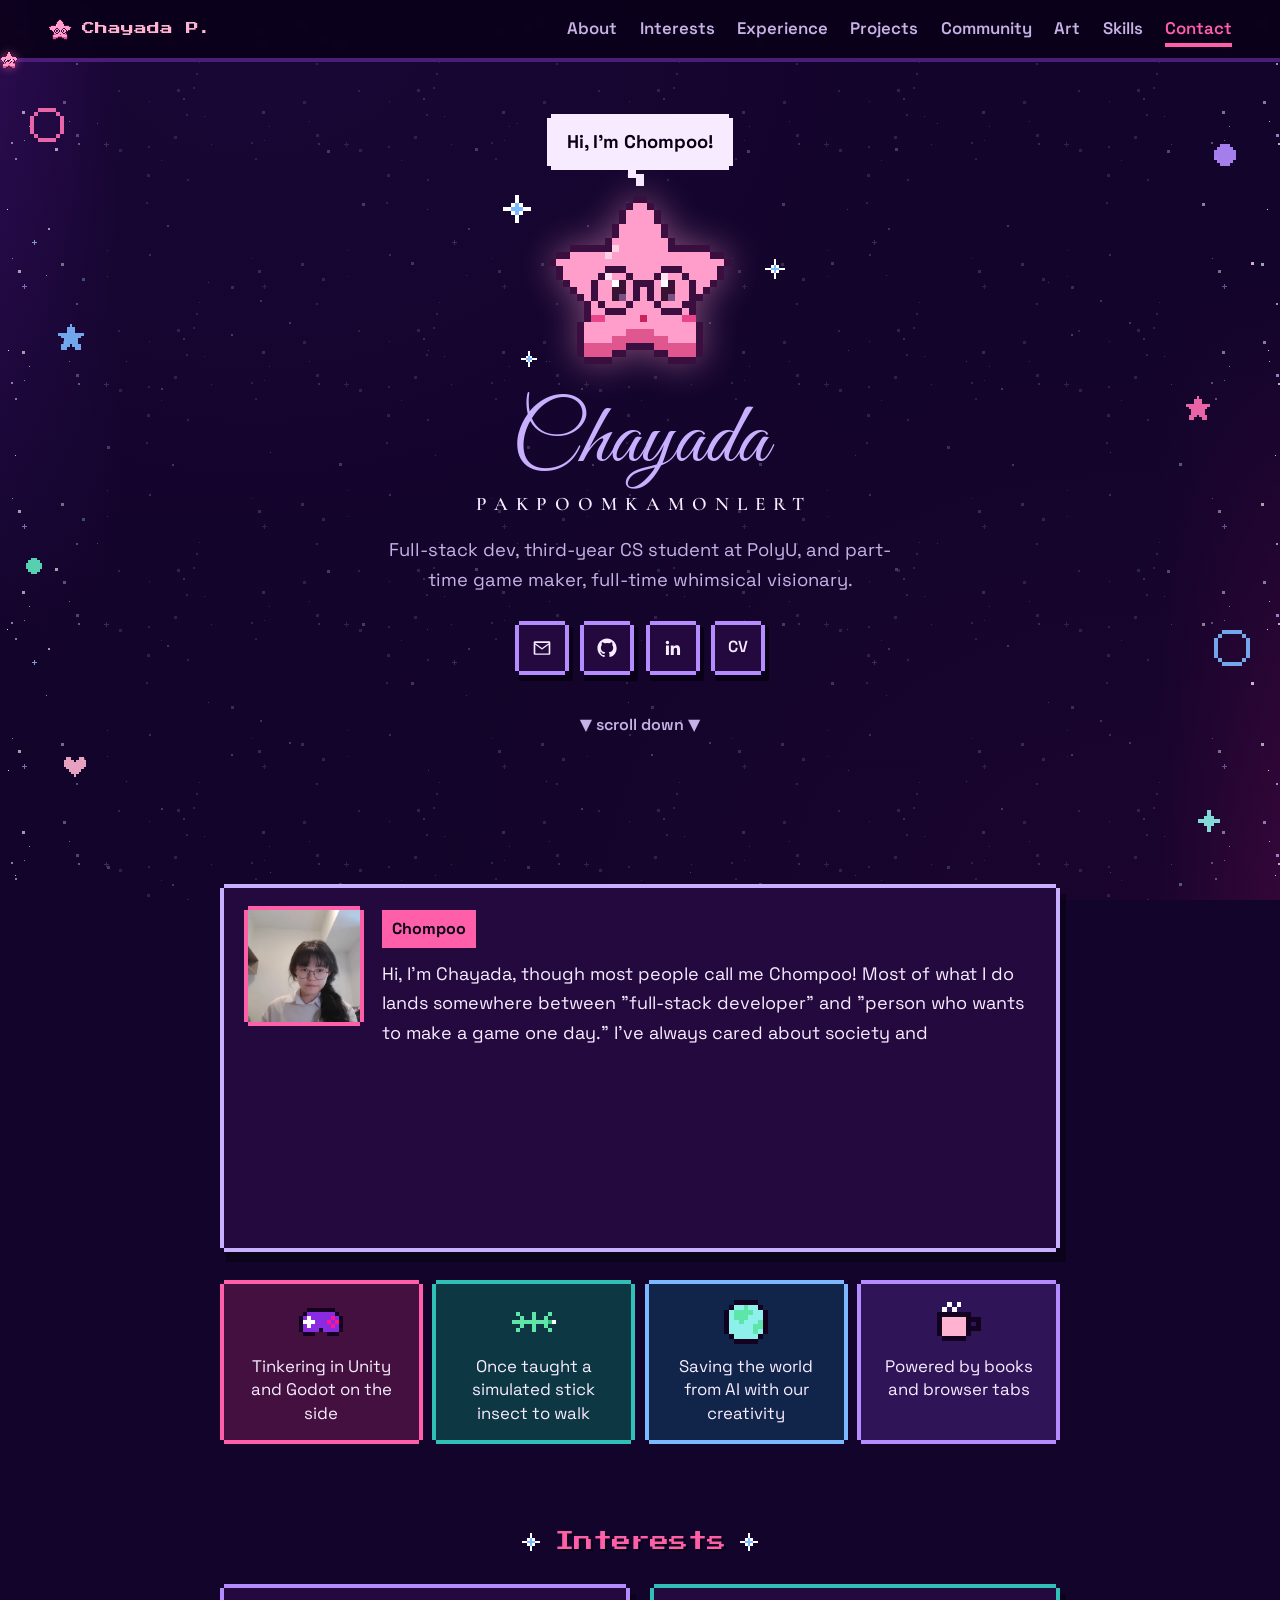
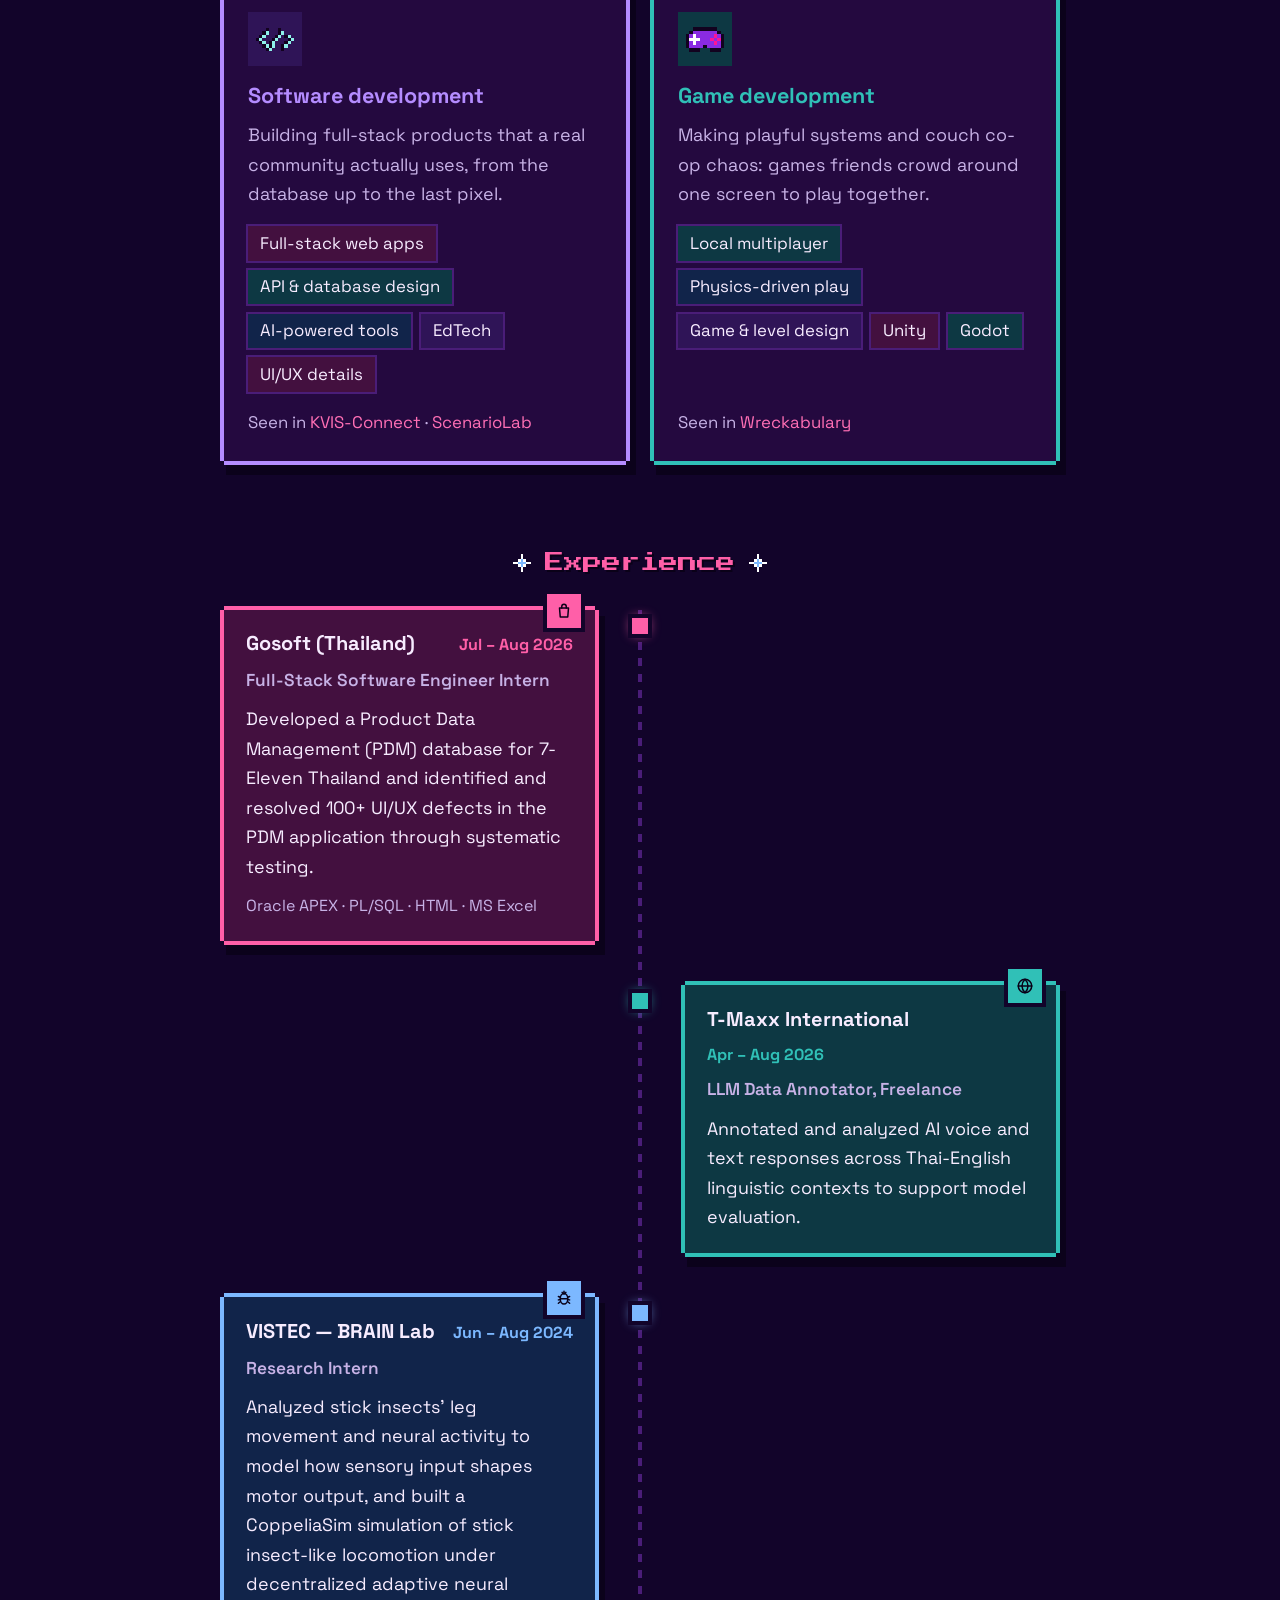
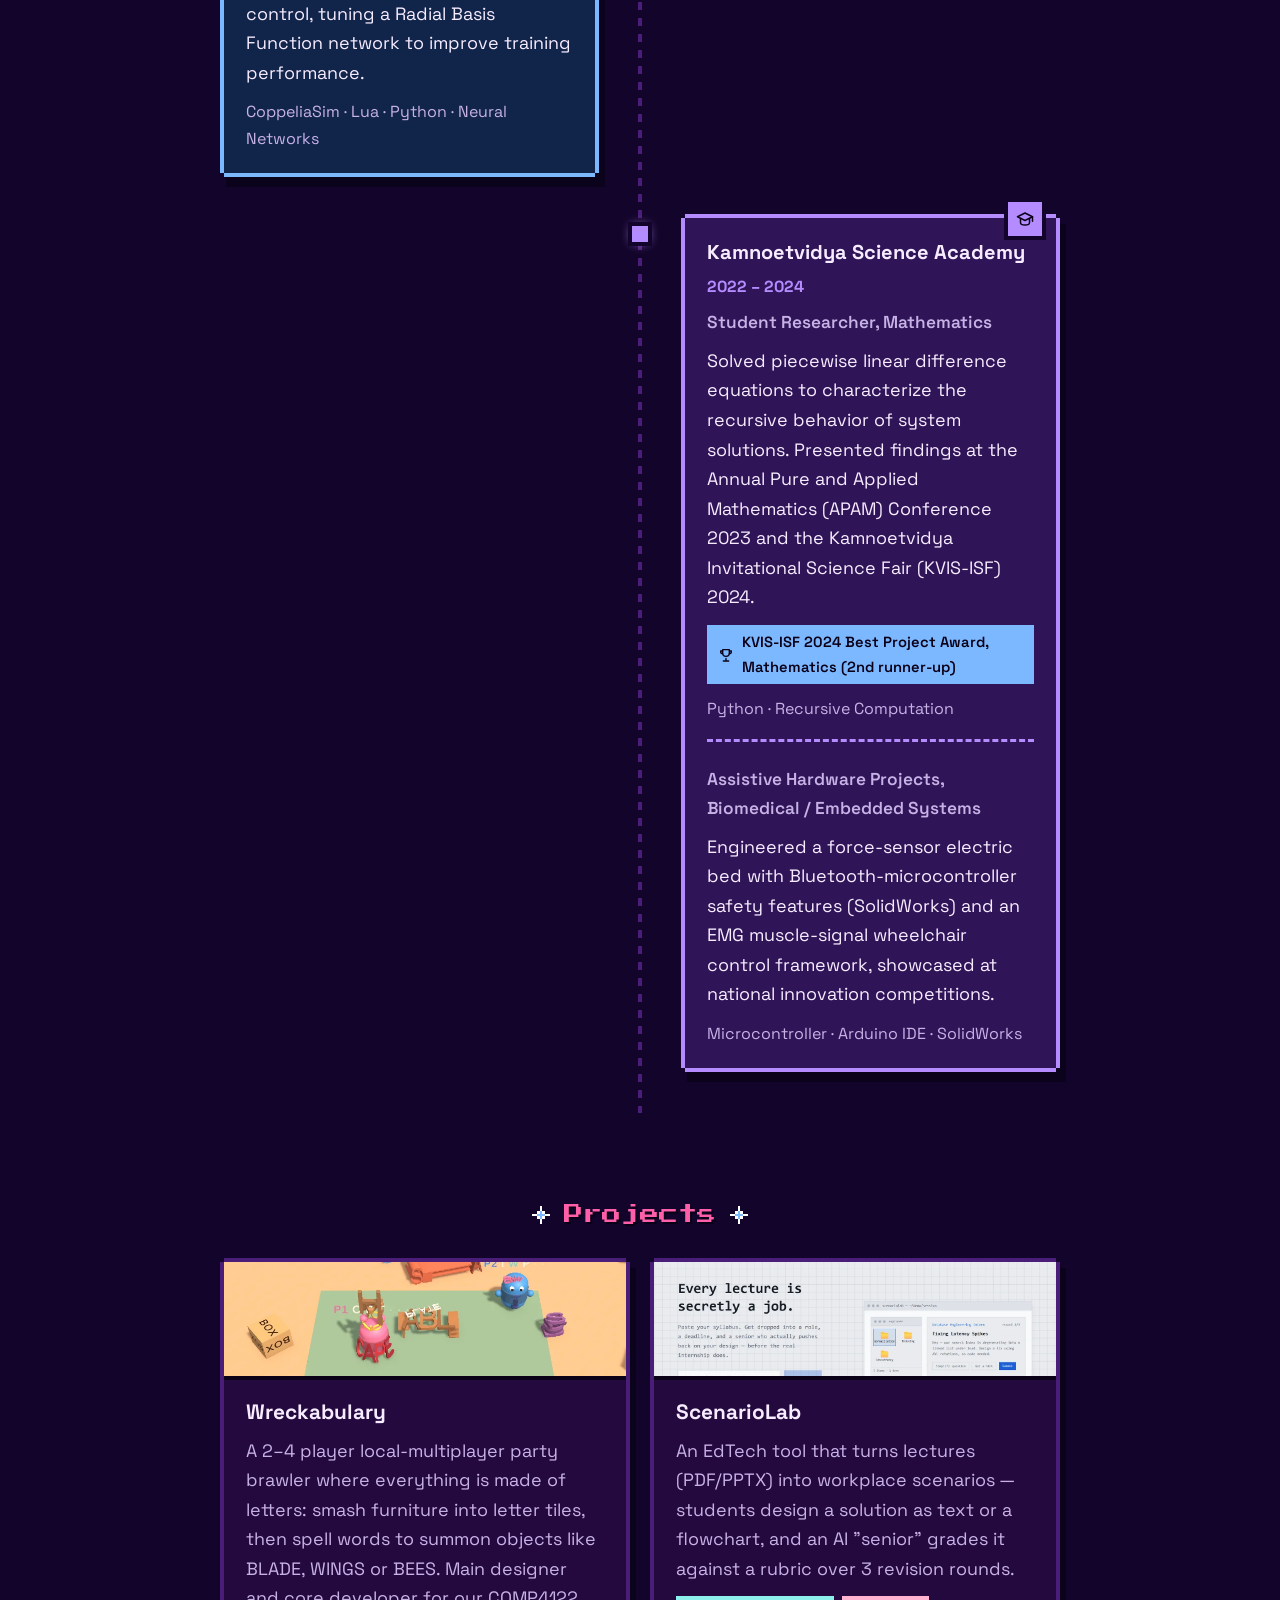
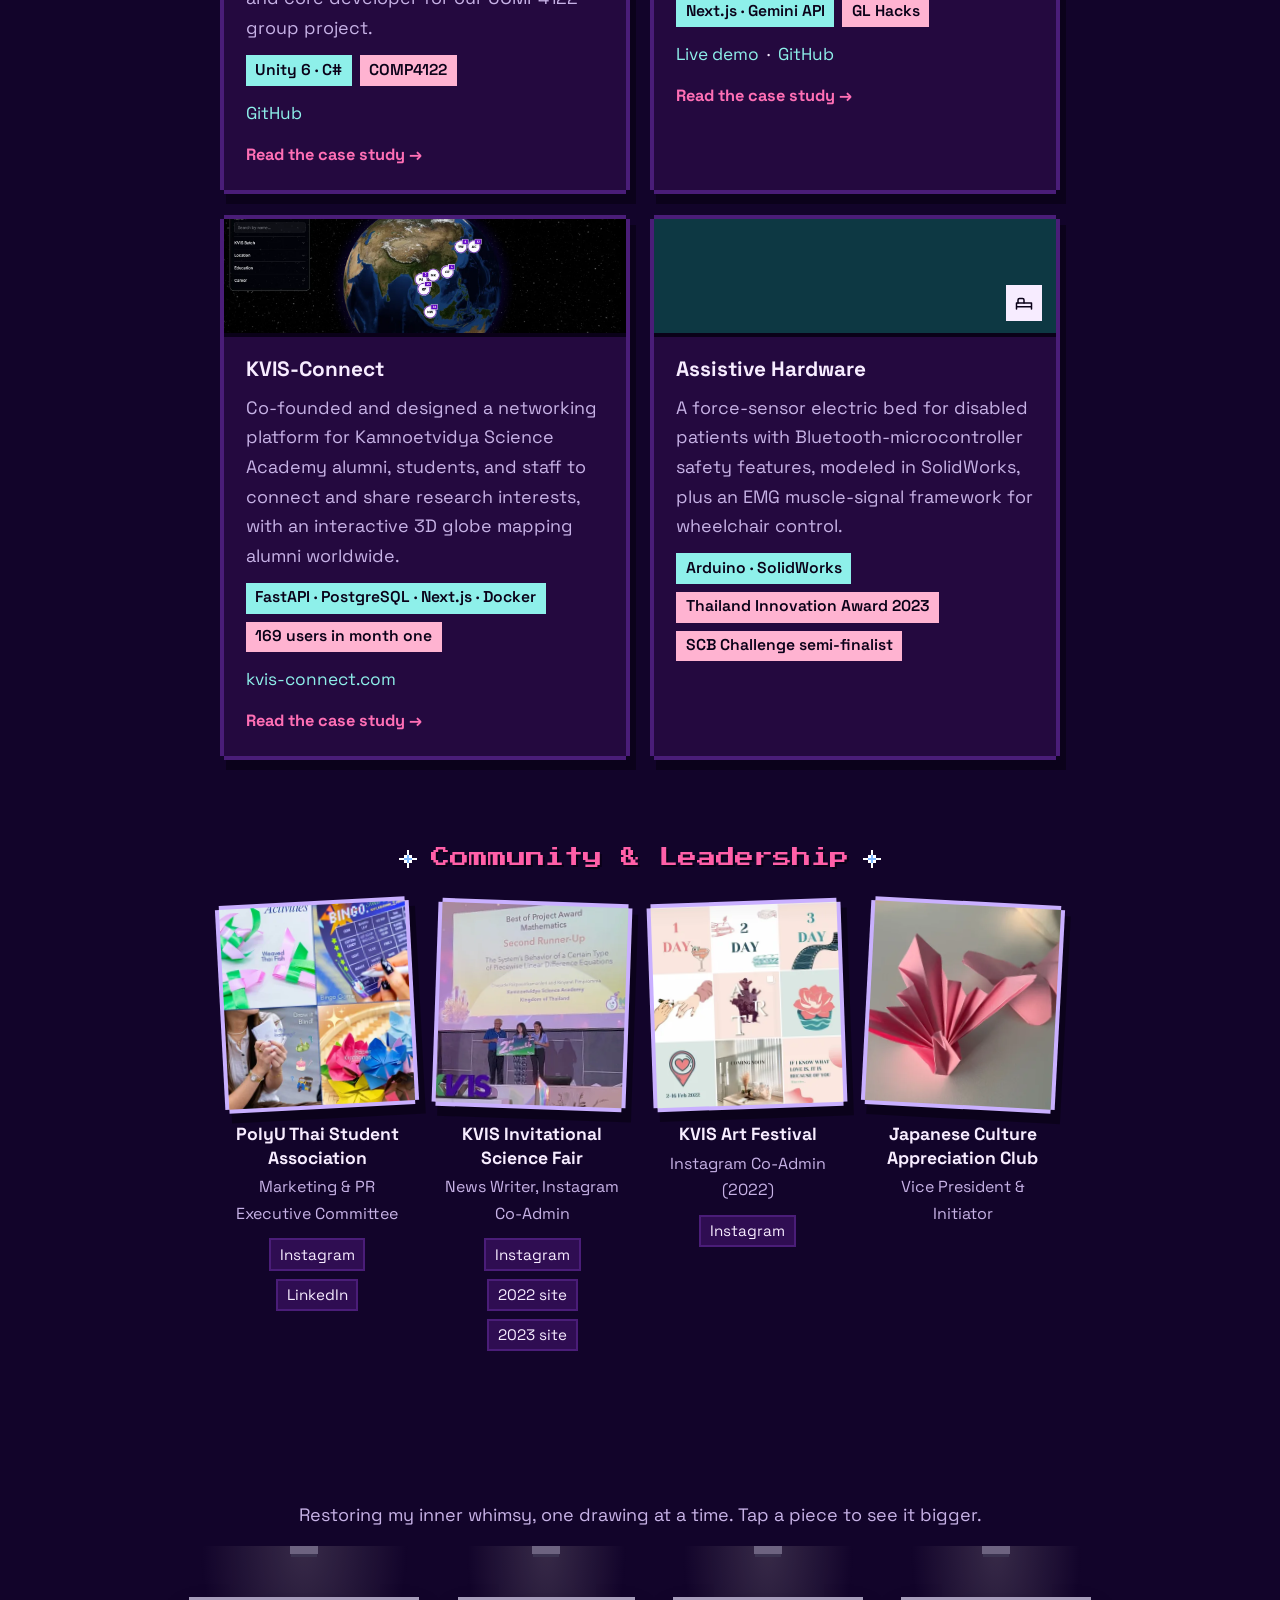
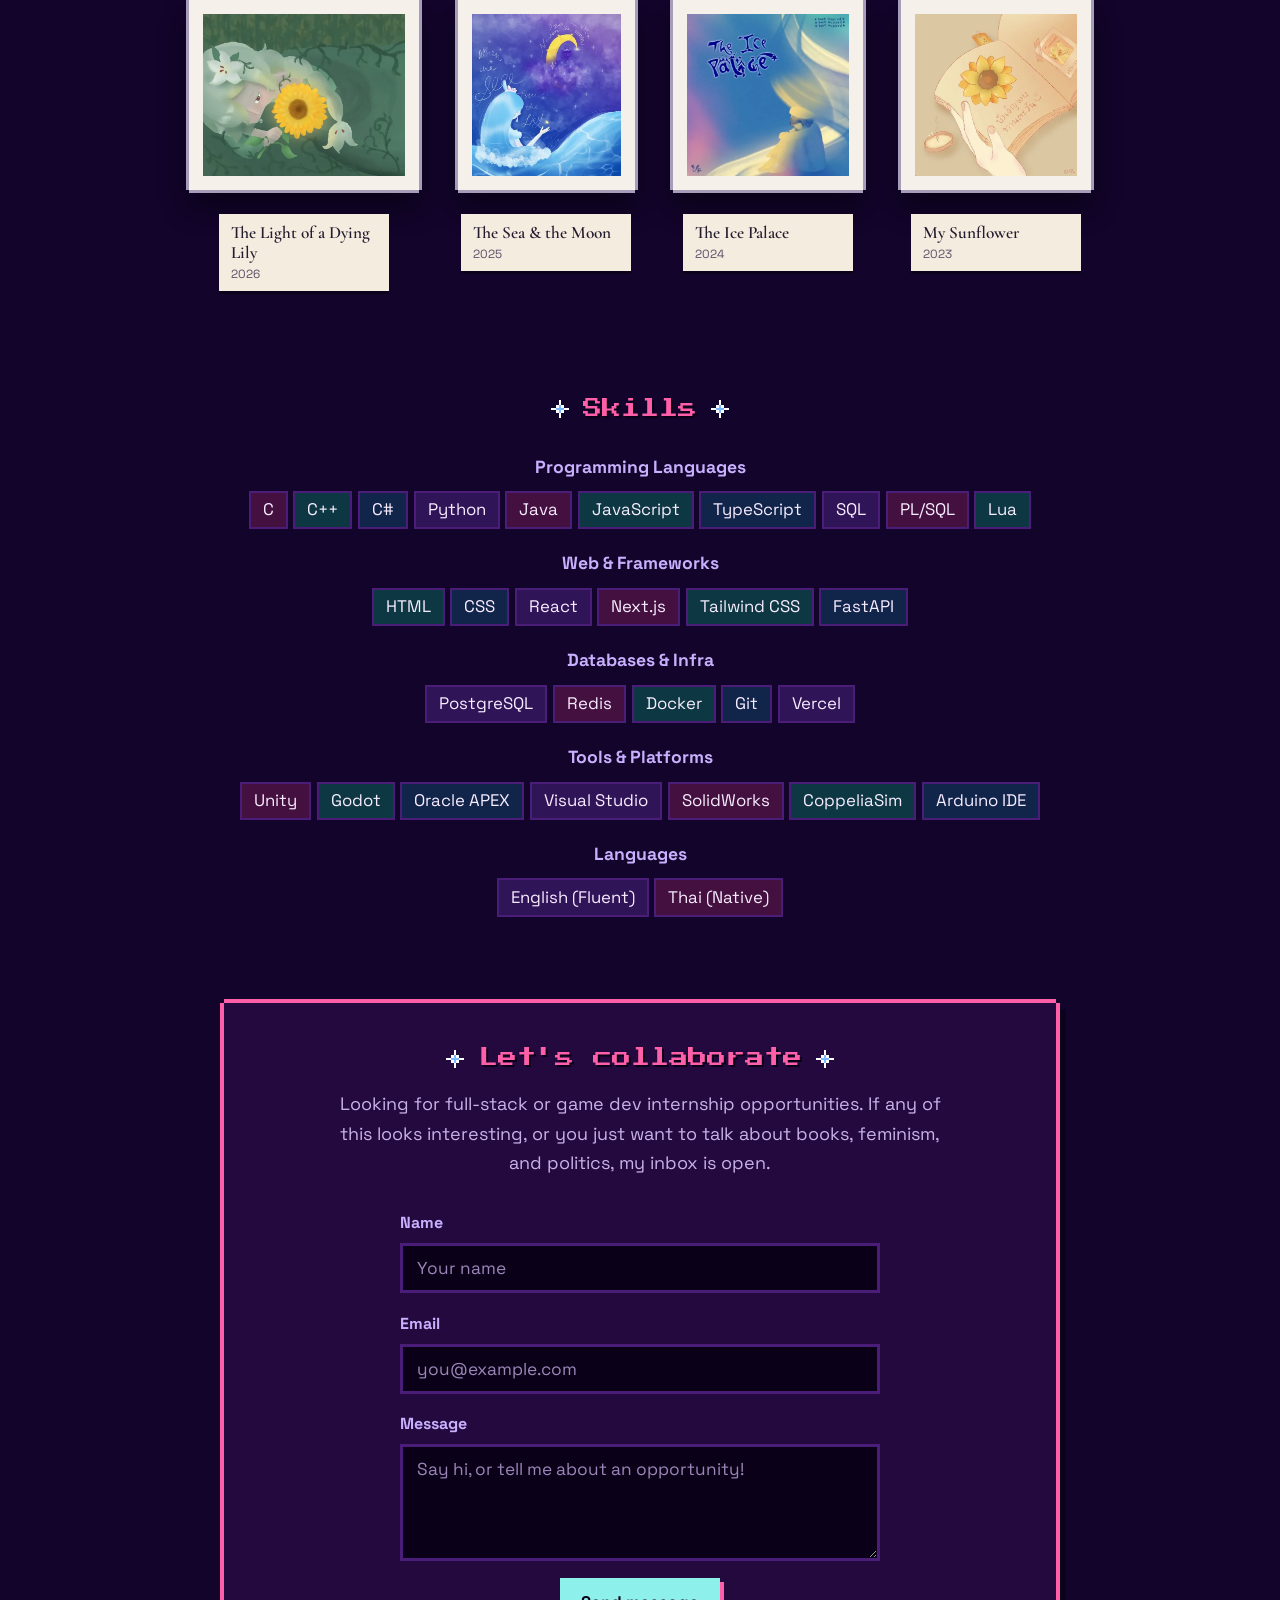
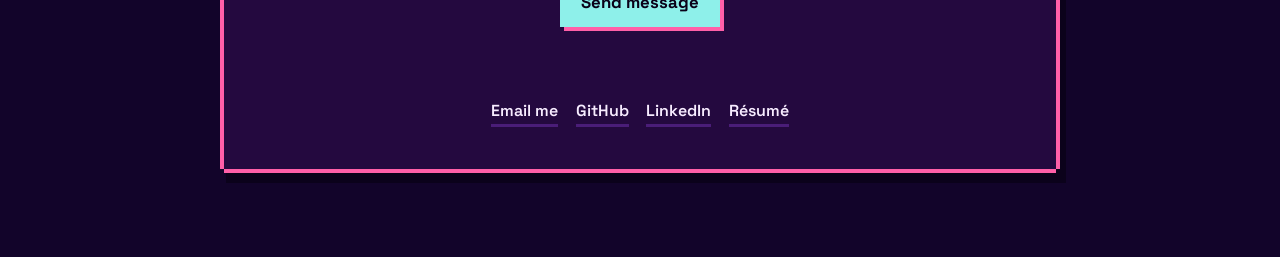
==== index.html @ d87c4a99 "Add an Art corner styled as a museum wall Four pieces hang in one row under spotlights, each with a " ====
<!DOCTYPE html>
<html lang="en">
<head>
<meta charset="UTF-8" />
<meta name="viewport" content="width=device-width, initial-scale=1.0" />
<title>Chayada Pakpoomkamonlert</title>
<meta name="description" content="Chayada Pakpoomkamonlert's portfolio. CS student, full-stack dev, occasional game maker." />
<meta property="og:type" content="website" />
<meta property="og:url" content="https://cchayadap.github.io/portfolio/" />
<meta property="og:title" content="Chayada Pakpoomkamonlert" />
<meta property="og:description" content="CS student at PolyU, full-stack dev, occasional game maker." />
<meta property="og:image" content="https://cchayadap.github.io/portfolio/assets/avatar.webp" />
<meta property="og:image:alt" content="Portrait of Chayada" />
<meta name="twitter:card" content="summary" />
<meta name="twitter:title" content="Chayada Pakpoomkamonlert" />
<meta name="twitter:description" content="CS student at PolyU, full-stack dev, occasional game maker." />
<meta name="twitter:image" content="https://cchayadap.github.io/portfolio/assets/avatar.webp" />
<meta name="theme-color" content="#12042a" />
<link rel="icon" href="assets/pixel/star.svg" type="image/svg+xml">
<link rel="preconnect" href="https://fonts.googleapis.com">
<link rel="preconnect" href="https://fonts.gstatic.com" crossorigin>
<link href="https://fonts.googleapis.com/css2?family=Press+Start+2P&family=Space+Grotesk:wght@400;500;600;700&family=Great+Vibes&family=Cormorant+Garamond:wght@600&display=swap" rel="stylesheet">
<link rel="stylesheet" href="style.css?v=20">
<script src="fx.js?v=2" defer></script>
</head>
<body>

<div class="space" aria-hidden="true">
  <div class="stars far"></div>
  <div class="stars near"></div>
  <span class="shooting"></span>
  <span class="shooting two"></span>
  <span class="deco ring"        style="--c: var(--pink-strong); --s: 34px; top: 12%; left: 30px;"></span>
  <span class="deco star b"      style="--c: var(--blue); --s: 26px; top: 36%; left: 58px;"></span>
  <span class="deco dot c"       style="--c: #5ee6c0; --s: 16px; top: 62%; left: 26px;"></span>
  <span class="deco heart"       style="--c: var(--rose); --s: 22px; top: 84%; left: 64px;"></span>
  <span class="deco dot b"       style="--c: #b48cff; --s: 22px; top: 16%; right: 44px;"></span>
  <span class="deco star"        style="--c: var(--pink-strong); --s: 24px; top: 44%; right: 70px;"></span>
  <span class="deco ring c"      style="--c: var(--blue); --s: 36px; top: 70%; right: 30px;"></span>
  <span class="deco spark b"     style="--c: var(--aqua); --s: 22px; top: 90%; right: 60px;"></span>
</div>

<div class="topnav">
  <div class="wrap">
    <a class="brand" href="#top"><img src="assets/pixel/star.svg" alt="" width="24" height="24">Chayada P.</a>
    <button class="nav-toggle" id="nav-toggle" aria-label="Toggle menu" aria-expanded="false" aria-controls="site-nav"></button>
    <nav id="site-nav">
      <a href="#about">About</a>
      <a href="#interests">Interests</a>
      <a href="#experience">Experience</a>
      <a href="#projects">Projects</a>
      <a href="#community">Community</a>
      <a href="#art">Art</a>
      <a href="#skills">Skills</a>
      <a href="#contact">Contact</a>
    </nav>
  </div>
  <div class="progress" aria-hidden="true"><span class="bar"></span><img class="rider" src="assets/pixel/star.svg" alt="" width="18" height="18"></div>
</div>

<header class="hero wrap" id="top">
  <div class="hero-stage">
    <p class="bubble">Hi, I'm Chompoo!</p>
    <button class="mascot-btn" type="button" aria-label="Poke the star">
    <div class="mascot-wrap">
      <img class="sparkle s1" src="assets/pixel/sparkle.svg" alt="" width="28" height="28">
      <img class="sparkle s2" src="assets/pixel/sparkle.svg" alt="" width="20" height="20">
      <img class="sparkle s3" src="assets/pixel/sparkle.svg" alt="" width="16" height="16">
      <img class="mascot" src="assets/pixel/star.svg" alt="Pixel-art star with big round glasses, Chompoo's mascot" width="182" height="182">
      <img class="mascot blink" src="assets/pixel/star-blink.svg" alt="" aria-hidden="true" width="182" height="182">
    </div>
    </button>
  </div>
  <h1><span class="first">Chayada</span> <span class="last">Pakpoomkamonlert</span></h1>
  <p class="tagline">Full-stack dev, third-year CS student at PolyU, and part-time game maker, full-time whimsical visionary.</p>
  <div class="social-row icon-row">
    <a href="mailto:cchayadapak@gmail.com" aria-label="Email">
      <svg viewBox="0 0 24 24"><path d="M2 5.5A1.5 1.5 0 0 1 3.5 4h17A1.5 1.5 0 0 1 22 5.5v13a1.5 1.5 0 0 1-1.5 1.5h-17A1.5 1.5 0 0 1 2 18.5v-13Zm2 .4v.3l8 5.7 8-5.7v-.3H4Zm16 2.3-7.4 5.3a1 1 0 0 1-1.2 0L4 8.2v10.3h16V8.2Z"/></svg>
    </a>
    <a href="https://github.com/cchayadap" target="_blank" rel="noopener" aria-label="GitHub">
      <svg viewBox="0 0 24 24"><path d="M12 .5C5.73.5.5 5.73.5 12c0 5.09 3.29 9.4 7.86 10.93.58.1.79-.25.79-.56 0-.28-.01-1.02-.02-2-3.2.7-3.88-1.54-3.88-1.54-.53-1.34-1.29-1.7-1.29-1.7-1.05-.72.08-.71.08-.71 1.16.08 1.77 1.19 1.77 1.19 1.03 1.77 2.71 1.26 3.37.96.1-.75.4-1.26.73-1.55-2.55-.29-5.23-1.28-5.23-5.68 0-1.25.45-2.28 1.19-3.08-.12-.29-.52-1.46.11-3.04 0 0 .97-.31 3.18 1.18a11.05 11.05 0 0 1 5.8 0c2.2-1.49 3.17-1.18 3.17-1.18.64 1.58.24 2.75.12 3.04.74.8 1.19 1.83 1.19 3.08 0 4.41-2.69 5.38-5.25 5.67.41.36.78 1.07.78 2.15 0 1.55-.01 2.8-.01 3.18 0 .31.2.67.8.56A10.52 10.52 0 0 0 23.5 12C23.5 5.73 18.27.5 12 .5Z"/></svg>
    </a>
    <a href="https://www.linkedin.com/in/chayada-pakpoomkamonlert-3079a4318/" target="_blank" rel="noopener" aria-label="LinkedIn">
      <svg viewBox="0 0 24 24"><path d="M20.45 20.45h-3.55v-5.57c0-1.33-.02-3.04-1.85-3.04-1.85 0-2.14 1.45-2.14 2.94v5.67H9.36V9h3.41v1.56h.05c.47-.9 1.63-1.85 3.36-1.85 3.6 0 4.27 2.37 4.27 5.45v6.29ZM5.34 7.43a2.06 2.06 0 1 1 0-4.12 2.06 2.06 0 0 1 0 4.12ZM7.12 20.45H3.56V9h3.56v11.45Z"/></svg>
    </a>
    <a class="resume-mini" href="Chayada_Pakpoomkamonlert_CV.pdf" target="_blank" rel="noopener" aria-label="Download résumé" title="Download résumé">CV</a>
  </div>
  <a class="scroll-hint" href="#about">▼ scroll down ▼</a>
</header>

<main>

  <section id="about" class="wrap about">
    <h2>About me</h2>
    <div class="dialogue">
      <img class="portrait" src="assets/avatar.webp" alt="Photo of Chayada" width="112" height="112" loading="lazy" decoding="async">
      <div>
        <span class="speaker">Chompoo</span>
        <p class="lede">
          Hi, I'm Chayada, though most people call me Chompoo! Most of what I do lands somewhere
          between "full-stack developer" and "person who wants to make a game one day." I've always
          cared about society and what people actually need, so during my studies I've contributed to
          projects in healthcare and student communities. In this era of AI beating mathematicians and
          artists at their own craft, I've come to believe what we need now is human hands and
          creativity! I want to work with people and keep improving my skills, so I can help bring the
          fun back to our tech industry, in the most effective way I can &lt;3
        </p>
      </div>
    </div>
    <ul class="fun-facts" aria-label="Fun facts">
      <li style="--tile: var(--pink-soft); --frame: var(--pink);"><img class="fact-icon" src="assets/pixel/icon-gamepad.svg" alt="" width="44" height="44">Tinkering in Unity and Godot on the side</li>
      <li style="--tile: var(--mint-soft); --frame: var(--mint);"><img class="fact-icon" src="assets/pixel/icon-bug.svg" alt="" width="44" height="44">Once taught a simulated stick insect to walk</li>
      <li style="--tile: var(--blue-soft); --frame: var(--blue);"><img class="fact-icon" src="assets/pixel/icon-globe.svg" alt="" width="44" height="44">Saving the world from AI with our creativity</li>
      <li style="--tile: var(--lavender-soft); --frame: var(--lavender);"><img class="fact-icon" src="assets/pixel/icon-mug.svg" alt="" width="44" height="44">Powered by books and browser tabs</li>
    </ul>
  </section>

  <section id="interests" class="wrap">
    <h2>Interests</h2>
    <div class="interest-grid">

      <article class="interest-card" style="--card-color: var(--lavender); --card-color-soft: var(--lavender-soft);">
        <div class="interest-badge"><img src="assets/pixel/icon-code.svg" alt="" width="38" height="22"></div>
        <h3>Software development</h3>
        <p>Building full-stack products that a real community actually uses, from the database up to the last pixel.</p>
        <div class="tags">
          <span class="tag" style="--tag-color: var(--pink-soft);">Full-stack web apps</span>
          <span class="tag" style="--tag-color: var(--mint-soft);">API &amp; database design</span>
          <span class="tag" style="--tag-color: var(--blue-soft);">AI-powered tools</span>
          <span class="tag" style="--tag-color: var(--lavender-soft);">EdTech</span>
          <span class="tag" style="--tag-color: var(--pink-soft);">UI/UX details</span>
        </div>
        <p class="seen-in">Seen in <a href="projects/kvis-connect/">KVIS-Connect</a> · <a href="projects/scenariolab/">ScenarioLab</a></p>
      </article>

      <article class="interest-card" style="--card-color: var(--mint); --card-color-soft: var(--mint-soft);">
        <div class="interest-badge"><img src="assets/pixel/icon-gamepad.svg" alt="" width="38" height="24"></div>
        <h3>Game development</h3>
        <p>Making playful systems and couch co-op chaos: games friends crowd around one screen to play together.</p>
        <div class="tags">
          <span class="tag" style="--tag-color: var(--mint-soft);">Local multiplayer</span>
          <span class="tag" style="--tag-color: var(--blue-soft);">Physics-driven play</span>
          <span class="tag" style="--tag-color: var(--lavender-soft);">Game &amp; level design</span>
          <span class="tag" style="--tag-color: var(--pink-soft);">Unity</span>
          <span class="tag" style="--tag-color: var(--mint-soft);">Godot</span>
        </div>
        <p class="seen-in">Seen in <a href="projects/wreckabulary/">Wreckabulary</a></p>
      </article>

    </div>
  </section>

  <section id="experience" class="wrap">
    <h2>Experience</h2>
    <div class="timeline">

      <div class="t-entry" style="--card-color: var(--pink); --card-color-soft: var(--pink-soft);">
        <div class="dot"></div>
        <div class="t-card">
          <div class="t-icon">
            <svg viewBox="0 0 24 24" fill="none" stroke="#fff" stroke-width="2" stroke-linecap="round" stroke-linejoin="round" aria-hidden="true">
              <path d="M6 8h12l-1 12H7L6 8Z"/>
              <path d="M9 8V6a3 3 0 0 1 6 0v2"/>
            </svg>
          </div>
          <div class="top">
            <h3>Gosoft (Thailand)</h3>
            <span class="dates">Jul – Aug 2026</span>
          </div>
          <div class="role">Full-Stack Software Engineer Intern</div>
          <p>Developed a Product Data Management (PDM) database for 7-Eleven Thailand and identified and resolved 100+ UI/UX defects in the PDM application through systematic testing.</p>
          <div class="tools">Oracle APEX · PL/SQL · HTML · MS Excel</div>
        </div>
      </div>

      <div class="t-entry" style="--card-color: var(--mint); --card-color-soft: var(--mint-soft);">
        <div class="dot"></div>
        <div class="t-card">
          <div class="t-icon">
            <svg viewBox="0 0 24 24" fill="none" stroke="#fff" stroke-width="2" stroke-linecap="round" stroke-linejoin="round" aria-hidden="true">
              <circle cx="12" cy="12" r="9"/>
              <path d="M3 12h18"/>
              <path d="M12 3c2.5 2.5 4 5.5 4 9s-1.5 6.5-4 9c-2.5-2.5-4-5.5-4-9s1.5-6.5 4-9Z"/>
            </svg>
          </div>
          <div class="top">
            <h3>T-Maxx International</h3>
            <span class="dates">Apr – Aug 2026</span>
          </div>
          <div class="role">LLM Data Annotator, Freelance</div>
          <p>Annotated and analyzed AI voice and text responses across Thai-English linguistic contexts to support model evaluation.</p>
        </div>
      </div>

      <div class="t-entry" style="--card-color: var(--blue); --card-color-soft: var(--blue-soft);">
        <div class="dot"></div>
        <div class="t-card">
          <div class="t-icon">
            <svg viewBox="0 0 24 24" fill="none" stroke="#fff" stroke-width="2" stroke-linecap="round" stroke-linejoin="round" aria-hidden="true">
              <ellipse cx="12" cy="13" rx="5" ry="7"/>
              <path d="M12 6V3M9.5 4.5 11 6.5M14.5 4.5 13 6.5"/>
              <path d="M4.5 10 7 11M4.5 14.5 7 14M4.5 19 7 17M19.5 10 17 11M19.5 14.5 17 14M19.5 19 17 17"/>
              <path d="M7.5 13h9"/>
            </svg>
          </div>
          <div class="top">
            <h3>VISTEC — BRAIN Lab</h3>
            <span class="dates">Jun – Aug 2024</span>
          </div>
          <div class="role">Research Intern</div>
          <p>Analyzed stick insects' leg movement and neural activity to model how sensory input shapes motor output, and built a CoppeliaSim simulation of stick insect-like locomotion under decentralized adaptive neural control, tuning a Radial Basis Function network to improve training performance.</p>
          <div class="tools">CoppeliaSim · Lua · Python · Neural Networks</div>
        </div>
      </div>

      <div class="t-entry" style="--card-color: var(--lavender); --card-color-soft: var(--lavender-soft);">
        <div class="dot"></div>
        <div class="t-card">
          <div class="t-icon">
            <svg viewBox="0 0 24 24" fill="none" stroke="#fff" stroke-width="2" stroke-linecap="round" stroke-linejoin="round" aria-hidden="true">
              <path d="M12 4 2 9l10 5 10-5-10-5Z"/>
              <path d="M6 11.5V17c0 1.5 2.5 3 6 3s6-1.5 6-3v-5.5"/>
              <path d="M22 9v6"/>
            </svg>
          </div>
          <div class="top">
            <h3>Kamnoetvidya Science Academy</h3>
            <span class="dates">2022 – 2024</span>
          </div>

          <div class="sub-role">
            <div class="role">Student Researcher, Mathematics</div>
            <p>Solved piecewise linear difference equations to characterize the recursive behavior of system solutions. Presented findings at the Annual Pure and Applied Mathematics (APAM) Conference 2023 and the Kamnoetvidya Invitational Science Fair (KVIS-ISF) 2024.</p>
            <div class="award">
              <svg viewBox="0 0 24 24" fill="none" stroke="currentColor" stroke-width="2" stroke-linecap="round" stroke-linejoin="round" aria-hidden="true">
                <path d="M8 21h8M12 17v4"/>
                <path d="M7 4h10v5a5 5 0 0 1-10 0V4Z"/>
                <path d="M7 6H4v1a3 3 0 0 0 3 3M17 6h3v1a3 3 0 0 1-3 3"/>
              </svg>
              KVIS-ISF 2024 Best Project Award, Mathematics (2nd runner-up)
            </div>
            <div class="tools">Python · Recursive Computation</div>
          </div>

          <div class="sub-role">
            <div class="role">Assistive Hardware Projects, Biomedical / Embedded Systems</div>
            <p>Engineered a force-sensor electric bed with Bluetooth-microcontroller safety features (SolidWorks) and an EMG muscle-signal wheelchair control framework, showcased at national innovation competitions.</p>
            <div class="tools">Microcontroller · Arduino IDE · SolidWorks</div>
          </div>
        </div>
      </div>

    </div>
  </section>

  <section id="projects" class="wrap">
    <h2>Projects</h2>
    <div class="project-grid">

      <div class="project-card is-clickable">
        <div class="project-top cover" style="--card-color-soft: var(--blue-soft);"><img src="assets/projects/wreckabulary-screenshot.webp" alt="Wreckabulary gameplay: two players on a rug surrounded by furniture built from letters, spelling words to summon objects" width="389" height="305" loading="lazy" decoding="async"></div>
        <div class="body">
          <h3><a class="card-link" href="projects/wreckabulary/">Wreckabulary<span class="sr-only"> case study</span></a></h3>
          <p>A 2–4 player local-multiplayer party brawler where everything is made of letters: smash furniture into letter tiles, then spell words to summon objects like BLADE, WINGS or BEES. Main designer and core developer for our COMP4122 group project.</p>
          <div class="pills">
            <span class="stat tech">Unity 6 · C#</span>
            <span class="stat">COMP4122</span>
          </div>
          <div class="link"><a href="https://github.com/cchayadap/wreckabulary" target="_blank" rel="noopener">GitHub</a></div>
          <span class="case-cue" aria-hidden="true">Read the case study <span class="arrow">→</span></span>
        </div>
      </div>

      <div class="project-card is-clickable">
        <div class="project-top cover"><img src="assets/projects/scenariolab-landing.webp" alt="ScenarioLab landing page: “Every lecture is secretly a job.” with a preview of the workspace" width="640" height="303" style="object-position: center 62%;" loading="lazy" decoding="async"></div>
        <div class="body">
          <h3><a class="card-link" href="projects/scenariolab/">ScenarioLab<span class="sr-only"> case study</span></a></h3>
          <p>An EdTech tool that turns lectures (PDF/PPTX) into workplace scenarios — students design a solution as text or a flowchart, and an AI "senior" grades it against a rubric over 3 revision rounds.</p>
          <div class="pills">
            <span class="stat tech">Next.js · Gemini API</span>
            <span class="stat">GL Hacks</span>
          </div>
          <div class="link">
            <a href="https://scenariolab-nu.vercel.app/" target="_blank" rel="noopener">Live demo</a>
            &nbsp;·&nbsp;
            <a href="https://github.com/cchayadap/ScenarioLab" target="_blank" rel="noopener">GitHub</a>
          </div>
          <span class="case-cue" aria-hidden="true">Read the case study <span class="arrow">→</span></span>
        </div>
      </div>

      <div class="project-card is-clickable">
        <div class="project-top cover"><img src="assets/projects/kvis-connect-globe.webp" alt="KVIS-Connect’s 3D globe with clustered alumni pins" width="640" height="335" style="object-position: center 48%;" loading="lazy" decoding="async"></div>
        <div class="body">
          <h3><a class="card-link" href="projects/kvis-connect/">KVIS-Connect<span class="sr-only"> case study</span></a></h3>
          <p>Co-founded and designed a networking platform for Kamnoetvidya Science Academy alumni, students, and staff to connect and share research interests, with an interactive 3D globe mapping alumni worldwide.</p>
          <div class="pills">
            <span class="stat tech">FastAPI · PostgreSQL · Next.js · Docker</span>
            <span class="stat">169 users in month one</span>
          </div>
          <div class="link"><a href="https://kvis-connect.com/" target="_blank" rel="noopener">kvis-connect.com</a></div>
          <span class="case-cue" aria-hidden="true">Read the case study <span class="arrow">→</span></span>
        </div>
      </div>

      <div class="project-card">
        <div class="project-top" style="--card-color-soft: var(--mint-soft);">
          <div class="p-icon">
            <svg viewBox="0 0 24 24" fill="none" stroke="var(--ink)" stroke-width="2" stroke-linecap="round" stroke-linejoin="round" aria-hidden="true">
              <path d="M2 17v3M22 17v3M2 12h20v5H2z"/>
              <path d="M4 12V8a2 2 0 0 1 2-2h4a2 2 0 0 1 2 2v4"/>
            </svg>
          </div>
        </div>
        <div class="body">
          <h3>Assistive Hardware</h3>
          <p>A force-sensor electric bed for disabled patients with Bluetooth-microcontroller safety features, modeled in SolidWorks, plus an EMG muscle-signal framework for wheelchair control.</p>
          <div class="pills">
            <span class="stat tech">Arduino · SolidWorks</span>
            <span class="stat">Thailand Innovation Award 2023</span>
            <span class="stat">SCB Challenge semi-finalist</span>
          </div>
        </div>
      </div>

    </div>
  </section>

  <section id="community" class="wrap">
    <h2>Community &amp; Leadership</h2>
    <div class="community-grid">
      
      <div class="ig-card">
        <img class="ig-photo" style="--tilt: -3deg;" src="assets/orgs/thsa.webp" alt="PolyU Thai Student Association booth activities" width="200" height="200" loading="lazy" decoding="async">
        <span class="org-name">PolyU Thai Student Association</span>
        <span class="org-role">Marketing &amp; PR Executive Committee</span>
        <div class="card-links">
          <a href="https://www.instagram.com/polyusao_thsa" target="_blank" rel="noopener">Instagram</a>
          <a href="https://www.linkedin.com/company/polyu-sao-thsa/" target="_blank" rel="noopener">LinkedIn</a>
        </div>
      </div>

      <div class="ig-card">
        <img class="ig-photo" style="--tilt: 2deg;" src="assets/orgs/isf.webp" alt="Chayada receiving the KVIS-ISF Best of Project Award, Mathematics, Second Runner-Up" width="200" height="200" loading="lazy" decoding="async">
        <span class="org-name">KVIS Invitational Science Fair</span>
        <span class="org-role">News Writer, Instagram Co-Admin</span>
        <div class="card-links">
          <a href="https://www.instagram.com/kvis.isf/" target="_blank" rel="noopener">Instagram</a>
          <a href="https://app.kvis.ac.th/isf2022/" target="_blank" rel="noopener">2022 site</a>
          <a href="https://app.kvis.ac.th/isf2023/" target="_blank" rel="noopener">2023 site</a>
        </div>
      </div>

      <div class="ig-card">
        <img class="ig-photo" style="--tilt: -2deg;" src="assets/orgs/art-festival.webp" alt="KVIS Art Festival Instagram grid" width="200" height="200" loading="lazy" decoding="async">
        <span class="org-name">KVIS Art Festival</span>
        <span class="org-role">Instagram Co-Admin (2022)</span>
        <div class="card-links">
          <a href="https://www.instagram.com/kvis.artgallery" target="_blank" rel="noopener">Instagram</a>
        </div>
      </div>

      <div class="ig-card">
        <img class="ig-photo" style="--tilt: 3deg;" src="assets/orgs/jcac.webp" alt="Origami made for a Japanese Culture Appreciation Club event" width="200" height="200" loading="lazy" decoding="async">
        <span class="org-name">Japanese Culture Appreciation Club</span>
        <span class="org-role">Vice President &amp; Initiator</span>
      </div>

    </div>
  </section>

  <section id="art" class="wrap">
    <h2>Art corner</h2>
    <p class="lede art-intro">Restoring my inner whimsy, one drawing at a time. Tap a piece to see it bigger.</p>
    <div class="art-wall">
      <figure class="art-piece">
        <button class="art-thumb" type="button" data-full="assets/art/lily-sunflower.webp" data-note="Cookie Run: Kingdom fan art" data-w="1350" data-h="1080" data-year="2026" data-quote="">
          <img src="assets/art/lily-sunflower-thumb.webp" alt="A girl with soft green-white hair and white lilies curls up among dark green vines, holding a glowing sunflower" width="720" height="576" loading="lazy" decoding="async">
        </button>
        <figcaption class="art-label">
          <span class="art-title">The Light of a Dying Lily</span>
          <span class="art-meta">2026</span>
        </figcaption>
      </figure>
      <figure class="art-piece">
        <button class="art-thumb" type="button" data-full="assets/art/sea-touches-sky.webp" data-note="Cookie Run: Kingdom fan art" data-w="1216" data-h="1323" data-year="2025" data-quote="" data-poem="The sea fairy raised the tide so high,&#10;reaching for what her heart desires.&#10;Flooded the city, cursed the mankind,&#10;drowned the hills, aimed for the sky&#10;Thousands of stars were out of her sight,&#10;since her moon has always been shining bright.&#10;Her tears reflected the moonlight, golden,&#10;right before the whole wild sea got frozen.&#10;&#10;Finally, at her heart’s last beating,&#10;she wished she could be forever dreaming.&#10;In dreams, the only place for her favorite tune,&#10;the only place to reach her moon">
          <img src="assets/art/sea-touches-sky-thumb.webp" alt="A girl with long, pale blue hair sits in glowing waves, reaching up toward a crescent moon in a violet, starry sky, with the handwritten words “When the sea touches the sky, but never the moon”" width="560" height="609" loading="lazy" decoding="async">
        </button>
        <figcaption class="art-label">
          <span class="art-title">The Sea &amp; the Moon</span>
          <span class="art-meta">2025</span>
        </figcaption>
      </figure>
      <figure class="art-piece">
        <button class="art-thumb" type="button" data-full="assets/art/ice-palace.webp" data-w="1280" data-h="1280" data-year="2024" data-note="Inspired by F. Scott Fitzgerald’s short story, from &lt;em&gt;Babylon Revisited and Other Stories&lt;/em&gt;" data-quote="The dream of the ice palace was a beautiful illusion, but an illusion nonetheless.">
          <img src="assets/art/ice-palace-thumb.webp" alt="Hand-lettered title “The Ice Palace” above a dreamy blue scene where a figure in a beret sits hugging her knees among flowing light" width="560" height="560" loading="lazy" decoding="async">
        </button>
        <figcaption class="art-label">
          <span class="art-title">The Ice Palace</span>
          <span class="art-meta">2024</span>
        </figcaption>
      </figure>
      <figure class="art-piece">
        <button class="art-thumb" type="button" data-full="assets/art/my-sunflower.webp" data-w="1278" data-h="1281" data-year="2023" data-quote="">
          <img src="assets/art/my-sunflower-thumb.webp" alt="A hand holding open a sketchbook with a glossy sunflower, handwritten Thai text and a taped photo labelled “My Sunflower”, next to a small candle" width="560" height="561" loading="lazy" decoding="async">
        </button>
        <figcaption class="art-label">
          <span class="art-title">My Sunflower</span>
          <span class="art-meta">2023</span>
        </figcaption>
      </figure>
    </div>
    <dialog class="art-viewer" id="art-viewer" aria-label="Artwork viewer">
      <button class="art-close" type="button" aria-label="Close">✕</button>
      <button class="art-prev" type="button" aria-label="Previous artwork">◀</button>
      <figure>
        <img class="art-full" src="" alt="">
        <figcaption><span class="art-title"></span><span class="art-year-line"></span><span class="art-note"></span><q class="art-quote"></q><p class="art-poem"></p></figcaption>
      </figure>
      <button class="art-next" type="button" aria-label="Next artwork">▶</button>
    </dialog>
  </section>

  <section id="skills" class="wrap">
    <h2>Skills</h2>

    <div class="skill-group">
      <h4>Programming Languages</h4>
      <div class="tags">
        <span class="tag" style="--tag-color: var(--pink-soft);">C</span>
        <span class="tag" style="--tag-color: var(--mint-soft);">C++</span>
        <span class="tag" style="--tag-color: var(--blue-soft);">C#</span>
        <span class="tag" style="--tag-color: var(--lavender-soft);">Python</span>
        <span class="tag" style="--tag-color: var(--pink-soft);">Java</span>
        <span class="tag" style="--tag-color: var(--mint-soft);">JavaScript</span>
        <span class="tag" style="--tag-color: var(--blue-soft);">TypeScript</span>
        <span class="tag" style="--tag-color: var(--lavender-soft);">SQL</span>
        <span class="tag" style="--tag-color: var(--pink-soft);">PL/SQL</span>
        <span class="tag" style="--tag-color: var(--mint-soft);">Lua</span>
      </div>
    </div>

    <div class="skill-group">
      <h4>Web &amp; Frameworks</h4>
      <div class="tags">
        <span class="tag" style="--tag-color: var(--mint-soft);">HTML</span>
        <span class="tag" style="--tag-color: var(--blue-soft);">CSS</span>
        <span class="tag" style="--tag-color: var(--lavender-soft);">React</span>
        <span class="tag" style="--tag-color: var(--pink-soft);">Next.js</span>
        <span class="tag" style="--tag-color: var(--mint-soft);">Tailwind CSS</span>
        <span class="tag" style="--tag-color: var(--blue-soft);">FastAPI</span>
      </div>
    </div>

    <div class="skill-group">
      <h4>Databases &amp; Infra</h4>
      <div class="tags">
        <span class="tag" style="--tag-color: var(--lavender-soft);">PostgreSQL</span>
        <span class="tag" style="--tag-color: var(--pink-soft);">Redis</span>
        <span class="tag" style="--tag-color: var(--mint-soft);">Docker</span>
        <span class="tag" style="--tag-color: var(--blue-soft);">Git</span>
        <span class="tag" style="--tag-color: var(--lavender-soft);">Vercel</span>
      </div>
    </div>

    <div class="skill-group">
      <h4>Tools &amp; Platforms</h4>
      <div class="tags">
        <span class="tag" style="--tag-color: var(--pink-soft);">Unity</span>
        <span class="tag" style="--tag-color: var(--mint-soft);">Godot</span>
        <span class="tag" style="--tag-color: var(--blue-soft);">Oracle APEX</span>
        <span class="tag" style="--tag-color: var(--lavender-soft);">Visual Studio</span>
        <span class="tag" style="--tag-color: var(--pink-soft);">SolidWorks</span>
        <span class="tag" style="--tag-color: var(--mint-soft);">CoppeliaSim</span>
        <span class="tag" style="--tag-color: var(--blue-soft);">Arduino IDE</span>
      </div>
    </div>

    <div class="skill-group">
      <h4>Languages</h4>
      <div class="tags">
        <span class="tag" style="--tag-color: var(--lavender-soft);">English (Fluent)</span>
        <span class="tag" style="--tag-color: var(--pink-soft);">Thai (Native)</span>
      </div>
    </div>
  </section>

  <section id="contact" class="wrap">
    <div class="collab">
      <h2>Let's collaborate</h2>
      <p>Looking for full-stack or game dev internship opportunities. If any of this looks interesting, or you just want to talk about books, feminism, and politics, my inbox is open.</p>

      <form class="contact-form" id="contact-form" action="https://formspree.io/f/mzebnokb" method="POST">
        <div class="form-row">
          <label for="cf-name">Name</label>
          <input type="text" id="cf-name" name="name" placeholder="Your name" required>
        </div>
        <div class="form-row">
          <label for="cf-email">Email</label>
          <input type="email" id="cf-email" name="_replyto" placeholder="you@example.com" required>
        </div>
        <div class="form-row">
          <label for="cf-message">Message</label>
          <textarea id="cf-message" name="message" rows="4" placeholder="Say hi, or tell me about an opportunity!" required></textarea>
        </div>
        <input type="text" name="_gotcha" style="display:none" tabindex="-1" autocomplete="off">
        <div class="form-footer">
          <button type="submit" class="resume-btn" id="cf-submit">Send message</button>
        </div>
        <p class="form-status" id="form-status" role="status" aria-live="polite"></p>
      </form>

      <div class="social-row">
        <a href="mailto:cchayadapak@gmail.com">Email me</a>
        <a href="https://github.com/cchayadap" target="_blank" rel="noopener">GitHub</a>
        <a href="https://www.linkedin.com/in/chayada-pakpoomkamonlert-3079a4318/" target="_blank" rel="noopener">LinkedIn</a>
        <a href="Chayada_Pakpoomkamonlert_CV.pdf" target="_blank" rel="noopener">Résumé</a>
      </div>
    </div>
  </section>

</main>

<script>
  // Highlight the nav link for whichever section crosses a band ~30% down the viewport.
  // If several sections cross the band at once, the first in page order wins,
  // unless its link was just clicked.
  const links = document.querySelectorAll('.topnav nav a');
  const linkFor = new Map(Array.from(links, a => [a.getAttribute('href').slice(1), a]));
  const sectionOrder = Array.from(linkFor.keys());
  const visible = new Set();
  let pinned = null, pinnedSeen = false;
  function setCurrent(id){
    links.forEach(a => a.removeAttribute('aria-current'));
    linkFor.get(id)?.setAttribute('aria-current', 'location');
  }
  const navObserver = new IntersectionObserver(entries => {
    entries.forEach(entry => {
      const id = entry.target.id;
      if (entry.isIntersecting) {
        visible.add(id);
        if (id === pinned) pinnedSeen = true;
      } else {
        visible.delete(id);
        if (id === pinned && pinnedSeen) pinned = null;
      }
    });
    const current = (pinned && visible.has(pinned)) ? pinned : sectionOrder.find(id => visible.has(id));
    if (current) setCurrent(current);
  }, { rootMargin: '-30% 0px -69% 0px' });
  linkFor.forEach((a, id) => {
    const section = document.getElementById(id);
    if (section) navObserver.observe(section);
    a.addEventListener('click', () => {
      pinned = id;
      pinnedSeen = false;
      setCurrent(id);
    });
  });

  // Mobile nav toggle
  const navToggle = document.getElementById('nav-toggle');
  const siteNav = document.getElementById('site-nav');
  navToggle.addEventListener('click', () => {
    const isOpen = siteNav.classList.toggle('open');
    navToggle.setAttribute('aria-expanded', isOpen ? 'true' : 'false');
  });
  function closeNav(){
    siteNav.classList.remove('open');
    navToggle.setAttribute('aria-expanded', 'false');
  }
  siteNav.querySelectorAll('a').forEach(a => a.addEventListener('click', closeNav));
  // Also close on Escape or a tap outside the bar, like a native menu.
  document.addEventListener('keydown', e => {
    if (e.key === 'Escape' && siteNav.classList.contains('open')) { closeNav(); navToggle.focus(); }
  });
  document.addEventListener('click', e => {
    if (siteNav.classList.contains('open') && !e.target.closest('.topnav')) closeNav();
  });

  // Art corner viewer: open a piece bigger, step through with the arrows or ← →, close with Esc or a click outside.
  const viewer = document.getElementById('art-viewer');
  if (viewer && viewer.showModal) {
    const thumbs = [...document.querySelectorAll('.art-thumb')];
    const full = viewer.querySelector('.art-full');
    const title = viewer.querySelector('.art-title');
    const note = viewer.querySelector('.art-note');
    const quote = viewer.querySelector('.art-quote');
    let current = 0;
    function show(i){
      current = (i + thumbs.length) % thumbs.length;
      const thumb = thumbs[current], card = thumb.closest('.art-piece');
      full.src = thumb.dataset.full;
      full.width = thumb.dataset.w;
      full.height = thumb.dataset.h;
      full.alt = thumb.querySelector('img').alt;
      title.textContent = card.querySelector('.art-title').textContent;
      viewer.querySelector('.art-year-line').textContent = thumb.dataset.year;
      note.innerHTML = thumb.dataset.note ?? card.querySelector('.art-note')?.innerHTML ?? '';   // the viewer can show a longer credit
      quote.textContent = thumb.dataset.quote;
      viewer.querySelector('.art-poem').textContent = thumb.dataset.poem ?? '';
      viewer.classList.toggle('has-poem', 'poem' in thumb.dataset);   // image and poem side by side
    }
    thumbs.forEach((thumb, i) => thumb.addEventListener('click', () => { show(i); viewer.showModal(); }));
    viewer.querySelector('.art-prev').addEventListener('click', () => show(current - 1));
    viewer.querySelector('.art-next').addEventListener('click', () => show(current + 1));
    viewer.querySelector('.art-close').addEventListener('click', () => viewer.close());
    viewer.addEventListener('click', e => { if (e.target === viewer) viewer.close(); });
    viewer.addEventListener('keydown', e => {
      if (e.key === 'ArrowLeft') show(current - 1);
      if (e.key === 'ArrowRight') show(current + 1);
    });
  }

  // Submit the contact form via fetch so the page doesn't navigate away.
  const form = document.getElementById('contact-form');
  const status = document.getElementById('form-status');
  const submitBtn = document.getElementById('cf-submit');

  form.addEventListener('submit', async (e) => {
    e.preventDefault();
    submitBtn.disabled = true;
    status.textContent = 'Sending...';

    try {
      const response = await fetch(form.action, {
        method: 'POST',
        body: new FormData(form),
        headers: { 'Accept': 'application/json' }
      });

      if (response.ok) {
        status.textContent = 'Thanks! Your message is on its way 💌';
        form.reset();
      } else {
        status.textContent = 'Hmm, something went wrong. Try emailing me directly instead.';
      }
    } catch (err) {
      status.textContent = 'Hmm, something went wrong. Try emailing me directly instead.';
    } finally {
      submitBtn.disabled = false;
    }
  });
</script>

</body>
</html>
---- style.css ----
/* =====================================================================
   Pixel space theme
   Colour tokens keep their old names (pink-soft, mint-soft, …) so the
   inline --tag-color / --card-color styles in the markup keep working:
   "*-soft" are now dark space tints, the plain names are neon accents.
   ===================================================================== */
:root{
  --bg: #12042a;
  --bg-2: #1a0636;
  --surface: #24093f;
  --surface-2: #2f0d52;
  --ink: #f7ecff;
  --muted: #c7b2e6;
  --line: #4a1d78;
  --night: #0a0118;

  --pink: #ff5fa8;            /* frames, badges, button shadows */
  --pink-strong: #ff6fb5;
  --pink-soft: #43103f;
  --blue: #7cb8ff;
  --blue-soft: #11244a;
  --mint: #30c0b7;
  --mint-soft: #0d3843;
  --lavender: #b48cff;
  --lavender-soft: #2f1457;
  --aqua: #8ef0ea;            /* the one cool accent: links, buttons, "clickable" */
  --rose: #ffb3d1;            /* headings, logo, highlight pills (matches the star) */
  --lilac: #c9b0ff;           /* name + small labels */

  --light-card: #ffd6e7;   /* photo mats + behind dark-ink logos */
  --px: 4px;               /* one "pixel" of frame */
  --maxw: 880px;

  --font-pixel: 'Press Start 2P', monospace;
  --font-body: 'Space Grotesk', system-ui, sans-serif;
}

*{ box-sizing: border-box; }
html{ scroll-behavior: smooth; }

@media (prefers-reduced-motion: reduce){
  html{ scroll-behavior: auto; }
  *, *::before, *::after{ animation: none !important; transition: none !important; }
}

body{
  margin: 0;
  background: var(--bg);
  color: var(--ink);
  font-family: var(--font-body);
  font-size: 18px;
  line-height: 1.65;
}

h1, h2, h3, h4{
  font-family: var(--font-pixel);
  font-weight: 400;
  color: var(--ink);
  margin: 0;
  line-height: 1.5;
}
/* Press Start 2P is only legible large: card titles and small labels use the body font. */
h3, h4{
  font-family: var(--font-body);
  font-weight: 700;
  line-height: 1.3;
}

a{ color: var(--aqua); text-decoration: none; }
a:hover{ text-decoration: underline; text-decoration-thickness: 2px; text-underline-offset: 3px; }
a:focus-visible, button:focus-visible, input:focus-visible, textarea:focus-visible{
  outline: 3px dashed var(--aqua);
  outline-offset: 4px;
}

.wrap{
  position: relative;
  z-index: 1;
  max-width: var(--maxw);
  margin-left: auto;
  margin-right: auto;
  padding: 0 1.5rem;
}

/* Stepped pixel frame, reused by every card-like box */
.pixel-frame, .t-card, .project-card, .interest-card, .dialogue, .collab, .ig-photo,
.case-shot, .diagram, .info-strip > div, .case-nav a, .todo, .facts li{
  --frame: var(--line);
  box-shadow:
    0 calc(var(--px) * -1) 0 0 var(--frame),
    0 var(--px) 0 0 var(--frame),
    calc(var(--px) * -1) 0 0 0 var(--frame),
    var(--px) 0 0 0 var(--frame),
    6px 10px 0 calc(var(--px) * 1) rgba(0, 0, 0, .35);
}

/* ---------- Space background ---------- */
.space{
  position: fixed;
  inset: 0;
  z-index: 0;
  pointer-events: none;
  overflow: hidden;
  background:
    radial-gradient(ellipse at 20% 0%, rgba(138, 43, 226, .28), transparent 55%),
    radial-gradient(ellipse at 90% 100%, rgba(255, 20, 147, .16), transparent 50%),
    var(--bg);
}
.space .stars{
  position: absolute;
  inset: 0;
  background-repeat: repeat;
}
.space::after{                 /* quiet band behind the text column */
  content: "";
  position: absolute;
  inset: 0;
  background: linear-gradient(90deg,
    transparent 0,
    rgba(18, 4, 42, .78) calc(50% - 520px),
    rgba(18, 4, 42, .78) calc(50% + 520px),
    transparent 100%);
}
.space .deco, .space .shooting{ z-index: 1; }
.space .far{ background-image: url("assets/pixel/stars-far.svg"); opacity: .7; }
.space .near{ background-image: url("assets/pixel/stars-near.svg"); animation: twinkle 9s steps(2) infinite; }
@keyframes twinkle{ 50%{ opacity: .7; } }

/* Cute pixel shapes floating down both sides (tinted single-colour masks) */
.deco{
  position: absolute;
  width: var(--s, 28px);
  height: var(--s, 28px);
  background: var(--c, var(--pink-strong));
  -webkit-mask: var(--shape) center / contain no-repeat;
          mask: var(--shape) center / contain no-repeat;
  opacity: .9;
  animation: bob-a 7s steps(4) infinite;
}
.deco.b{ animation-name: bob-b; animation-duration: 9s; }
.deco.c{ animation-duration: 8s; animation-delay: -3s; }
.deco.ring{ --shape: url("assets/pixel/deco-ring.svg"); }
.deco.star{ --shape: url("assets/pixel/deco-star.svg"); }
.deco.dot{ --shape: url("assets/pixel/deco-dot.svg"); }
.deco.heart{ --shape: url("assets/pixel/deco-heart.svg"); }
.deco.spark{ --shape: url("assets/pixel/deco-sparkle.svg"); }
@keyframes bob-a{ 50%{ transform: translateY(-10px); } }
@keyframes bob-b{ 50%{ transform: translateY(8px) rotate(8deg); } }

.space .shooting{
  position: absolute;
  top: 18%;
  left: -10%;
  width: 90px;
  height: 3px;
  background: linear-gradient(90deg, transparent, var(--ink));
  transform: rotate(-18deg);
  opacity: 0;
  animation: shoot 26s linear infinite 3s;
}
.space .shooting.two{ top: 46%; animation-delay: 16s; animation-duration: 34s; }
@keyframes shoot{            /* ~1s streak, then a long pause */
  0%   { transform: translate(0, 0) rotate(-18deg); opacity: 0; }
  0.6% { opacity: 1; }
  4%   { transform: translate(70vw, -22vh) rotate(-18deg); opacity: 0; }
  100% { transform: translate(70vw, -22vh) rotate(-18deg); opacity: 0; }
}

@media (max-width: 1240px){
  .deco{ display: none; }
}

/* ---------- Top nav ---------- */
.topnav{
  position: sticky;
  top: 0;
  z-index: 20;
  background: rgba(10, 1, 24, .88);
  backdrop-filter: blur(4px);
  border-bottom: var(--px) solid var(--line);
}
.topnav .wrap{
  max-width: 1400px;
  padding: 0.95rem 3rem;
  display: flex;
  align-items: center;
  justify-content: space-between;
}
.topnav .brand{
  display: inline-flex;
  align-items: center;
  gap: 0.6rem;
  font-family: var(--font-pixel);
  font-size: 0.8rem;
  color: var(--rose);
}
.topnav .brand img{ width: 24px; height: 23px; image-rendering: pixelated; }
.topnav nav{ display: flex; gap: 1.4rem; }
.topnav nav a{
  font-family: var(--font-body);
  font-weight: 600;
  font-size: 1.05rem;
  color: var(--muted);
  white-space: nowrap;
}
.topnav nav a:hover{ color: var(--ink); text-decoration: none; }
.topnav nav a[aria-current]{ color: var(--pink); box-shadow: 0 4px 0 var(--pink); }   /* matches the section headings */

.nav-toggle{
  display: none;
  width: 44px;
  height: 40px;
  padding: 0;
  border: 0;
  cursor: pointer;
  background: var(--surface);
  --frame: var(--lilac);
  box-shadow:
    0 calc(var(--px) * -1) 0 0 var(--frame),
    0 var(--px) 0 0 var(--frame),
    calc(var(--px) * -1) 0 0 0 var(--frame),
    var(--px) 0 0 0 var(--frame);
}
.nav-toggle::before{           /* pixel "three bars", swaps to a pixel X when open */
  content: "";
  display: block;
  width: 20px;
  height: 16px;
  margin: 0 auto;
  background: var(--ink);
  -webkit-mask: url("assets/pixel/icon-menu.svg") center / contain no-repeat;
          mask: url("assets/pixel/icon-menu.svg") center / contain no-repeat;
}
.nav-toggle[aria-expanded="true"]{ --frame: var(--pink); }
.nav-toggle[aria-expanded="true"]::before{
  -webkit-mask-image: url("assets/pixel/icon-close.svg");
          mask-image: url("assets/pixel/icon-close.svg");
  background: var(--pink);
}

@media (max-width: 1100px){
  .topnav .wrap{ padding-left: 1.5rem; padding-right: 1.5rem; }
  .topnav nav{ gap: 1.05rem; }
}
@media (max-width: 900px){
  .nav-toggle{ display: block; }
  .topnav nav{
    display: none;
    position: absolute;
    top: 100%;
    left: 0;
    right: 0;
    flex-direction: column;
    gap: 0;
    padding: 0.4rem 0;
    background: var(--night);
    border-bottom: var(--px) solid var(--lilac);
    box-shadow: 0 14px 28px rgba(0, 0, 0, .55);
  }
  .topnav nav.open{ display: flex; }
  .topnav nav a{
    padding: 0.7rem 1.5rem;
    border-bottom: 2px solid var(--surface);
  }
  .topnav nav a:last-child{ border-bottom: 0; }
  .topnav nav a[aria-current]{
    background: var(--pink-soft);
    box-shadow: inset var(--px) 0 0 var(--pink);
  }
}

/* ---------- Hero ---------- */
.hero{
  padding-top: 3.5rem;
  margin-bottom: 4.5rem;
  text-align: center;
}
.hero-stage{
  position: relative;
  display: inline-flex;
  flex-direction: column;
  align-items: center;
  margin-bottom: 1.6rem;
}
.bubble{
  position: relative;
  margin: 0 0 1.4rem;
  padding: 0.7rem 1rem;
  background: var(--ink);
  color: var(--night);
  font-family: var(--font-body);
  font-weight: 700;
  font-size: 1.15rem;
  line-height: 1.4;
  --frame: var(--ink);
  box-shadow:
    0 calc(var(--px) * -1) 0 0 var(--frame),
    0 var(--px) 0 0 var(--frame),
    calc(var(--px) * -1) 0 0 0 var(--frame),
    var(--px) 0 0 0 var(--frame);
}
.bubble::after{               /* stepped tail pointing at the mascot */
  content: "";
  position: absolute;
  left: 50%;
  bottom: -16px;
  width: 8px;
  height: 8px;
  background: var(--ink);
  box-shadow: -8px -4px 0 0 var(--ink), 0 4px 0 0 var(--ink);
  transform: translateX(-50%);
}
.mascot-wrap{
  position: relative;
  width: 182px;
  animation: float 2.4s steps(4) infinite;
}
@keyframes float{ 50%{ transform: translateY(-10px); } }
.mascot{
  display: block;
  width: 100%;
  height: auto;
  image-rendering: pixelated;
  filter: drop-shadow(0 0 18px rgba(255, 158, 203, .45));
}
.mascot.blink{                /* closed-eyes frame shown for a moment every few seconds */
  position: absolute;
  inset: 0;
  opacity: 0;
  animation: eye-blink 4.8s steps(1) infinite;
}
@keyframes eye-blink{
  0%, 92%   { opacity: 0; }
  93%, 96%  { opacity: 1; }
  97%, 100% { opacity: 0; }
}
.sparkle{
  position: absolute;
  width: 28px;
  height: 28px;
  image-rendering: pixelated;
  animation: sparkle 3.2s steps(2) infinite;
}
.sparkle.s1{ top: 6px; left: -46px; }
.sparkle.s2{ top: 70px; right: -54px; width: 20px; height: 20px; animation-delay: .5s; }
.sparkle.s3{ bottom: 4px; left: -28px; width: 16px; height: 16px; animation-delay: 1s; }
@keyframes sparkle{ 50%{ opacity: .2; transform: scale(.7); } }

/* Name lockup: script first name over a widely spaced serif surname */
.hero h1{
  font-size: clamp(1.5rem, 5vw, 2.6rem);
  line-height: 1;
  margin-bottom: 0.4rem;
}
.hero h1 .first{
  display: block;
  font-family: 'Great Vibes', cursive;
  font-size: 2.1em;
  line-height: 1.05;
  color: var(--lilac);
  padding: 0 0.15em;
}
.hero h1 .last{
  display: block;
  margin-top: 0.35rem;
  padding-left: 0.42em;        /* balances the trailing letter-spacing so it stays centred */
  font-family: 'Cormorant Garamond', serif;
  font-weight: 600;
  font-size: max(0.46em, 0.85rem);   /* stays readable on phones */
  letter-spacing: 0.42em;
  text-transform: uppercase;
  color: var(--ink);
}
.hero .tagline{
  color: var(--muted);
  font-size: 1.15rem;
  max-width: 44ch;
  margin: 1.4rem auto 1.8rem;
}

.social-row{
  display: flex;
  justify-content: center;
  gap: 1.1rem;
  flex-wrap: wrap;
  margin-bottom: 1.6rem;
}
.social-row a{
  color: var(--ink);
  font-weight: 600;
  font-size: 1rem;
  border-bottom: 3px solid var(--line);
}
.social-row a:hover{
  color: var(--pink-strong);
  border-color: var(--pink-strong);
  text-decoration: none;
}

.icon-row{ gap: 1.2rem; }
.icon-row a{
  width: 46px;
  height: 46px;
  display: flex;
  align-items: center;
  justify-content: center;
  background: var(--surface);
  color: var(--ink);
  border: 0;
  padding: 0;
  --frame: var(--lavender);
  box-shadow:
    0 calc(var(--px) * -1) 0 0 var(--frame),
    0 var(--px) 0 0 var(--frame),
    calc(var(--px) * -1) 0 0 0 var(--frame),
    var(--px) 0 0 0 var(--frame),
    4px 6px 0 var(--px) var(--night);
  transition: transform .1s steps(2);
}
.icon-row a svg{ width: 20px; height: 20px; fill: currentColor; display: block; }
.icon-row a:hover{
  --frame: var(--aqua);
  color: var(--aqua);
  transform: translateY(-3px);
  text-decoration: none;
}
.resume-mini{
  font-family: var(--font-body);
  font-weight: 700;
  font-size: 1.05rem;
}

.scroll-hint{
  display: inline-block;
  margin-top: 1rem;
  font-weight: 600;
  font-size: 1rem;
  color: var(--muted);
  animation: blink 2.4s steps(1) infinite;
}
@keyframes blink{ 50%{ opacity: 0; } }

/* Buttons */
.resume-btn{
  display: inline-flex;
  align-items: center;
  gap: 0.5rem;
  background: var(--aqua);
  color: var(--night) !important;
  padding: 0.85rem 1.3rem;
  border: 0;
  cursor: pointer;
  font-family: var(--font-body);
  font-weight: 700;
  font-size: 1.05rem;
  line-height: 1.3;
  box-shadow: 4px 4px 0 var(--pink);
  transition: transform .08s steps(2), box-shadow .08s steps(2);
}
.resume-btn:hover{ text-decoration: none; transform: translate(-2px, -2px); box-shadow: 6px 6px 0 var(--pink); }
.resume-btn:active{ transform: translate(4px, 4px); box-shadow: 0 0 0 var(--pink); }
.resume-btn:disabled{ opacity: .6; cursor: default; transform: none; }
.resume-btn .btn-icon{ width: 16px; height: 16px; fill: currentColor; }

/* ---------- Sections ---------- */
section{
  margin: 5.5rem 0;
  scroll-margin-top: 4.5rem;
}
section h2{
  display: flex;
  align-items: center;
  justify-content: center;
  gap: 0.9rem;
  font-size: clamp(0.95rem, 2.4vw, 1.2rem);
  color: var(--pink);
  text-shadow: 2px 2px 0 var(--night);
  margin-bottom: 2rem;
  text-align: center;
}
section h2::before, section h2::after{
  content: "";
  width: 18px;
  height: 18px;
  flex-shrink: 0;
  background: url("assets/pixel/sparkle.svg") center / contain no-repeat;
  image-rendering: pixelated;
}
.lede{
  max-width: 62ch;
  margin: 0 auto;
  color: var(--ink);
}

@media (max-width: 700px){
  section{ margin: 3.8rem 0; }
  .hero{ margin-bottom: 3.6rem; padding-top: 2.4rem; }
}

/* ---------- About: dialogue box + fun facts ---------- */
.dialogue{
  --frame: var(--lilac);
  display: grid;
  grid-template-columns: auto 1fr;
  gap: 1.4rem;
  align-items: start;
  background: var(--surface);
  padding: 1.4rem 1.5rem;
}
.portrait{
  width: 112px;
  height: 112px;
  object-fit: cover;
  display: block;
  --frame: var(--pink);
  box-shadow:
    0 calc(var(--px) * -1) 0 0 var(--frame),
    0 var(--px) 0 0 var(--frame),
    calc(var(--px) * -1) 0 0 0 var(--frame),
    var(--px) 0 0 0 var(--frame);
}
.speaker{
  display: inline-block;
  font-weight: 700;
  font-size: 1rem;
  background: var(--pink);
  color: var(--night);
  padding: 0.35rem 0.6rem;
  margin-bottom: 0.7rem;
}
.dialogue .lede{ max-width: none; margin: 0; }

.fun-facts{
  display: grid;
  grid-template-columns: repeat(4, 1fr);
  gap: 1.1rem;
  margin: 2.2rem 0 0;
  padding: 0;
  list-style: none;
}
.fun-facts li{
  --frame: var(--lavender);
  background: var(--tile, var(--surface));
  padding: 1rem 0.8rem 0.9rem;
  text-align: center;
  font-size: 1.05rem;
  line-height: 1.4;
  color: var(--ink);
  box-shadow:
    0 calc(var(--px) * -1) 0 0 var(--frame),
    0 var(--px) 0 0 var(--frame),
    calc(var(--px) * -1) 0 0 0 var(--frame),
    var(--px) 0 0 0 var(--frame);
  transition: transform .1s steps(2);
}
.fun-facts li:hover{ transform: translateY(-4px); }
.fact-icon{
  display: block;
  width: 44px;
  height: 44px;
  margin: 0 auto 0.7rem;
  object-fit: contain;
  image-rendering: pixelated;
}

@media (max-width: 780px){
  .fun-facts{ grid-template-columns: repeat(2, 1fr); }
}
@media (max-width: 560px){
  .dialogue{ grid-template-columns: 1fr; }
  .portrait{ width: 88px; height: 88px; }
}

/* ---------- Interests ---------- */
.interest-grid{
  display: grid;
  grid-template-columns: 1fr 1fr;
  gap: 1.8rem;
}
.interest-card{
  --frame: var(--card-color, var(--pink));
  background: var(--surface);
  padding: 1.5rem;
  display: flex;
  flex-direction: column;
}
.interest-badge{
  width: 54px;
  height: 54px;
  background: var(--card-color-soft, var(--pink-soft));
  display: flex;
  align-items: center;
  justify-content: center;
  margin-bottom: 1rem;
}
.interest-badge img{ width: 38px; height: auto; image-rendering: pixelated; }
.interest-card h3{
  font-size: 1.35rem;
  color: var(--card-color, var(--pink));
  margin-bottom: 0.6rem;
}
.interest-card > p{
  margin: 0 0 1.1rem;
  font-size: 1.12rem;
  color: var(--muted);
}
.interest-card .tags{ justify-content: flex-start; }
.interest-card .seen-in{
  margin: auto 0 0;
  padding-top: 1.1rem;
  font-size: 1.05rem;
  color: var(--muted);
}
.interest-card .seen-in a{ color: var(--pink-strong); }

@media (max-width: 720px){
  .interest-grid{ grid-template-columns: 1fr; }
}

/* ---------- Timeline ---------- */
.timeline{ position: relative; margin-top: 0.8rem; }
.timeline::before{
  content: "";
  position: absolute;
  left: 50%;
  top: 0;
  bottom: 0;
  width: 4px;
  background: repeating-linear-gradient(to bottom, var(--line) 0 8px, transparent 8px 16px);
  transform: translateX(-50%);
}
.t-entry{
  position: relative;
  width: 50%;
  padding: 0 2.8rem 2.8rem 0;
}
.t-entry:nth-child(even){
  margin-left: 50%;
  padding: 0 0 2.8rem 2.8rem;
}
.t-entry .dot{
  position: absolute;
  top: 0.5rem;
  right: -8px;
  width: 16px;
  height: 16px;
  background: var(--card-color, var(--pink));
  box-shadow: 0 0 0 4px var(--bg), 0 0 12px var(--card-color, var(--pink));
}
.t-entry:nth-child(even) .dot{ right: auto; left: -8px; }

.t-card{
  --frame: var(--card-color, var(--pink));
  position: relative;
  background: var(--card-color-soft, var(--surface));
  padding: 1.3rem 1.4rem;
  transition: transform .1s steps(2);
}
.t-card:hover{ transform: translateY(-4px); }
.t-icon{
  position: absolute;
  top: -16px;
  right: 14px;
  width: 34px;
  height: 34px;
  background: var(--card-color, var(--pink));
  display: flex;
  align-items: center;
  justify-content: center;
  box-shadow: 0 0 0 var(--px) var(--bg);
}
.t-icon svg{ width: 18px; height: 18px; stroke: var(--night); }
.sub-role + .sub-role{
  margin-top: 1rem;
  padding-top: 1rem;
  border-top: 3px dashed var(--card-color, var(--pink));
}
.t-card .top{
  display: flex;
  align-items: baseline;
  justify-content: space-between;
  gap: 0.6rem;
  flex-wrap: wrap;
}
.t-card h3{ font-size: 1.25rem; }
.t-card .dates{
  font-weight: 700;
  font-size: 1rem;
  color: var(--card-color, var(--pink));
  white-space: nowrap;
}
.t-card .role{
  font-size: 1.08rem;
  font-weight: 600;
  color: var(--muted);
  margin-top: 0.45rem;
}
.t-card p{ margin: 0.6rem 0 0; font-size: 1.12rem; line-height: 1.65; }
.t-card .tools{
  margin-top: 0.75rem;
  font-size: 1rem;
  color: var(--muted);
}
.award{
  display: inline-flex;
  align-items: center;
  gap: 0.5rem;
  margin-top: 0.8rem;
  font-size: 0.92rem;
  font-weight: 600;
  color: var(--night);
  background: var(--blue);
  padding: 0.35rem 0.7rem;
}
.award svg{ width: 16px; height: 16px; flex-shrink: 0; color: var(--night); }

@media (max-width: 720px){
  .timeline::before{ left: 10px; }
  .t-entry, .t-entry:nth-child(even){
    width: 100%;
    margin-left: 0;
    padding: 0 0 2.4rem 2.8rem;
  }
  .t-entry .dot, .t-entry:nth-child(even) .dot{ left: 2px; right: auto; }
}

/* ---------- Projects ---------- */
.project-grid{
  display: grid;
  grid-template-columns: 1fr 1fr;
  gap: 1.8rem;
  margin-top: 0.8rem;
}
.project-card{
  --frame: var(--line);
  background: var(--surface);
  overflow: hidden;
  transition: transform .1s steps(2);
}
.project-top{
  position: relative;
  height: 118px;
  display: flex;
  align-items: center;
  justify-content: center;
  background: var(--light-card);
  border-bottom: var(--px) solid var(--night);
}
.project-top img{
  height: 100%;
  width: 100%;
  object-fit: contain;
  padding: 12px;
}
.project-top.cover img{ object-fit: cover; object-position: center 45%; padding: 0; }
.project-top:not(:has(img)){ background: var(--card-color-soft, var(--surface-2)); }
.p-icon{
  position: absolute;
  bottom: 12px;
  right: 14px;
  width: 36px;
  height: 36px;
  background: var(--ink);
  display: flex;
  align-items: center;
  justify-content: center;
}
.p-icon svg{ width: 18px; height: 18px; stroke: var(--night); }
.project-card .body{ padding: 1.2rem 1.35rem 1.35rem; }
.project-card h3{ font-size: 1.3rem; margin-bottom: 0.6rem; }
.project-card p{ margin: 0; color: var(--muted); font-size: 1.12rem; line-height: 1.65; }
.project-card .pills{
  margin-top: 0.8rem;
  display: flex;
  flex-wrap: wrap;
  gap: 0.5rem;
}
.project-card .stat{
  font-size: 0.98rem;
  font-weight: 600;
  color: var(--night);
  background: var(--rose);
  padding: 0.15rem 0.6rem;
}
.project-card .stat.tech{ background: var(--aqua); }
.project-card .link{ margin-top: 0.8rem; font-size: 1.08rem; }

/* Whole card links to its case study (stretched link); inner links sit above it. */
.project-card.is-clickable{ position: relative; }
.project-card .card-link{ color: inherit; }
.project-card .card-link::after{ content: ""; position: absolute; inset: 0; }
.project-card .card-link:hover{ text-decoration: none; }
.project-card .card-link:focus-visible{ outline: none; }
.project-card .card-link:focus-visible::after{ outline: 3px dashed var(--aqua); outline-offset: -6px; }
.project-card.is-clickable .link a{ position: relative; z-index: 1; }
.project-card.is-clickable:hover,
.project-card.is-clickable:focus-within{
  --frame: var(--pink);
  transform: translateY(-4px);
}
.project-card.is-clickable:hover h3,
.project-card.is-clickable:focus-within h3{ color: var(--pink-strong); }
.case-cue{
  display: inline-block;
  margin-top: 0.9rem;
  font-weight: 700;
  font-size: 1.02rem;
  color: var(--pink-strong);
}
.case-cue .arrow{ display: inline-block; transition: transform .1s steps(2); }
.project-card.is-clickable:hover .case-cue .arrow,
.project-card.is-clickable:focus-within .case-cue .arrow{ transform: translateX(6px); }

.sr-only{
  position: absolute;
  width: 1px;
  height: 1px;
  padding: 0;
  margin: -1px;
  overflow: hidden;
  clip: rect(0 0 0 0);
  white-space: nowrap;
  border: 0;
}

@media (max-width: 720px){
  .project-grid{ grid-template-columns: 1fr; }
}

/* ---------- Community ---------- */
.community-grid{
  display: grid;
  grid-template-columns: repeat(4, 1fr);
  gap: 1.8rem;
  margin-top: 0.8rem;
}
.ig-card{ text-align: center; }
.ig-photo{
  --frame: var(--lilac);
  display: block;
  width: 100%;
  aspect-ratio: 1;
  object-fit: cover;
  background: var(--surface);
  transform: rotate(var(--tilt, -2deg));
  transition: transform .1s steps(2);
}
.ig-card:hover .ig-photo{ transform: rotate(0deg) translateY(-4px); }
.ig-card .org-name{
  display: block;
  margin-top: 1.1rem;
  font-weight: 700;
  font-size: 1.1rem;
  line-height: 1.35;
}
.ig-card .org-role{
  display: block;
  color: var(--muted);
  font-size: 1rem;
  margin: 0.25rem 0 0.7rem;
}
.ig-card .card-links{
  display: flex;
  justify-content: center;
  flex-wrap: wrap;
  gap: 0.5rem;
}
.ig-card .card-links a{
  font-size: 0.95rem;
  color: var(--ink);
  background: var(--surface-2);
  border: 2px solid var(--line);
  padding: 0.1rem 0.55rem;
  white-space: nowrap;
}
.ig-card .card-links a:hover{
  color: var(--aqua);
  border-color: var(--aqua);
  text-decoration: none;
}

@media (max-width: 720px){
  .community-grid{ grid-template-columns: repeat(2, 1fr); }
}

/* ---------- Skills ---------- */
.skill-group{ margin-bottom: 1.6rem; text-align: center; }
.skill-group h4{
  font-size: 1.1rem;
  color: var(--lilac);
  margin: 0 0 0.9rem;
}
.tags{
  display: flex;
  flex-wrap: wrap;
  justify-content: center;
  gap: 0.6rem;
}
.tag{
  background: var(--tag-color, var(--pink-soft));
  color: var(--ink);
  padding: 0.2rem 0.75rem;
  font-size: 1.05rem;
  box-shadow: 0 0 0 2px var(--line);
  transition: transform .1s steps(2);
}
.tag:hover{ transform: translateY(-2px); }

/* ---------- Contact ---------- */
.collab{
  --frame: var(--pink);
  background: var(--surface);
  padding: 2.6rem 2rem;
  text-align: center;
}
.collab h2{ margin-bottom: 1rem; }
.collab > p{ max-width: 52ch; margin: 0 auto 2rem; color: var(--muted); }

.contact-form{
  max-width: 480px;
  margin: 0 auto 2rem;
  text-align: left;
  display: flex;
  flex-direction: column;
  gap: 1.1rem;
}
.contact-form .form-row{ display: flex; flex-direction: column; gap: 0.4rem; }
.contact-form label{
  font-weight: 700;
  font-size: 1rem;
  color: var(--lilac);
}
.contact-form input,
.contact-form textarea{
  font-family: var(--font-body);
  font-size: 1.08rem;
  padding: 0.7rem 0.85rem;
  border: 3px solid var(--line);
  border-radius: 0;
  background: var(--night);
  color: var(--ink);
  resize: vertical;
}
.contact-form input:focus,
.contact-form textarea:focus{ border-color: var(--aqua); }
.contact-form input::placeholder,
.contact-form textarea::placeholder{ color: #9a86b8; }
.contact-form .form-footer{
  display: flex;
  align-items: center;
  gap: 1rem;
  justify-content: center;
}
.form-status{
  margin: 0;
  font-size: 1rem;
  color: var(--ink);
  min-height: 1.3em;
  text-align: center;
}
.collab .social-row{ margin-bottom: 0; }


/* ---------- Case study pages ---------- */
.topnav a.brand:hover{ text-decoration: none; color: var(--pink-strong); }

.case-hero{
  padding-top: 3rem;
  text-align: center;
}
.case-kicker{
  display: inline-block;
  font-weight: 700;
  font-size: 1rem;
  color: var(--night);
  background: var(--lilac);
  padding: 0.35rem 0.7rem;
  margin-bottom: 1.6rem;
}
.case-shot{
  --frame: var(--lilac);
  max-width: 640px;
  margin: 0 auto 2.2rem;
  overflow: hidden;
  background: var(--card-color-soft, var(--surface));
}
.case-shot img{ display: block; width: 100%; height: auto; }
.case-shot.logo{
  background: var(--light-card);
  aspect-ratio: 16 / 7;
  display: flex;
  align-items: center;
  justify-content: center;
  padding: 1.5rem;
}
.case-shot.logo img{ width: auto; max-width: 70%; max-height: 100%; }
.case-hero h1{
  font-size: clamp(1.3rem, 4.4vw, 2rem);
  color: var(--pink);
  text-shadow: 2px 2px 0 var(--night);
  margin-bottom: 1rem;
}
.case-hero .tagline{
  color: var(--muted);
  font-size: 1.12rem;
  max-width: 50ch;
  margin: 0 auto 1.7rem;
}
.case-links{
  display: flex;
  justify-content: center;
  flex-wrap: wrap;
  gap: 1rem;
}
.ghost-btn{
  display: inline-flex;
  align-items: center;
  padding: 0.85rem 1.3rem;
  background: var(--surface);
  color: var(--ink);
  font-weight: 700;
  font-size: 1.05rem;
  line-height: 1.3;
  box-shadow: inset 0 0 0 3px var(--pink), 4px 4px 0 var(--night);
}
.ghost-btn:hover{ text-decoration: none; color: var(--pink-strong); }
.case-note{ margin: 0.8rem 0 0; font-size: 0.95rem; color: var(--muted); }

/* Info strip */
.info-strip{
  margin: 3.2rem auto 0;
  display: grid;
  grid-template-columns: repeat(3, 1fr);
  gap: 1.3rem;
}
.info-strip > div{
  --frame: var(--line);
  background: var(--tile, var(--surface));
  padding: 0.9rem 1rem;
}
.info-strip .stack{ grid-column: 1 / -1; }
.info-strip dt{
  font-weight: 700;
  font-size: 0.9rem;
  letter-spacing: 0.04em;
  text-transform: uppercase;
  color: var(--lilac);
}
.info-strip dd{ margin: 0.35rem 0 0; font-weight: 600; font-size: 1.02rem; }
.info-strip .tags{ justify-content: flex-start; margin-top: 0.4rem; }
.info-strip .tag{ background: var(--night); }

/* Sections */
.case-section{ margin: 4.2rem auto; }
.prose{ max-width: 66ch; margin: 0 auto; }
.prose p{ margin: 0 0 1.1rem; }
.prose ul, .prose ol{ margin: 0 0 1rem; padding-left: 1.3rem; }
.prose li + li{ margin-top: 0.55rem; }
.prose code{ font-size: 0.9em; color: var(--blue); }
.prose .hard-title{
  font-size: 1.25rem;
  color: var(--lilac);
  margin: 0 0 0.7rem;
}
.loop{
  display: flex;
  flex-wrap: wrap;
  justify-content: center;
  gap: 0.7rem;
  margin: 0 0 1.5rem;
  padding: 0;
  list-style: none;
}
.loop li{
  background: var(--tile, var(--pink-soft));
  padding: 0.35rem 0.9rem;
  font-weight: 700;
  font-size: 1rem;
  box-shadow: 0 0 0 3px var(--line);
}
.loop li + li{ margin-top: 0; }

.facts{
  display: grid;
  grid-template-columns: repeat(auto-fit, minmax(140px, 1fr));
  gap: 1.2rem;
  margin: 0 0 1.4rem;
  padding: 0;
  list-style: none;
}
.facts li{
  --frame: var(--lavender);
  background: var(--surface);
  padding: 1rem;
  text-align: center;
}
.facts li + li{ margin-top: 0; }
.facts strong{
  display: block;
  font-family: var(--font-pixel);
  font-weight: 400;
  font-size: 1.3rem;
  color: var(--pink-strong);
  line-height: 1.5;
}
.facts span{ font-size: 1rem; color: var(--muted); }

/* Placeholders the owner still has to fill in */
.todo{
  --frame: var(--blue);
  background: var(--blue-soft);
  padding: 0.9rem 1.1rem;
  margin: 0 0 1.2rem;
  font-size: 1.08rem;
}
.todo-tag{
  display: inline-block;
  background: var(--blue);
  color: var(--night);
  font-weight: 700;
  font-size: 0.82rem;
  letter-spacing: 0.06em;
  padding: 0.05rem 0.45rem;
  margin-right: 0.45rem;
}
.todo ul{ margin: 0.5rem 0 0; }

/* Architecture diagrams */
.diagram{
  --frame: var(--line);
  max-width: 560px;
  margin: 0 auto;
  background: var(--night);
  padding: 1.2rem;
}
.diagram svg{ display: block; width: 100%; height: auto; }
.diagram figcaption{
  margin-top: 0.8rem;
  font-size: 1rem;
  color: var(--muted);
  text-align: center;
}
.d-node{ fill: var(--pink-soft); stroke: var(--pink); stroke-width: 1.5; }
.d-node.mint{ fill: var(--mint-soft); stroke: var(--mint); }
.d-node.blue{ fill: var(--blue-soft); stroke: var(--blue); }
.d-node.lav{ fill: var(--lavender-soft); stroke: var(--lavender); }
.d-group{ fill: none; stroke: var(--pink-strong); stroke-width: 1.5; stroke-dasharray: 6 5; }
.d-title{ font-family: var(--font-body); font-weight: 700; font-size: 14px; fill: var(--ink); }
.d-sub{ font-family: var(--font-body); font-weight: 500; font-size: 11.5px; fill: var(--muted); }
.d-group-label{ font-family: var(--font-body); font-weight: 700; font-size: 12px; fill: var(--pink-strong); }
.d-edge{ fill: none; stroke: var(--aqua); stroke-width: 1.6; }
.d-arrowhead{ fill: var(--aqua); }
.d-edge-label{ font-family: var(--font-body); font-weight: 600; font-size: 11px; fill: var(--muted); }

/* Footer nav */
.case-nav{
  display: flex;
  justify-content: space-between;
  gap: 1.4rem;
  flex-wrap: wrap;
  padding: 2rem 1.5rem 3.5rem;
}
.case-nav a{
  --frame: var(--lilac);
  display: inline-flex;
  flex-direction: column;
  gap: 0.3rem;
  padding: 0.9rem 1.2rem;
  background: var(--surface);
  color: var(--ink);
  font-weight: 700;
  font-size: 1.1rem;
  transition: transform .1s steps(2);
}
.case-nav a:hover{ --frame: var(--pink); text-decoration: none; transform: translateY(-3px); }
.case-nav small{ font-weight: 500; font-size: 0.95rem; color: var(--muted); }
.case-nav .next{ margin-left: auto; text-align: right; }

.case-hero .todo{ max-width: 640px; margin: 1.6rem auto 0; text-align: left; }

@media (max-width: 720px){
  .case-hero{ padding-top: 2rem; }
  .info-strip{ grid-template-columns: 1fr; }
  .case-section{ margin: 3.2rem auto; }
  .diagram{ margin: 0 -0.9rem; padding: 0.6rem; }
  .case-nav a{ flex: 1 1 100%; }
  .case-nav .next{ text-align: left; }
}

/* ---------- Animations (steppy, pixel-style; all switched off for reduced motion) ---------- */
@keyframes rise{
  from{ opacity: 0; transform: translateY(18px); }
  to  { opacity: 1; transform: none; }
}
@keyframes land{                 /* the star drops in and bounces */
  0%  { opacity: 0; transform: translateY(-70px); }
  55% { opacity: 1; transform: translateY(8px); }
  75% { transform: translateY(-5px); }
  100%{ transform: none; }
}
@keyframes bubble-pop{
  from{ opacity: 0; transform: scale(.4); }
  to  { opacity: 1; transform: scale(1); }
}
@keyframes wiggle{
  25%{ transform: rotate(-9deg); }
  50%{ transform: rotate(7deg); }
  75%{ transform: rotate(-3deg); }
}

/* Hero entrance: star lands, bubble pops, then the name and links rise in */
.hero .mascot-wrap{ animation: land .8s steps(6) both, float 2.4s steps(4) .8s infinite; }
.hero .bubble{ animation: bubble-pop .4s steps(4) .75s both; transform-origin: 50% 100%; }
.hero h1{ animation: rise .6s steps(5) .95s both; }
.hero .tagline{ animation: rise .6s steps(5) 1.1s both; }
.hero .social-row{ animation: rise .6s steps(5) 1.25s both; }
.mascot-wrap:hover .mascot{ animation: wiggle .5s steps(4); }

/* Case-study hero */
.case-kicker{ animation: bubble-pop .35s steps(3) both; }
.case-shot{ animation: rise .6s steps(5) .1s both; }
.case-hero h1{ animation: rise .6s steps(5) .25s both; }
.case-hero .tagline{ animation: rise .6s steps(5) .35s both; }
.case-links{ animation: rise .6s steps(5) .45s both; }

/* Scroll reveals: script marks targets .reveal, adds .in when they scroll into view,
   then removes both so hover effects work normally afterwards. */
.js-reveal .reveal{ opacity: 0; transform: translateY(18px); }
.js-reveal .reveal.in{ animation: rise .55s steps(5) var(--d, 0s) both; }
@media (prefers-reduced-motion: reduce){
  .js-reveal .reveal{ opacity: 1; transform: none; }
}

/* ---------- Game-feel effects (driven by fx.js) ---------- */
/* Scroll progress: fills the nav's bottom edge, with a tiny star riding the tip */
.progress{
  position: absolute;
  left: 0;
  right: 0;
  bottom: calc(var(--px) * -1);
  height: var(--px);
  pointer-events: none;
}
.progress .bar{
  display: block;
  height: 100%;
  width: calc(var(--p, 0) * 100%);
  background: linear-gradient(90deg, var(--pink), var(--lilac));
}
.progress .rider{
  position: absolute;
  top: 50%;
  left: clamp(9px, calc(var(--p, 0) * 100%), calc(100% - 9px));
  width: 18px;
  height: 18px;
  transform: translate(-50%, -50%);
  image-rendering: pixelated;
  filter: drop-shadow(0 0 4px rgba(255, 95, 168, .6));
}

/* Click sparkles */
.fx-spark{
  position: fixed;
  z-index: 60;
  pointer-events: none;
}

/* Poke the star: it hops, closes its eyes happily, and the bubble says something new */
.mascot-btn{
  display: block;
  margin: 0 auto;
  padding: 0;
  border: 0;
  background: none;
  cursor: pointer;
}
.mascot-btn.poked{ animation: hop .6s steps(6); }
.mascot-btn.poked .mascot.blink{ opacity: 1; animation: none; }
@keyframes hop{
  30%{ transform: translateY(-26px) rotate(-10deg); }
  60%{ transform: translateY(-10px) rotate(8deg); }
}
.bubble{ max-width: min(340px, 86vw); }
.hero .bubble.pop{ animation: bubble-again .3s steps(3); }
@keyframes bubble-again{
  from{ transform: scale(.6); }
  to  { transform: scale(1); }
}

/* RPG-style typing in the About dialogue */
.dialogue.typing{ cursor: pointer; }
.dialogue .untyped{ visibility: hidden; }
.dialogue .more{ display: none; color: var(--aqua); }
.dialogue.typed-done .more{ display: inline; animation: blink 1s steps(1) infinite; }

/* ---------- Art corner ---------- */
.art-intro{ text-align: center; color: var(--muted); margin-bottom: 1rem; }
/* Museum wall: one row hung at the same height, each piece under its own spotlight with a placard */
.art-wall{
  display: flex;
  flex-wrap: wrap;
  justify-content: center;
  align-items: flex-start;
  gap: 3rem 2.4rem;
  width: min(1120px, calc(100vw - 32px));   /* wider than the text column so all four hang in one row */
  margin-left: 50%;
  transform: translateX(-50%);
  padding: 3.4rem 0 1rem;
}
.art-piece{
  position: relative;
  margin: 0;
  display: flex;
  flex-direction: column;
  align-items: center;
}
.art-piece::before{             /* the spotlight's pool of light on the wall */
  content: "";
  position: absolute;
  z-index: -1;
  top: -3.4rem;
  left: 50%;
  width: 150%;
  height: 330px;
  transform: translateX(-50%);
  background: radial-gradient(ellipse 42% 78% at 50% 0, rgba(255, 244, 230, .16), rgba(255, 244, 230, .05) 50%, transparent 72%);
  pointer-events: none;
  transition: opacity .2s;
}
.art-piece::after{              /* the little track light it comes from */
  content: "";
  position: absolute;
  top: -3.4rem;
  left: 50%;
  width: 28px;
  height: 8px;
  transform: translateX(-50%);
  background: #6d6380;
  box-shadow: 0 4px 0 -1px #3b3350;
}
.art-thumb{
  display: block;
  padding: 0;
  border: 0;
  background: none;
  cursor: zoom-in;
  transition: transform .1s steps(2);
}
.art-thumb img{
  --frame: #a79dbb;              /* thin lilac-grey frame, stepped corners */
  display: block;
  height: 190px;
  width: auto;
  padding: 14px;                 /* off-white mat */
  background: #f5f1ea;
  box-shadow:
    0 -3px 0 0 var(--frame),
    0 3px 0 0 var(--frame),
    -3px 0 0 0 var(--frame),
    3px 0 0 0 var(--frame),
    0 16px 26px rgba(0, 0, 0, .45);
}
.art-piece:hover .art-thumb,
.art-thumb:focus-visible{ transform: translateY(-4px); }
.art-thumb:focus-visible{ outline: 3px solid var(--pink); outline-offset: 8px; }
.art-label{                     /* cream museum placard */
  width: 170px;
  margin-top: 1.5rem;
  padding: 0.55rem 0.75rem 0.6rem;
  background: #f3ecdf;
  color: #3a3147;
  text-align: left;
  line-height: 1.3;
  box-shadow: 0 3px 0 rgba(0, 0, 0, .35);
}
.art-label .art-title{
  display: block;
  font-family: 'Cormorant Garamond', Georgia, serif;
  font-weight: 600;
  font-size: 1.08rem;
  line-height: 1.15;
  color: #231b2e;
}
.art-meta{ display: block; margin-top: 0.2rem; font-size: 0.74rem; color: #5b5068; }
.art-label .art-note{ display: block; margin-top: 0.2rem; font-size: 0.68rem; color: #7a6f86; }
.art-viewer .art-note{ display: block; margin-top: 0.15rem; font-size: 0.92rem; color: var(--muted); }

@media (max-width: 1100px) and (min-width: 721px){   /* keep one row on small laptops and tablets */
  .art-wall{ gap: 3rem 1.6rem; }
  .art-thumb img{ height: 150px; padding: 11px; }
  .art-label{ width: 150px; }
}
@media (max-width: 720px){
  .art-wall{ flex-direction: column; align-items: center; gap: 4.4rem; }
  .art-thumb img{ height: auto; width: auto; max-height: 230px; max-width: calc(100vw - 80px); }
}

/* Viewer (native <dialog>) */
.art-viewer{
  padding: 0;
  border: 0;
  background: transparent;
  color: var(--ink);
  max-width: min(92vw, 900px);
  overflow: visible;
  animation: bubble-pop .25s steps(3);
}
.art-viewer::backdrop{ background: rgba(10, 1, 24, .86); backdrop-filter: blur(3px); }
.art-viewer figure{
  --frame: var(--lilac);
  margin: 0;
  padding: 1rem 1rem 1.2rem;
  background: var(--surface);
  box-shadow:
    0 calc(var(--px) * -1) 0 0 var(--frame),
    0 var(--px) 0 0 var(--frame),
    calc(var(--px) * -1) 0 0 0 var(--frame),
    var(--px) 0 0 0 var(--frame);
}
.art-full{
  display: block;
  width: auto;
  height: auto;
  max-width: 100%;
  max-height: 72vh;
  margin: 0 auto;
}
.art-viewer figcaption{ margin-top: 0.9rem; text-align: center; }
.art-viewer .art-title{ font-family: var(--font-body); font-size: 1.15rem; font-weight: 700; color: var(--ink); }
.art-year-line{ display: block; margin-top: 0.1rem; font-family: var(--font-pixel); font-size: 0.6rem; color: var(--lilac); }
.art-quote{ display: block; margin-top: 0.5rem; font-style: italic; color: var(--lilac); }
.art-quote:empty{ display: none; }
.art-poem{ display: none; }
/* A piece with a poem: image on the left, poem on the right (stacked on narrow screens) */
.art-viewer.has-poem{ max-width: min(94vw, 1080px); }
.art-viewer.has-poem figure{
  display: grid;
  grid-template-columns: auto minmax(16rem, 22rem);
  align-items: center;
  gap: 1.6rem;
  padding: 1rem 1.6rem 1rem 1rem;
}
.art-viewer.has-poem .art-full{ max-height: 80vh; }
.art-viewer.has-poem figcaption{ margin: 0; text-align: left; }
.art-viewer.has-poem .art-poem{
  display: block;
  margin: 0.9rem 0 0;
  white-space: pre-line;
  font-family: 'Cormorant Garamond', Georgia, serif;
  font-weight: 600;
  font-size: 1.12rem;
  line-height: 1.5;
  color: var(--ink);
}
@media (max-width: 860px){
  .art-viewer.has-poem{ max-height: 92vh; overflow-y: auto; padding: var(--px); }   /* room for the frame inside the scroll box */
  .art-viewer.has-poem figure{ grid-template-columns: 1fr; padding: 1rem 1rem 1.4rem; }
  .art-viewer.has-poem .art-full{ max-height: 60vh; }
  .art-viewer.has-poem figcaption{ text-align: center; }
}
.art-viewer .art-close,
.art-viewer .art-prev,
.art-viewer .art-next{
  --frame: var(--lilac);
  position: absolute;
  width: 44px;
  height: 44px;
  border: 0;
  cursor: pointer;
  background: var(--surface);
  color: var(--ink);
  font-size: 1rem;
  box-shadow:
    0 calc(var(--px) * -1) 0 0 var(--frame),
    0 var(--px) 0 0 var(--frame),
    calc(var(--px) * -1) 0 0 0 var(--frame),
    var(--px) 0 0 0 var(--frame);
}
.art-viewer .art-close{ top: 10px; right: 10px; z-index: 1; }   /* inside the frame, so it is never off-screen */
.art-viewer .art-prev{ top: 50%; left: -64px; transform: translateY(-50%); }
.art-viewer .art-next{ top: 50%; right: -64px; transform: translateY(-50%); }
.art-viewer button:hover{ --frame: var(--pink); color: var(--pink); }
@media (max-width: 1060px){
  .art-viewer .art-prev{ left: 12px; }
  .art-viewer .art-next{ right: 12px; }
}
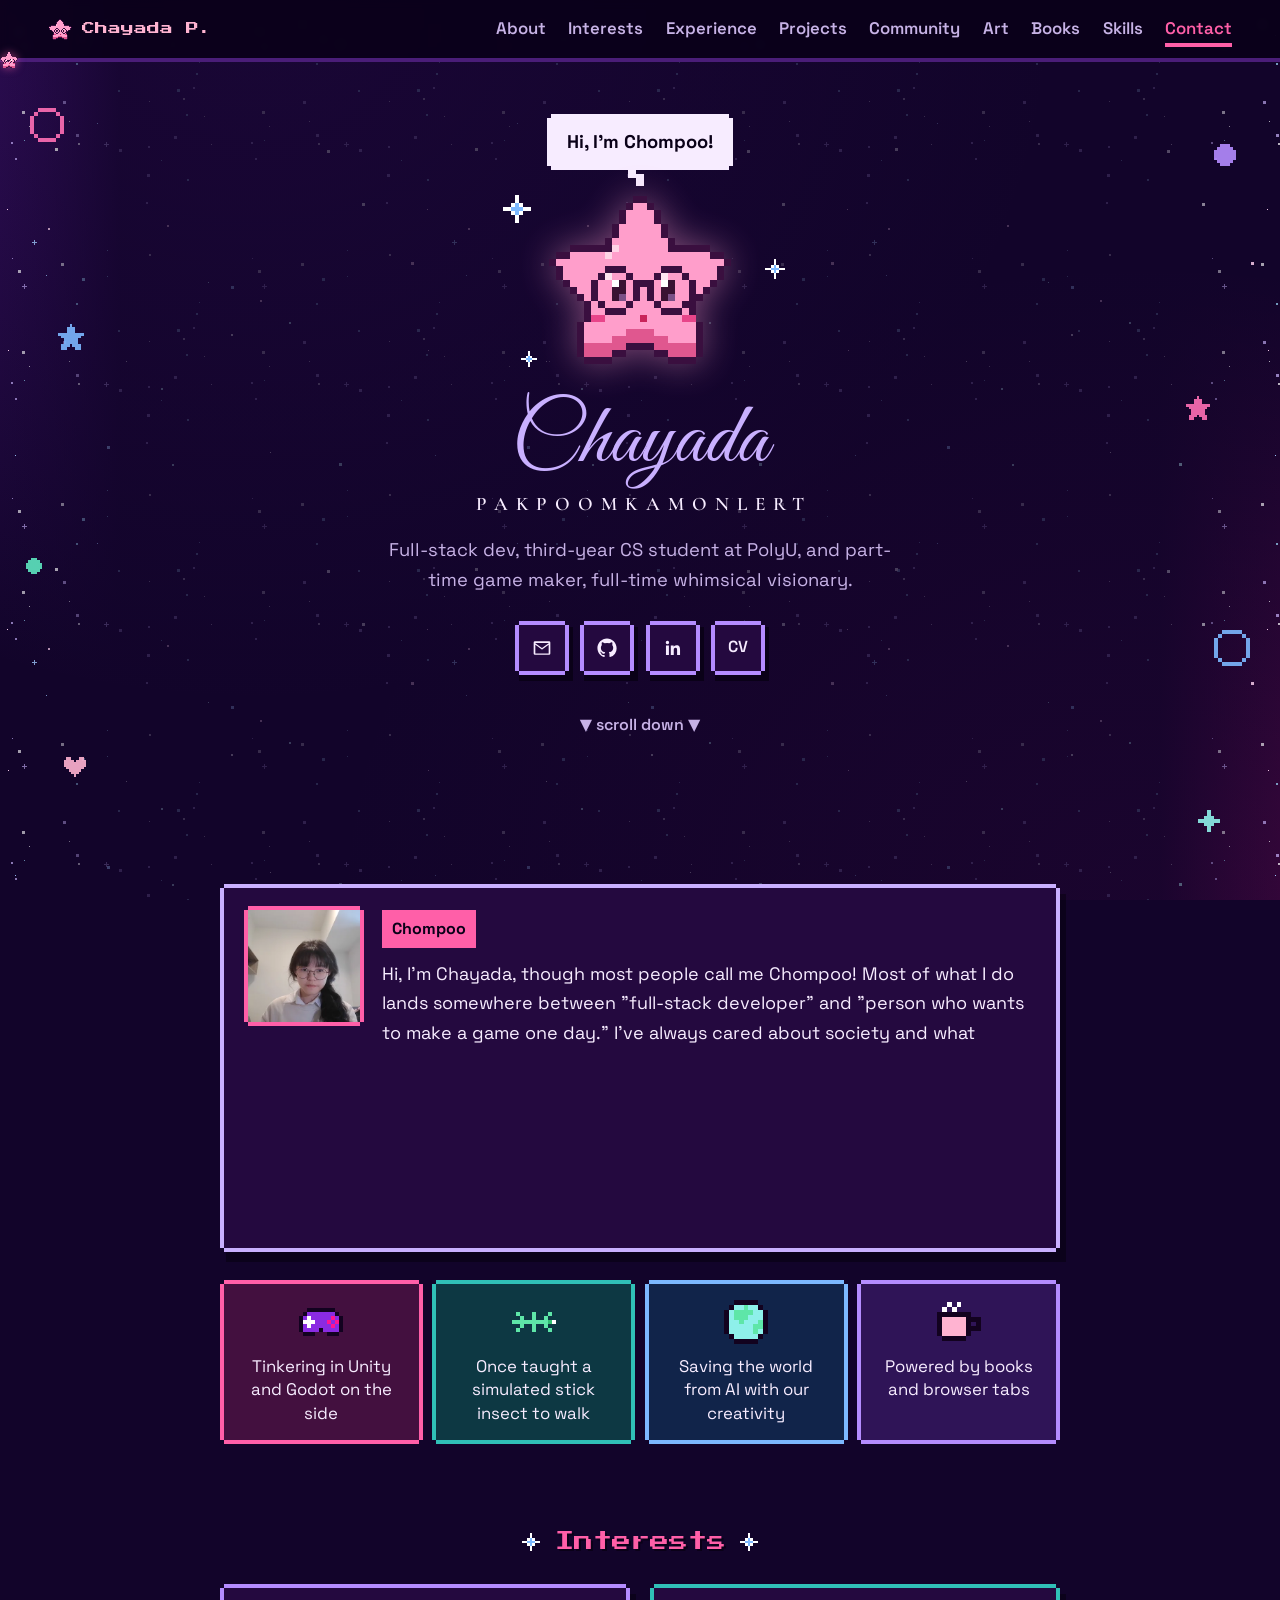
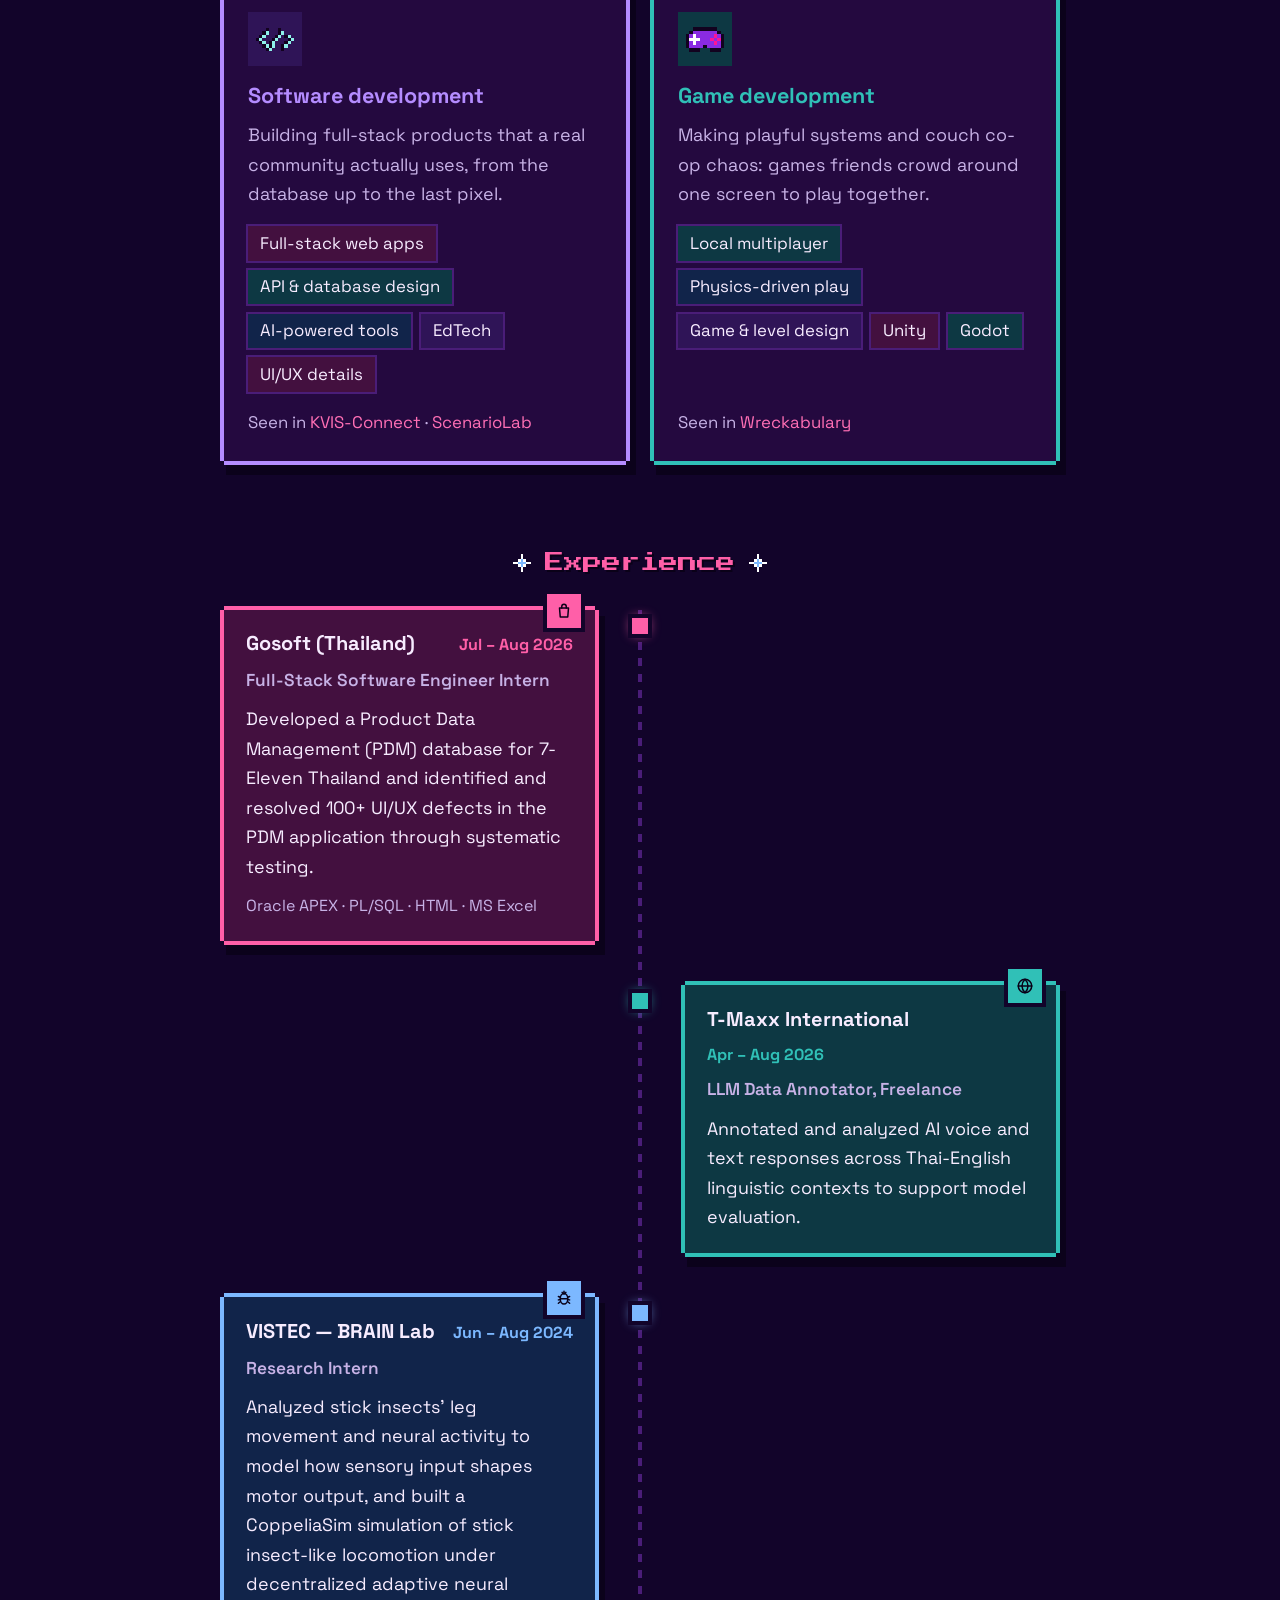
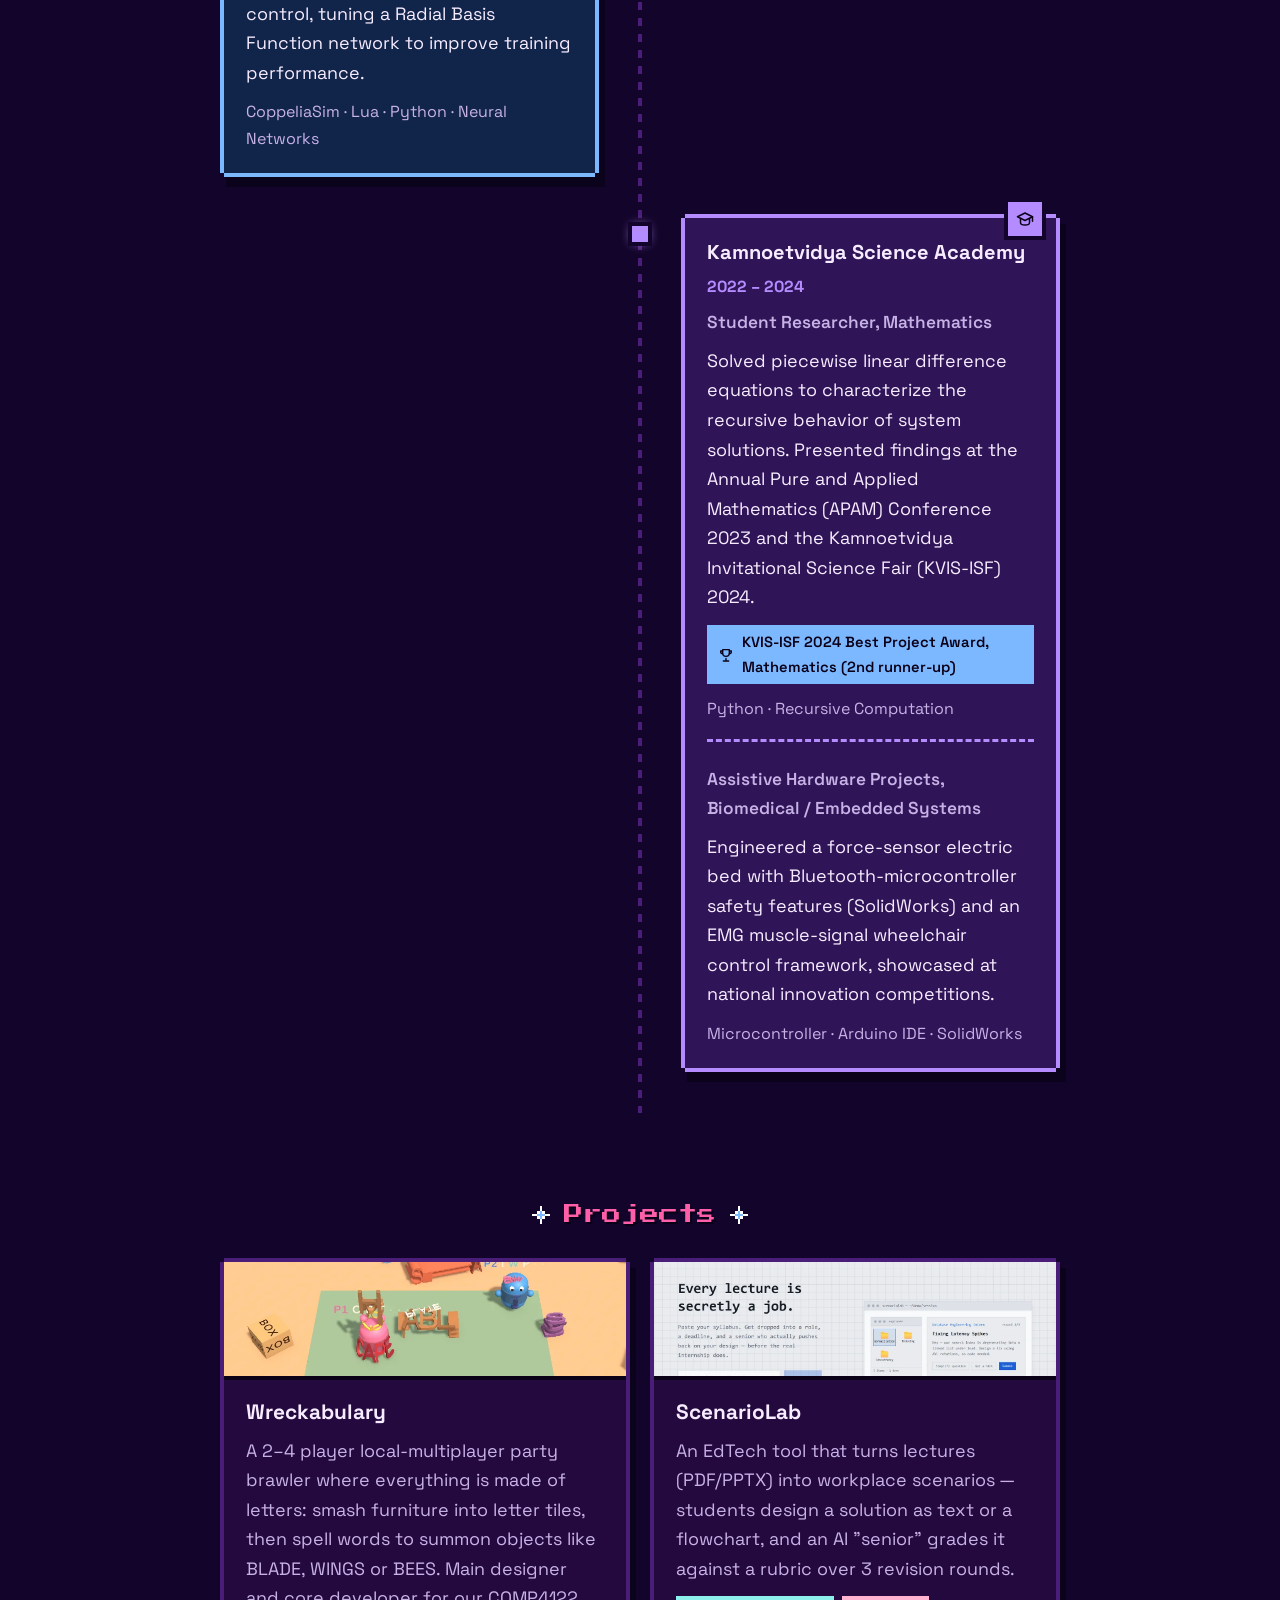
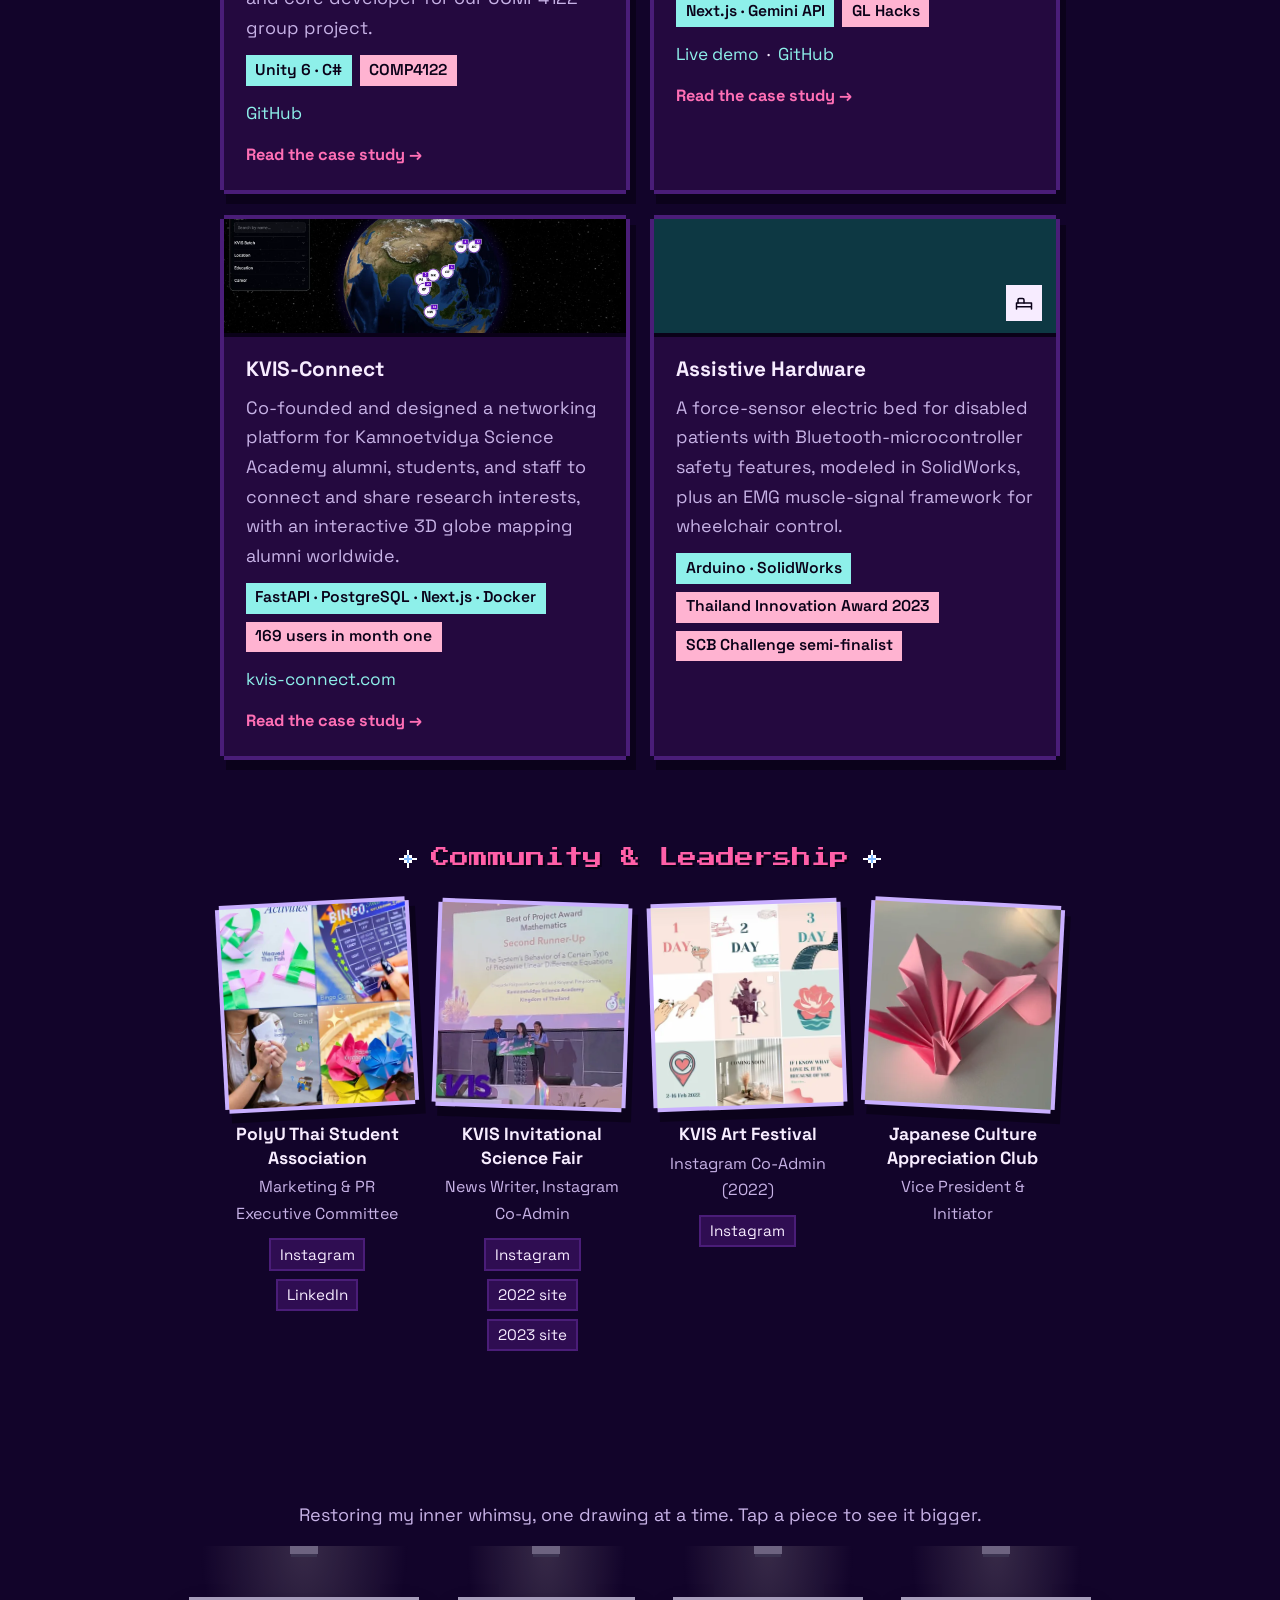
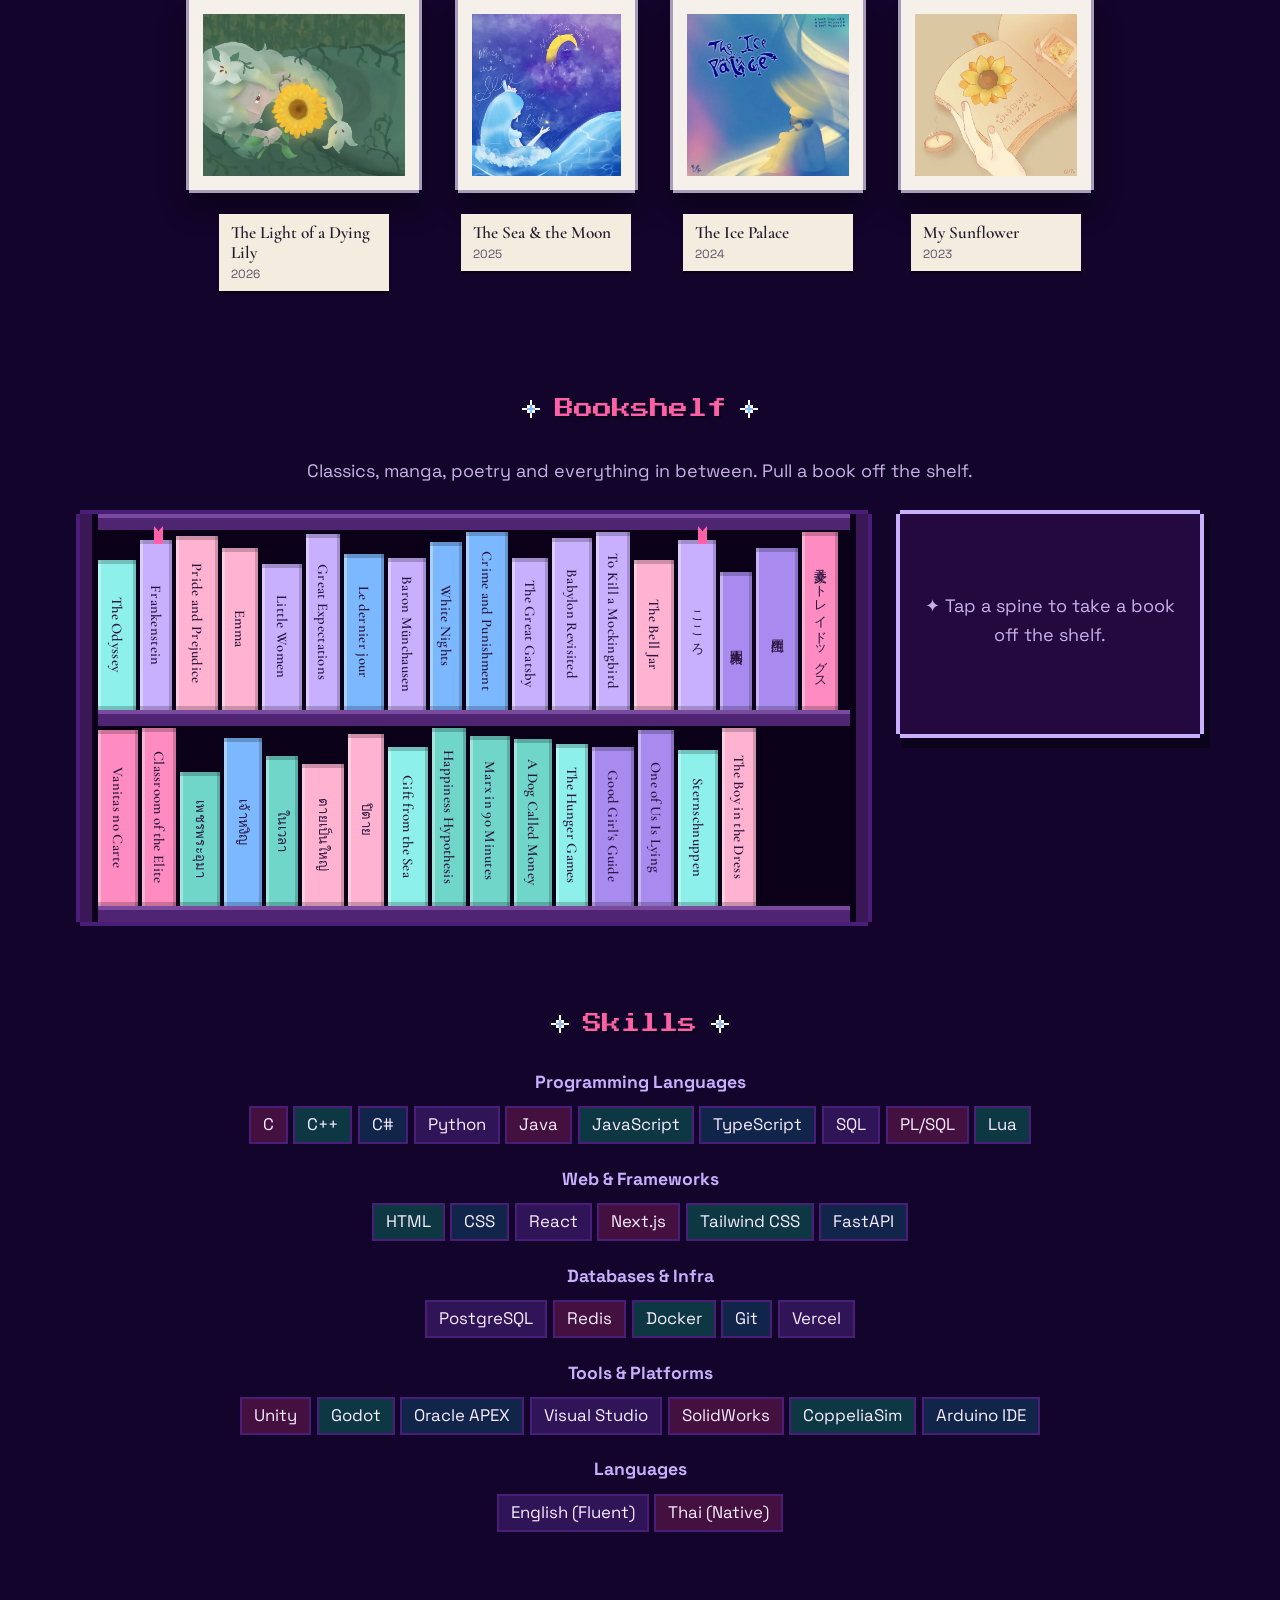
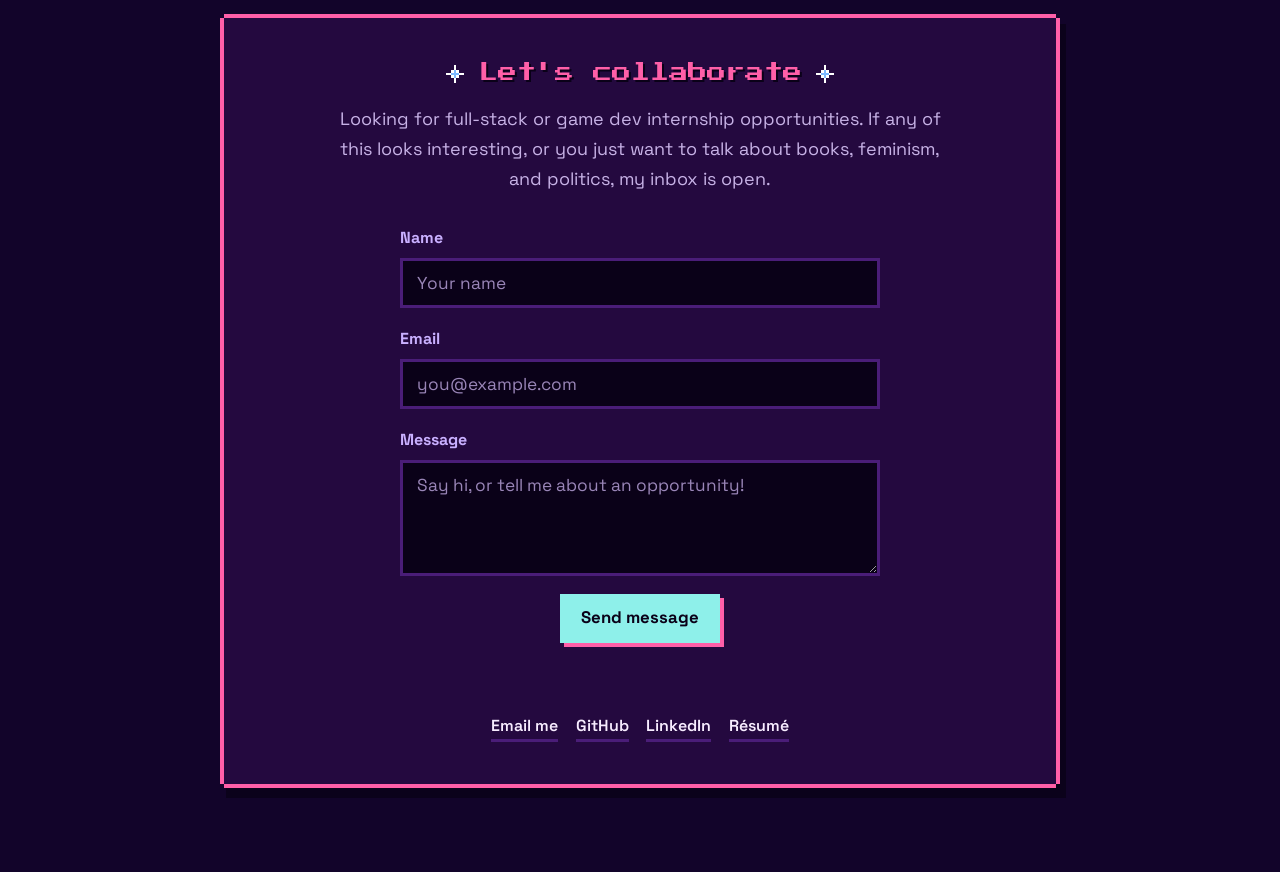
==== commit 75c67a8e: "Add a Bookshelf section A pixel bookcase of 34 books, with spines coloured by category and ribbons o" ====
--- a/index.html
+++ b/index.html
@@ -20,7 +20,7 @@
 <link rel="preconnect" href="https://fonts.googleapis.com">
 <link rel="preconnect" href="https://fonts.gstatic.com" crossorigin>
 <link href="https://fonts.googleapis.com/css2?family=Press+Start+2P&family=Space+Grotesk:wght@400;500;600;700&family=Great+Vibes&family=Cormorant+Garamond:wght@600&display=swap" rel="stylesheet">
-<link rel="stylesheet" href="style.css?v=20">
+<link rel="stylesheet" href="style.css?v=25">
 <script src="fx.js?v=2" defer></script>
 </head>
 <body>
@@ -51,6 +51,7 @@
       <a href="#projects">Projects</a>
       <a href="#community">Community</a>
       <a href="#art">Art</a>
+      <a href="#books">Books</a>
       <a href="#skills">Skills</a>
       <a href="#contact">Contact</a>
     </nav>
@@ -421,6 +422,60 @@
     </dialog>
   </section>
 
+  <section id="books" class="wrap">
+    <h2>Bookshelf</h2>
+    <p class="lede books-intro">Classics, manga, poetry and everything in between. Pull a book off the shelf.</p>
+    <div class="bookcase">
+      <div class="shelf">
+        <button class="book c-aqua" type="button" aria-pressed="false" style="--h:150px;--w:38px" data-title="The Odyssey" data-author="Homer" data-cat="Epic poetry" data-about="After the Trojan War, Odysseus spends ten years fighting his way home to Ithaca." data-quote="If some god strikes me on the wine-dark sea, I will endure it. By now I am well trained in suffering." data-note="Emily Wilson&#x27;s translation"><span>The Odyssey</span></button>
+        <button class="book c-lilac" type="button" aria-pressed="false" style="--h:170px;--w:32px" data-title="Frankenstein; or, The Modern Prometheus" data-author="Mary Shelley" data-cat="Science fiction" data-about="A young scientist brings a creature to life, abandons it, and both of them pay for it." data-quote="I was benevolent and good; misery made me a fiend." data-fav><span>Frankenstein</span></button>
+        <button class="book c-rose" type="button" aria-pressed="false" style="--h:174px;--w:42px" data-title="Pride and Prejudice" data-author="Jane Austen" data-cat="Classic literature" data-about="Elizabeth Bennet and the proud Mr Darcy misjudge each other, then slowly learn better." data-quote="There is a stubbornness about me that never can bear to be frightened at the will of others."><span>Pride and Prejudice</span></button>
+        <button class="book c-rose" type="button" aria-pressed="false" style="--h:162px;--w:36px" data-title="Emma" data-author="Jane Austen" data-cat="Classic literature" data-about="A clever, well-meaning young woman plays matchmaker for everyone except herself." data-quote="If I loved you less, I might be able to talk about it more."><span>Emma</span></button>
+        <button class="book c-lilac" type="button" aria-pressed="false" style="--h:146px;--w:40px" data-title="Little Women" data-author="Louisa May Alcott" data-cat="Classic literature" data-about="The four March sisters grow up during the American Civil War, each chasing her own dream." data-quote="I want to do something splendid… something heroic or wonderful that won&#x27;t be forgotten after I&#x27;m dead. I don&#x27;t know what, but I&#x27;m on the watch for it and mean to astonish you all someday."><span>Little Women</span></button>
+        <button class="book c-lilac" type="button" aria-pressed="false" style="--h:176px;--w:34px" data-title="Great Expectations" data-author="Charles Dickens" data-cat="Classic literature" data-about="Orphan Pip is lifted into wealth by a secret benefactor, and learns what really matters." data-quote="Heaven knows we need never be ashamed of our tears."><span>Great Expectations</span></button>
+        <button class="book c-blue" type="button" aria-pressed="false" style="--h:156px;--w:40px" data-title="Le dernier jour d&#x27;un condamné" data-author="Victor Hugo" data-cat="Historical" data-about="A condemned man&#x27;s diary of his last weeks before the guillotine: Hugo&#x27;s case against the death penalty." data-quote="Yet, O sad laws! O miserable humanity! Listen! I am not a wicked man." data-lang="fr"><span lang="fr">Le dernier jour</span></button>
+        <button class="book c-lilac" type="button" aria-pressed="false" style="--h:152px;--w:38px" data-title="Baron Münchausen&#x27;s Narrative of His Marvellous Travels and Campaigns in Russia" data-author="Rudolf Erich Raspe" data-cat="Classic literature" data-about="Tall tales from a baron who rides a cannonball and pulls himself out of a swamp by his own hair." data-quote=""><span>Baron Münchausen</span></button>
+        <button class="book c-blue" type="button" aria-pressed="false" style="--h:168px;--w:32px" data-title="White Nights" data-author="Fyodor Dostoevsky" data-cat="Classic literature" data-about="A lonely dreamer meets a girl over four white nights in St Petersburg." data-quote="But how could you live and have no story to tell?"><span>White Nights</span></button>
+        <button class="book c-blue" type="button" aria-pressed="false" style="--h:178px;--w:42px" data-title="Crime and Punishment" data-author="Fyodor Dostoevsky" data-cat="Classic literature" data-about="A poor student in St Petersburg commits a murder, then is hunted by his own conscience." data-quote="Pain and suffering are always inevitable for a large intelligence and a deep heart."><span>Crime and Punishment</span></button>
+        <button class="book c-lilac" type="button" aria-pressed="false" style="--h:152px;--w:36px" data-title="The Great Gatsby" data-author="F. Scott Fitzgerald" data-cat="Classic literature" data-about="Nick watches his mysterious neighbour Gatsby throw lavish parties, all to win back Daisy." data-quote="Gatsby believed in the green light."><span>The Great Gatsby</span></button>
+        <button class="book c-lilac" type="button" aria-pressed="false" style="--h:172px;--w:40px" data-title="Babylon Revisited and Other Stories" data-author="F. Scott Fitzgerald" data-cat="Classic literature" data-about="Fitzgerald&#x27;s short stories of the Jazz Age and the years after, including The Ice Palace." data-quote="Long ago, there was something in me, but now that thing is gone."><span>Babylon Revisited</span></button>
+        <button class="book c-lilac" type="button" aria-pressed="false" style="--h:178px;--w:34px" data-title="To Kill a Mockingbird" data-author="Harper Lee" data-cat="Classic literature" data-about="Scout grows up in 1930s Alabama while her father defends a Black man wrongly accused." data-quote="You never really understand a person until you consider things from his point of view… until you climb inside of his skin and walk around in it."><span>To Kill a Mockingbird</span></button>
+        <button class="book c-rose" type="button" aria-pressed="false" style="--h:150px;--w:40px" data-title="The Bell Jar" data-author="Sylvia Plath" data-cat="Classic literature" data-about="Esther Greenwood wins a dream summer internship in New York, then slides into depression." data-quote="I took a deep breath and listened to the old brag of my heart. I am, I am, I am."><span>The Bell Jar</span></button>
+        <button class="book c-lilac" type="button" aria-pressed="false" style="--h:170px;--w:38px" data-title="こころ (Kokoro)" data-author="Natsume Sōseki" data-cat="Classic literature" data-about="A student befriends a man he calls Sensei, whose final letter reveals a past of guilt and loneliness." data-quote="I believe that words uttered in passion contain a greater living truth than do those words which express thoughts rationally conceived. It is blood that moves the body." data-fav data-lang="ja"><span lang="ja">こころ</span></button>
+        <button class="book c-lavender" type="button" aria-pressed="false" style="--h:138px;--w:32px" data-title="No Longer Human (人間失格)" data-author="Osamu Dazai" data-cat="Classic literature" data-about="Yōzō hides behind a clown&#x27;s mask to get through a world of people he can&#x27;t understand, and slowly falls apart." data-quote="Mine has been a life of much shame." data-lang="ja"><span lang="ja">人間失格</span></button>
+        <button class="book c-lavender" type="button" aria-pressed="false" style="--h:162px;--w:42px" data-title="Rashōmon" data-author="Akutagawa Ryūnosuke" data-cat="Psychological fiction" data-about="Under a crumbling gate in the rain, a starving servant must choose between starving and stealing." data-quote="Where the servant went, no one knows." data-lang="ja"><span lang="ja">羅生門</span></button>
+        <button class="book c-pink" type="button" aria-pressed="false" style="--h:178px;--w:36px" data-title="Bungo Stray Dogs" data-author="Kafka Asagiri &amp; Sango Harukawa" data-cat="Manga" data-about="Famous writers reborn as detectives with supernatural abilities." data-quote="" data-note="Vol. 14" data-lang="ja"><span lang="ja">文豪ストレイドッグス</span></button>
+        <button class="book c-pink" type="button" aria-pressed="false" style="--h:176px;--w:40px" data-title="The Case Study of Vanitas" data-author="Jun Mochizuki" data-cat="Manga" data-about="A vampire doctor with a cursed grimoire in steampunk Paris." data-quote="" data-note="Vol. 8"><span>Vanitas no Carte</span></button>
+        <button class="book c-pink" type="button" aria-pressed="false" style="--h:178px;--w:34px" data-title="Classroom of the Elite" data-author="Shōgo Kinugasa" data-cat="Light novel" data-about="A school where every student is ranked, and every class is at war." data-quote=""><span>Classroom of the Elite</span></button>
+        <button class="book c-mint" type="button" aria-pressed="false" style="--h:134px;--w:40px" data-title="เพชรพระอุมา" data-author="พนมเทียน" data-cat="Adventure" data-about="Rapin Phraiwan guides an expedition deep into the uncharted jungle." data-quote="" data-lang="th"><span lang="th">เพชรพระอุมา</span></button>
+        <button class="book c-blue" type="button" aria-pressed="false" style="--h:168px;--w:38px" data-title="เจ้าหงิญ" data-author="บินหลา สันกาลาคีรี" data-cat="Short stories" data-about="Parent birds take turns telling their children stories, weaving eight short tales into one novel-like collection." data-quote="" data-lang="th"><span lang="th">เจ้าหงิญ</span></button>
+        <button class="book c-mint" type="button" aria-pressed="false" style="--h:150px;--w:32px" data-title="ในเวลา" data-author="แรคำ ประโดยคำ" data-cat="Poetry" data-about="A S.E.A. Write Award-winning poetry collection that uses the cycle of a single day, from dawn to dusk, as a metaphor for a human life." data-quote="" data-lang="th"><span lang="th">ในเวลา</span></button>
+        <button class="book c-rose" type="button" aria-pressed="false" style="--h:142px;--w:42px" data-title="ตายเป็นใหญ่" data-author="ชิรณะ" data-cat="Feminism" data-about="Dark feminist short stories." data-quote="" data-lang="th"><span lang="th">ตายเป็นใหญ่</span></button>
+        <button class="book c-rose" type="button" aria-pressed="false" style="--h:172px;--w:36px" data-title="ปิตาย May We All Die in Peace" data-author="ชิรณะ" data-cat="Feminism" data-about="Dark feminist short stories." data-quote="" data-lang="th"><span lang="th">ปิตาย</span></button>
+        <button class="book c-aqua" type="button" aria-pressed="false" style="--h:159px;--w:40px" data-title="Gift from the Sea" data-author="Anne Morrow Lindbergh" data-cat="Essays" data-about="Short reflections on solitude, love and a woman&#x27;s crowded life, each one drawn from a seashell." data-quote="Woman&#x27;s life today is tending more and more toward the state William James describes so well in the German word, Zerrissenheit—torn-to-pieces-hood. She cannot live perpetually in Zerrissenheit. She will be shattered into a thousand pieces."><span>Gift from the Sea</span></button>
+        <button class="book c-mint" type="button" aria-pressed="false" style="--h:178px;--w:34px" data-title="The Happiness Hypothesis" data-author="Jonathan Haidt" data-cat="Psychology" data-about="Ancient wisdom tested against modern psychology, with the mind as a rider on an elephant." data-quote="Happiness comes from between."><span>Happiness Hypothesis</span></button>
+        <button class="book c-mint" type="button" aria-pressed="false" style="--h:170px;--w:40px" data-title="Marx in 90 Minutes" data-author="Paul Strathern" data-cat="Philosophy" data-about="A quick tour of Marx&#x27;s life and big ideas." data-quote="The philosophers have only interpreted the world, in various ways; the point is to change it." data-note="Marx, Theses on Feuerbach"><span>Marx in 90 Minutes</span></button>
+        <button class="book c-mint" type="button" aria-pressed="false" style="--h:167px;--w:38px" data-title="A Dog Called Money" data-author="Bodo Schäfer" data-cat="Self-help" data-about="A girl learns how money works from a talking dog named Money." data-quote=""><span>A Dog Called Money</span></button>
+        <button class="book c-aqua" type="button" aria-pressed="false" style="--h:162px;--w:32px" data-title="The Hunger Games series" data-author="Suzanne Collins" data-cat="Fiction" data-about="Children are chosen to fight to the death on live TV, until Katniss volunteers to save her sister." data-quote="Remember who the real enemy is."><span>The Hunger Games</span></button>
+        <button class="book c-lavender" type="button" aria-pressed="false" style="--h:159px;--w:42px" data-title="A Good Girl&#x27;s Guide to Murder" data-author="Holly Jackson" data-cat="Mystery" data-about="Pip reopens a closed murder case for her school project." data-quote=""><span>Good Girl&#x27;s Guide</span></button>
+        <button class="book c-lavender" type="button" aria-pressed="false" style="--h:176px;--w:36px" data-title="One of Us Is Lying" data-author="Karen M. McManus" data-cat="Mystery" data-about="Five students go into detention and only four come out. Everyone has a secret." data-quote=""><span>One of Us Is Lying</span></button>
+        <button class="book c-aqua" type="button" aria-pressed="false" style="--h:156px;--w:40px" data-title="Jede Menge Sternschnuppen (ความลับดาวตก)" data-author="Martina Wildner" data-cat="Fiction" data-about="A 13-year-old boy spends his summer holidays trying to conquer his fear of the 10-metre high dive, fall in love, and decode a series of anonymous letters." data-quote=""><span>Sternschnuppen</span></button>
+        <button class="book c-rose" type="button" aria-pressed="false" style="--h:178px;--w:34px" data-title="The Boy in the Dress" data-author="David Walliams" data-cat="Children&#x27;s" data-about="Dennis loves football, and it turns out he loves dresses too." data-quote=""><span>The Boy in the Dress</span></button>
+      </div>
+      <aside class="book-card" aria-live="polite">
+        <p class="book-empty">✦ Tap a spine to take a book off the shelf.</p>
+        <div class="book-info" hidden>
+          <span class="book-cat"></span><span class="book-fav" hidden>Favourite</span>
+          <h3 class="book-title"></h3>
+          <p class="book-author"></p>
+          <p class="book-about"></p>
+          <blockquote class="book-line"></blockquote>
+          <p class="book-note"></p>
+        </div>
+      </aside>
+    </div>
+  </section>
+
   <section id="skills" class="wrap">
     <h2>Skills</h2>
 
@@ -579,6 +634,35 @@
   });
 
   // Art corner viewer: open a piece bigger, step through with the arrows or ← →, close with Esc or a click outside.
+  // Bookshelf: tapping a spine pulls the book out and shows it on the card
+  const books = document.querySelectorAll('.book');
+  const bookCard = document.querySelector('.book-card');
+  if (books.length && bookCard) {
+    const info = bookCard.querySelector('.book-info');
+    books.forEach(book => book.addEventListener('click', () => {
+      books.forEach(b => b.setAttribute('aria-pressed', b === book));
+      const d = book.dataset;
+      const cat = bookCard.querySelector('.book-cat');
+      cat.textContent = d.cat;
+      cat.style.setProperty('--c', getComputedStyle(book).getPropertyValue('--c'));
+      const title = bookCard.querySelector('.book-title');
+      title.textContent = d.title;
+      if (d.lang) title.lang = d.lang; else title.removeAttribute('lang');
+      bookCard.querySelector('.book-author').innerHTML = d.author;
+      const line = bookCard.querySelector('.book-line');
+      bookCard.querySelector('.book-about').textContent = d.about;
+      line.textContent = d.quote;
+      line.classList.toggle('is-long', d.quote.length > 140);
+      bookCard.querySelector('.book-note').textContent = d.note ?? '';
+      bookCard.querySelector('.book-fav').hidden = !('fav' in d);
+      bookCard.querySelector('.book-empty').hidden = true;
+      info.hidden = false;
+      // on phones the card sits under the shelf, so bring it into view
+      const r = bookCard.getBoundingClientRect();
+      if (r.bottom > innerHeight || r.top < 60) bookCard.scrollIntoView({ block: 'nearest', behavior: 'smooth' });
+    }));
+  }
+
   const viewer = document.getElementById('art-viewer');
   if (viewer && viewer.showModal) {
     const thumbs = [...document.querySelectorAll('.art-thumb')];
--- a/style.css
+++ b/style.css
@@ -242,7 +242,7 @@
   .topnav .wrap{ padding-left: 1.5rem; padding-right: 1.5rem; }
   .topnav nav{ gap: 1.05rem; }
 }
-@media (max-width: 900px){
+@media (max-width: 980px){
   .nav-toggle{ display: block; }
   .topnav nav{
     display: none;
@@ -1484,3 +1484,166 @@
   .art-viewer .art-prev{ left: 12px; }
   .art-viewer .art-next{ right: 12px; }
 }
+
+/* ---------- Bookshelf ---------- */
+.books-intro{ text-align: center; color: var(--muted); margin-bottom: 1.8rem; }
+.bookcase{
+  display: grid;
+  grid-template-columns: 1fr 300px;
+  gap: 2rem;
+  align-items: start;
+  width: min(1120px, calc(100vw - 32px));   /* a bit wider than the text column, like the art wall */
+  margin-left: 50%;
+  transform: translateX(-50%);
+}
+/* Every spine sits in a 180px slot; the 16px gap between rows is painted as a wooden board */
+.shelf{
+  --slot: 180px;
+  --gap: 16px;
+  --frame: var(--line);
+  display: flex;
+  flex-wrap: wrap;
+  align-items: flex-end;
+  gap: var(--gap) 4px;
+  padding: var(--gap) 18px;
+  background:
+    repeating-linear-gradient(to bottom,
+      transparent 0 var(--slot),
+      #7a4a9e var(--slot) calc(var(--slot) + 4px),        /* lit top edge of the board */
+      #4f2472 calc(var(--slot) + 4px) calc(var(--slot) + var(--gap))),
+    var(--night);
+  background-origin: content-box;
+  background-repeat: repeat-y;
+  background-size: 100% calc(var(--slot) + var(--gap));   /* one tile per row, so the last row gets its board too */
+  box-shadow:
+    0 calc(var(--px) * -1) 0 0 var(--frame),
+    0 var(--px) 0 0 var(--frame),
+    calc(var(--px) * -1) 0 0 0 var(--frame),
+    var(--px) 0 0 0 var(--frame),
+    inset 12px 0 0 #3a1757, inset -12px 0 0 #3a1757;    /* the case's side walls */
+}
+.book{
+  position: relative;
+  width: var(--w);
+  height: var(--slot);
+  padding: 0;
+  border: 0;
+  background: none;
+  cursor: pointer;
+}
+.book > span{
+  position: absolute;
+  left: 0;
+  right: 0;
+  bottom: 0;
+  height: var(--h);
+  padding: 12px 0;
+  writing-mode: vertical-rl;
+  line-height: var(--w);
+  text-align: center;
+  white-space: nowrap;
+  overflow: hidden;
+  text-overflow: ellipsis;
+  font-family: 'Cormorant Garamond', Georgia, serif;   /* same quiet serif as the art labels */
+  font-size: 0.92rem;
+  font-weight: 600;
+  letter-spacing: 0.02em;
+  color: #2a1540;
+  background: var(--c);
+  box-shadow:
+    inset 0 7px 0 -3px rgba(0, 0, 0, .2),             /* bands at the top and bottom of the spine */
+    inset 0 -7px 0 -3px rgba(0, 0, 0, .2),
+    inset 3px 0 0 rgba(255, 255, 255, .35),
+    inset -3px 0 0 rgba(0, 0, 0, .18);
+  transition: transform .1s steps(2);
+}
+.book > span:lang(th), .book > span:lang(ja){ font-weight: 400; font-size: 0.82rem; }   /* the fallback fonts run heavier */
+.book:hover > span{ transform: translateY(-8px); }
+.book[data-fav]::after{        /* bookmark ribbon peeking out of the top */
+  content: "";
+  position: absolute;
+  bottom: calc(var(--h) - 4px);
+  right: 9px;
+  width: 9px;
+  height: 18px;
+  background: var(--pink);
+  clip-path: polygon(0 0, 100% 0, 100% 100%, 50% 72%, 0 100%);
+  transform: scaleY(-1);           /* notch at the top */
+  transition: transform .1s steps(2);
+}
+.book[data-fav]:hover::after{ transform: scaleY(-1) translateY(8px); }
+.book[data-fav][aria-pressed="true"]::after{ transform: scaleY(-1) translateY(16px); }
+.book[aria-pressed="true"] > span{ transform: translateY(-16px); outline: 3px solid var(--pink); }
+.book:focus-visible{ outline: none; }
+.book:focus-visible > span{ outline: 3px solid var(--ink); }
+.c-lilac{ --c: #c9b0ff; }
+.c-pink{ --c: #ff8cc0; }
+.c-rose{ --c: #ffb3d1; }
+.c-aqua{ --c: #8ef0ea; }
+.c-blue{ --c: #7cb8ff; }
+.c-lavender{ --c: #a98bf0; }
+.c-mint{ --c: #6fd6c9; }
+.book-card{
+  --frame: var(--lilac);
+  position: sticky;
+  top: 90px;
+  min-height: 220px;
+  padding: 1.4rem 1.4rem 1.5rem;
+  background: var(--surface);
+  box-shadow:
+    0 calc(var(--px) * -1) 0 0 var(--frame),
+    0 var(--px) 0 0 var(--frame),
+    calc(var(--px) * -1) 0 0 0 var(--frame),
+    var(--px) 0 0 0 var(--frame),
+    6px 10px 0 calc(var(--px) * 1) rgba(0, 0, 0, .35);
+}
+.book-empty{ margin: 3.4rem 0 0; text-align: center; color: var(--muted); }
+.book-cat{
+  display: inline-block;
+  margin: 0.4rem 0.4rem 0 0;
+  padding: 0.25rem 0.55rem;
+  font-family: var(--font-pixel);
+  font-size: 0.55rem;
+  color: #1d0a33;
+  background: var(--c, var(--lilac));
+}
+.book-title{ margin: 0.8rem 0 0.2rem; font-size: 1.3rem; line-height: 1.3; }
+.book-author{ margin: 0; color: var(--muted); }
+.book-about{ margin: 0.9rem 0 0; color: var(--ink); line-height: 1.55; }
+.book-about:empty{ display: none; }
+.book-line{
+  margin: 1rem 0 0;
+  padding-top: 0.9rem;
+  border-top: 2px dashed var(--line);
+  line-height: 1.55;
+  font-family: 'Cormorant Garamond', Georgia, serif;
+  font-weight: 600;
+  font-size: 1.2rem;
+  font-style: italic;
+  color: var(--lilac);
+}
+.book-line.is-long{ font-size: 1.05rem; line-height: 1.5; }
+.book-line::before{ content: "“"; }
+.book-line::after{ content: "”"; }
+.book-line:empty{ display: none; }
+.book-note{ margin: 0.8rem 0 0; font-size: 0.9rem; color: var(--muted); }
+.book-note:empty{ display: none; }
+.book-fav{
+  display: inline-block;
+  margin-top: 0.4rem;
+  padding: 0.25rem 0.55rem;
+  font-family: var(--font-pixel);
+  font-size: 0.55rem;
+  color: #1d0a33;
+  background: var(--pink);
+}
+.book-fav[hidden]{ display: none; }
+
+@media (max-width: 860px){
+  .bookcase{ grid-template-columns: 1fr; width: auto; margin-left: 0; transform: none; }
+  .book-card{ position: static; min-height: 0; }
+  .book-empty{ margin: 0; }
+}
+@media (max-width: 480px){
+  .shelf{ padding-inline: 16px; }
+}
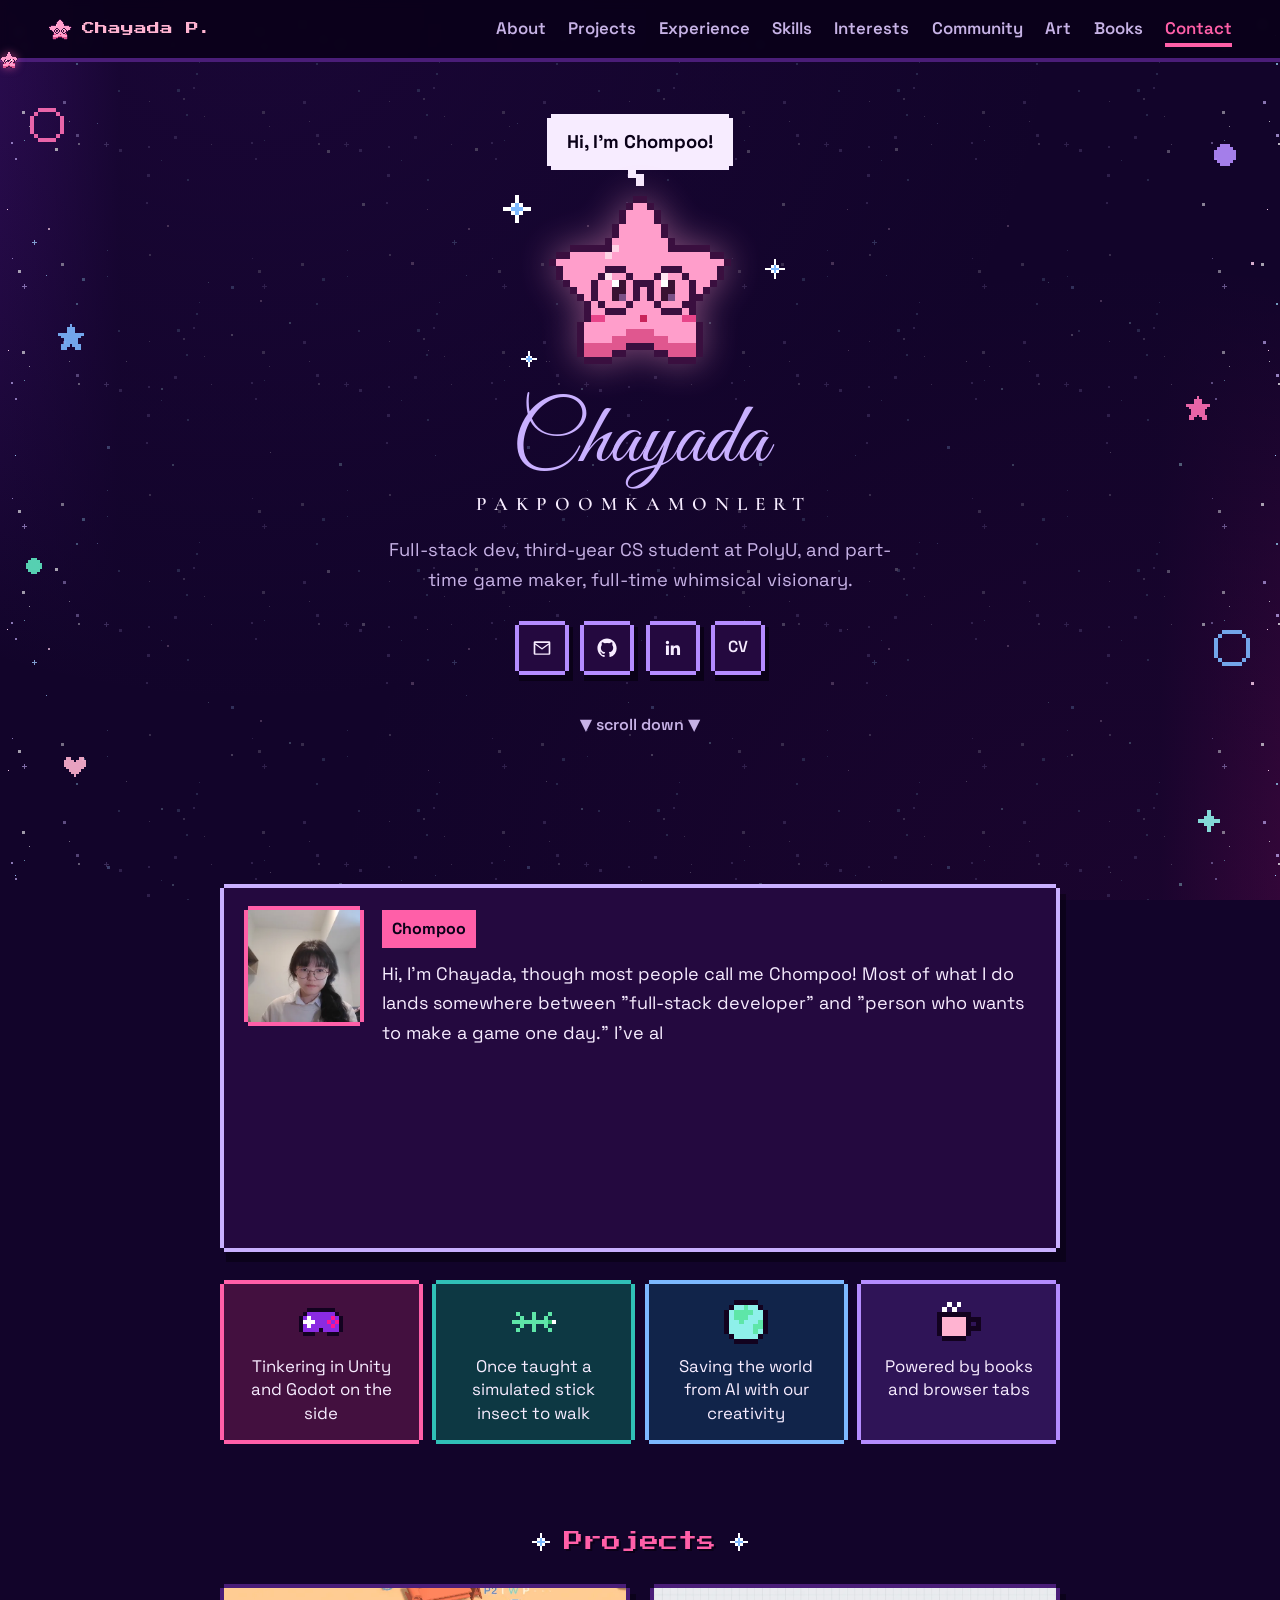
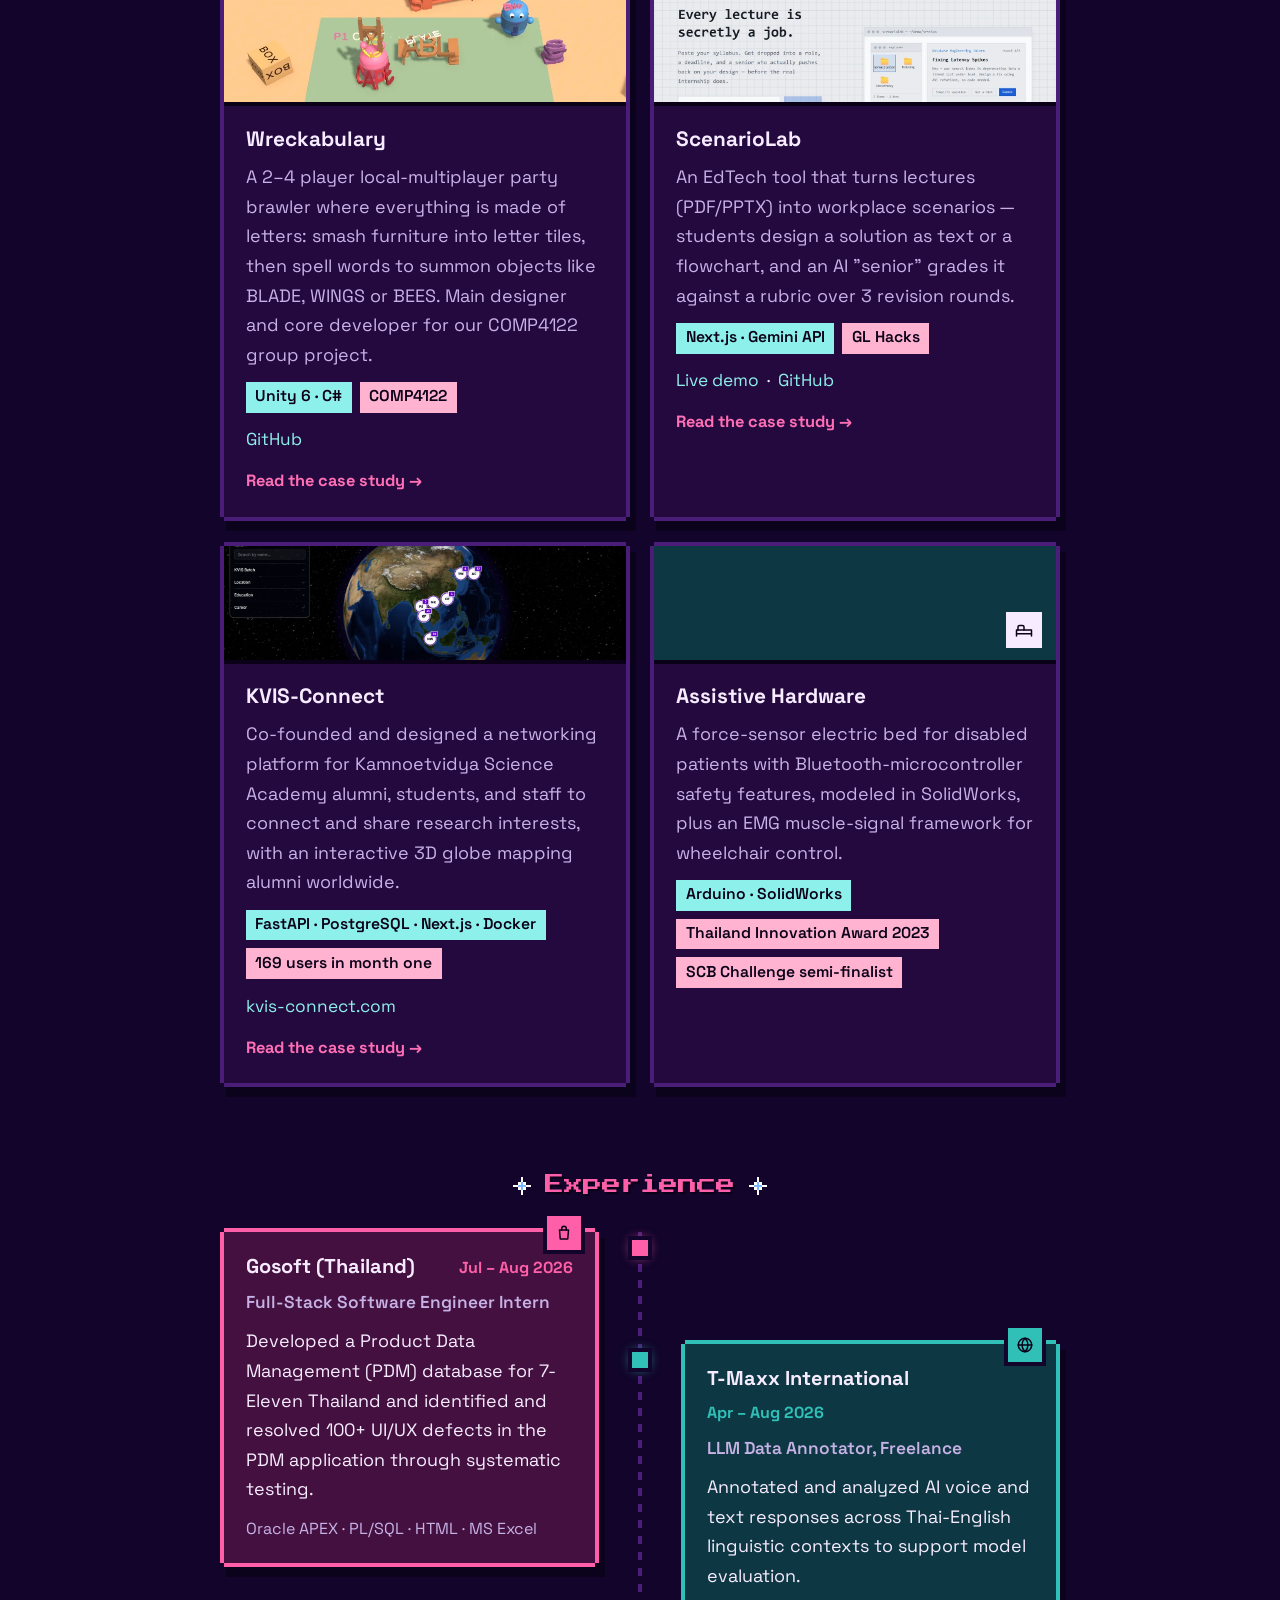
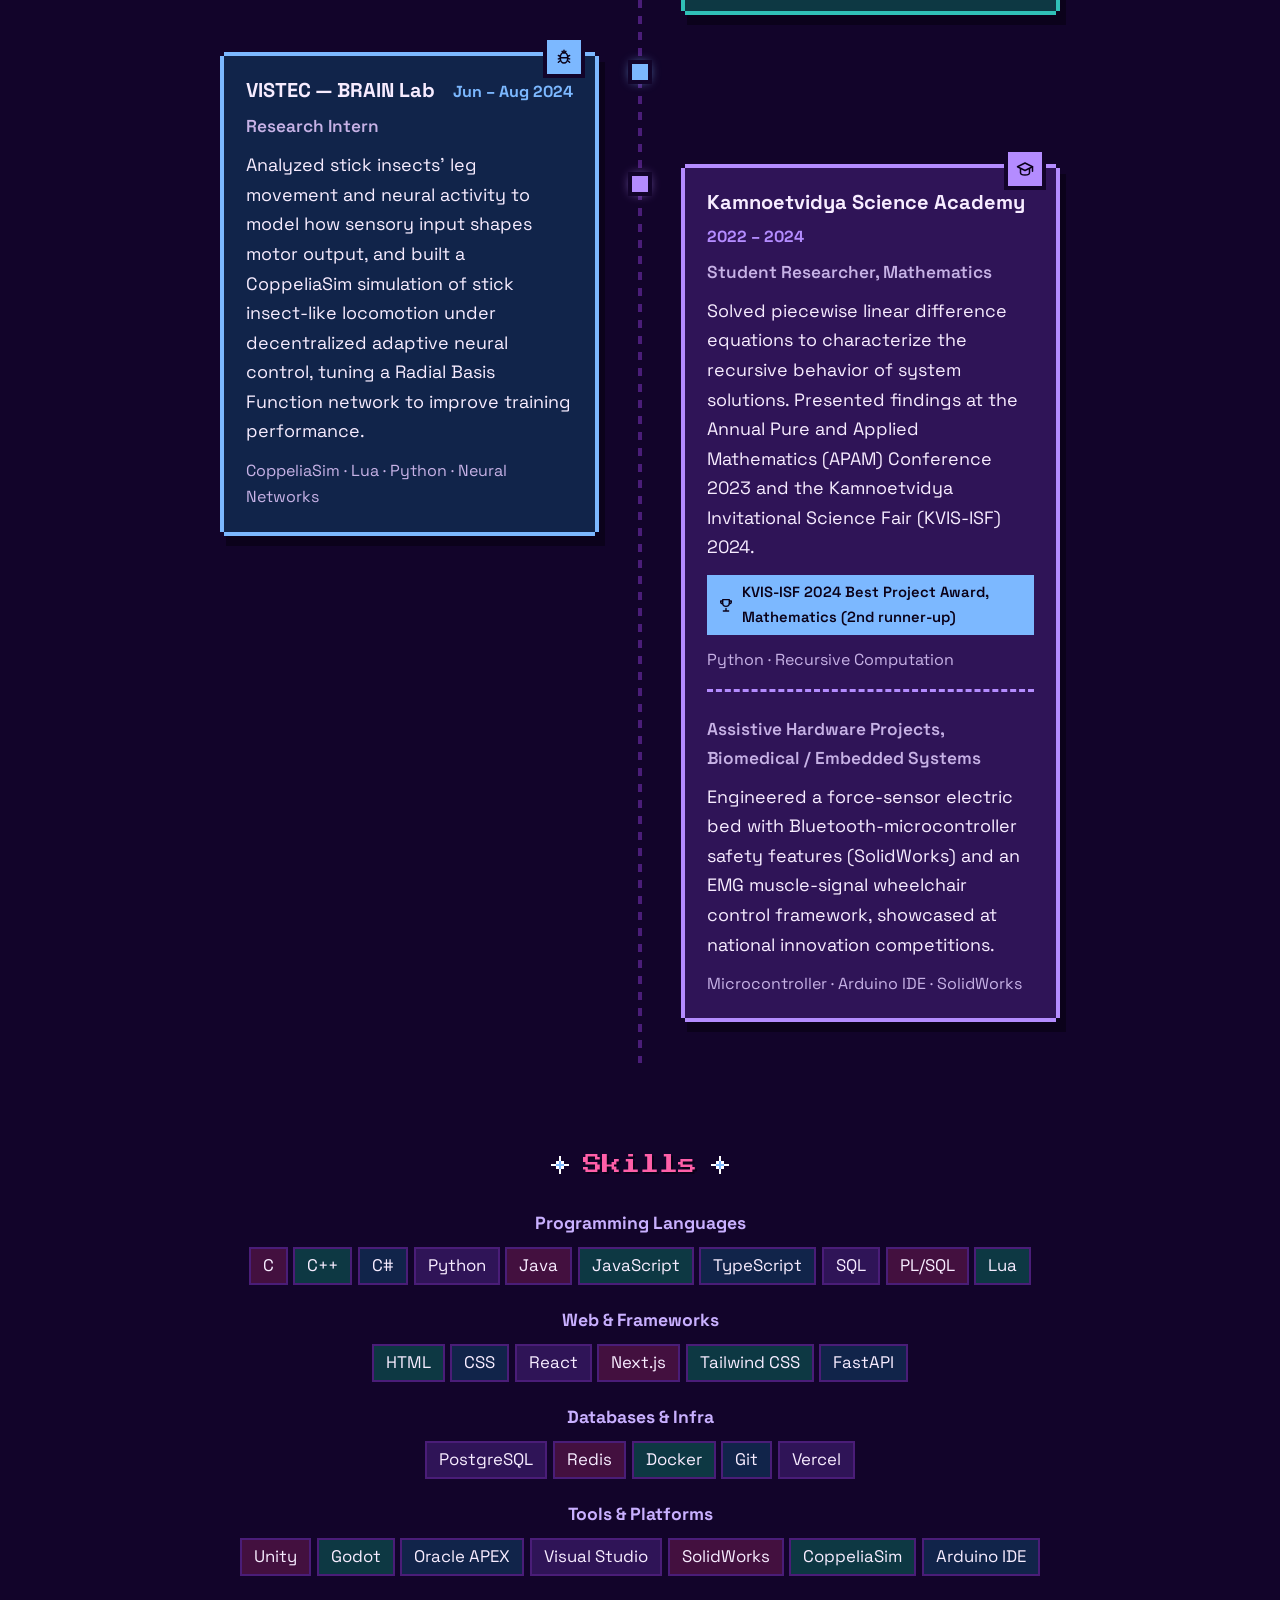
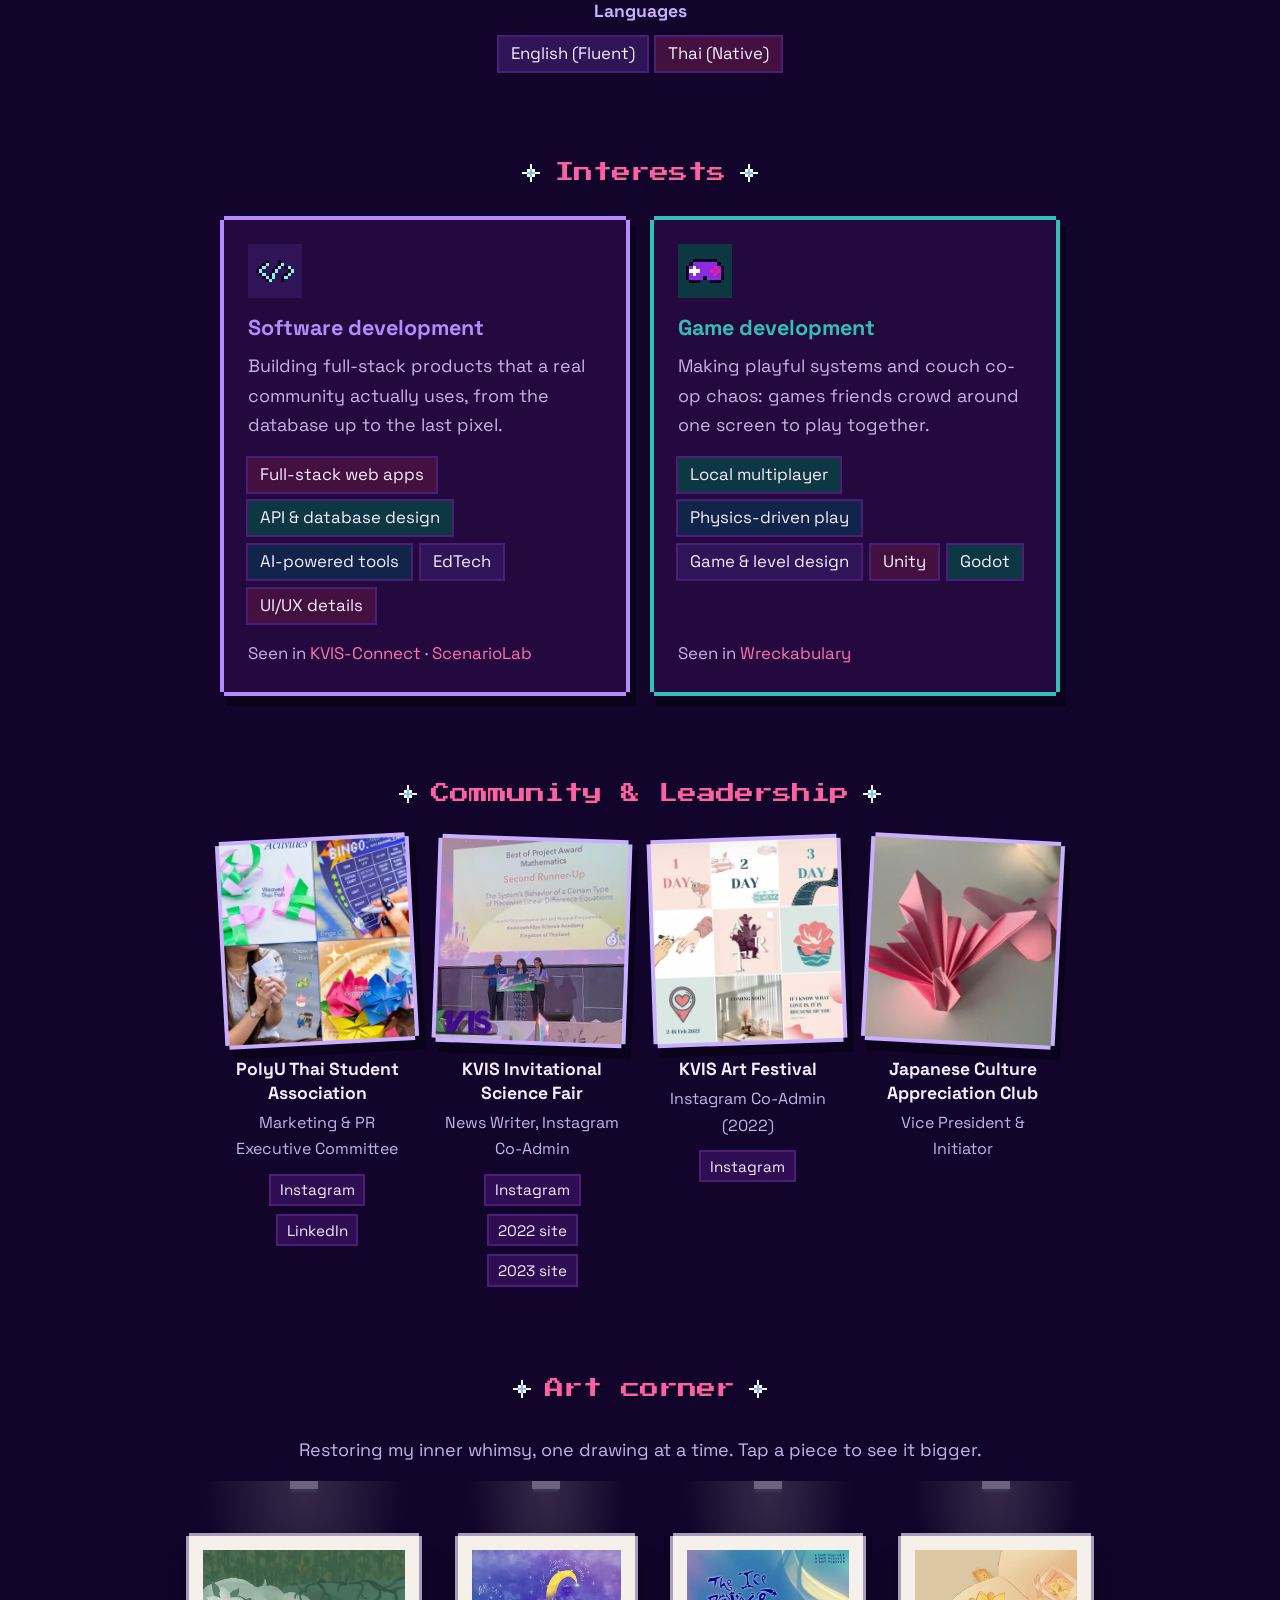
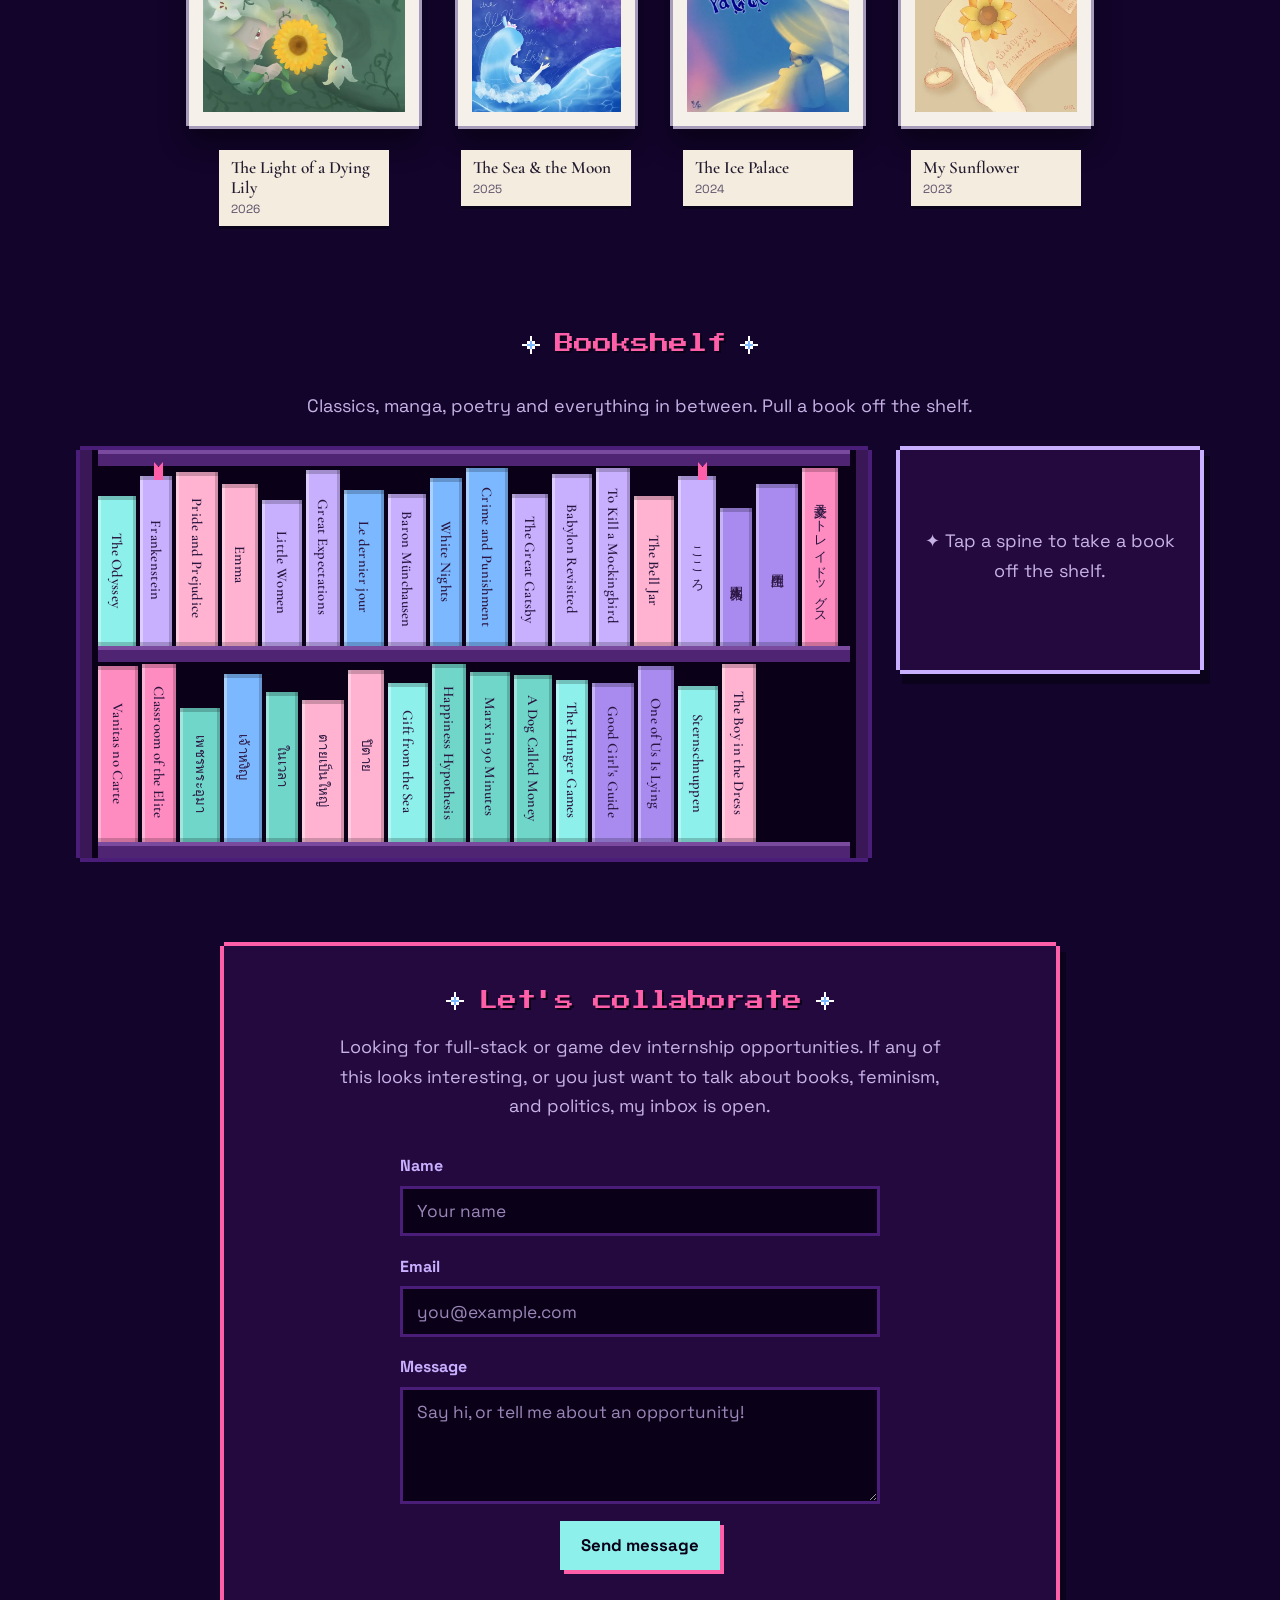
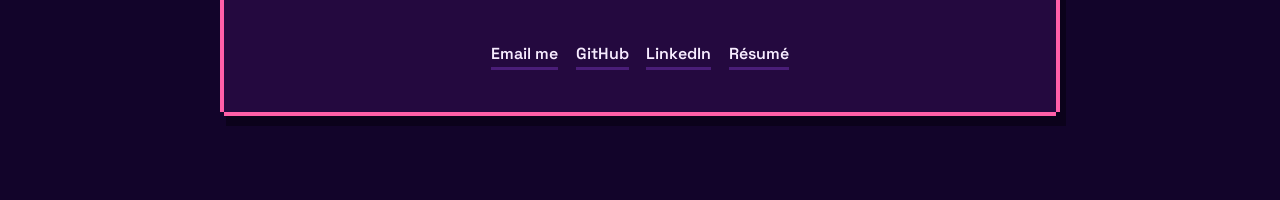
==== commit cecf461a: "Put work first in the page layout Sections now run About, Projects, Experience, Skills, then the per" ====
--- a/index.html
+++ b/index.html
@@ -20,7 +20,7 @@
 <link rel="preconnect" href="https://fonts.googleapis.com">
 <link rel="preconnect" href="https://fonts.gstatic.com" crossorigin>
 <link href="https://fonts.googleapis.com/css2?family=Press+Start+2P&family=Space+Grotesk:wght@400;500;600;700&family=Great+Vibes&family=Cormorant+Garamond:wght@600&display=swap" rel="stylesheet">
-<link rel="stylesheet" href="style.css?v=25">
+<link rel="stylesheet" href="style.css?v=26">
 <script src="fx.js?v=2" defer></script>
 </head>
 <body>
@@ -46,13 +46,13 @@
     <button class="nav-toggle" id="nav-toggle" aria-label="Toggle menu" aria-expanded="false" aria-controls="site-nav"></button>
     <nav id="site-nav">
       <a href="#about">About</a>
+      <a href="#projects">Projects</a>
+      <a href="#experience">Experience</a>
+      <a href="#skills">Skills</a>
       <a href="#interests">Interests</a>
-      <a href="#experience">Experience</a>
-      <a href="#projects">Projects</a>
       <a href="#community">Community</a>
       <a href="#art">Art</a>
       <a href="#books">Books</a>
-      <a href="#skills">Skills</a>
       <a href="#contact">Contact</a>
     </nav>
   </div>
@@ -116,44 +116,82 @@
     </ul>
   </section>
 
-  <section id="interests" class="wrap">
-    <h2>Interests</h2>
-    <div class="interest-grid">
-
-      <article class="interest-card" style="--card-color: var(--lavender); --card-color-soft: var(--lavender-soft);">
-        <div class="interest-badge"><img src="assets/pixel/icon-code.svg" alt="" width="38" height="22"></div>
-        <h3>Software development</h3>
-        <p>Building full-stack products that a real community actually uses, from the database up to the last pixel.</p>
-        <div class="tags">
-          <span class="tag" style="--tag-color: var(--pink-soft);">Full-stack web apps</span>
-          <span class="tag" style="--tag-color: var(--mint-soft);">API &amp; database design</span>
-          <span class="tag" style="--tag-color: var(--blue-soft);">AI-powered tools</span>
-          <span class="tag" style="--tag-color: var(--lavender-soft);">EdTech</span>
-          <span class="tag" style="--tag-color: var(--pink-soft);">UI/UX details</span>
-        </div>
-        <p class="seen-in">Seen in <a href="projects/kvis-connect/">KVIS-Connect</a> · <a href="projects/scenariolab/">ScenarioLab</a></p>
-      </article>
-
-      <article class="interest-card" style="--card-color: var(--mint); --card-color-soft: var(--mint-soft);">
-        <div class="interest-badge"><img src="assets/pixel/icon-gamepad.svg" alt="" width="38" height="24"></div>
-        <h3>Game development</h3>
-        <p>Making playful systems and couch co-op chaos: games friends crowd around one screen to play together.</p>
-        <div class="tags">
-          <span class="tag" style="--tag-color: var(--mint-soft);">Local multiplayer</span>
-          <span class="tag" style="--tag-color: var(--blue-soft);">Physics-driven play</span>
-          <span class="tag" style="--tag-color: var(--lavender-soft);">Game &amp; level design</span>
-          <span class="tag" style="--tag-color: var(--pink-soft);">Unity</span>
-          <span class="tag" style="--tag-color: var(--mint-soft);">Godot</span>
-        </div>
-        <p class="seen-in">Seen in <a href="projects/wreckabulary/">Wreckabulary</a></p>
-      </article>
+  <section id="projects" class="wrap">
+    <h2>Projects</h2>
+    <div class="project-grid">
+
+      <div class="project-card is-clickable">
+        <div class="project-top cover" style="--card-color-soft: var(--blue-soft);"><img src="assets/projects/wreckabulary-screenshot.webp" alt="Wreckabulary gameplay: two players on a rug surrounded by furniture built from letters, spelling words to summon objects" width="389" height="305" loading="lazy" decoding="async"></div>
+        <div class="body">
+          <h3><a class="card-link" href="projects/wreckabulary/">Wreckabulary<span class="sr-only"> case study</span></a></h3>
+          <p>A 2–4 player local-multiplayer party brawler where everything is made of letters: smash furniture into letter tiles, then spell words to summon objects like BLADE, WINGS or BEES. Main designer and core developer for our COMP4122 group project.</p>
+          <div class="pills">
+            <span class="stat tech">Unity 6 · C#</span>
+            <span class="stat">COMP4122</span>
+          </div>
+          <div class="link"><a href="https://github.com/cchayadap/wreckabulary" target="_blank" rel="noopener">GitHub</a></div>
+          <span class="case-cue" aria-hidden="true">Read the case study <span class="arrow">→</span></span>
+        </div>
+      </div>
+
+      <div class="project-card is-clickable">
+        <div class="project-top cover"><img src="assets/projects/scenariolab-landing.webp" alt="ScenarioLab landing page: “Every lecture is secretly a job.” with a preview of the workspace" width="640" height="303" style="object-position: center 62%;" loading="lazy" decoding="async"></div>
+        <div class="body">
+          <h3><a class="card-link" href="projects/scenariolab/">ScenarioLab<span class="sr-only"> case study</span></a></h3>
+          <p>An EdTech tool that turns lectures (PDF/PPTX) into workplace scenarios — students design a solution as text or a flowchart, and an AI "senior" grades it against a rubric over 3 revision rounds.</p>
+          <div class="pills">
+            <span class="stat tech">Next.js · Gemini API</span>
+            <span class="stat">GL Hacks</span>
+          </div>
+          <div class="link">
+            <a href="https://scenariolab-nu.vercel.app/" target="_blank" rel="noopener">Live demo</a>
+            &nbsp;·&nbsp;
+            <a href="https://github.com/cchayadap/ScenarioLab" target="_blank" rel="noopener">GitHub</a>
+          </div>
+          <span class="case-cue" aria-hidden="true">Read the case study <span class="arrow">→</span></span>
+        </div>
+      </div>
+
+      <div class="project-card is-clickable">
+        <div class="project-top cover"><img src="assets/projects/kvis-connect-globe.webp" alt="KVIS-Connect’s 3D globe with clustered alumni pins" width="640" height="335" style="object-position: center 48%;" loading="lazy" decoding="async"></div>
+        <div class="body">
+          <h3><a class="card-link" href="projects/kvis-connect/">KVIS-Connect<span class="sr-only"> case study</span></a></h3>
+          <p>Co-founded and designed a networking platform for Kamnoetvidya Science Academy alumni, students, and staff to connect and share research interests, with an interactive 3D globe mapping alumni worldwide.</p>
+          <div class="pills">
+            <span class="stat tech">FastAPI · PostgreSQL · Next.js · Docker</span>
+            <span class="stat">169 users in month one</span>
+          </div>
+          <div class="link"><a href="https://kvis-connect.com/" target="_blank" rel="noopener">kvis-connect.com</a></div>
+          <span class="case-cue" aria-hidden="true">Read the case study <span class="arrow">→</span></span>
+        </div>
+      </div>
+
+      <div class="project-card">
+        <div class="project-top" style="--card-color-soft: var(--mint-soft);">
+          <div class="p-icon">
+            <svg viewBox="0 0 24 24" fill="none" stroke="var(--ink)" stroke-width="2" stroke-linecap="round" stroke-linejoin="round" aria-hidden="true">
+              <path d="M2 17v3M22 17v3M2 12h20v5H2z"/>
+              <path d="M4 12V8a2 2 0 0 1 2-2h4a2 2 0 0 1 2 2v4"/>
+            </svg>
+          </div>
+        </div>
+        <div class="body">
+          <h3>Assistive Hardware</h3>
+          <p>A force-sensor electric bed for disabled patients with Bluetooth-microcontroller safety features, modeled in SolidWorks, plus an EMG muscle-signal framework for wheelchair control.</p>
+          <div class="pills">
+            <span class="stat tech">Arduino · SolidWorks</span>
+            <span class="stat">Thailand Innovation Award 2023</span>
+            <span class="stat">SCB Challenge semi-finalist</span>
+          </div>
+        </div>
+      </div>
 
     </div>
   </section>
 
   <section id="experience" class="wrap">
     <h2>Experience</h2>
-    <div class="timeline">
+    <div class="timeline" id="timeline">
 
       <div class="t-entry" style="--card-color: var(--pink); --card-color-soft: var(--pink-soft);">
         <div class="dot"></div>
@@ -214,7 +252,7 @@
         </div>
       </div>
 
-      <div class="t-entry" style="--card-color: var(--lavender); --card-color-soft: var(--lavender-soft);">
+      <div class="t-entry t-more" style="--card-color: var(--lavender); --card-color-soft: var(--lavender-soft);">
         <div class="dot"></div>
         <div class="t-card">
           <div class="t-icon">
@@ -252,77 +290,104 @@
       </div>
 
     </div>
-  </section>
-
-  <section id="projects" class="wrap">
-    <h2>Projects</h2>
-    <div class="project-grid">
-
-      <div class="project-card is-clickable">
-        <div class="project-top cover" style="--card-color-soft: var(--blue-soft);"><img src="assets/projects/wreckabulary-screenshot.webp" alt="Wreckabulary gameplay: two players on a rug surrounded by furniture built from letters, spelling words to summon objects" width="389" height="305" loading="lazy" decoding="async"></div>
-        <div class="body">
-          <h3><a class="card-link" href="projects/wreckabulary/">Wreckabulary<span class="sr-only"> case study</span></a></h3>
-          <p>A 2–4 player local-multiplayer party brawler where everything is made of letters: smash furniture into letter tiles, then spell words to summon objects like BLADE, WINGS or BEES. Main designer and core developer for our COMP4122 group project.</p>
-          <div class="pills">
-            <span class="stat tech">Unity 6 · C#</span>
-            <span class="stat">COMP4122</span>
-          </div>
-          <div class="link"><a href="https://github.com/cchayadap/wreckabulary" target="_blank" rel="noopener">GitHub</a></div>
-          <span class="case-cue" aria-hidden="true">Read the case study <span class="arrow">→</span></span>
-        </div>
-      </div>
-
-      <div class="project-card is-clickable">
-        <div class="project-top cover"><img src="assets/projects/scenariolab-landing.webp" alt="ScenarioLab landing page: “Every lecture is secretly a job.” with a preview of the workspace" width="640" height="303" style="object-position: center 62%;" loading="lazy" decoding="async"></div>
-        <div class="body">
-          <h3><a class="card-link" href="projects/scenariolab/">ScenarioLab<span class="sr-only"> case study</span></a></h3>
-          <p>An EdTech tool that turns lectures (PDF/PPTX) into workplace scenarios — students design a solution as text or a flowchart, and an AI "senior" grades it against a rubric over 3 revision rounds.</p>
-          <div class="pills">
-            <span class="stat tech">Next.js · Gemini API</span>
-            <span class="stat">GL Hacks</span>
-          </div>
-          <div class="link">
-            <a href="https://scenariolab-nu.vercel.app/" target="_blank" rel="noopener">Live demo</a>
-            &nbsp;·&nbsp;
-            <a href="https://github.com/cchayadap/ScenarioLab" target="_blank" rel="noopener">GitHub</a>
-          </div>
-          <span class="case-cue" aria-hidden="true">Read the case study <span class="arrow">→</span></span>
-        </div>
-      </div>
-
-      <div class="project-card is-clickable">
-        <div class="project-top cover"><img src="assets/projects/kvis-connect-globe.webp" alt="KVIS-Connect’s 3D globe with clustered alumni pins" width="640" height="335" style="object-position: center 48%;" loading="lazy" decoding="async"></div>
-        <div class="body">
-          <h3><a class="card-link" href="projects/kvis-connect/">KVIS-Connect<span class="sr-only"> case study</span></a></h3>
-          <p>Co-founded and designed a networking platform for Kamnoetvidya Science Academy alumni, students, and staff to connect and share research interests, with an interactive 3D globe mapping alumni worldwide.</p>
-          <div class="pills">
-            <span class="stat tech">FastAPI · PostgreSQL · Next.js · Docker</span>
-            <span class="stat">169 users in month one</span>
-          </div>
-          <div class="link"><a href="https://kvis-connect.com/" target="_blank" rel="noopener">kvis-connect.com</a></div>
-          <span class="case-cue" aria-hidden="true">Read the case study <span class="arrow">→</span></span>
-        </div>
-      </div>
-
-      <div class="project-card">
-        <div class="project-top" style="--card-color-soft: var(--mint-soft);">
-          <div class="p-icon">
-            <svg viewBox="0 0 24 24" fill="none" stroke="var(--ink)" stroke-width="2" stroke-linecap="round" stroke-linejoin="round" aria-hidden="true">
-              <path d="M2 17v3M22 17v3M2 12h20v5H2z"/>
-              <path d="M4 12V8a2 2 0 0 1 2-2h4a2 2 0 0 1 2 2v4"/>
-            </svg>
-          </div>
-        </div>
-        <div class="body">
-          <h3>Assistive Hardware</h3>
-          <p>A force-sensor electric bed for disabled patients with Bluetooth-microcontroller safety features, modeled in SolidWorks, plus an EMG muscle-signal framework for wheelchair control.</p>
-          <div class="pills">
-            <span class="stat tech">Arduino · SolidWorks</span>
-            <span class="stat">Thailand Innovation Award 2023</span>
-            <span class="stat">SCB Challenge semi-finalist</span>
-          </div>
-        </div>
-      </div>
+    <button class="t-toggle" type="button" aria-expanded="false" aria-controls="timeline">Show school research &amp; projects</button>
+  </section>
+
+  <section id="skills" class="wrap">
+    <h2>Skills</h2>
+
+    <div class="skill-group">
+      <h4>Programming Languages</h4>
+      <div class="tags">
+        <span class="tag" style="--tag-color: var(--pink-soft);">C</span>
+        <span class="tag" style="--tag-color: var(--mint-soft);">C++</span>
+        <span class="tag" style="--tag-color: var(--blue-soft);">C#</span>
+        <span class="tag" style="--tag-color: var(--lavender-soft);">Python</span>
+        <span class="tag" style="--tag-color: var(--pink-soft);">Java</span>
+        <span class="tag" style="--tag-color: var(--mint-soft);">JavaScript</span>
+        <span class="tag" style="--tag-color: var(--blue-soft);">TypeScript</span>
+        <span class="tag" style="--tag-color: var(--lavender-soft);">SQL</span>
+        <span class="tag" style="--tag-color: var(--pink-soft);">PL/SQL</span>
+        <span class="tag" style="--tag-color: var(--mint-soft);">Lua</span>
+      </div>
+    </div>
+
+    <div class="skill-group">
+      <h4>Web &amp; Frameworks</h4>
+      <div class="tags">
+        <span class="tag" style="--tag-color: var(--mint-soft);">HTML</span>
+        <span class="tag" style="--tag-color: var(--blue-soft);">CSS</span>
+        <span class="tag" style="--tag-color: var(--lavender-soft);">React</span>
+        <span class="tag" style="--tag-color: var(--pink-soft);">Next.js</span>
+        <span class="tag" style="--tag-color: var(--mint-soft);">Tailwind CSS</span>
+        <span class="tag" style="--tag-color: var(--blue-soft);">FastAPI</span>
+      </div>
+    </div>
+
+    <div class="skill-group">
+      <h4>Databases &amp; Infra</h4>
+      <div class="tags">
+        <span class="tag" style="--tag-color: var(--lavender-soft);">PostgreSQL</span>
+        <span class="tag" style="--tag-color: var(--pink-soft);">Redis</span>
+        <span class="tag" style="--tag-color: var(--mint-soft);">Docker</span>
+        <span class="tag" style="--tag-color: var(--blue-soft);">Git</span>
+        <span class="tag" style="--tag-color: var(--lavender-soft);">Vercel</span>
+      </div>
+    </div>
+
+    <div class="skill-group">
+      <h4>Tools &amp; Platforms</h4>
+      <div class="tags">
+        <span class="tag" style="--tag-color: var(--pink-soft);">Unity</span>
+        <span class="tag" style="--tag-color: var(--mint-soft);">Godot</span>
+        <span class="tag" style="--tag-color: var(--blue-soft);">Oracle APEX</span>
+        <span class="tag" style="--tag-color: var(--lavender-soft);">Visual Studio</span>
+        <span class="tag" style="--tag-color: var(--pink-soft);">SolidWorks</span>
+        <span class="tag" style="--tag-color: var(--mint-soft);">CoppeliaSim</span>
+        <span class="tag" style="--tag-color: var(--blue-soft);">Arduino IDE</span>
+      </div>
+    </div>
+
+    <div class="skill-group">
+      <h4>Languages</h4>
+      <div class="tags">
+        <span class="tag" style="--tag-color: var(--lavender-soft);">English (Fluent)</span>
+        <span class="tag" style="--tag-color: var(--pink-soft);">Thai (Native)</span>
+      </div>
+    </div>
+  </section>
+
+  <section id="interests" class="wrap">
+    <h2>Interests</h2>
+    <div class="interest-grid">
+
+      <article class="interest-card" style="--card-color: var(--lavender); --card-color-soft: var(--lavender-soft);">
+        <div class="interest-badge"><img src="assets/pixel/icon-code.svg" alt="" width="38" height="22"></div>
+        <h3>Software development</h3>
+        <p>Building full-stack products that a real community actually uses, from the database up to the last pixel.</p>
+        <div class="tags">
+          <span class="tag" style="--tag-color: var(--pink-soft);">Full-stack web apps</span>
+          <span class="tag" style="--tag-color: var(--mint-soft);">API &amp; database design</span>
+          <span class="tag" style="--tag-color: var(--blue-soft);">AI-powered tools</span>
+          <span class="tag" style="--tag-color: var(--lavender-soft);">EdTech</span>
+          <span class="tag" style="--tag-color: var(--pink-soft);">UI/UX details</span>
+        </div>
+        <p class="seen-in">Seen in <a href="projects/kvis-connect/">KVIS-Connect</a> · <a href="projects/scenariolab/">ScenarioLab</a></p>
+      </article>
+
+      <article class="interest-card" style="--card-color: var(--mint); --card-color-soft: var(--mint-soft);">
+        <div class="interest-badge"><img src="assets/pixel/icon-gamepad.svg" alt="" width="38" height="24"></div>
+        <h3>Game development</h3>
+        <p>Making playful systems and couch co-op chaos: games friends crowd around one screen to play together.</p>
+        <div class="tags">
+          <span class="tag" style="--tag-color: var(--mint-soft);">Local multiplayer</span>
+          <span class="tag" style="--tag-color: var(--blue-soft);">Physics-driven play</span>
+          <span class="tag" style="--tag-color: var(--lavender-soft);">Game &amp; level design</span>
+          <span class="tag" style="--tag-color: var(--pink-soft);">Unity</span>
+          <span class="tag" style="--tag-color: var(--mint-soft);">Godot</span>
+        </div>
+        <p class="seen-in">Seen in <a href="projects/wreckabulary/">Wreckabulary</a></p>
+      </article>
 
     </div>
   </section>
@@ -476,70 +541,6 @@
     </div>
   </section>
 
-  <section id="skills" class="wrap">
-    <h2>Skills</h2>
-
-    <div class="skill-group">
-      <h4>Programming Languages</h4>
-      <div class="tags">
-        <span class="tag" style="--tag-color: var(--pink-soft);">C</span>
-        <span class="tag" style="--tag-color: var(--mint-soft);">C++</span>
-        <span class="tag" style="--tag-color: var(--blue-soft);">C#</span>
-        <span class="tag" style="--tag-color: var(--lavender-soft);">Python</span>
-        <span class="tag" style="--tag-color: var(--pink-soft);">Java</span>
-        <span class="tag" style="--tag-color: var(--mint-soft);">JavaScript</span>
-        <span class="tag" style="--tag-color: var(--blue-soft);">TypeScript</span>
-        <span class="tag" style="--tag-color: var(--lavender-soft);">SQL</span>
-        <span class="tag" style="--tag-color: var(--pink-soft);">PL/SQL</span>
-        <span class="tag" style="--tag-color: var(--mint-soft);">Lua</span>
-      </div>
-    </div>
-
-    <div class="skill-group">
-      <h4>Web &amp; Frameworks</h4>
-      <div class="tags">
-        <span class="tag" style="--tag-color: var(--mint-soft);">HTML</span>
-        <span class="tag" style="--tag-color: var(--blue-soft);">CSS</span>
-        <span class="tag" style="--tag-color: var(--lavender-soft);">React</span>
-        <span class="tag" style="--tag-color: var(--pink-soft);">Next.js</span>
-        <span class="tag" style="--tag-color: var(--mint-soft);">Tailwind CSS</span>
-        <span class="tag" style="--tag-color: var(--blue-soft);">FastAPI</span>
-      </div>
-    </div>
-
-    <div class="skill-group">
-      <h4>Databases &amp; Infra</h4>
-      <div class="tags">
-        <span class="tag" style="--tag-color: var(--lavender-soft);">PostgreSQL</span>
-        <span class="tag" style="--tag-color: var(--pink-soft);">Redis</span>
-        <span class="tag" style="--tag-color: var(--mint-soft);">Docker</span>
-        <span class="tag" style="--tag-color: var(--blue-soft);">Git</span>
-        <span class="tag" style="--tag-color: var(--lavender-soft);">Vercel</span>
-      </div>
-    </div>
-
-    <div class="skill-group">
-      <h4>Tools &amp; Platforms</h4>
-      <div class="tags">
-        <span class="tag" style="--tag-color: var(--pink-soft);">Unity</span>
-        <span class="tag" style="--tag-color: var(--mint-soft);">Godot</span>
-        <span class="tag" style="--tag-color: var(--blue-soft);">Oracle APEX</span>
-        <span class="tag" style="--tag-color: var(--lavender-soft);">Visual Studio</span>
-        <span class="tag" style="--tag-color: var(--pink-soft);">SolidWorks</span>
-        <span class="tag" style="--tag-color: var(--mint-soft);">CoppeliaSim</span>
-        <span class="tag" style="--tag-color: var(--blue-soft);">Arduino IDE</span>
-      </div>
-    </div>
-
-    <div class="skill-group">
-      <h4>Languages</h4>
-      <div class="tags">
-        <span class="tag" style="--tag-color: var(--lavender-soft);">English (Fluent)</span>
-        <span class="tag" style="--tag-color: var(--pink-soft);">Thai (Native)</span>
-      </div>
-    </div>
-  </section>
-
   <section id="contact" class="wrap">
     <div class="collab">
       <h2>Let's collaborate</h2>
@@ -573,7 +574,6 @@
       </div>
     </div>
   </section>
-
 </main>
 
 <script>
@@ -634,6 +634,14 @@
   });
 
   // Art corner viewer: open a piece bigger, step through with the arrows or ← →, close with Esc or a click outside.
+  // Experience: on phones the older school entry is folded away behind a button
+  const tToggle = document.querySelector('.t-toggle');
+  if (tToggle) tToggle.addEventListener('click', () => {
+    const open = document.getElementById('timeline').classList.toggle('show-all');
+    tToggle.setAttribute('aria-expanded', open);
+    tToggle.textContent = open ? 'Show less' : 'Show school research & projects';
+  });
+
   // Bookshelf: tapping a spine pulls the book out and shows it on the card
   const books = document.querySelectorAll('.book');
   const bookCard = document.querySelector('.book-card');
--- a/style.css
+++ b/style.css
@@ -618,7 +618,14 @@
 }
 
 /* ---------- Timeline ---------- */
-.timeline{ position: relative; margin-top: 0.8rem; }
+.timeline{                      /* two staggered columns either side of the dotted line */
+  position: relative;
+  display: grid;
+  grid-template-columns: 1fr 1fr;
+  column-gap: 5.6rem;
+  align-items: start;
+  margin-top: 0.8rem;
+}
 .timeline::before{
   content: "";
   position: absolute;
@@ -631,23 +638,19 @@
 }
 .t-entry{
   position: relative;
-  width: 50%;
-  padding: 0 2.8rem 2.8rem 0;
-}
-.t-entry:nth-child(even){
-  margin-left: 50%;
-  padding: 0 0 2.8rem 2.8rem;
-}
+  padding-bottom: 2.8rem;
+}
+.t-entry:nth-child(even){ margin-top: 7rem; }
 .t-entry .dot{
   position: absolute;
   top: 0.5rem;
-  right: -8px;
+  right: calc(-2.8rem - 8px);
   width: 16px;
   height: 16px;
   background: var(--card-color, var(--pink));
   box-shadow: 0 0 0 4px var(--bg), 0 0 12px var(--card-color, var(--pink));
 }
-.t-entry:nth-child(even) .dot{ right: auto; left: -8px; }
+.t-entry:nth-child(even) .dot{ right: auto; left: calc(-2.8rem - 8px); }
 
 .t-card{
   --frame: var(--card-color, var(--pink));
@@ -715,13 +718,36 @@
 .award svg{ width: 16px; height: 16px; flex-shrink: 0; color: var(--night); }
 
 @media (max-width: 720px){
+  .timeline{ display: block; }
   .timeline::before{ left: 10px; }
   .t-entry, .t-entry:nth-child(even){
-    width: 100%;
-    margin-left: 0;
+    margin-top: 0;
     padding: 0 0 2.4rem 2.8rem;
   }
+  .timeline:not(.show-all) .t-more{ display: none; }   /* older school entries fold away on phones */
   .t-entry .dot, .t-entry:nth-child(even) .dot{ left: 2px; right: auto; }
+}
+
+.t-toggle{ display: none; }
+@media (max-width: 720px){
+  .t-toggle{
+    --frame: var(--lavender);
+    display: block;
+    margin: -0.6rem auto 0;
+    padding: 0.7rem 1.2rem;
+    border: 0;
+    cursor: pointer;
+    font: inherit;
+    font-weight: 600;
+    color: var(--ink);
+    background: var(--surface);
+    box-shadow:
+      0 calc(var(--px) * -1) 0 0 var(--frame),
+      0 var(--px) 0 0 var(--frame),
+      calc(var(--px) * -1) 0 0 0 var(--frame),
+      var(--px) 0 0 0 var(--frame);
+  }
+  .t-toggle:hover{ --frame: var(--pink); color: var(--pink); }
 }
 
 /* ---------- Projects ---------- */
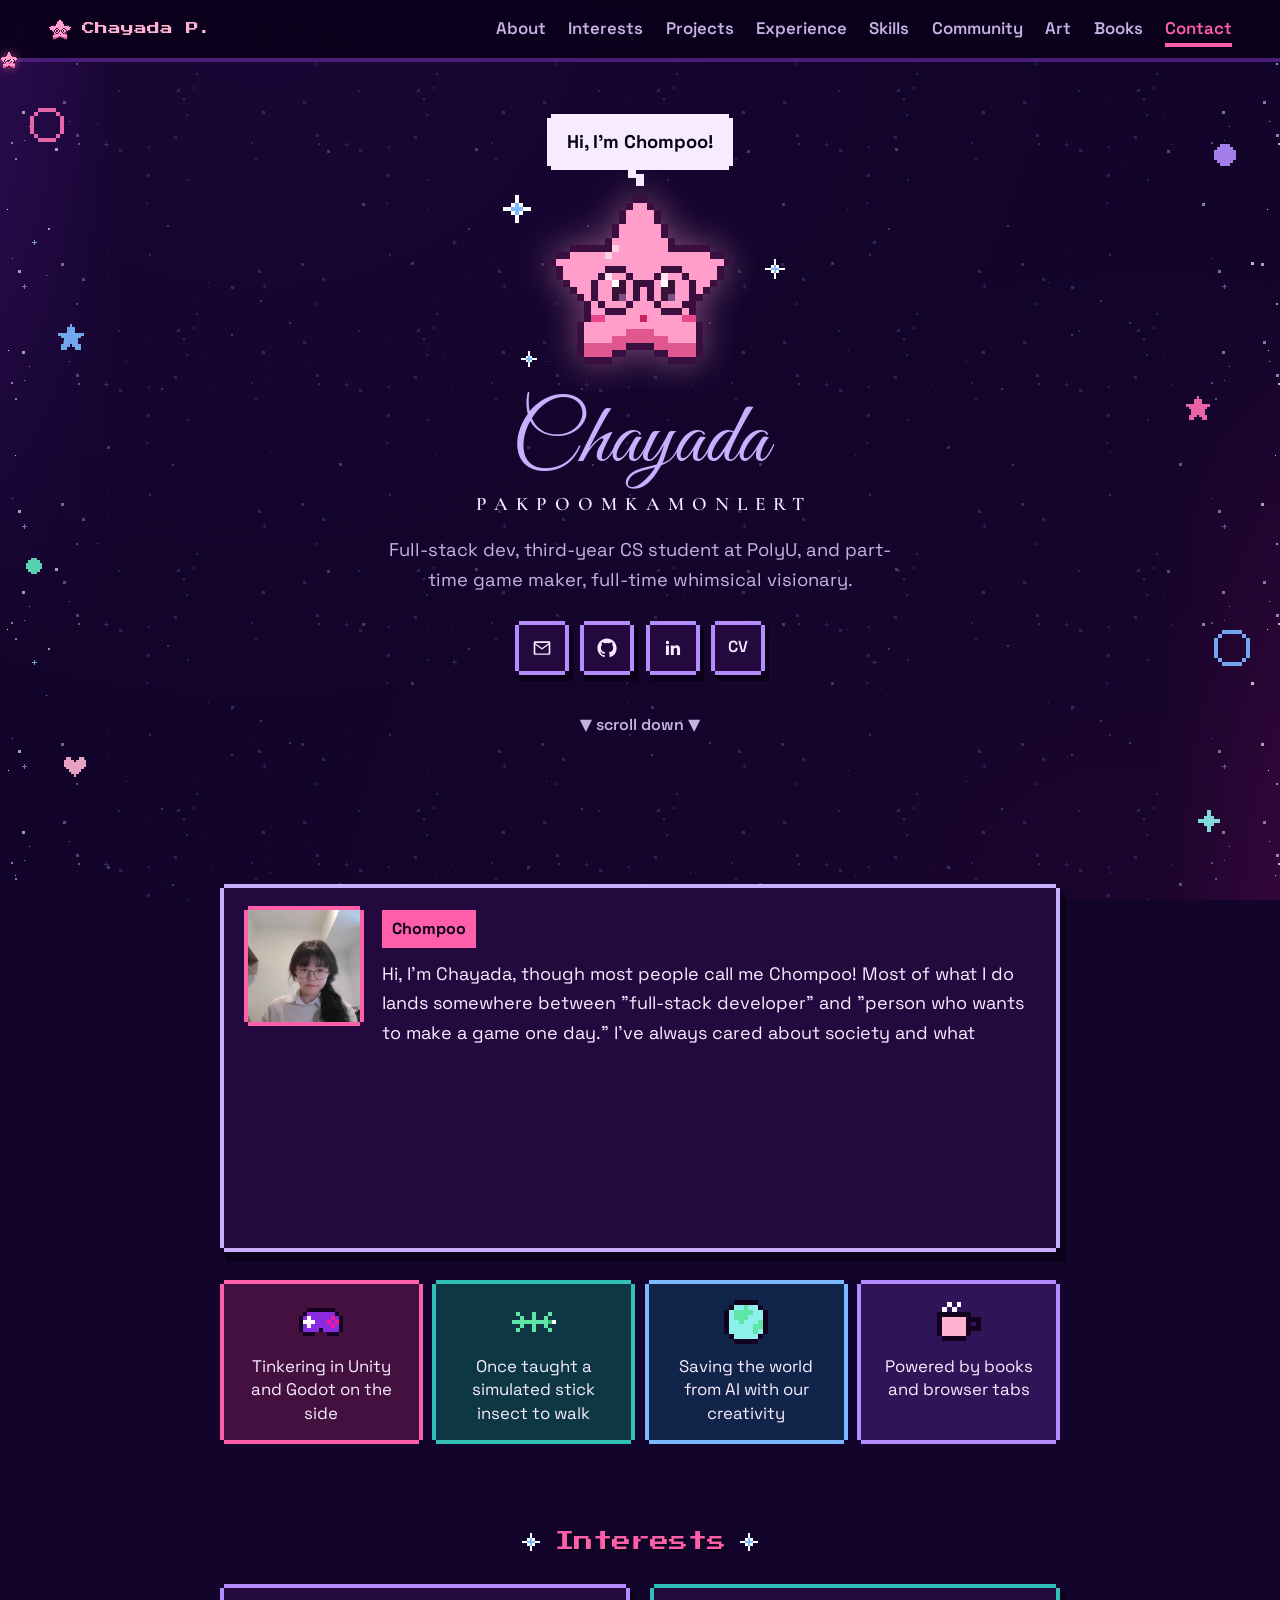
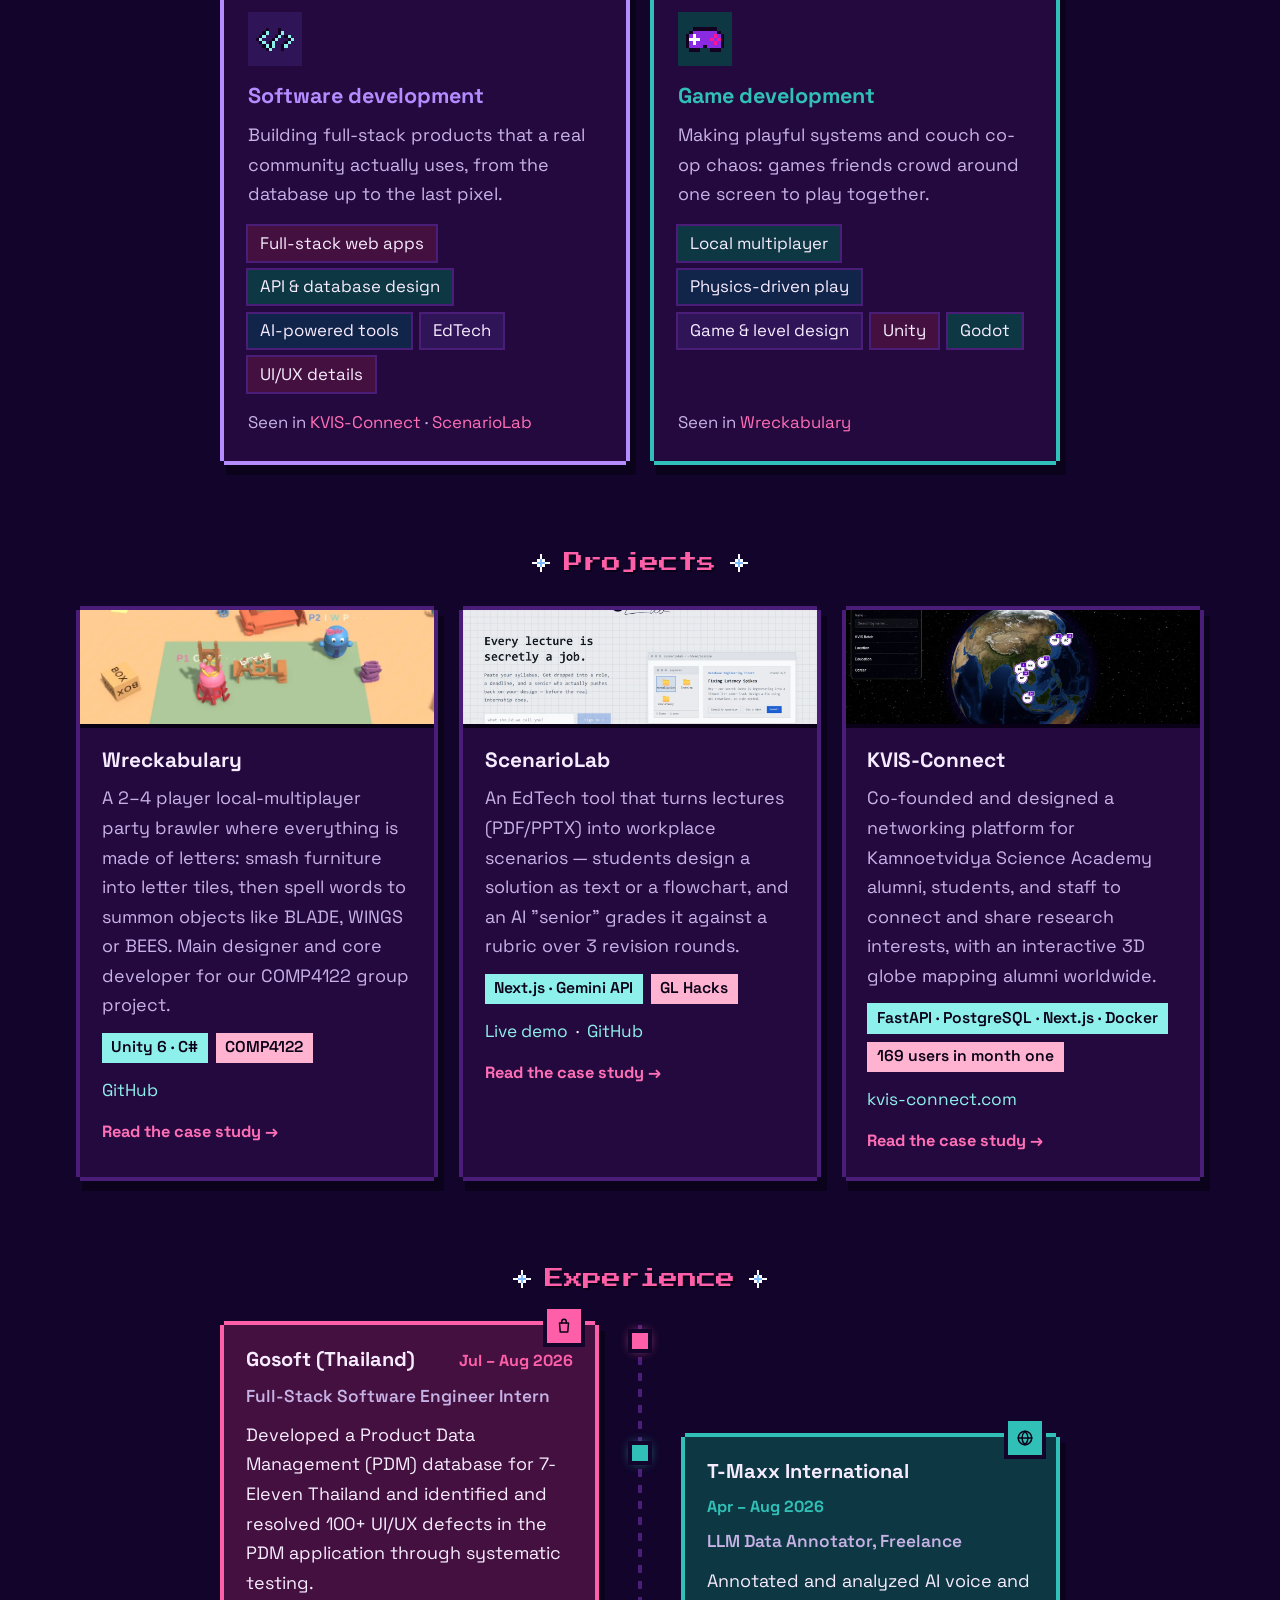
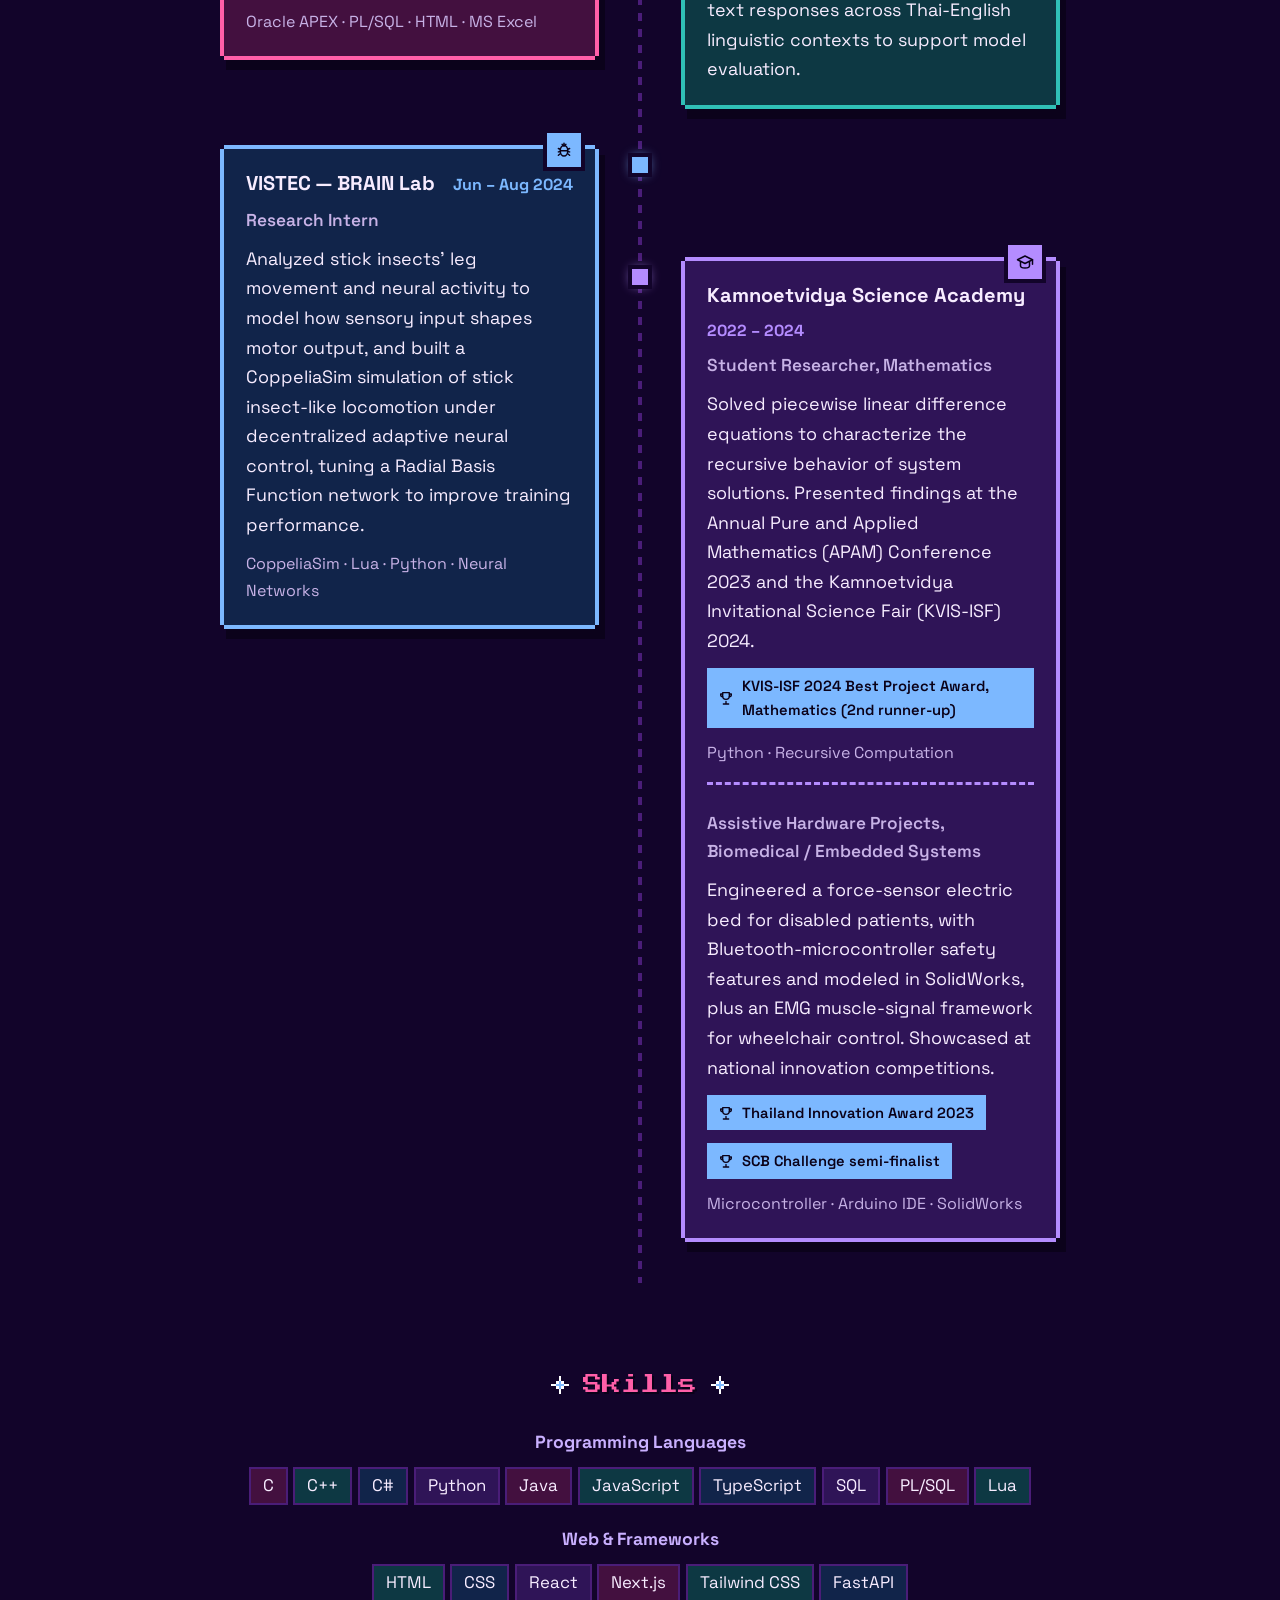
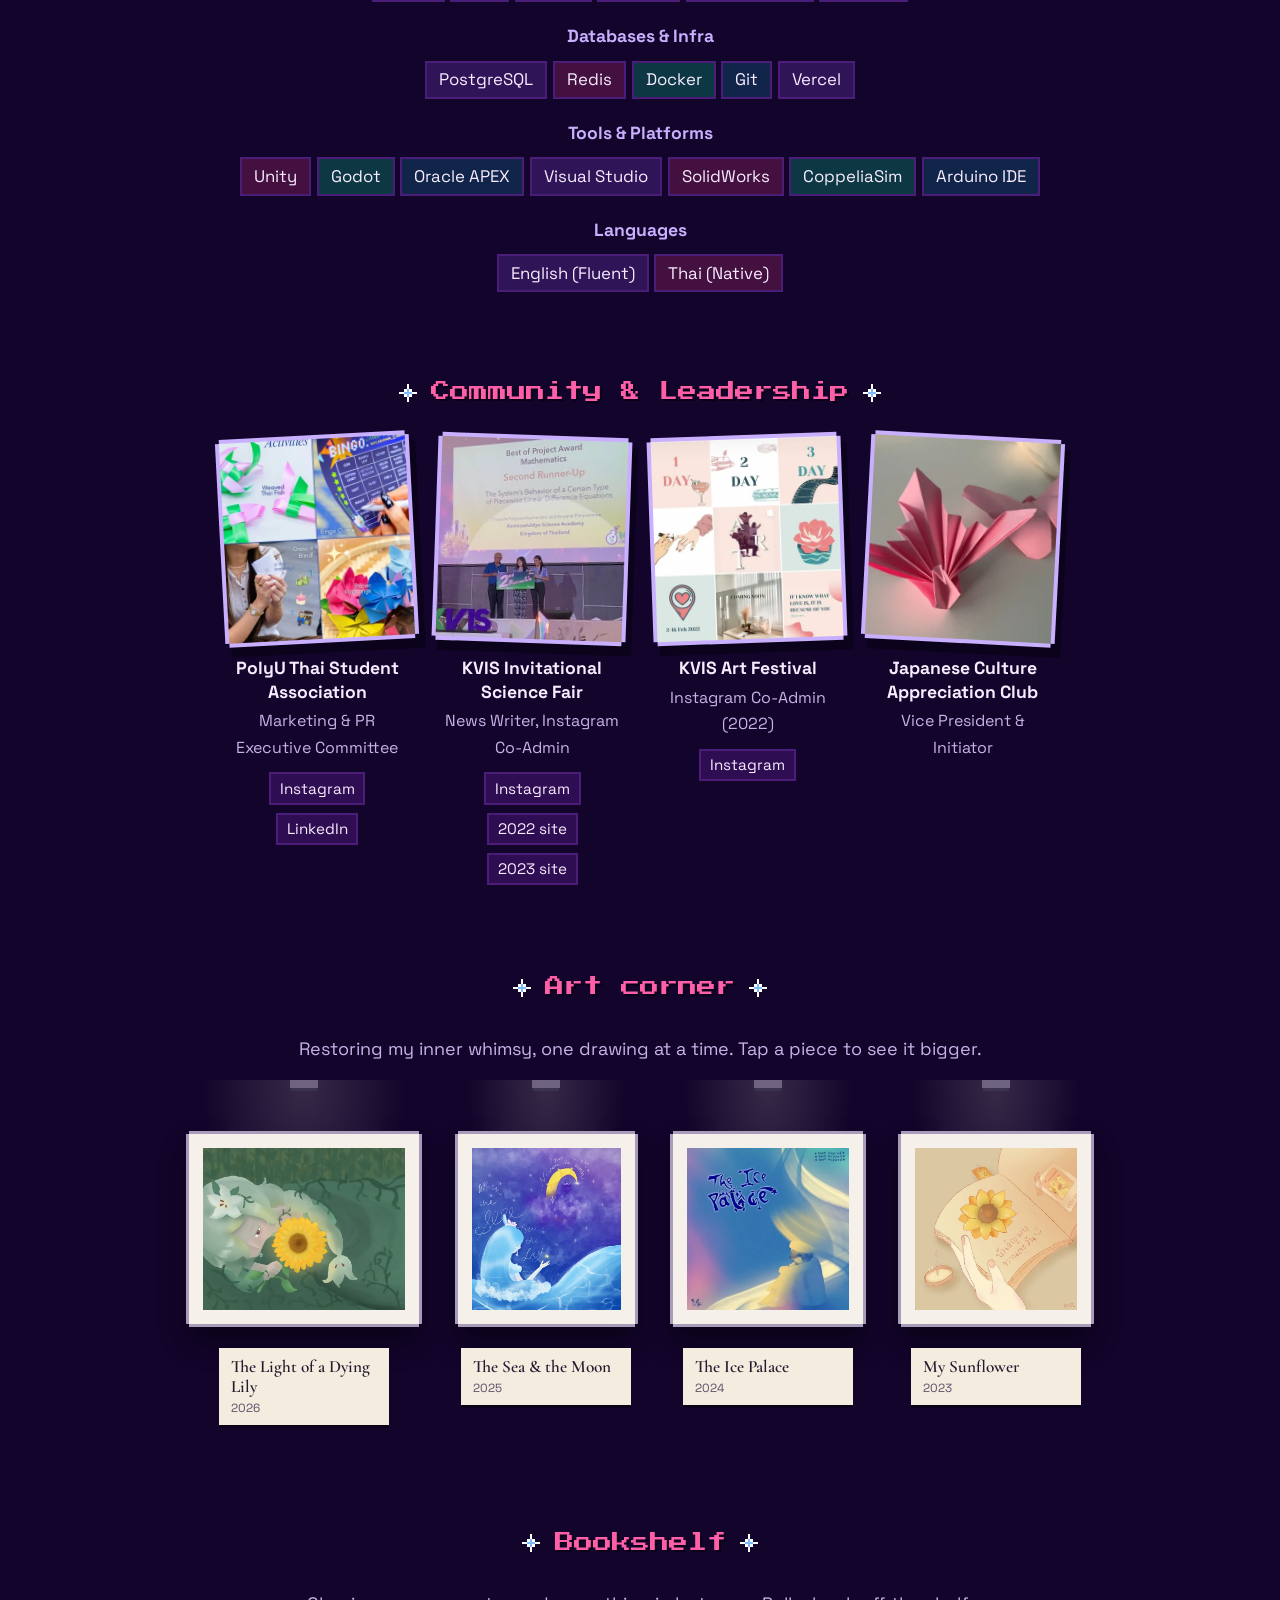
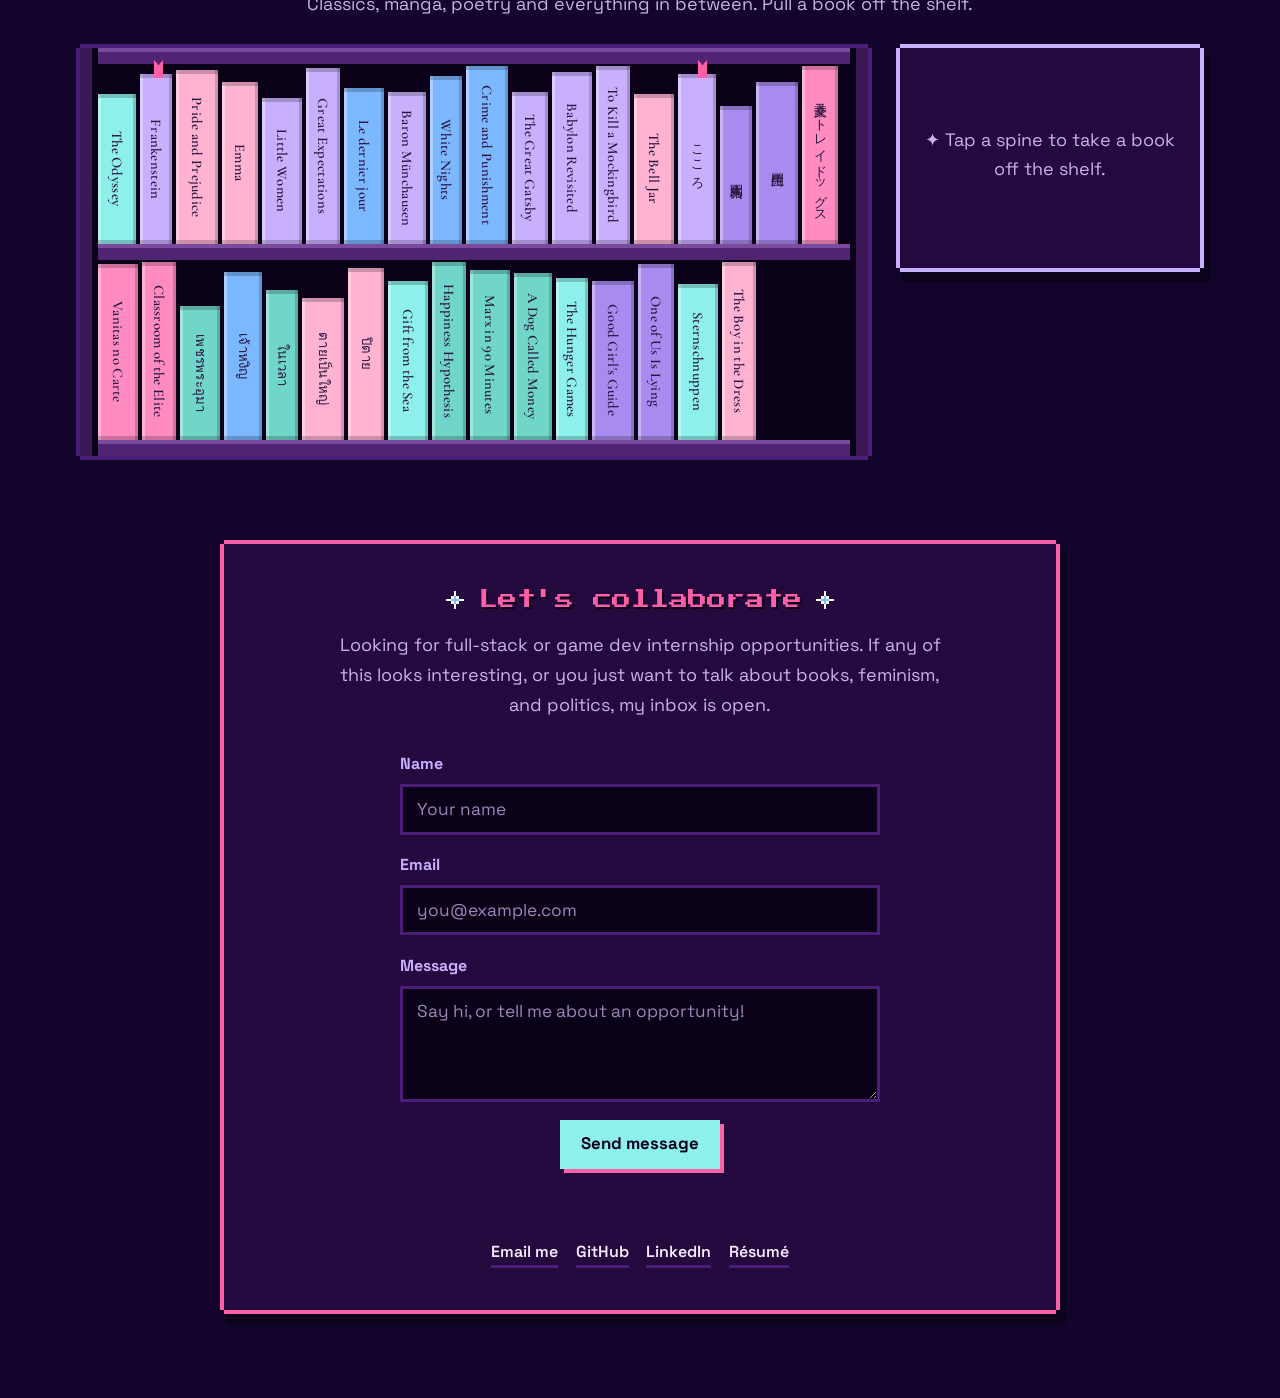
==== commit ea3e2a04: "Fold Assistive Hardware into Experience and move Interests up The Assistive Hardware project card is" ====
--- a/index.html
+++ b/index.html
@@ -20,7 +20,7 @@
 <link rel="preconnect" href="https://fonts.googleapis.com">
 <link rel="preconnect" href="https://fonts.gstatic.com" crossorigin>
 <link href="https://fonts.googleapis.com/css2?family=Press+Start+2P&family=Space+Grotesk:wght@400;500;600;700&family=Great+Vibes&family=Cormorant+Garamond:wght@600&display=swap" rel="stylesheet">
-<link rel="stylesheet" href="style.css?v=26">
+<link rel="stylesheet" href="style.css?v=27">
 <script src="fx.js?v=2" defer></script>
 </head>
 <body>
@@ -46,10 +46,10 @@
     <button class="nav-toggle" id="nav-toggle" aria-label="Toggle menu" aria-expanded="false" aria-controls="site-nav"></button>
     <nav id="site-nav">
       <a href="#about">About</a>
+      <a href="#interests">Interests</a>
       <a href="#projects">Projects</a>
       <a href="#experience">Experience</a>
       <a href="#skills">Skills</a>
-      <a href="#interests">Interests</a>
       <a href="#community">Community</a>
       <a href="#art">Art</a>
       <a href="#books">Books</a>
@@ -116,6 +116,41 @@
     </ul>
   </section>
 
+  <section id="interests" class="wrap">
+    <h2>Interests</h2>
+    <div class="interest-grid">
+
+      <article class="interest-card" style="--card-color: var(--lavender); --card-color-soft: var(--lavender-soft);">
+        <div class="interest-badge"><img src="assets/pixel/icon-code.svg" alt="" width="38" height="22"></div>
+        <h3>Software development</h3>
+        <p>Building full-stack products that a real community actually uses, from the database up to the last pixel.</p>
+        <div class="tags">
+          <span class="tag" style="--tag-color: var(--pink-soft);">Full-stack web apps</span>
+          <span class="tag" style="--tag-color: var(--mint-soft);">API &amp; database design</span>
+          <span class="tag" style="--tag-color: var(--blue-soft);">AI-powered tools</span>
+          <span class="tag" style="--tag-color: var(--lavender-soft);">EdTech</span>
+          <span class="tag" style="--tag-color: var(--pink-soft);">UI/UX details</span>
+        </div>
+        <p class="seen-in">Seen in <a href="projects/kvis-connect/">KVIS-Connect</a> · <a href="projects/scenariolab/">ScenarioLab</a></p>
+      </article>
+
+      <article class="interest-card" style="--card-color: var(--mint); --card-color-soft: var(--mint-soft);">
+        <div class="interest-badge"><img src="assets/pixel/icon-gamepad.svg" alt="" width="38" height="24"></div>
+        <h3>Game development</h3>
+        <p>Making playful systems and couch co-op chaos: games friends crowd around one screen to play together.</p>
+        <div class="tags">
+          <span class="tag" style="--tag-color: var(--mint-soft);">Local multiplayer</span>
+          <span class="tag" style="--tag-color: var(--blue-soft);">Physics-driven play</span>
+          <span class="tag" style="--tag-color: var(--lavender-soft);">Game &amp; level design</span>
+          <span class="tag" style="--tag-color: var(--pink-soft);">Unity</span>
+          <span class="tag" style="--tag-color: var(--mint-soft);">Godot</span>
+        </div>
+        <p class="seen-in">Seen in <a href="projects/wreckabulary/">Wreckabulary</a></p>
+      </article>
+
+    </div>
+  </section>
+
   <section id="projects" class="wrap">
     <h2>Projects</h2>
     <div class="project-grid">
@@ -163,26 +198,6 @@
           </div>
           <div class="link"><a href="https://kvis-connect.com/" target="_blank" rel="noopener">kvis-connect.com</a></div>
           <span class="case-cue" aria-hidden="true">Read the case study <span class="arrow">→</span></span>
-        </div>
-      </div>
-
-      <div class="project-card">
-        <div class="project-top" style="--card-color-soft: var(--mint-soft);">
-          <div class="p-icon">
-            <svg viewBox="0 0 24 24" fill="none" stroke="var(--ink)" stroke-width="2" stroke-linecap="round" stroke-linejoin="round" aria-hidden="true">
-              <path d="M2 17v3M22 17v3M2 12h20v5H2z"/>
-              <path d="M4 12V8a2 2 0 0 1 2-2h4a2 2 0 0 1 2 2v4"/>
-            </svg>
-          </div>
-        </div>
-        <div class="body">
-          <h3>Assistive Hardware</h3>
-          <p>A force-sensor electric bed for disabled patients with Bluetooth-microcontroller safety features, modeled in SolidWorks, plus an EMG muscle-signal framework for wheelchair control.</p>
-          <div class="pills">
-            <span class="stat tech">Arduino · SolidWorks</span>
-            <span class="stat">Thailand Innovation Award 2023</span>
-            <span class="stat">SCB Challenge semi-finalist</span>
-          </div>
         </div>
       </div>
 
@@ -283,7 +298,23 @@
 
           <div class="sub-role">
             <div class="role">Assistive Hardware Projects, Biomedical / Embedded Systems</div>
-            <p>Engineered a force-sensor electric bed with Bluetooth-microcontroller safety features (SolidWorks) and an EMG muscle-signal wheelchair control framework, showcased at national innovation competitions.</p>
+            <p>Engineered a force-sensor electric bed for disabled patients, with Bluetooth-microcontroller safety features and modeled in SolidWorks, plus an EMG muscle-signal framework for wheelchair control. Showcased at national innovation competitions.</p>
+            <div class="award">
+              <svg viewBox="0 0 24 24" fill="none" stroke="currentColor" stroke-width="2" stroke-linecap="round" stroke-linejoin="round" aria-hidden="true">
+                <path d="M8 21h8M12 17v4"/>
+                <path d="M7 4h10v5a5 5 0 0 1-10 0V4Z"/>
+                <path d="M7 6H4v1a3 3 0 0 0 3 3M17 6h3v1a3 3 0 0 1-3 3"/>
+              </svg>
+              Thailand Innovation Award 2023
+            </div>
+            <div class="award">
+              <svg viewBox="0 0 24 24" fill="none" stroke="currentColor" stroke-width="2" stroke-linecap="round" stroke-linejoin="round" aria-hidden="true">
+                <path d="M8 21h8M12 17v4"/>
+                <path d="M7 4h10v5a5 5 0 0 1-10 0V4Z"/>
+                <path d="M7 6H4v1a3 3 0 0 0 3 3M17 6h3v1a3 3 0 0 1-3 3"/>
+              </svg>
+              SCB Challenge semi-finalist
+            </div>
             <div class="tools">Microcontroller · Arduino IDE · SolidWorks</div>
           </div>
         </div>
@@ -354,41 +385,6 @@
         <span class="tag" style="--tag-color: var(--lavender-soft);">English (Fluent)</span>
         <span class="tag" style="--tag-color: var(--pink-soft);">Thai (Native)</span>
       </div>
-    </div>
-  </section>
-
-  <section id="interests" class="wrap">
-    <h2>Interests</h2>
-    <div class="interest-grid">
-
-      <article class="interest-card" style="--card-color: var(--lavender); --card-color-soft: var(--lavender-soft);">
-        <div class="interest-badge"><img src="assets/pixel/icon-code.svg" alt="" width="38" height="22"></div>
-        <h3>Software development</h3>
-        <p>Building full-stack products that a real community actually uses, from the database up to the last pixel.</p>
-        <div class="tags">
-          <span class="tag" style="--tag-color: var(--pink-soft);">Full-stack web apps</span>
-          <span class="tag" style="--tag-color: var(--mint-soft);">API &amp; database design</span>
-          <span class="tag" style="--tag-color: var(--blue-soft);">AI-powered tools</span>
-          <span class="tag" style="--tag-color: var(--lavender-soft);">EdTech</span>
-          <span class="tag" style="--tag-color: var(--pink-soft);">UI/UX details</span>
-        </div>
-        <p class="seen-in">Seen in <a href="projects/kvis-connect/">KVIS-Connect</a> · <a href="projects/scenariolab/">ScenarioLab</a></p>
-      </article>
-
-      <article class="interest-card" style="--card-color: var(--mint); --card-color-soft: var(--mint-soft);">
-        <div class="interest-badge"><img src="assets/pixel/icon-gamepad.svg" alt="" width="38" height="24"></div>
-        <h3>Game development</h3>
-        <p>Making playful systems and couch co-op chaos: games friends crowd around one screen to play together.</p>
-        <div class="tags">
-          <span class="tag" style="--tag-color: var(--mint-soft);">Local multiplayer</span>
-          <span class="tag" style="--tag-color: var(--blue-soft);">Physics-driven play</span>
-          <span class="tag" style="--tag-color: var(--lavender-soft);">Game &amp; level design</span>
-          <span class="tag" style="--tag-color: var(--pink-soft);">Unity</span>
-          <span class="tag" style="--tag-color: var(--mint-soft);">Godot</span>
-        </div>
-        <p class="seen-in">Seen in <a href="projects/wreckabulary/">Wreckabulary</a></p>
-      </article>
-
     </div>
   </section>
 
--- a/style.css
+++ b/style.css
@@ -751,11 +751,17 @@
 }
 
 /* ---------- Projects ---------- */
-.project-grid{
+.project-grid{                  /* three cards side by side, a little wider than the text column */
   display: grid;
-  grid-template-columns: 1fr 1fr;
+  grid-template-columns: repeat(3, 1fr);
   gap: 1.8rem;
-  margin-top: 0.8rem;
+  width: min(1120px, calc(100vw - 32px));
+  margin: 0.8rem 0 0 50%;
+  transform: translateX(-50%);
+}
+@media (max-width: 1000px){
+  .project-grid{ grid-template-columns: 1fr 1fr; width: auto; margin-left: 0; transform: none; }
+  .project-grid > :last-child:nth-child(odd){ grid-column: 1 / -1; }   /* no lonely card on the last row */
 }
 .project-card{
   --frame: var(--line);
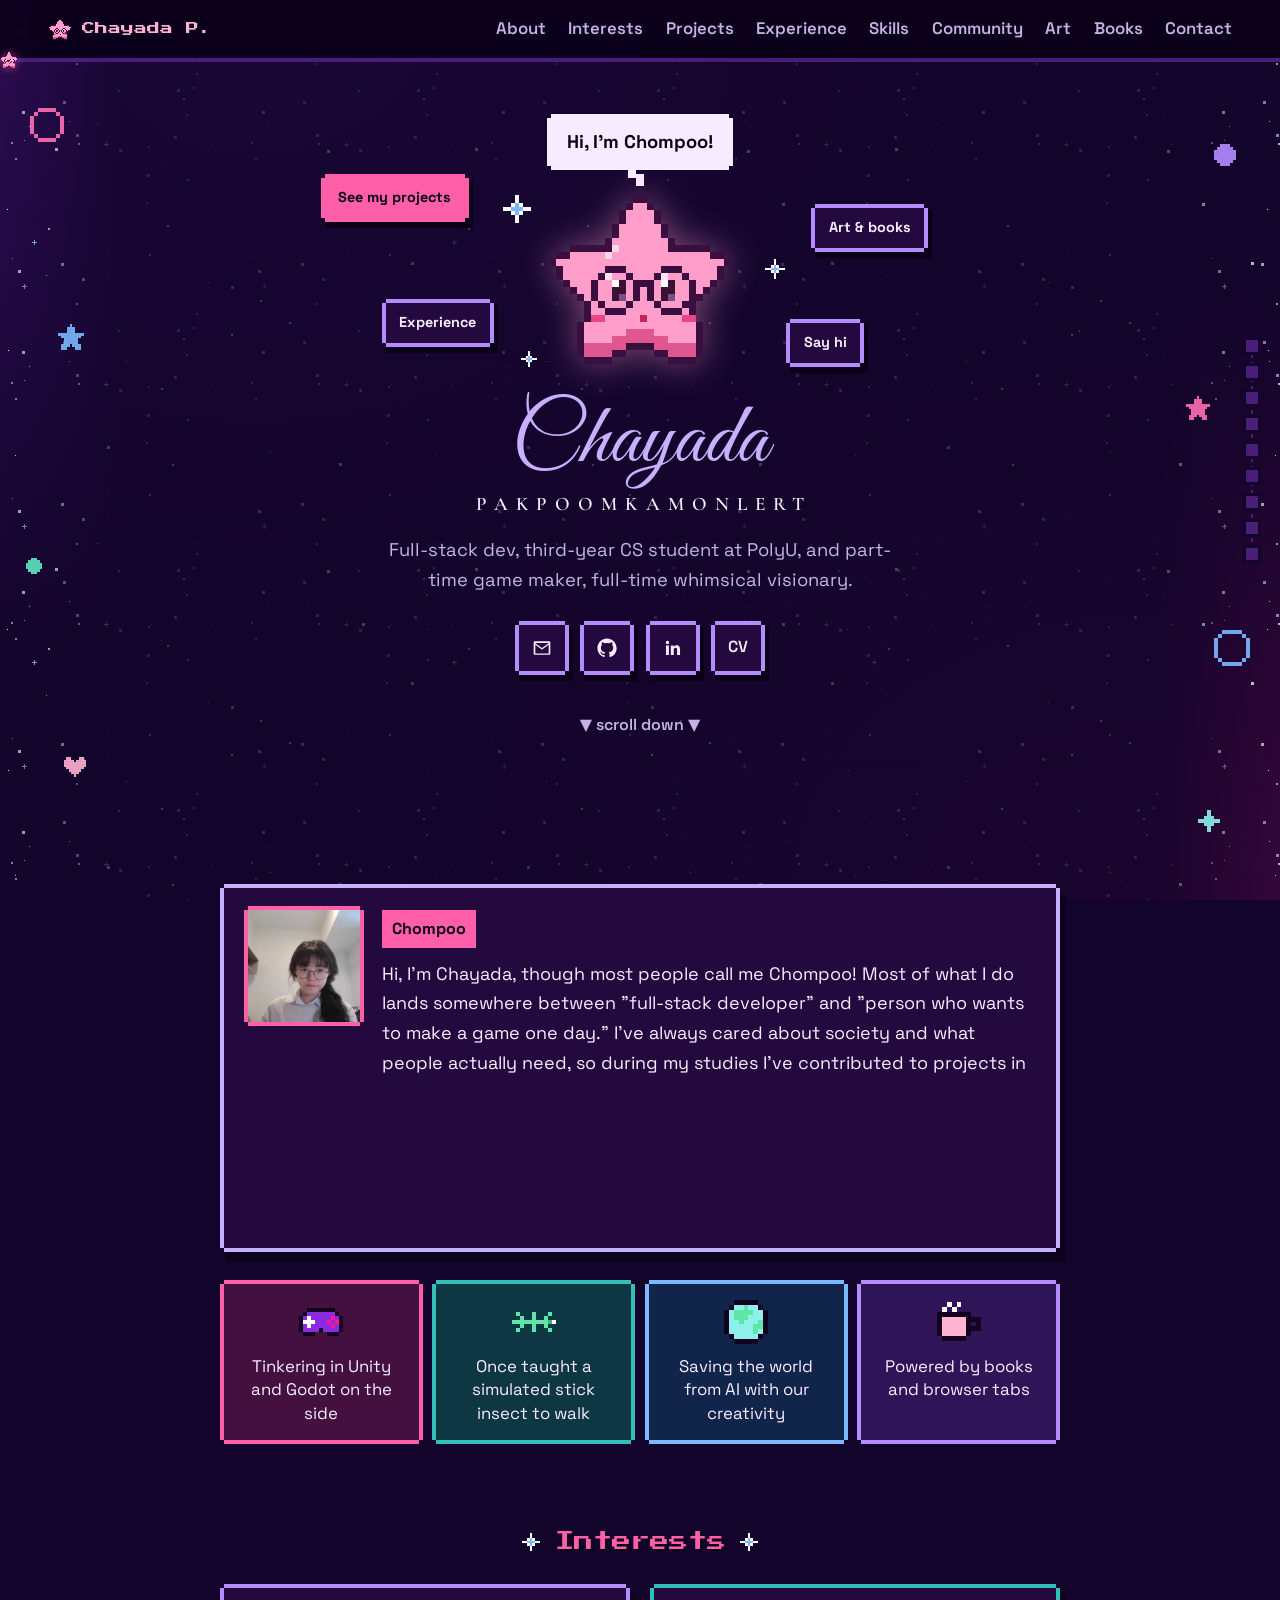
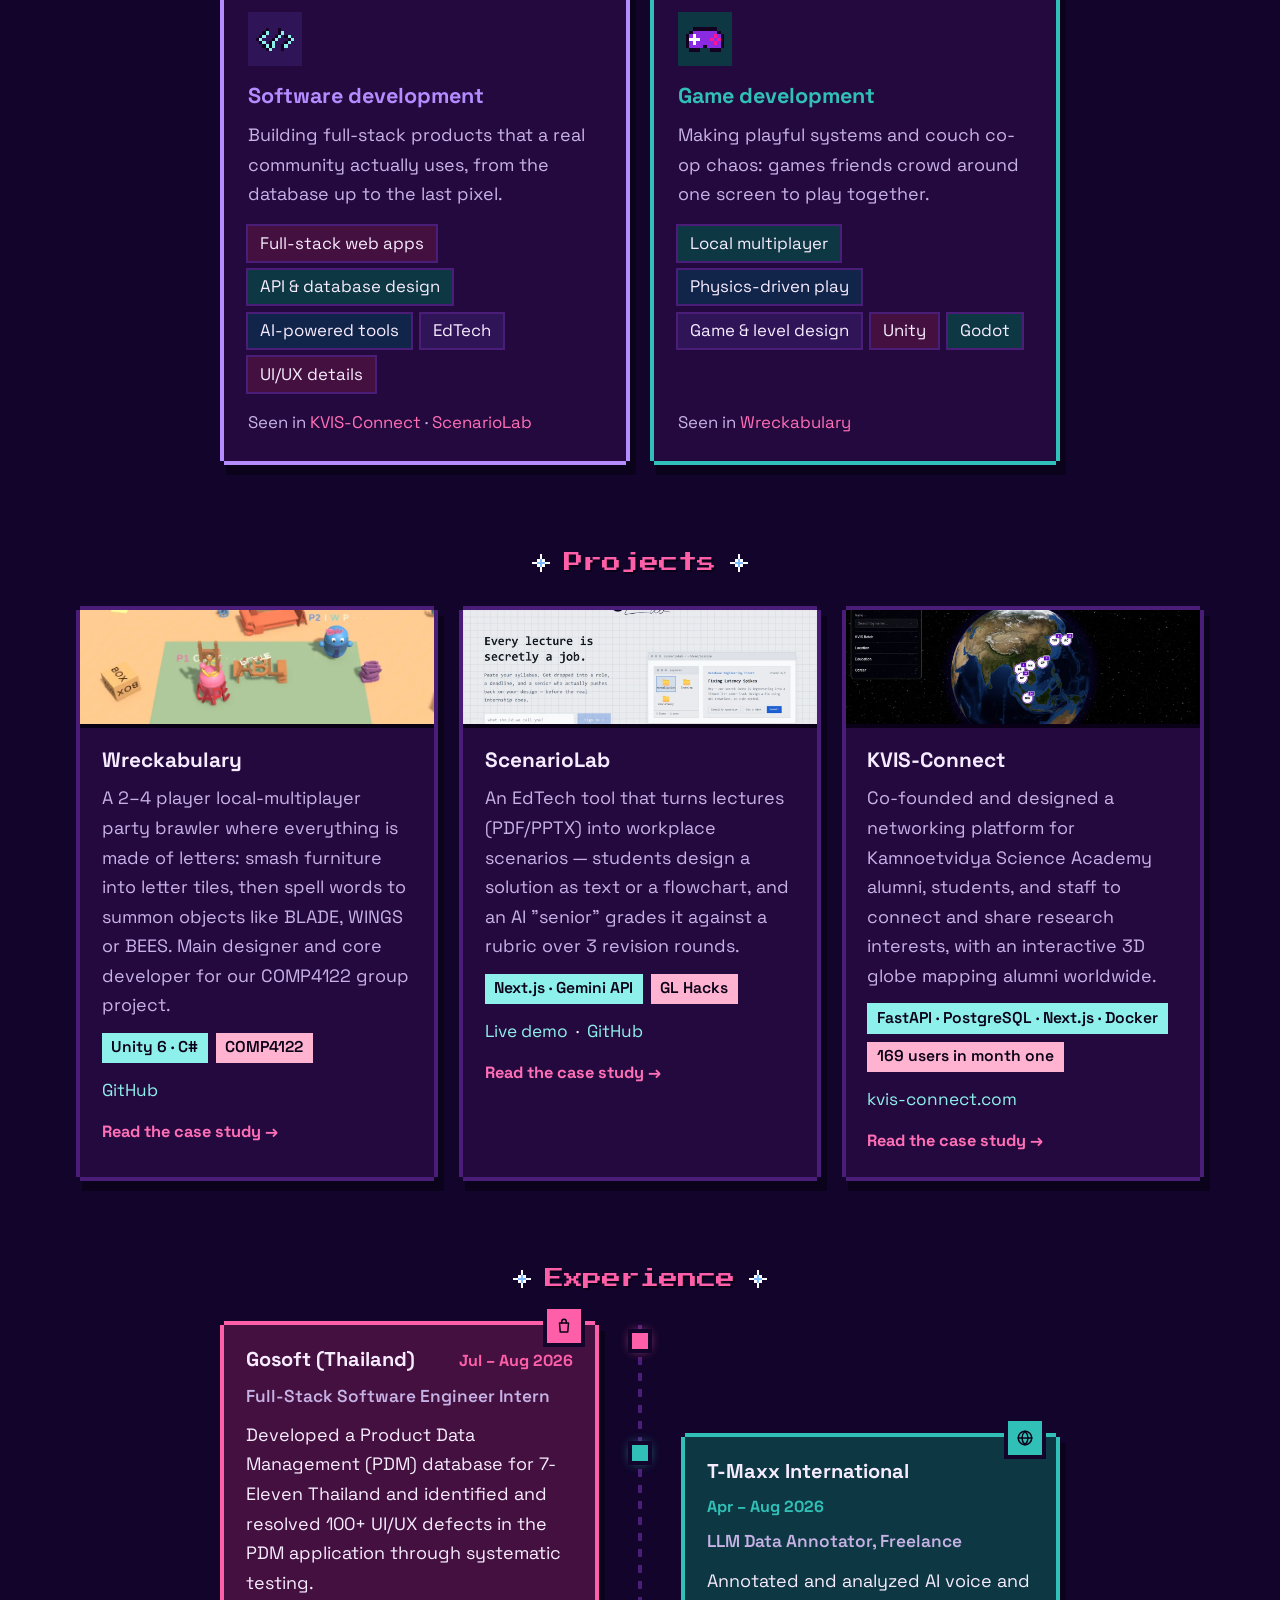
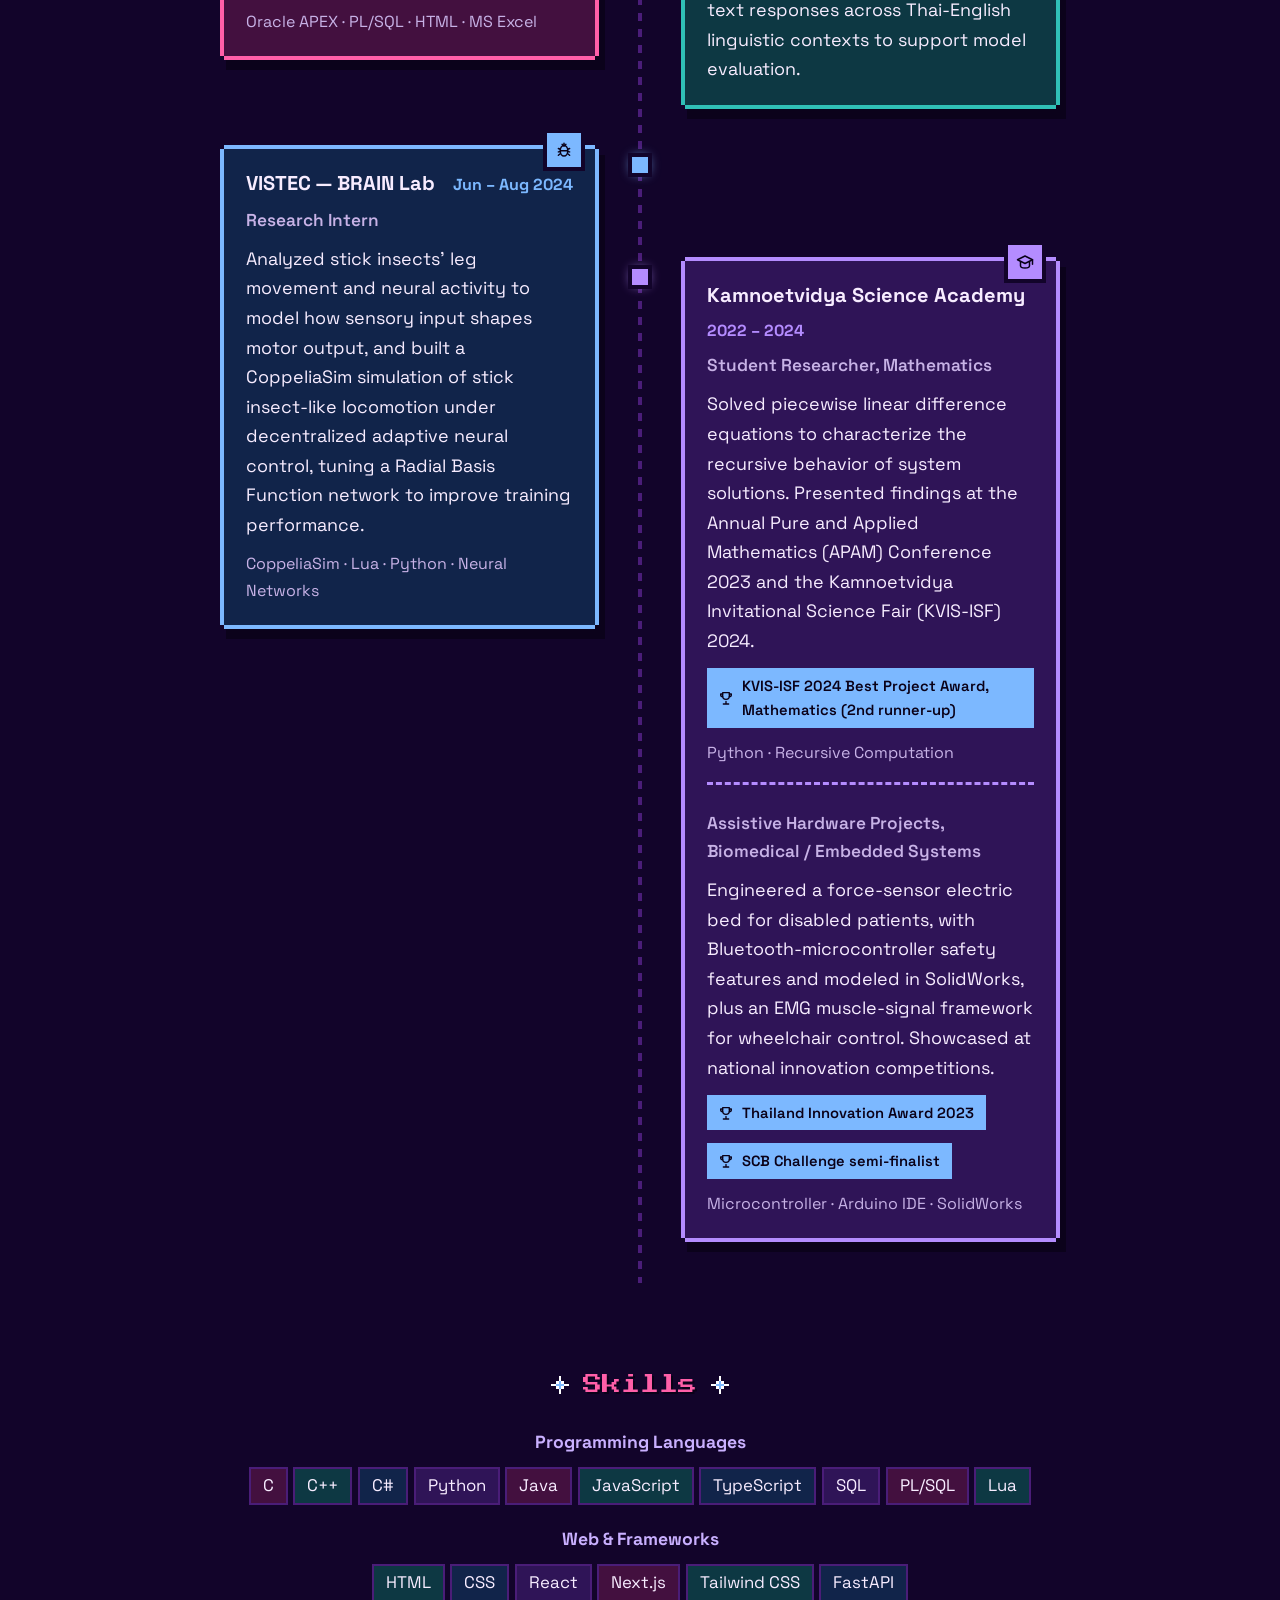
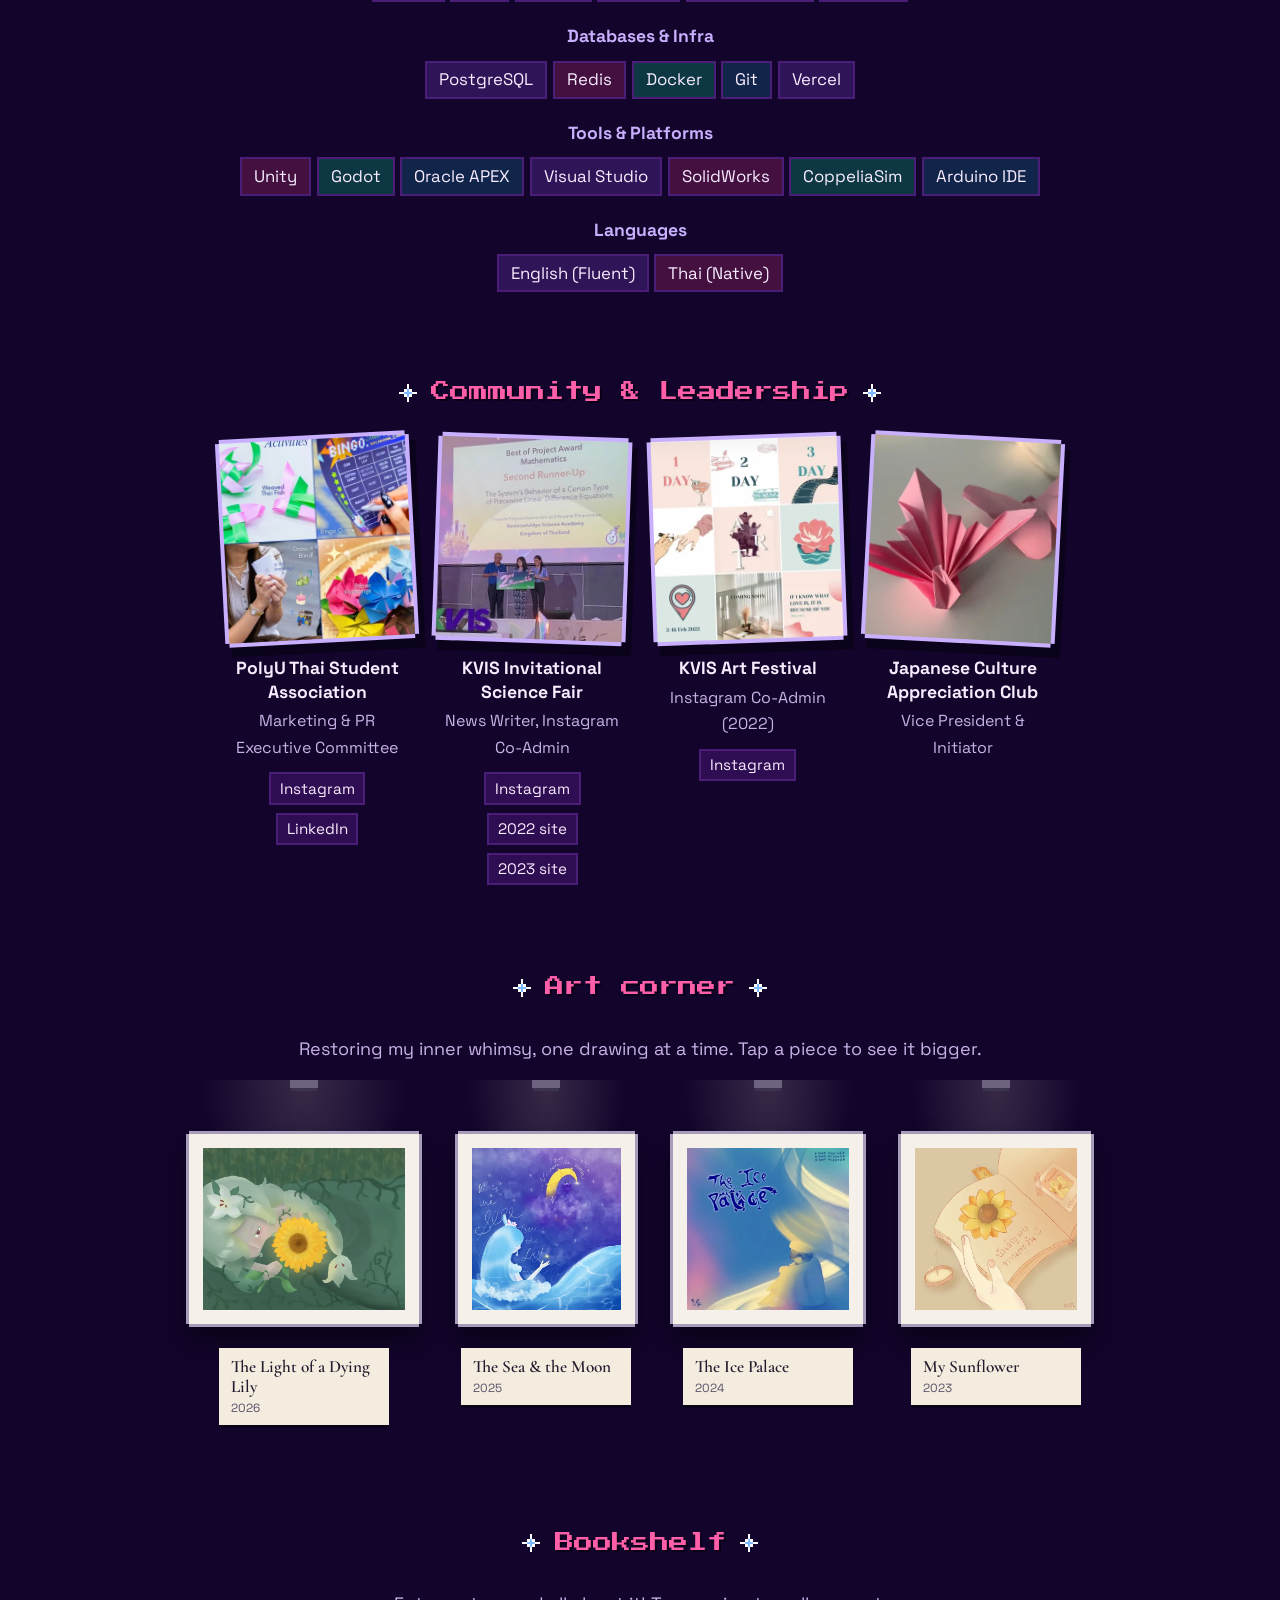
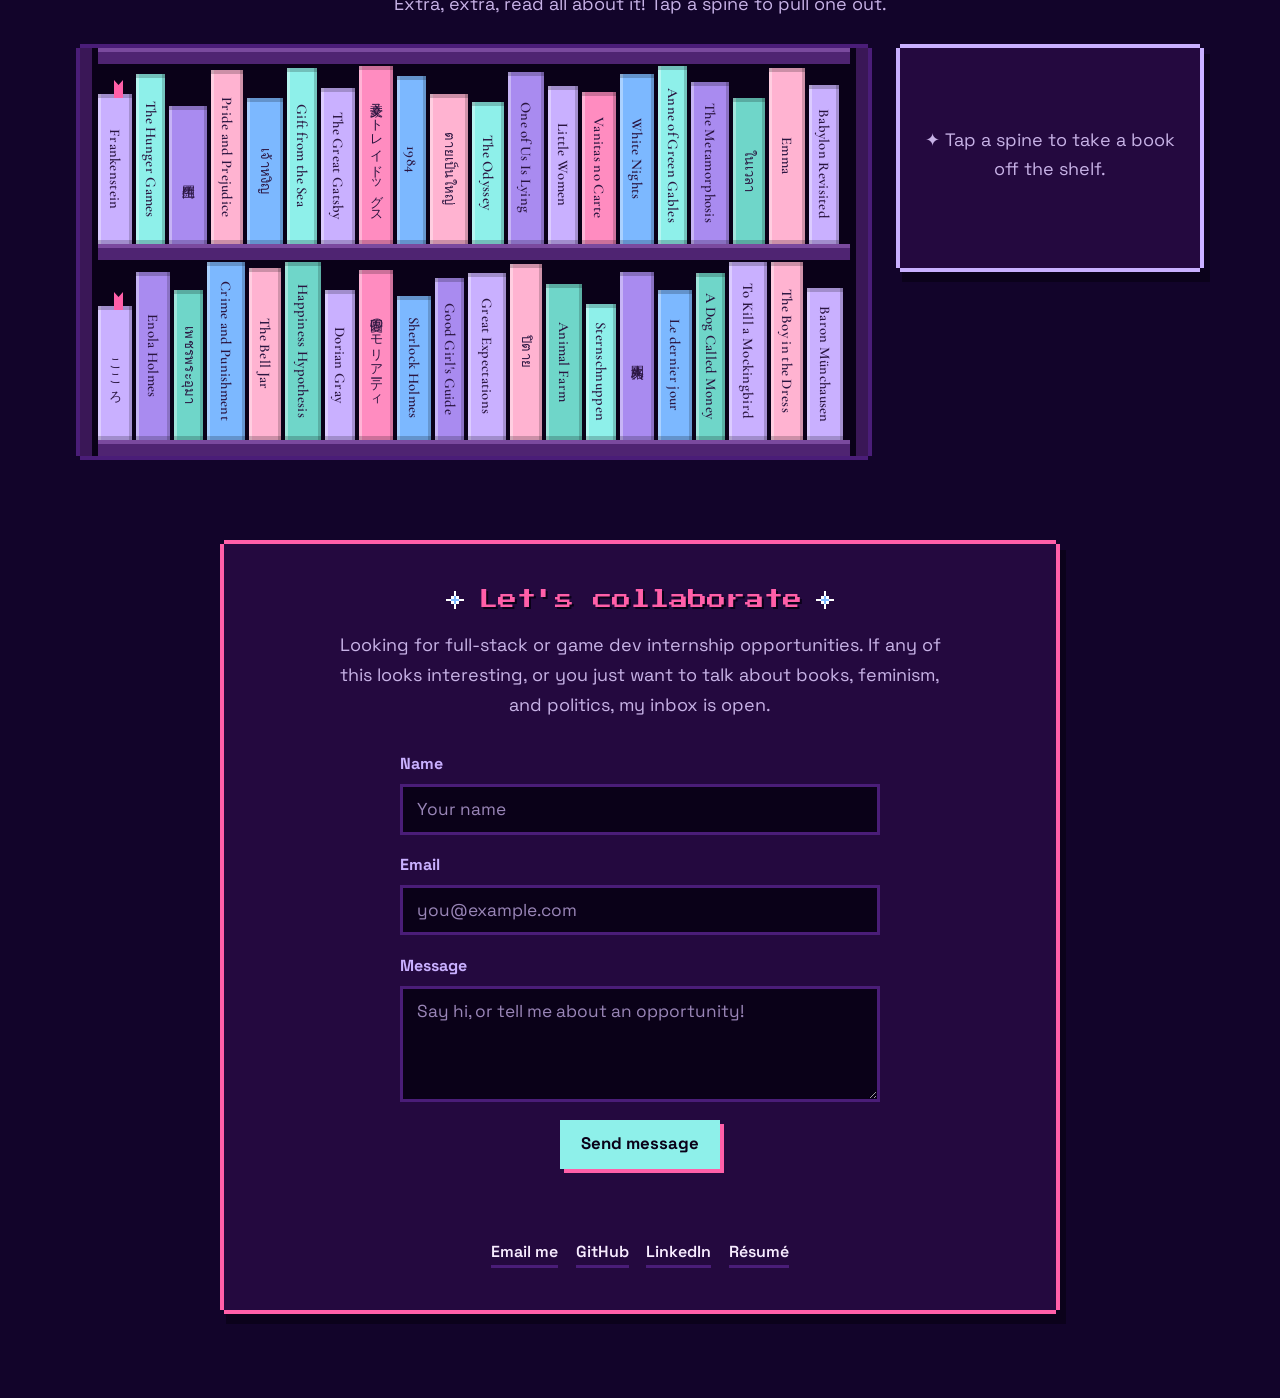
==== commit 091ba44f: "Add a title-screen menu, section dots and more books - Four pixel buttons float around the star on t" ====
--- a/index.html
+++ b/index.html
@@ -20,7 +20,7 @@
 <link rel="preconnect" href="https://fonts.googleapis.com">
 <link rel="preconnect" href="https://fonts.gstatic.com" crossorigin>
 <link href="https://fonts.googleapis.com/css2?family=Press+Start+2P&family=Space+Grotesk:wght@400;500;600;700&family=Great+Vibes&family=Cormorant+Garamond:wght@600&display=swap" rel="stylesheet">
-<link rel="stylesheet" href="style.css?v=27">
+<link rel="stylesheet" href="style.css?v=29">
 <script src="fx.js?v=2" defer></script>
 </head>
 <body>
@@ -59,6 +59,22 @@
   <div class="progress" aria-hidden="true"><span class="bar"></span><img class="rider" src="assets/pixel/star.svg" alt="" width="18" height="18"></div>
 </div>
 
+<nav class="level-map" aria-label="Page map">
+  <ol>
+    <li><a href="#about"><span>About</span></a></li>
+    <li><a href="#interests"><span>Interests</span></a></li>
+    <li><a href="#projects"><span>Projects</span></a></li>
+    <li><a href="#experience"><span>Experience</span></a></li>
+    <li><a href="#skills"><span>Skills</span></a></li>
+    <li><a href="#community"><span>Community</span></a></li>
+    <li><a href="#art"><span>Art</span></a></li>
+    <li><a href="#books"><span>Books</span></a></li>
+    <li><a href="#contact"><span>Contact</span></a></li>
+  </ol>
+</nav>
+
+<a class="to-top" href="#top" aria-label="Back to top"><img src="assets/pixel/star.svg" alt="" width="30" height="30"></a>
+
 <header class="hero wrap" id="top">
   <div class="hero-stage">
     <p class="bubble">Hi, I'm Chompoo!</p>
@@ -72,6 +88,12 @@
     </div>
     </button>
   </div>
+  <nav class="hero-menu" aria-label="Jump to a section">
+    <a class="main m1" href="#projects">See my projects</a>
+    <a class="m2" href="#experience">Experience</a>
+    <a class="m3" href="#art">Art &amp; books</a>
+    <a class="m4" href="#contact">Say hi</a>
+  </nav>
   <h1><span class="first">Chayada</span> <span class="last">Pakpoomkamonlert</span></h1>
   <p class="tagline">Full-stack dev, third-year CS student at PolyU, and part-time game maker, full-time whimsical visionary.</p>
   <div class="social-row icon-row">
@@ -485,43 +507,49 @@
 
   <section id="books" class="wrap">
     <h2>Bookshelf</h2>
-    <p class="lede books-intro">Classics, manga, poetry and everything in between. Pull a book off the shelf.</p>
+    <p class="lede books-intro">Extra, extra, read all about it! Tap a spine to pull one out.</p>
     <div class="bookcase">
       <div class="shelf">
-        <button class="book c-aqua" type="button" aria-pressed="false" style="--h:150px;--w:38px" data-title="The Odyssey" data-author="Homer" data-cat="Epic poetry" data-about="After the Trojan War, Odysseus spends ten years fighting his way home to Ithaca." data-quote="If some god strikes me on the wine-dark sea, I will endure it. By now I am well trained in suffering." data-note="Emily Wilson&#x27;s translation"><span>The Odyssey</span></button>
-        <button class="book c-lilac" type="button" aria-pressed="false" style="--h:170px;--w:32px" data-title="Frankenstein; or, The Modern Prometheus" data-author="Mary Shelley" data-cat="Science fiction" data-about="A young scientist brings a creature to life, abandons it, and both of them pay for it." data-quote="I was benevolent and good; misery made me a fiend." data-fav><span>Frankenstein</span></button>
-        <button class="book c-rose" type="button" aria-pressed="false" style="--h:174px;--w:42px" data-title="Pride and Prejudice" data-author="Jane Austen" data-cat="Classic literature" data-about="Elizabeth Bennet and the proud Mr Darcy misjudge each other, then slowly learn better." data-quote="There is a stubbornness about me that never can bear to be frightened at the will of others."><span>Pride and Prejudice</span></button>
-        <button class="book c-rose" type="button" aria-pressed="false" style="--h:162px;--w:36px" data-title="Emma" data-author="Jane Austen" data-cat="Classic literature" data-about="A clever, well-meaning young woman plays matchmaker for everyone except herself." data-quote="If I loved you less, I might be able to talk about it more."><span>Emma</span></button>
-        <button class="book c-lilac" type="button" aria-pressed="false" style="--h:146px;--w:40px" data-title="Little Women" data-author="Louisa May Alcott" data-cat="Classic literature" data-about="The four March sisters grow up during the American Civil War, each chasing her own dream." data-quote="I want to do something splendid… something heroic or wonderful that won&#x27;t be forgotten after I&#x27;m dead. I don&#x27;t know what, but I&#x27;m on the watch for it and mean to astonish you all someday."><span>Little Women</span></button>
-        <button class="book c-lilac" type="button" aria-pressed="false" style="--h:176px;--w:34px" data-title="Great Expectations" data-author="Charles Dickens" data-cat="Classic literature" data-about="Orphan Pip is lifted into wealth by a secret benefactor, and learns what really matters." data-quote="Heaven knows we need never be ashamed of our tears."><span>Great Expectations</span></button>
-        <button class="book c-blue" type="button" aria-pressed="false" style="--h:156px;--w:40px" data-title="Le dernier jour d&#x27;un condamné" data-author="Victor Hugo" data-cat="Historical" data-about="A condemned man&#x27;s diary of his last weeks before the guillotine: Hugo&#x27;s case against the death penalty." data-quote="Yet, O sad laws! O miserable humanity! Listen! I am not a wicked man." data-lang="fr"><span lang="fr">Le dernier jour</span></button>
-        <button class="book c-lilac" type="button" aria-pressed="false" style="--h:152px;--w:38px" data-title="Baron Münchausen&#x27;s Narrative of His Marvellous Travels and Campaigns in Russia" data-author="Rudolf Erich Raspe" data-cat="Classic literature" data-about="Tall tales from a baron who rides a cannonball and pulls himself out of a swamp by his own hair." data-quote=""><span>Baron Münchausen</span></button>
-        <button class="book c-blue" type="button" aria-pressed="false" style="--h:168px;--w:32px" data-title="White Nights" data-author="Fyodor Dostoevsky" data-cat="Classic literature" data-about="A lonely dreamer meets a girl over four white nights in St Petersburg." data-quote="But how could you live and have no story to tell?"><span>White Nights</span></button>
-        <button class="book c-blue" type="button" aria-pressed="false" style="--h:178px;--w:42px" data-title="Crime and Punishment" data-author="Fyodor Dostoevsky" data-cat="Classic literature" data-about="A poor student in St Petersburg commits a murder, then is hunted by his own conscience." data-quote="Pain and suffering are always inevitable for a large intelligence and a deep heart."><span>Crime and Punishment</span></button>
-        <button class="book c-lilac" type="button" aria-pressed="false" style="--h:152px;--w:36px" data-title="The Great Gatsby" data-author="F. Scott Fitzgerald" data-cat="Classic literature" data-about="Nick watches his mysterious neighbour Gatsby throw lavish parties, all to win back Daisy." data-quote="Gatsby believed in the green light."><span>The Great Gatsby</span></button>
-        <button class="book c-lilac" type="button" aria-pressed="false" style="--h:172px;--w:40px" data-title="Babylon Revisited and Other Stories" data-author="F. Scott Fitzgerald" data-cat="Classic literature" data-about="Fitzgerald&#x27;s short stories of the Jazz Age and the years after, including The Ice Palace." data-quote="Long ago, there was something in me, but now that thing is gone."><span>Babylon Revisited</span></button>
-        <button class="book c-lilac" type="button" aria-pressed="false" style="--h:178px;--w:34px" data-title="To Kill a Mockingbird" data-author="Harper Lee" data-cat="Classic literature" data-about="Scout grows up in 1930s Alabama while her father defends a Black man wrongly accused." data-quote="You never really understand a person until you consider things from his point of view… until you climb inside of his skin and walk around in it."><span>To Kill a Mockingbird</span></button>
-        <button class="book c-rose" type="button" aria-pressed="false" style="--h:150px;--w:40px" data-title="The Bell Jar" data-author="Sylvia Plath" data-cat="Classic literature" data-about="Esther Greenwood wins a dream summer internship in New York, then slides into depression." data-quote="I took a deep breath and listened to the old brag of my heart. I am, I am, I am."><span>The Bell Jar</span></button>
-        <button class="book c-lilac" type="button" aria-pressed="false" style="--h:170px;--w:38px" data-title="こころ (Kokoro)" data-author="Natsume Sōseki" data-cat="Classic literature" data-about="A student befriends a man he calls Sensei, whose final letter reveals a past of guilt and loneliness." data-quote="I believe that words uttered in passion contain a greater living truth than do those words which express thoughts rationally conceived. It is blood that moves the body." data-fav data-lang="ja"><span lang="ja">こころ</span></button>
-        <button class="book c-lavender" type="button" aria-pressed="false" style="--h:138px;--w:32px" data-title="No Longer Human (人間失格)" data-author="Osamu Dazai" data-cat="Classic literature" data-about="Yōzō hides behind a clown&#x27;s mask to get through a world of people he can&#x27;t understand, and slowly falls apart." data-quote="Mine has been a life of much shame." data-lang="ja"><span lang="ja">人間失格</span></button>
-        <button class="book c-lavender" type="button" aria-pressed="false" style="--h:162px;--w:42px" data-title="Rashōmon" data-author="Akutagawa Ryūnosuke" data-cat="Psychological fiction" data-about="Under a crumbling gate in the rain, a starving servant must choose between starving and stealing." data-quote="Where the servant went, no one knows." data-lang="ja"><span lang="ja">羅生門</span></button>
-        <button class="book c-pink" type="button" aria-pressed="false" style="--h:178px;--w:36px" data-title="Bungo Stray Dogs" data-author="Kafka Asagiri &amp; Sango Harukawa" data-cat="Manga" data-about="Famous writers reborn as detectives with supernatural abilities." data-quote="" data-note="Vol. 14" data-lang="ja"><span lang="ja">文豪ストレイドッグス</span></button>
-        <button class="book c-pink" type="button" aria-pressed="false" style="--h:176px;--w:40px" data-title="The Case Study of Vanitas" data-author="Jun Mochizuki" data-cat="Manga" data-about="A vampire doctor with a cursed grimoire in steampunk Paris." data-quote="" data-note="Vol. 8"><span>Vanitas no Carte</span></button>
-        <button class="book c-pink" type="button" aria-pressed="false" style="--h:178px;--w:34px" data-title="Classroom of the Elite" data-author="Shōgo Kinugasa" data-cat="Light novel" data-about="A school where every student is ranked, and every class is at war." data-quote=""><span>Classroom of the Elite</span></button>
-        <button class="book c-mint" type="button" aria-pressed="false" style="--h:134px;--w:40px" data-title="เพชรพระอุมา" data-author="พนมเทียน" data-cat="Adventure" data-about="Rapin Phraiwan guides an expedition deep into the uncharted jungle." data-quote="" data-lang="th"><span lang="th">เพชรพระอุมา</span></button>
-        <button class="book c-blue" type="button" aria-pressed="false" style="--h:168px;--w:38px" data-title="เจ้าหงิญ" data-author="บินหลา สันกาลาคีรี" data-cat="Short stories" data-about="Parent birds take turns telling their children stories, weaving eight short tales into one novel-like collection." data-quote="" data-lang="th"><span lang="th">เจ้าหงิญ</span></button>
-        <button class="book c-mint" type="button" aria-pressed="false" style="--h:150px;--w:32px" data-title="ในเวลา" data-author="แรคำ ประโดยคำ" data-cat="Poetry" data-about="A S.E.A. Write Award-winning poetry collection that uses the cycle of a single day, from dawn to dusk, as a metaphor for a human life." data-quote="" data-lang="th"><span lang="th">ในเวลา</span></button>
-        <button class="book c-rose" type="button" aria-pressed="false" style="--h:142px;--w:42px" data-title="ตายเป็นใหญ่" data-author="ชิรณะ" data-cat="Feminism" data-about="Dark feminist short stories." data-quote="" data-lang="th"><span lang="th">ตายเป็นใหญ่</span></button>
-        <button class="book c-rose" type="button" aria-pressed="false" style="--h:172px;--w:36px" data-title="ปิตาย May We All Die in Peace" data-author="ชิรณะ" data-cat="Feminism" data-about="Dark feminist short stories." data-quote="" data-lang="th"><span lang="th">ปิตาย</span></button>
-        <button class="book c-aqua" type="button" aria-pressed="false" style="--h:159px;--w:40px" data-title="Gift from the Sea" data-author="Anne Morrow Lindbergh" data-cat="Essays" data-about="Short reflections on solitude, love and a woman&#x27;s crowded life, each one drawn from a seashell." data-quote="Woman&#x27;s life today is tending more and more toward the state William James describes so well in the German word, Zerrissenheit—torn-to-pieces-hood. She cannot live perpetually in Zerrissenheit. She will be shattered into a thousand pieces."><span>Gift from the Sea</span></button>
-        <button class="book c-mint" type="button" aria-pressed="false" style="--h:178px;--w:34px" data-title="The Happiness Hypothesis" data-author="Jonathan Haidt" data-cat="Psychology" data-about="Ancient wisdom tested against modern psychology, with the mind as a rider on an elephant." data-quote="Happiness comes from between."><span>Happiness Hypothesis</span></button>
-        <button class="book c-mint" type="button" aria-pressed="false" style="--h:170px;--w:40px" data-title="Marx in 90 Minutes" data-author="Paul Strathern" data-cat="Philosophy" data-about="A quick tour of Marx&#x27;s life and big ideas." data-quote="The philosophers have only interpreted the world, in various ways; the point is to change it." data-note="Marx, Theses on Feuerbach"><span>Marx in 90 Minutes</span></button>
-        <button class="book c-mint" type="button" aria-pressed="false" style="--h:167px;--w:38px" data-title="A Dog Called Money" data-author="Bodo Schäfer" data-cat="Self-help" data-about="A girl learns how money works from a talking dog named Money." data-quote=""><span>A Dog Called Money</span></button>
-        <button class="book c-aqua" type="button" aria-pressed="false" style="--h:162px;--w:32px" data-title="The Hunger Games series" data-author="Suzanne Collins" data-cat="Fiction" data-about="Children are chosen to fight to the death on live TV, until Katniss volunteers to save her sister." data-quote="Remember who the real enemy is."><span>The Hunger Games</span></button>
-        <button class="book c-lavender" type="button" aria-pressed="false" style="--h:159px;--w:42px" data-title="A Good Girl&#x27;s Guide to Murder" data-author="Holly Jackson" data-cat="Mystery" data-about="Pip reopens a closed murder case for her school project." data-quote=""><span>Good Girl&#x27;s Guide</span></button>
-        <button class="book c-lavender" type="button" aria-pressed="false" style="--h:176px;--w:36px" data-title="One of Us Is Lying" data-author="Karen M. McManus" data-cat="Mystery" data-about="Five students go into detention and only four come out. Everyone has a secret." data-quote=""><span>One of Us Is Lying</span></button>
-        <button class="book c-aqua" type="button" aria-pressed="false" style="--h:156px;--w:40px" data-title="Jede Menge Sternschnuppen (ความลับดาวตก)" data-author="Martina Wildner" data-cat="Fiction" data-about="A 13-year-old boy spends his summer holidays trying to conquer his fear of the 10-metre high dive, fall in love, and decode a series of anonymous letters." data-quote=""><span>Sternschnuppen</span></button>
-        <button class="book c-rose" type="button" aria-pressed="false" style="--h:178px;--w:34px" data-title="The Boy in the Dress" data-author="David Walliams" data-cat="Children&#x27;s" data-about="Dennis loves football, and it turns out he loves dresses too." data-quote=""><span>The Boy in the Dress</span></button>
+        <button class="book c-lilac" type="button" aria-pressed="false" style="--h:150px;--w:34px" data-title="Frankenstein; or, The Modern Prometheus" data-author="Mary Shelley" data-cat="Science fiction" data-about="A young scientist brings a creature to life, abandons it, and both of them pay for it." data-quote="I was benevolent and good; misery made me a fiend." data-fav><span>Frankenstein</span></button>
+        <button class="book c-aqua" type="button" aria-pressed="false" style="--h:170px;--w:29px" data-title="The Hunger Games series" data-author="Suzanne Collins" data-cat="Fiction" data-about="Children are chosen to fight to the death on live TV, until Katniss volunteers to save her sister." data-quote="Remember who the real enemy is."><span>The Hunger Games</span></button>
+        <button class="book c-lavender" type="button" aria-pressed="false" style="--h:138px;--w:38px" data-title="Rashōmon" data-author="Akutagawa Ryūnosuke" data-cat="Psychological fiction" data-about="Under a crumbling gate in the rain, a starving servant must choose between starving and stealing." data-quote="Where the servant went, no one knows." data-lang="ja"><span lang="ja">羅生門</span></button>
+        <button class="book c-rose" type="button" aria-pressed="false" style="--h:174px;--w:32px" data-title="Pride and Prejudice" data-author="Jane Austen" data-cat="Classic literature" data-about="Elizabeth Bennet and the proud Mr Darcy misjudge each other, then slowly learn better." data-quote="There is a stubbornness about me that never can bear to be frightened at the will of others."><span>Pride and Prejudice</span></button>
+        <button class="book c-blue" type="button" aria-pressed="false" style="--h:146px;--w:36px" data-title="เจ้าหงิญ" data-author="บินหลา สันกาลาคีรี" data-cat="Short stories" data-about="Parent birds take turns telling their children stories, weaving eight short tales into one novel-like collection." data-quote="" data-lang="th"><span lang="th">เจ้าหงิญ</span></button>
+        <button class="book c-aqua" type="button" aria-pressed="false" style="--h:176px;--w:30px" data-title="Gift from the Sea" data-author="Anne Morrow Lindbergh" data-cat="Essays" data-about="Short reflections on solitude, love and a woman&#x27;s crowded life, each one drawn from a seashell." data-quote="Woman&#x27;s life today is tending more and more toward the state William James describes so well in the German word, Zerrissenheit—torn-to-pieces-hood. She cannot live perpetually in Zerrissenheit. She will be shattered into a thousand pieces."><span>Gift from the Sea</span></button>
+        <button class="book c-lilac" type="button" aria-pressed="false" style="--h:156px;--w:34px" data-title="The Great Gatsby" data-author="F. Scott Fitzgerald" data-cat="Classic literature" data-about="Nick watches his mysterious neighbour Gatsby throw lavish parties, all to win back Daisy." data-quote="Gatsby believed in the green light."><span>The Great Gatsby</span></button>
+        <button class="book c-pink" type="button" aria-pressed="false" style="--h:178px;--w:34px" data-title="Bungo Stray Dogs" data-author="Kafka Asagiri &amp; Sango Harukawa" data-cat="Manga" data-about="Famous writers reborn as detectives with supernatural abilities." data-quote="" data-note="Vol. 14" data-lang="ja"><span lang="ja">文豪ストレイドッグス</span></button>
+        <button class="book c-blue" type="button" aria-pressed="false" style="--h:168px;--w:29px" data-title="Nineteen Eighty-Four" data-author="George Orwell" data-cat="Dystopian fiction" data-about="Winston Smith quietly rebels against a Party that watches everyone and rewrites the truth." data-quote="Freedom is the freedom to say that two plus two make four."><span>1984</span></button>
+        <button class="book c-rose" type="button" aria-pressed="false" style="--h:150px;--w:38px" data-title="ตายเป็นใหญ่" data-author="ชิรณะ" data-cat="Feminism" data-about="Dark feminist short stories." data-quote="" data-lang="th"><span lang="th">ตายเป็นใหญ่</span></button>
+        <button class="book c-aqua" type="button" aria-pressed="false" style="--h:142px;--w:32px" data-title="The Odyssey" data-author="Homer" data-cat="Epic poetry" data-about="After the Trojan War, Odysseus spends ten years fighting his way home to Ithaca." data-quote="If some god strikes me on the wine-dark sea, I will endure it. By now I am well trained in suffering." data-note="Emily Wilson&#x27;s translation"><span>The Odyssey</span></button>
+        <button class="book c-lavender" type="button" aria-pressed="false" style="--h:172px;--w:36px" data-title="One of Us Is Lying" data-author="Karen M. McManus" data-cat="Mystery" data-about="Five students go into detention and only four come out. Everyone has a secret." data-quote=""><span>One of Us Is Lying</span></button>
+        <button class="book c-lilac" type="button" aria-pressed="false" style="--h:158px;--w:30px" data-title="Little Women" data-author="Louisa May Alcott" data-cat="Classic literature" data-about="The four March sisters grow up during the American Civil War, each chasing her own dream." data-quote="I want to do something splendid… something heroic or wonderful that won&#x27;t be forgotten after I&#x27;m dead. I don&#x27;t know what, but I&#x27;m on the watch for it and mean to astonish you all someday."><span>Little Women</span></button>
+        <button class="book c-pink" type="button" aria-pressed="false" style="--h:152px;--w:34px" data-title="The Case Study of Vanitas" data-author="Jun Mochizuki" data-cat="Manga" data-about="A vampire doctor with a cursed grimoire in steampunk Paris." data-quote="" data-note="Vol. 8"><span>Vanitas no Carte</span></button>
+        <button class="book c-blue" type="button" aria-pressed="false" style="--h:170px;--w:34px" data-title="White Nights" data-author="Fyodor Dostoevsky" data-cat="Classic literature" data-about="A lonely dreamer meets a girl over four white nights in St Petersburg." data-quote="But how could you live and have no story to tell?"><span>White Nights</span></button>
+        <button class="book c-aqua" type="button" aria-pressed="false" style="--h:178px;--w:29px" data-title="Anne of Green Gables" data-author="L. M. Montgomery" data-cat="Classic literature" data-about="Chatty, imaginative orphan Anne is sent to a quiet farm on Prince Edward Island by mistake, and wins everyone over." data-quote="Isn&#x27;t it nice to think that tomorrow is a new day with no mistakes in it yet?"><span>Anne of Green Gables</span></button>
+        <button class="book c-lavender" type="button" aria-pressed="false" style="--h:162px;--w:38px" data-title="The Metamorphosis" data-author="Franz Kafka" data-cat="Classic literature" data-about="A travelling salesman wakes up as a giant insect, and his family slowly stops seeing him as human." data-quote="As Gregor Samsa awoke one morning from uneasy dreams he found himself transformed in his bed into a gigantic insect."><span>The Metamorphosis</span></button>
+        <button class="book c-mint" type="button" aria-pressed="false" style="--h:146px;--w:32px" data-title="ในเวลา" data-author="แรคำ ประโดยคำ" data-cat="Poetry" data-about="A S.E.A. Write Award-winning poetry collection that uses the cycle of a single day, from dawn to dusk, as a metaphor for a human life." data-quote="" data-lang="th"><span lang="th">ในเวลา</span></button>
+        <button class="book c-rose" type="button" aria-pressed="false" style="--h:176px;--w:36px" data-title="Emma" data-author="Jane Austen" data-cat="Classic literature" data-about="A clever, well-meaning young woman plays matchmaker for everyone except herself." data-quote="If I loved you less, I might be able to talk about it more."><span>Emma</span></button>
+        <button class="book c-lilac" type="button" aria-pressed="false" style="--h:159px;--w:30px" data-title="Babylon Revisited and Other Stories" data-author="F. Scott Fitzgerald" data-cat="Classic literature" data-about="Fitzgerald&#x27;s short stories of the Jazz Age and the years after, including The Ice Palace." data-quote="Long ago, there was something in me, but now that thing is gone."><span>Babylon Revisited</span></button>
+        <button class="book c-lilac" type="button" aria-pressed="false" style="--h:134px;--w:34px" data-title="こころ (Kokoro)" data-author="Natsume Sōseki" data-cat="Classic literature" data-about="A student befriends a man he calls Sensei, whose final letter reveals a past of guilt and loneliness." data-quote="I believe that words uttered in passion contain a greater living truth than do those words which express thoughts rationally conceived. It is blood that moves the body." data-fav data-lang="ja"><span lang="ja">こころ</span></button>
+        <button class="book c-lavender" type="button" aria-pressed="false" style="--h:168px;--w:34px" data-title="Enola Holmes" data-author="Nancy Springer" data-cat="Mystery" data-about="Sherlock&#x27;s younger sister sets off alone to find their missing mother, and becomes a detective herself." data-quote=""><span>Enola Holmes</span></button>
+        <button class="book c-mint" type="button" aria-pressed="false" style="--h:150px;--w:29px" data-title="เพชรพระอุมา" data-author="พนมเทียน" data-cat="Adventure" data-about="Rapin Phraiwan guides an expedition deep into the uncharted jungle." data-quote="" data-lang="th"><span lang="th">เพชรพระอุมา</span></button>
+        <button class="book c-blue" type="button" aria-pressed="false" style="--h:178px;--w:38px" data-title="Crime and Punishment" data-author="Fyodor Dostoevsky" data-cat="Classic literature" data-about="A poor student in St Petersburg commits a murder, then is hunted by his own conscience." data-quote="Pain and suffering are always inevitable for a large intelligence and a deep heart."><span>Crime and Punishment</span></button>
+        <button class="book c-rose" type="button" aria-pressed="false" style="--h:172px;--w:32px" data-title="The Bell Jar" data-author="Sylvia Plath" data-cat="Classic literature" data-about="Esther Greenwood wins a dream summer internship in New York, then slides into depression." data-quote="I took a deep breath and listened to the old brag of my heart. I am, I am, I am."><span>The Bell Jar</span></button>
+        <button class="book c-mint" type="button" aria-pressed="false" style="--h:178px;--w:36px" data-title="The Happiness Hypothesis" data-author="Jonathan Haidt" data-cat="Psychology" data-about="Ancient wisdom tested against modern psychology, with the mind as a rider on an elephant." data-quote="Happiness comes from between."><span>Happiness Hypothesis</span></button>
+        <button class="book c-lilac" type="button" aria-pressed="false" style="--h:150px;--w:30px" data-title="The Picture of Dorian Gray" data-author="Oscar Wilde" data-cat="Classic literature" data-about="A beautiful young man stays young forever while his portrait ages, recording every sin." data-quote="The only way to get rid of a temptation is to yield to it."><span>Dorian Gray</span></button>
+        <button class="book c-pink" type="button" aria-pressed="false" style="--h:170px;--w:34px" data-title="Moriarty the Patriot (憂国のモリアーティ)" data-author="Ryōsuke Takeuchi &amp; Hikaru Miyoshi" data-cat="Manga" data-about="Sherlock Holmes retold from his nemesis&#x27;s side: William James Moriarty fights Britain&#x27;s corrupt class system from the shadows." data-quote="" data-lang="ja"><span lang="ja">憂国のモリアーティ</span></button>
+        <button class="book c-blue" type="button" aria-pressed="false" style="--h:144px;--w:34px" data-title="The Adventures of Sherlock Holmes" data-author="Arthur Conan Doyle" data-cat="Mystery" data-about="Twelve cases for the world&#x27;s most famous detective and his friend Dr Watson." data-quote="You see, but you do not observe."><span>Sherlock Holmes</span></button>
+        <button class="book c-lavender" type="button" aria-pressed="false" style="--h:162px;--w:29px" data-title="A Good Girl&#x27;s Guide to Murder" data-author="Holly Jackson" data-cat="Mystery" data-about="Pip reopens a closed murder case for her school project." data-quote=""><span>Good Girl&#x27;s Guide</span></button>
+        <button class="book c-lilac" type="button" aria-pressed="false" style="--h:167px;--w:38px" data-title="Great Expectations" data-author="Charles Dickens" data-cat="Classic literature" data-about="Orphan Pip is lifted into wealth by a secret benefactor, and learns what really matters." data-quote="Heaven knows we need never be ashamed of our tears."><span>Great Expectations</span></button>
+        <button class="book c-rose" type="button" aria-pressed="false" style="--h:176px;--w:32px" data-title="ปิตาย May We All Die in Peace" data-author="ชิรณะ" data-cat="Feminism" data-about="Dark feminist short stories." data-quote="" data-lang="th"><span lang="th">ปิตาย</span></button>
+        <button class="book c-mint" type="button" aria-pressed="false" style="--h:156px;--w:36px" data-title="Animal Farm" data-author="George Orwell" data-cat="Classic literature" data-about="The animals overthrow their farmer to build a fair society, until the pigs take charge." data-quote="All animals are equal, but some animals are more equal than others."><span>Animal Farm</span></button>
+        <button class="book c-aqua" type="button" aria-pressed="false" style="--h:136px;--w:30px" data-title="Jede Menge Sternschnuppen (ความลับดาวตก)" data-author="Martina Wildner" data-cat="Fiction" data-about="A 13-year-old boy spends his summer holidays trying to conquer his fear of the 10-metre high dive, fall in love, and decode a series of anonymous letters." data-quote=""><span>Sternschnuppen</span></button>
+        <button class="book c-lavender" type="button" aria-pressed="false" style="--h:168px;--w:34px" data-title="No Longer Human (人間失格)" data-author="Osamu Dazai" data-cat="Classic literature" data-about="Yōzō hides behind a clown&#x27;s mask to get through a world of people he can&#x27;t understand, and slowly falls apart." data-quote="Mine has been a life of much shame." data-lang="ja"><span lang="ja">人間失格</span></button>
+        <button class="book c-blue" type="button" aria-pressed="false" style="--h:150px;--w:34px" data-title="Le dernier jour d&#x27;un condamné" data-author="Victor Hugo" data-cat="Historical" data-about="A condemned man&#x27;s diary of his last weeks before the guillotine: Hugo&#x27;s case against the death penalty." data-quote="Yet, O sad laws! O miserable humanity! Listen! I am not a wicked man." data-lang="fr"><span lang="fr">Le dernier jour</span></button>
+        <button class="book c-mint" type="button" aria-pressed="false" style="--h:167px;--w:29px" data-title="A Dog Called Money" data-author="Bodo Schäfer" data-cat="Self-help" data-about="A girl learns how money works from a talking dog named Money." data-quote=""><span>A Dog Called Money</span></button>
+        <button class="book c-lilac" type="button" aria-pressed="false" style="--h:178px;--w:38px" data-title="To Kill a Mockingbird" data-author="Harper Lee" data-cat="Classic literature" data-about="Scout grows up in 1930s Alabama while her father defends a Black man wrongly accused." data-quote="You never really understand a person until you consider things from his point of view… until you climb inside of his skin and walk around in it."><span>To Kill a Mockingbird</span></button>
+        <button class="book c-rose" type="button" aria-pressed="false" style="--h:178px;--w:32px" data-title="The Boy in the Dress" data-author="David Walliams" data-cat="Children&#x27;s" data-about="Dennis loves football, and it turns out he loves dresses too." data-quote=""><span>The Boy in the Dress</span></button>
+        <button class="book c-lilac" type="button" aria-pressed="false" style="--h:152px;--w:36px" data-title="Baron Münchausen&#x27;s Narrative of His Marvellous Travels and Campaigns in Russia" data-author="Rudolf Erich Raspe" data-cat="Classic literature" data-about="Tall tales from a baron who rides a cannonball and pulls himself out of a swamp by his own hair." data-quote=""><span>Baron Münchausen</span></button>
       </div>
       <aside class="book-card" aria-live="polite">
         <p class="book-empty">✦ Tap a spine to take a book off the shelf.</p>
@@ -581,9 +609,11 @@
   const sectionOrder = Array.from(linkFor.keys());
   const visible = new Set();
   let pinned = null, pinnedSeen = false;
+  const mapLinks = document.querySelectorAll('.level-map a');
   function setCurrent(id){
     links.forEach(a => a.removeAttribute('aria-current'));
     linkFor.get(id)?.setAttribute('aria-current', 'location');
+    mapLinks.forEach(a => a.classList.toggle('on', a.getAttribute('href') === '#' + id));
   }
   const navObserver = new IntersectionObserver(entries => {
     entries.forEach(entry => {
@@ -608,6 +638,18 @@
       setCurrent(id);
     });
   });
+  mapLinks.forEach(a => a.addEventListener('click', () => linkFor.get(a.getAttribute('href').slice(1))?.click()));
+  // back at the hero, nothing is current
+  new IntersectionObserver(([e]) => { if (e.isIntersecting && !pinned) { links.forEach(a => a.removeAttribute('aria-current')); mapLinks.forEach(a => a.classList.remove('on')); } },
+    { rootMargin: '-30% 0px -69% 0px' }).observe(document.getElementById('top'));
+
+  // 2. the back-to-top star shows up after a couple of screens
+  const toTop = document.querySelector('.to-top');
+  if (toTop) {
+    const check = () => toTop.classList.toggle('show', scrollY > innerHeight * 1.5);
+    addEventListener('scroll', check, { passive: true });
+    check();
+  }
 
   // Mobile nav toggle
   const navToggle = document.getElementById('nav-toggle');
--- a/style.css
+++ b/style.css
@@ -1679,3 +1679,157 @@
 @media (max-width: 480px){
   .shelf{ padding-inline: 16px; }
 }
+
+/* ---------- Title-screen menu in the hero ---------- */
+.hero-menu{
+  display: flex;
+  justify-content: center;
+  flex-wrap: wrap;
+  gap: 1rem 1.2rem;
+  margin: 0.4rem 0 1.4rem;
+  animation: rise .6s steps(5) 1.4s both;
+}
+.hero-menu a{
+  --frame: var(--lavender);
+  display: inline-block;
+  padding: 0.75rem 1.2rem;
+  font-weight: 700;
+  color: var(--ink);
+  background: var(--surface);
+  box-shadow:
+    0 calc(var(--px) * -1) 0 0 var(--frame),
+    0 var(--px) 0 0 var(--frame),
+    calc(var(--px) * -1) 0 0 0 var(--frame),
+    var(--px) 0 0 0 var(--frame),
+    4px 6px 0 var(--px) var(--night);
+  animation: menu-bob 2.4s steps(4) infinite;
+}
+.hero-menu a:nth-child(2){ animation-delay: .3s; }
+.hero-menu a:nth-child(3){ animation-delay: .6s; }
+.hero-menu a:nth-child(4){ animation-delay: .9s; }
+.hero-menu a.main{ --frame: var(--pink); background: var(--pink); color: var(--night); }
+.hero-menu a:hover,
+.hero-menu a:focus-visible{ --frame: var(--aqua); color: var(--aqua); text-decoration: none; animation-play-state: paused; }
+.hero-menu a.main:hover,
+.hero-menu a.main:focus-visible{ color: var(--night); background: var(--aqua); }
+@keyframes menu-bob{ 50%{ transform: translateY(-5px); } }
+/* Wide screens: the buttons float around the star, two on each side */
+@media (min-width: 861px){
+  .hero{ position: relative; }
+  .hero-menu{
+    position: absolute;
+    top: 3.5rem;               /* same as the hero's top padding, so 0 = top of the bubble */
+    left: 0;
+    right: 0;
+    height: 300px;
+    margin: 0;
+    pointer-events: none;
+    animation-delay: 1.6s;
+  }
+  .hero-menu a{ position: absolute; pointer-events: auto; padding: 0.5rem 0.85rem; font-size: 0.9rem; }
+  .hero-menu .m1{ right: calc(50% + 175px); top: 60px; }
+  .hero-menu .m2{ right: calc(50% + 150px); top: 185px; }
+  .hero-menu .m3{ left: calc(50% + 175px); top: 90px; }
+  .hero-menu .m4{ left: calc(50% + 150px); top: 205px; }
+}
+/* Tablets and phones: a menu under the links */
+@media (max-width: 860px){
+  .hero{ display: flex; flex-direction: column; align-items: center; }
+  .hero-menu{ order: 1; }
+  .hero .scroll-hint{ order: 2; }
+}
+@media (max-width: 560px){
+  .hero-menu{ display: grid; grid-template-columns: repeat(3, 1fr); gap: 0.9rem; max-width: 380px; margin-inline: auto; }
+  .hero-menu a{ padding: 0.7rem 0.3rem; font-size: 0.92rem; text-align: center; }
+  .hero-menu a.main{ grid-column: 1 / -1; }
+}
+
+/* ---------- Back-to-top star ---------- */
+.to-top{
+  --frame: var(--lavender);
+  position: fixed;
+  right: 20px;
+  bottom: 20px;
+  z-index: 40;
+  width: 50px;
+  height: 50px;
+  display: flex;
+  align-items: center;
+  justify-content: center;
+  background: var(--surface);
+  box-shadow:
+    0 calc(var(--px) * -1) 0 0 var(--frame),
+    0 var(--px) 0 0 var(--frame),
+    calc(var(--px) * -1) 0 0 0 var(--frame),
+    var(--px) 0 0 0 var(--frame),
+    4px 6px 0 var(--px) var(--night);
+  opacity: 0;
+  visibility: hidden;
+  transform: translateY(12px);
+  transition: opacity .15s steps(3), transform .15s steps(3), visibility 0s .15s;
+}
+.to-top.show{ opacity: 1; visibility: visible; transform: none; transition: opacity .15s steps(3), transform .15s steps(3); }
+.to-top:hover{ --frame: var(--pink); }
+.to-top:hover img{ animation: hop .5s steps(4); }
+
+/* ---------- Level map: one dot per section down the right edge (wide screens only) ---------- */
+.level-map{ display: none; }
+@media (min-width: 1200px){
+  .level-map{
+    display: block;
+    position: fixed;
+    right: 22px;
+    top: 50%;
+    z-index: 40;
+    transform: translateY(-50%);
+  }
+  .level-map ol{
+    position: relative;
+    display: flex;
+    flex-direction: column;
+    gap: 14px;
+    margin: 0;
+    padding: 0;
+    list-style: none;
+  }
+  .level-map ol::before{        /* dotted path joining the stages */
+    content: "";
+    position: absolute;
+    top: 6px;
+    bottom: 6px;
+    left: 50%;
+    width: 2px;
+    transform: translateX(-50%);
+    background: repeating-linear-gradient(to bottom, var(--line) 0 4px, transparent 4px 8px);
+  }
+  .level-map a{
+    position: relative;
+    display: block;
+    width: 12px;
+    height: 12px;
+    background: var(--line);
+    box-shadow: 0 0 0 3px var(--bg);
+    transition: background .1s steps(2), transform .1s steps(2);
+  }
+  .level-map a.on{ background: var(--pink); transform: scale(1.35); box-shadow: 0 0 0 3px var(--bg), 0 0 10px var(--pink); }
+  .level-map a:hover,
+  .level-map a:focus-visible{ background: var(--aqua); outline: none; }
+  .level-map span{              /* name tag that pops out on hover */
+    position: absolute;
+    right: 24px;
+    top: 50%;
+    padding: 0.3rem 0.6rem;
+    white-space: nowrap;
+    font-size: 0.85rem;
+    font-weight: 600;
+    color: var(--ink);
+    background: var(--surface);
+    box-shadow: 0 0 0 2px var(--lavender);
+    transform: translateY(-50%);
+    opacity: 0;
+    pointer-events: none;
+    transition: opacity .1s steps(2);
+  }
+  .level-map a:hover span,
+  .level-map a:focus-visible span{ opacity: 1; }
+}
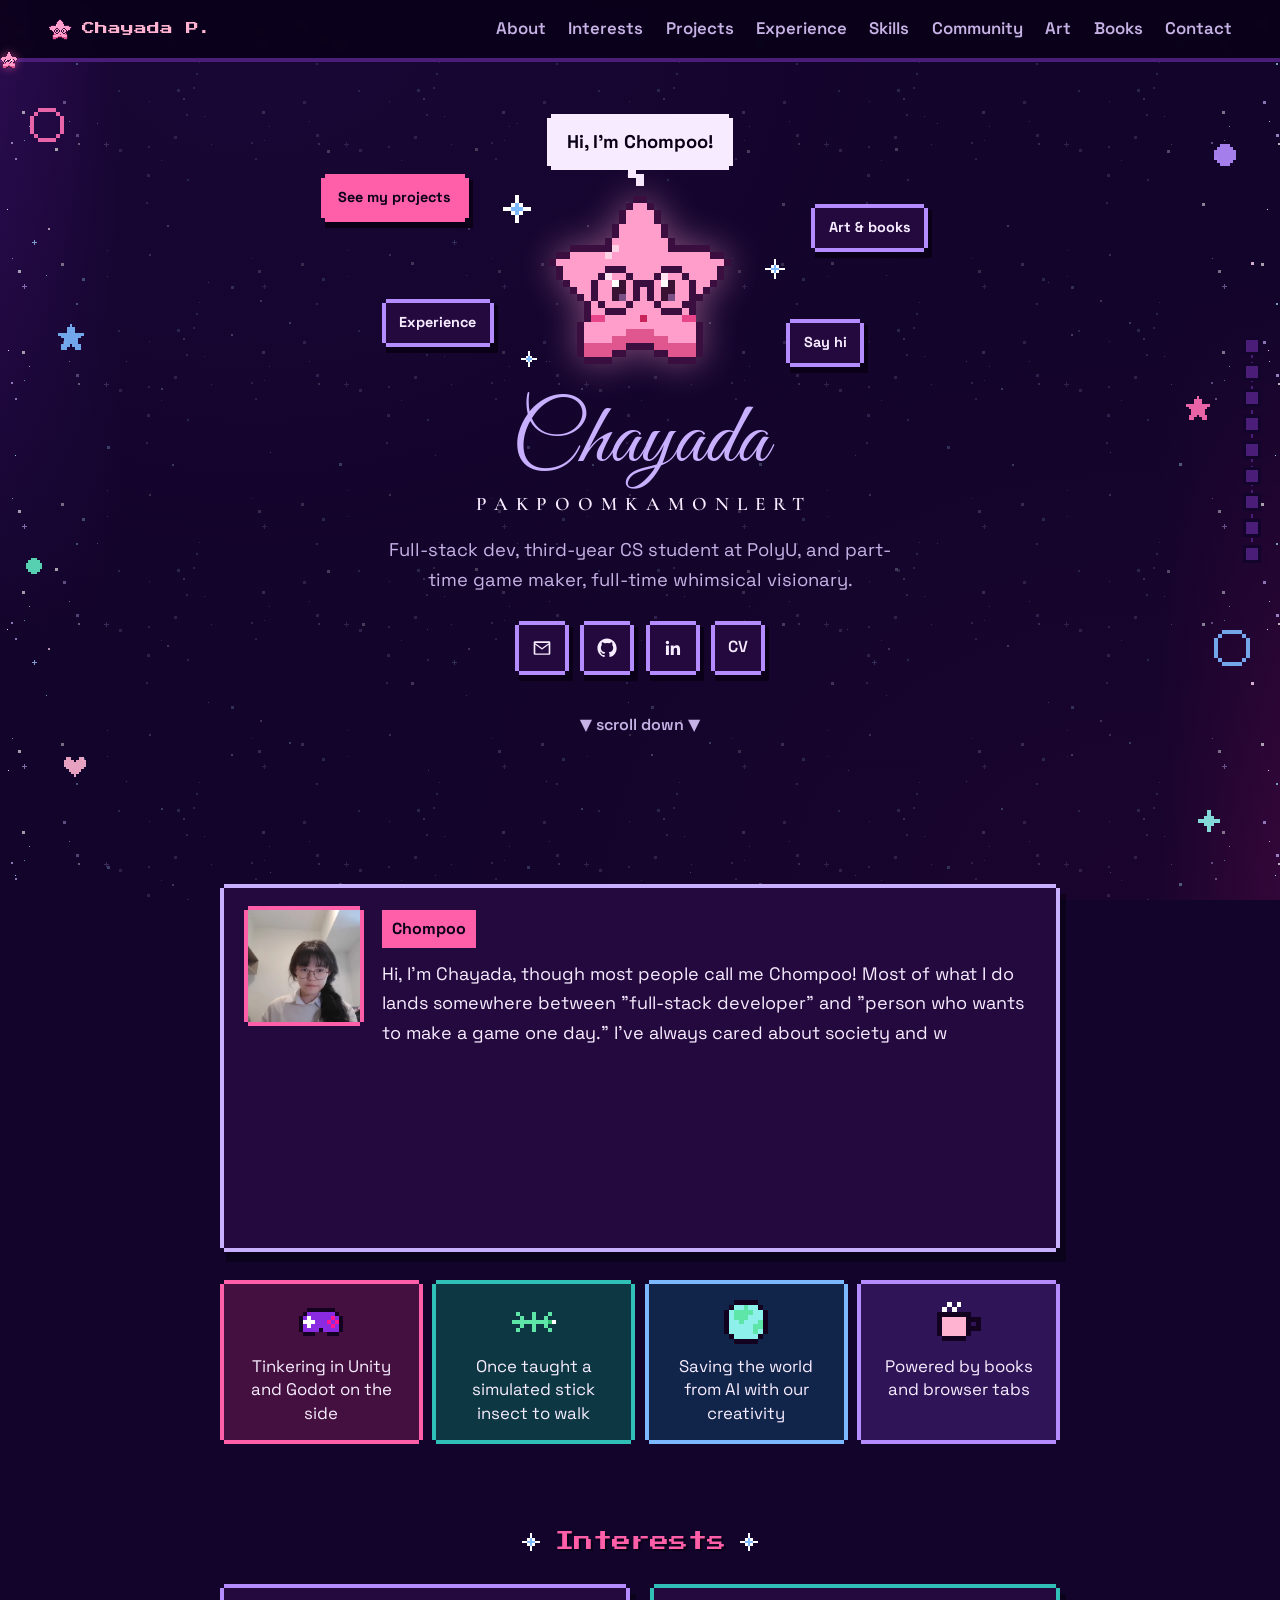
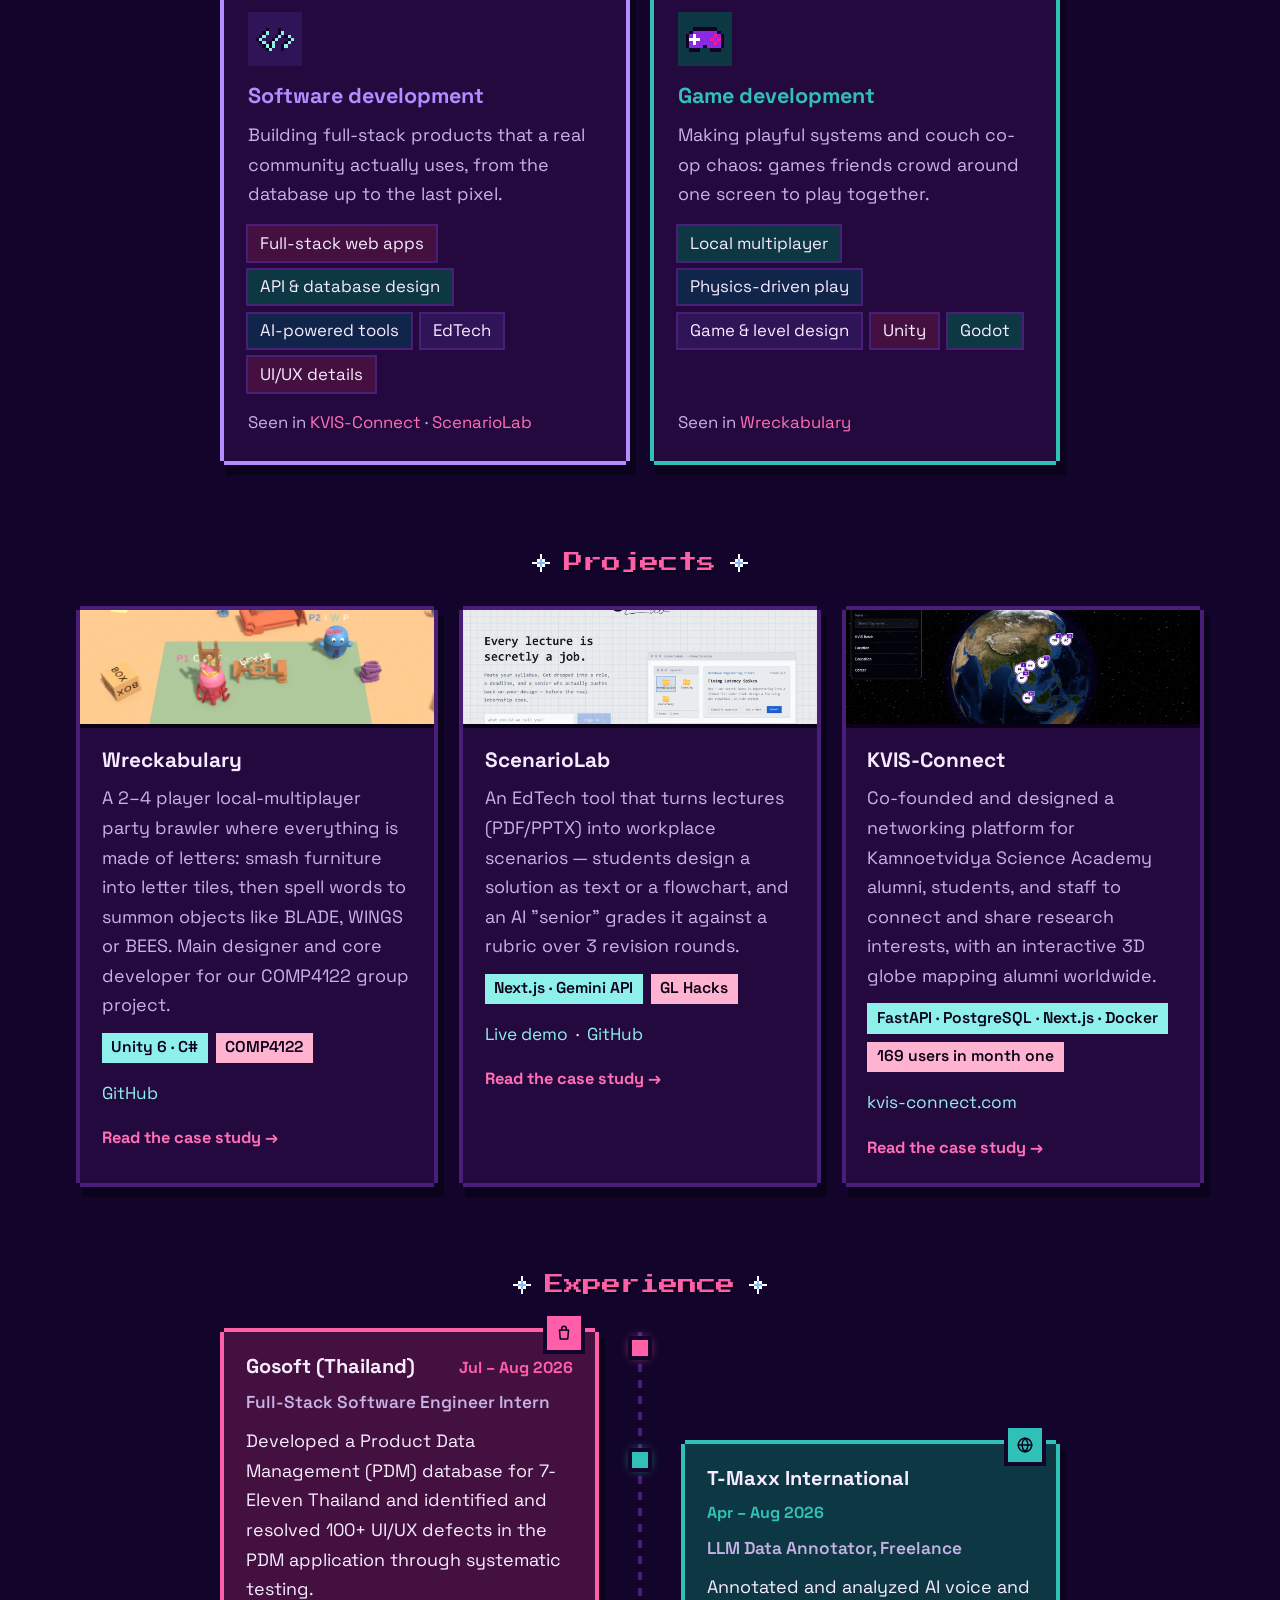
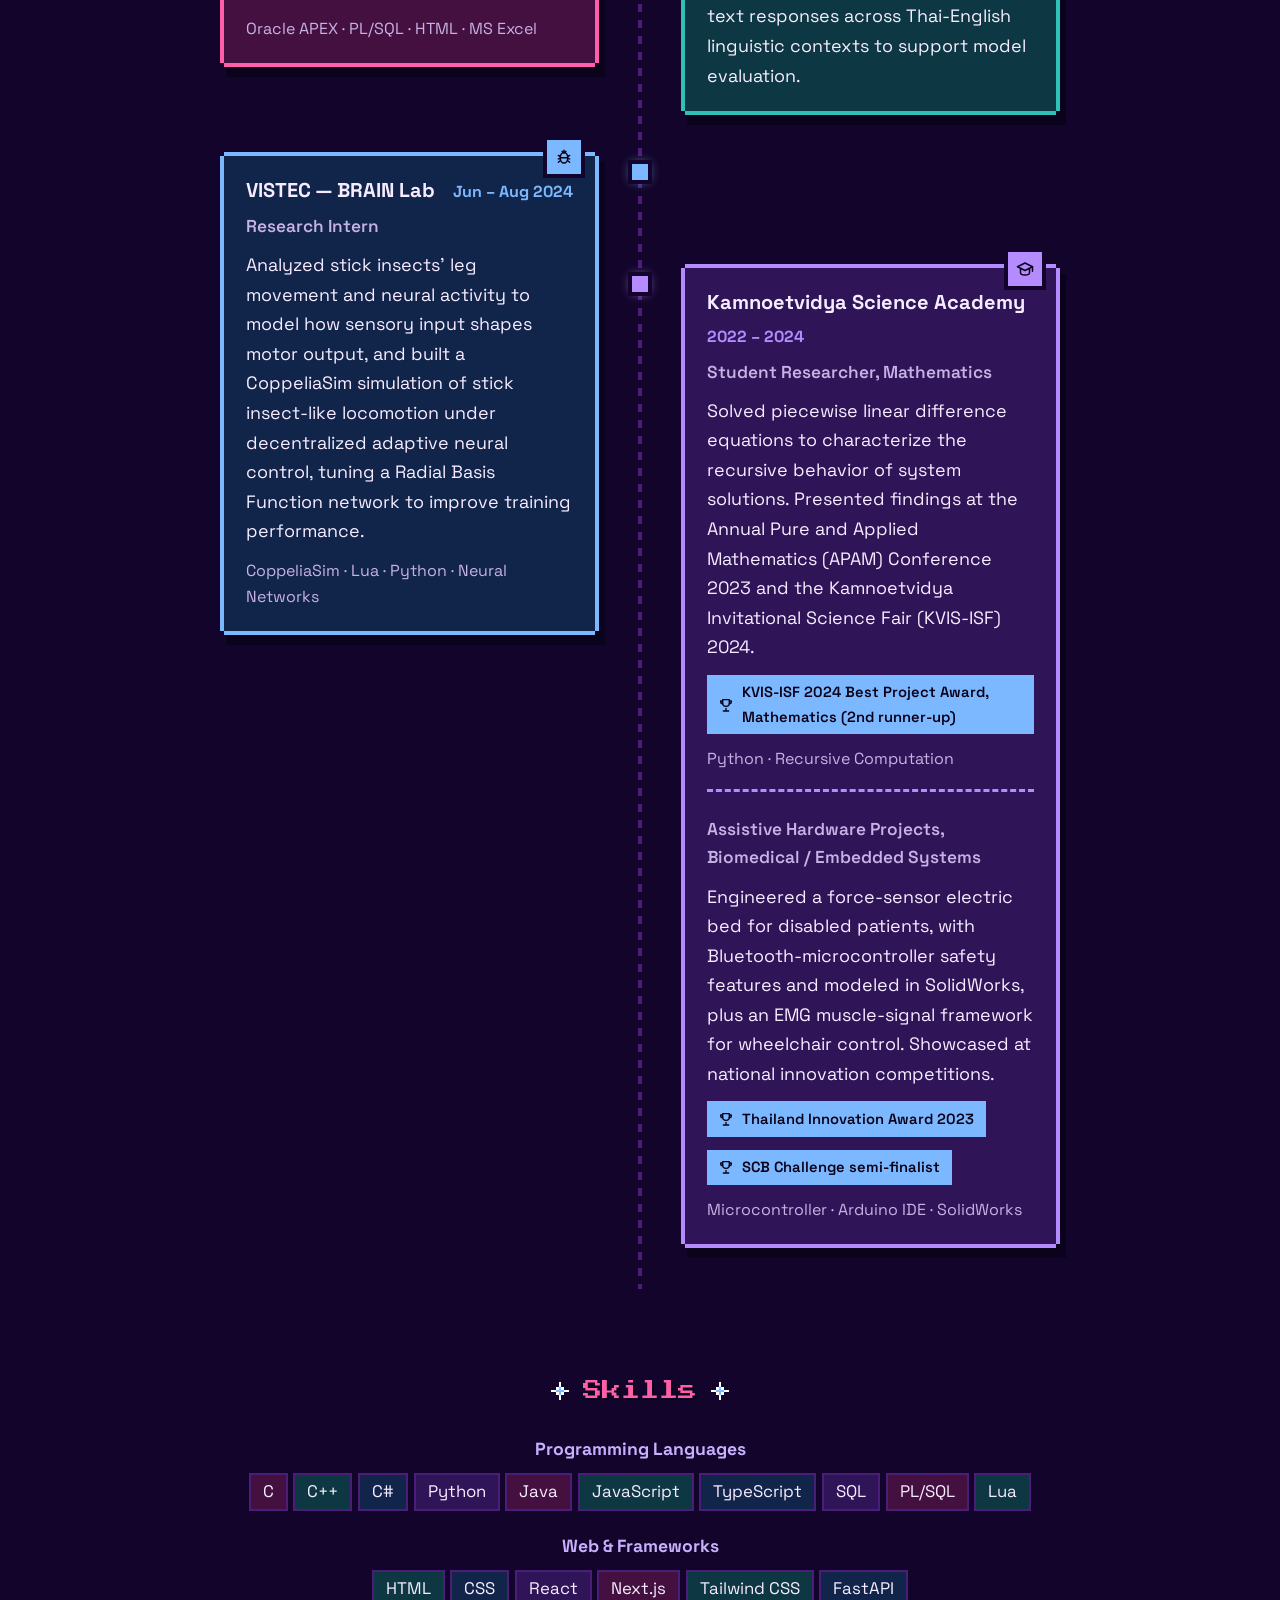
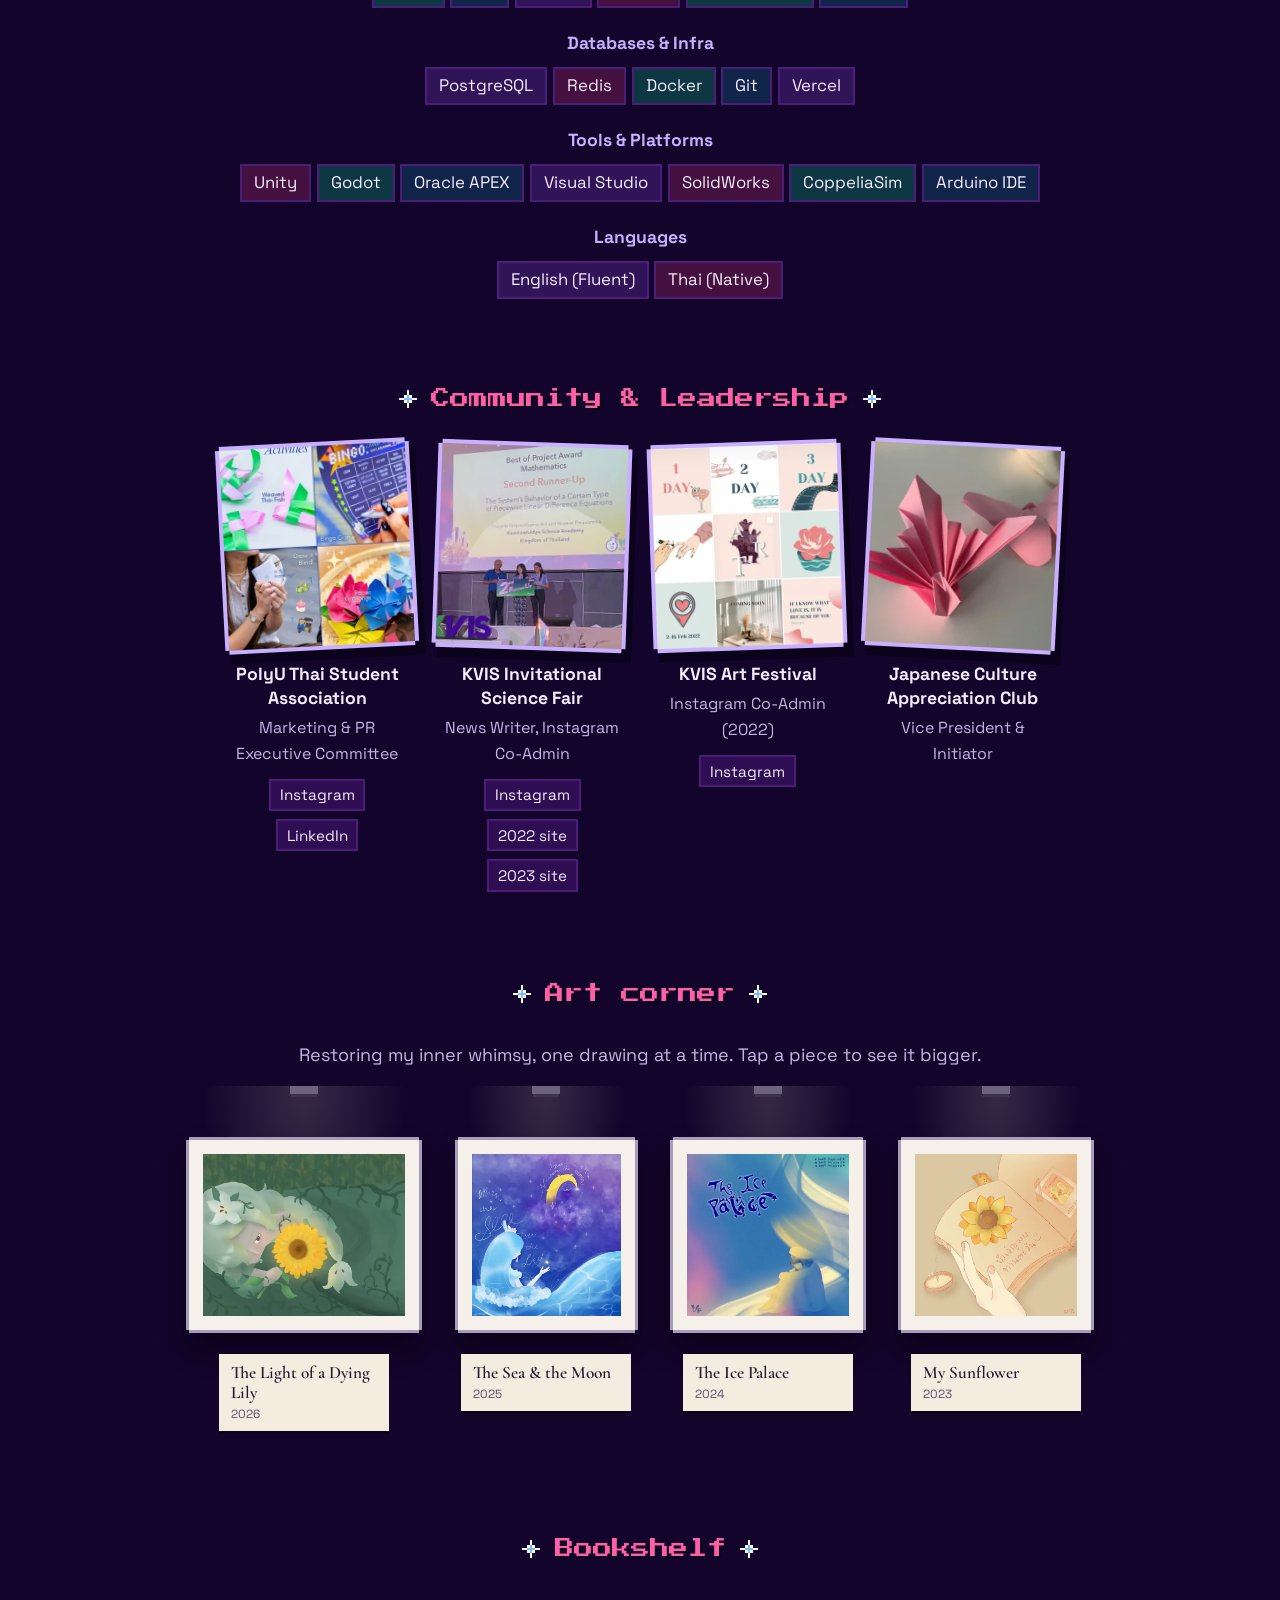
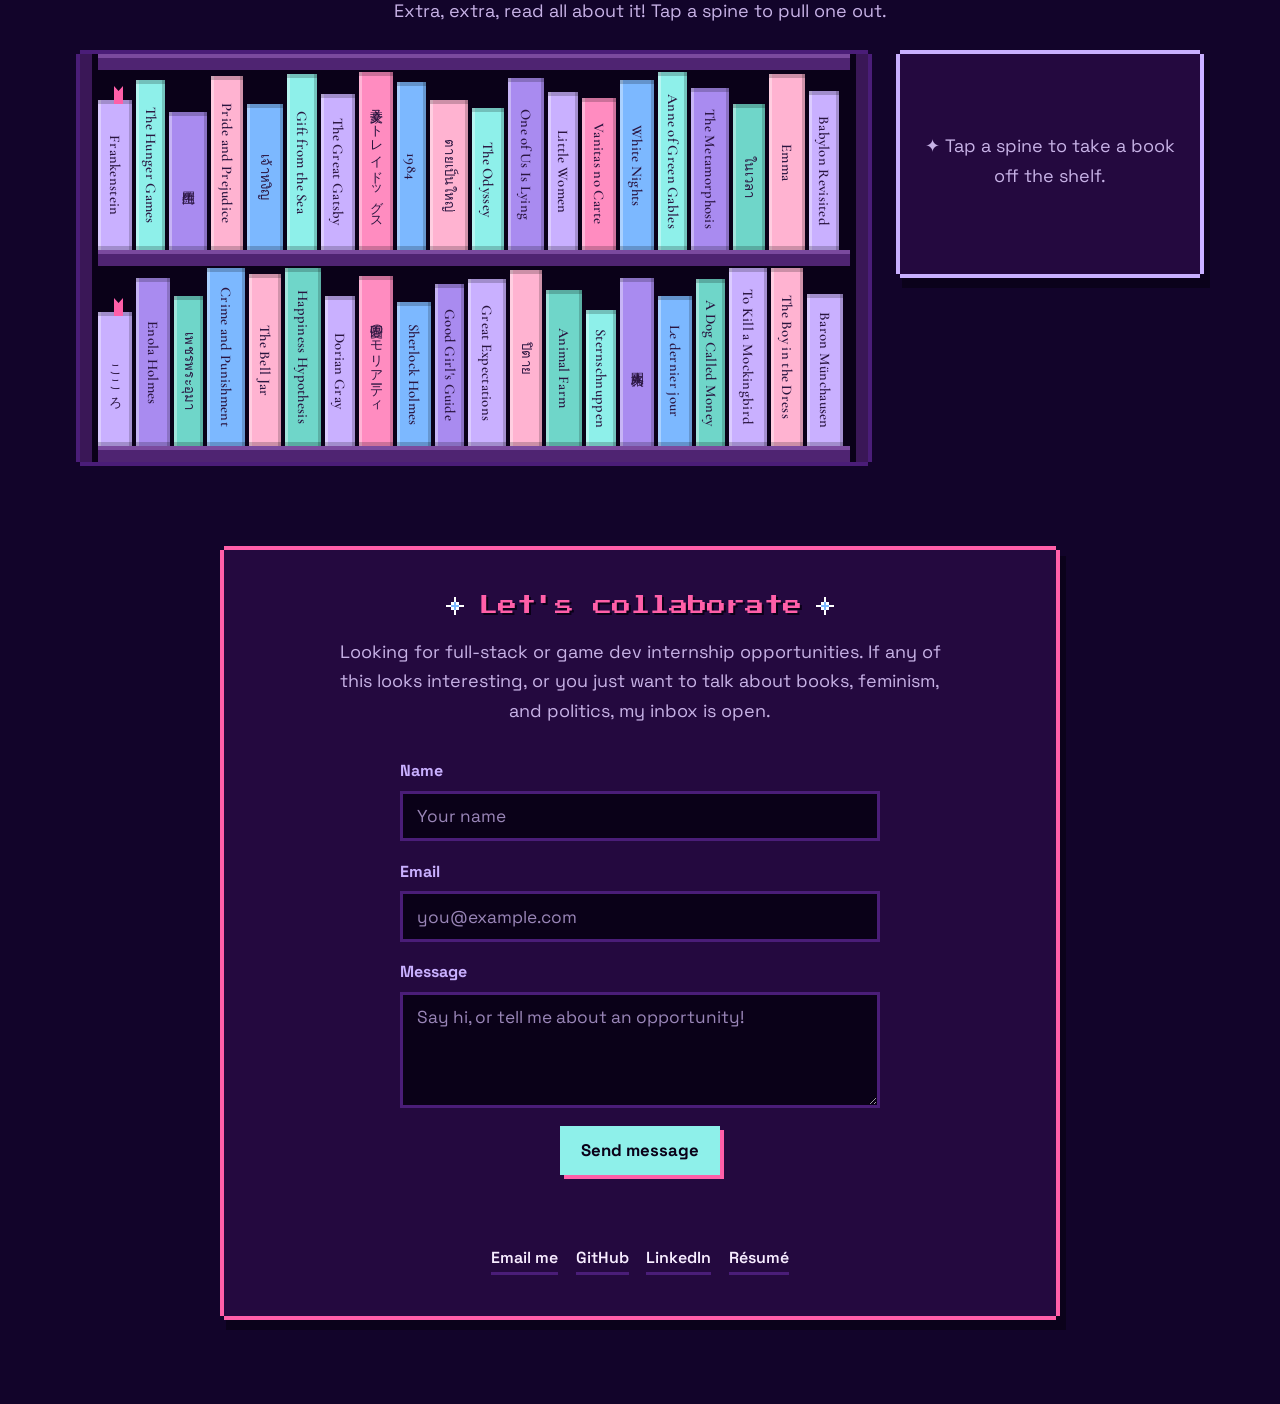
==== commit d0916226: "Fix two small accessibility issues from a full site check - Project card links are now at least 24px" ====
--- a/index.html
+++ b/index.html
@@ -20,7 +20,7 @@
 <link rel="preconnect" href="https://fonts.googleapis.com">
 <link rel="preconnect" href="https://fonts.gstatic.com" crossorigin>
 <link href="https://fonts.googleapis.com/css2?family=Press+Start+2P&family=Space+Grotesk:wght@400;500;600;700&family=Great+Vibes&family=Cormorant+Garamond:wght@600&display=swap" rel="stylesheet">
-<link rel="stylesheet" href="style.css?v=29">
+<link rel="stylesheet" href="style.css?v=30">
 <script src="fx.js?v=2" defer></script>
 </head>
 <body>
@@ -59,17 +59,17 @@
   <div class="progress" aria-hidden="true"><span class="bar"></span><img class="rider" src="assets/pixel/star.svg" alt="" width="18" height="18"></div>
 </div>
 
-<nav class="level-map" aria-label="Page map">
+<nav class="level-map" aria-hidden="true">   <!-- a visual extra; the top nav has the same links for keyboards and screen readers -->
   <ol>
-    <li><a href="#about"><span>About</span></a></li>
-    <li><a href="#interests"><span>Interests</span></a></li>
-    <li><a href="#projects"><span>Projects</span></a></li>
-    <li><a href="#experience"><span>Experience</span></a></li>
-    <li><a href="#skills"><span>Skills</span></a></li>
-    <li><a href="#community"><span>Community</span></a></li>
-    <li><a href="#art"><span>Art</span></a></li>
-    <li><a href="#books"><span>Books</span></a></li>
-    <li><a href="#contact"><span>Contact</span></a></li>
+    <li><a href="#about" tabindex="-1"><span>About</span></a></li>
+    <li><a href="#interests" tabindex="-1"><span>Interests</span></a></li>
+    <li><a href="#projects" tabindex="-1"><span>Projects</span></a></li>
+    <li><a href="#experience" tabindex="-1"><span>Experience</span></a></li>
+    <li><a href="#skills" tabindex="-1"><span>Skills</span></a></li>
+    <li><a href="#community" tabindex="-1"><span>Community</span></a></li>
+    <li><a href="#art" tabindex="-1"><span>Art</span></a></li>
+    <li><a href="#books" tabindex="-1"><span>Books</span></a></li>
+    <li><a href="#contact" tabindex="-1"><span>Contact</span></a></li>
   </ol>
 </nav>
 
--- a/style.css
+++ b/style.css
@@ -816,6 +816,7 @@
 }
 .project-card .stat.tech{ background: var(--aqua); }
 .project-card .link{ margin-top: 0.8rem; font-size: 1.08rem; }
+.project-card .link a{ display: inline-block; padding: 0.2rem 0; }   /* at least 24px tall to tap */
 
 /* Whole card links to its case study (stretched link); inner links sit above it. */
 .project-card.is-clickable{ position: relative; }
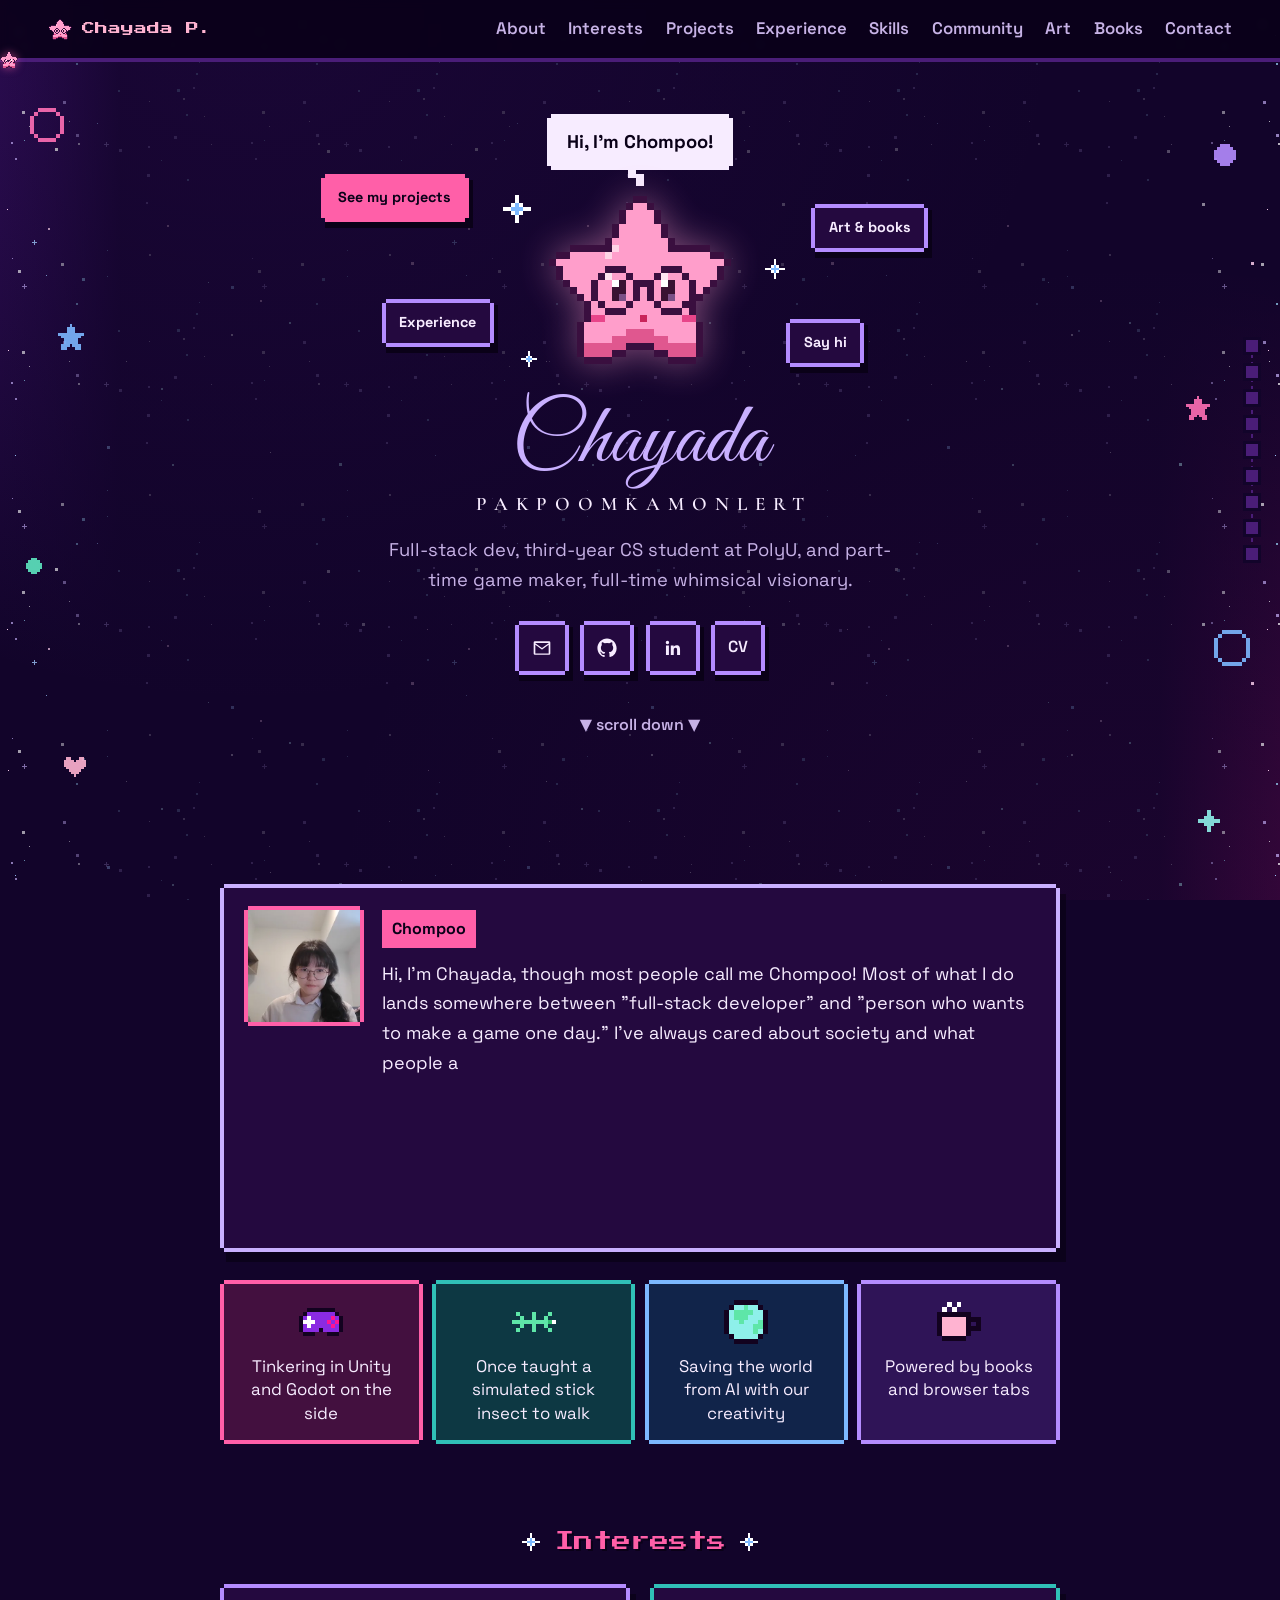
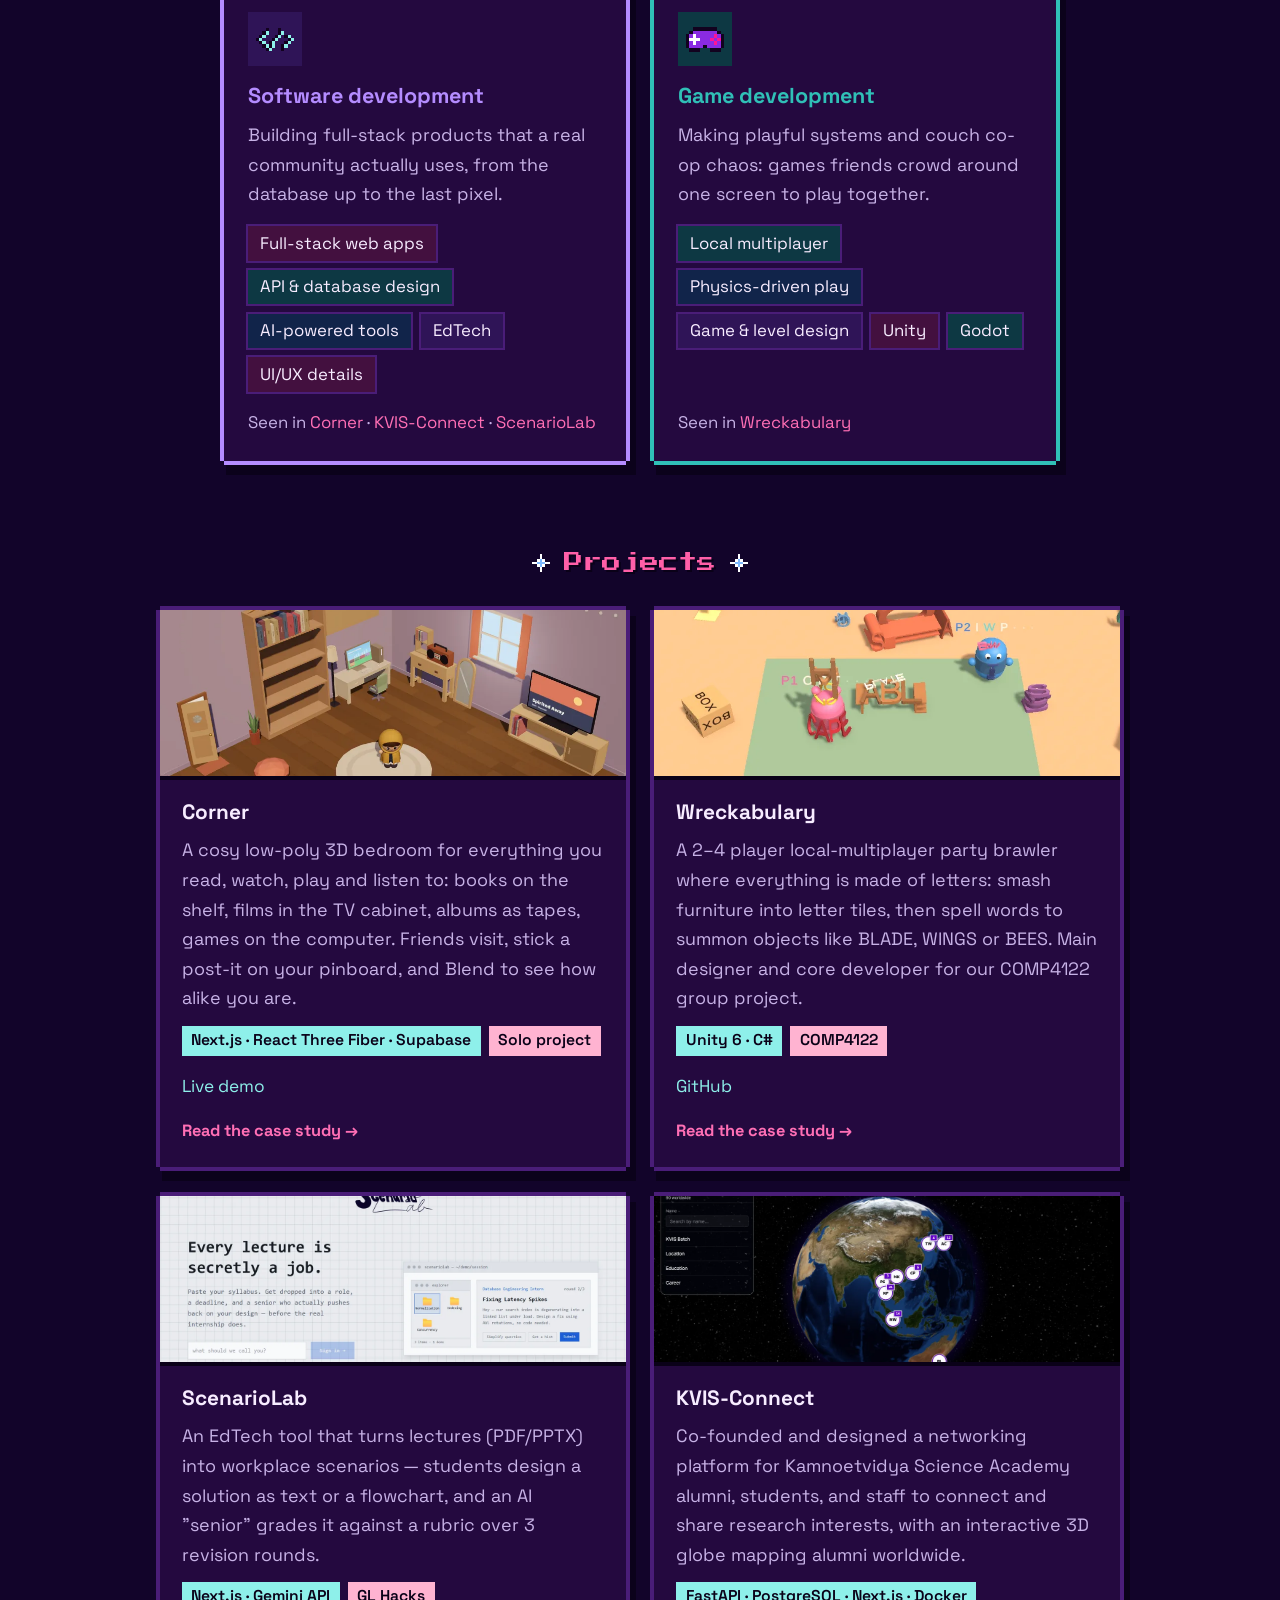
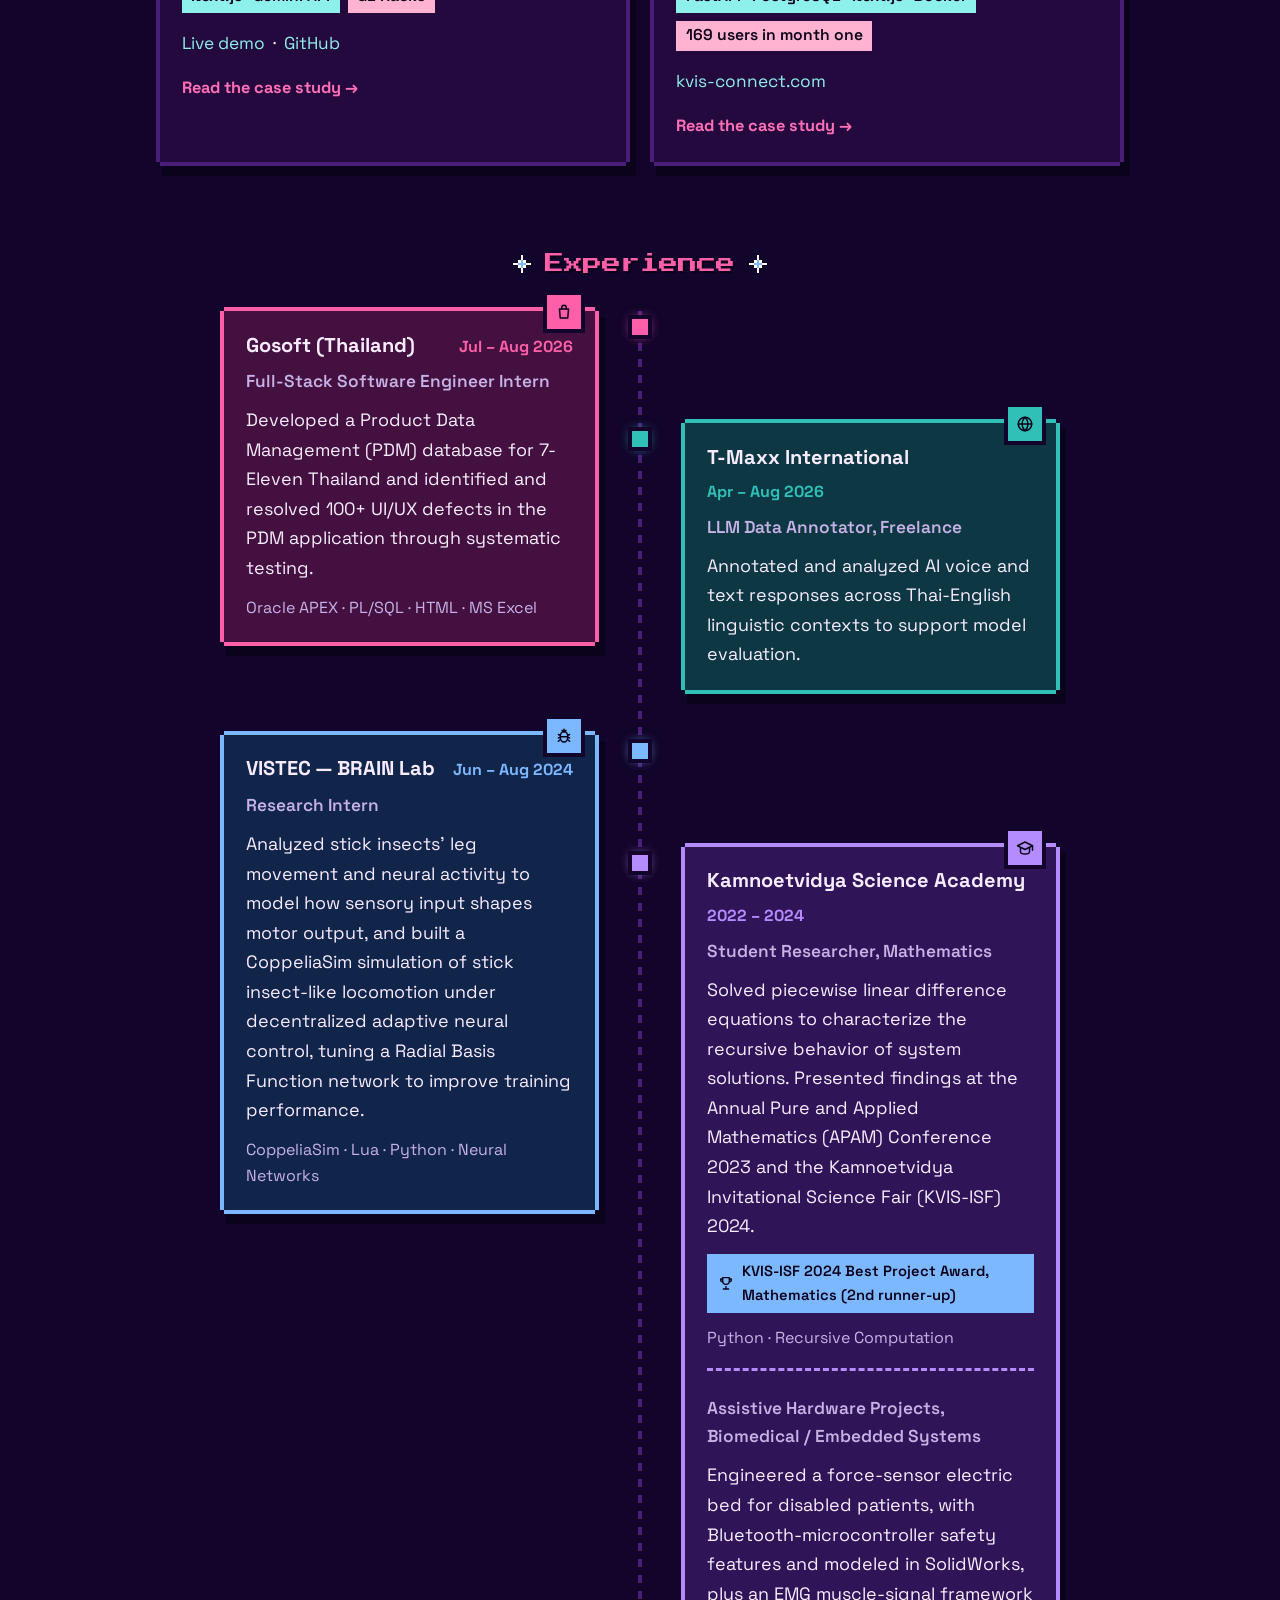
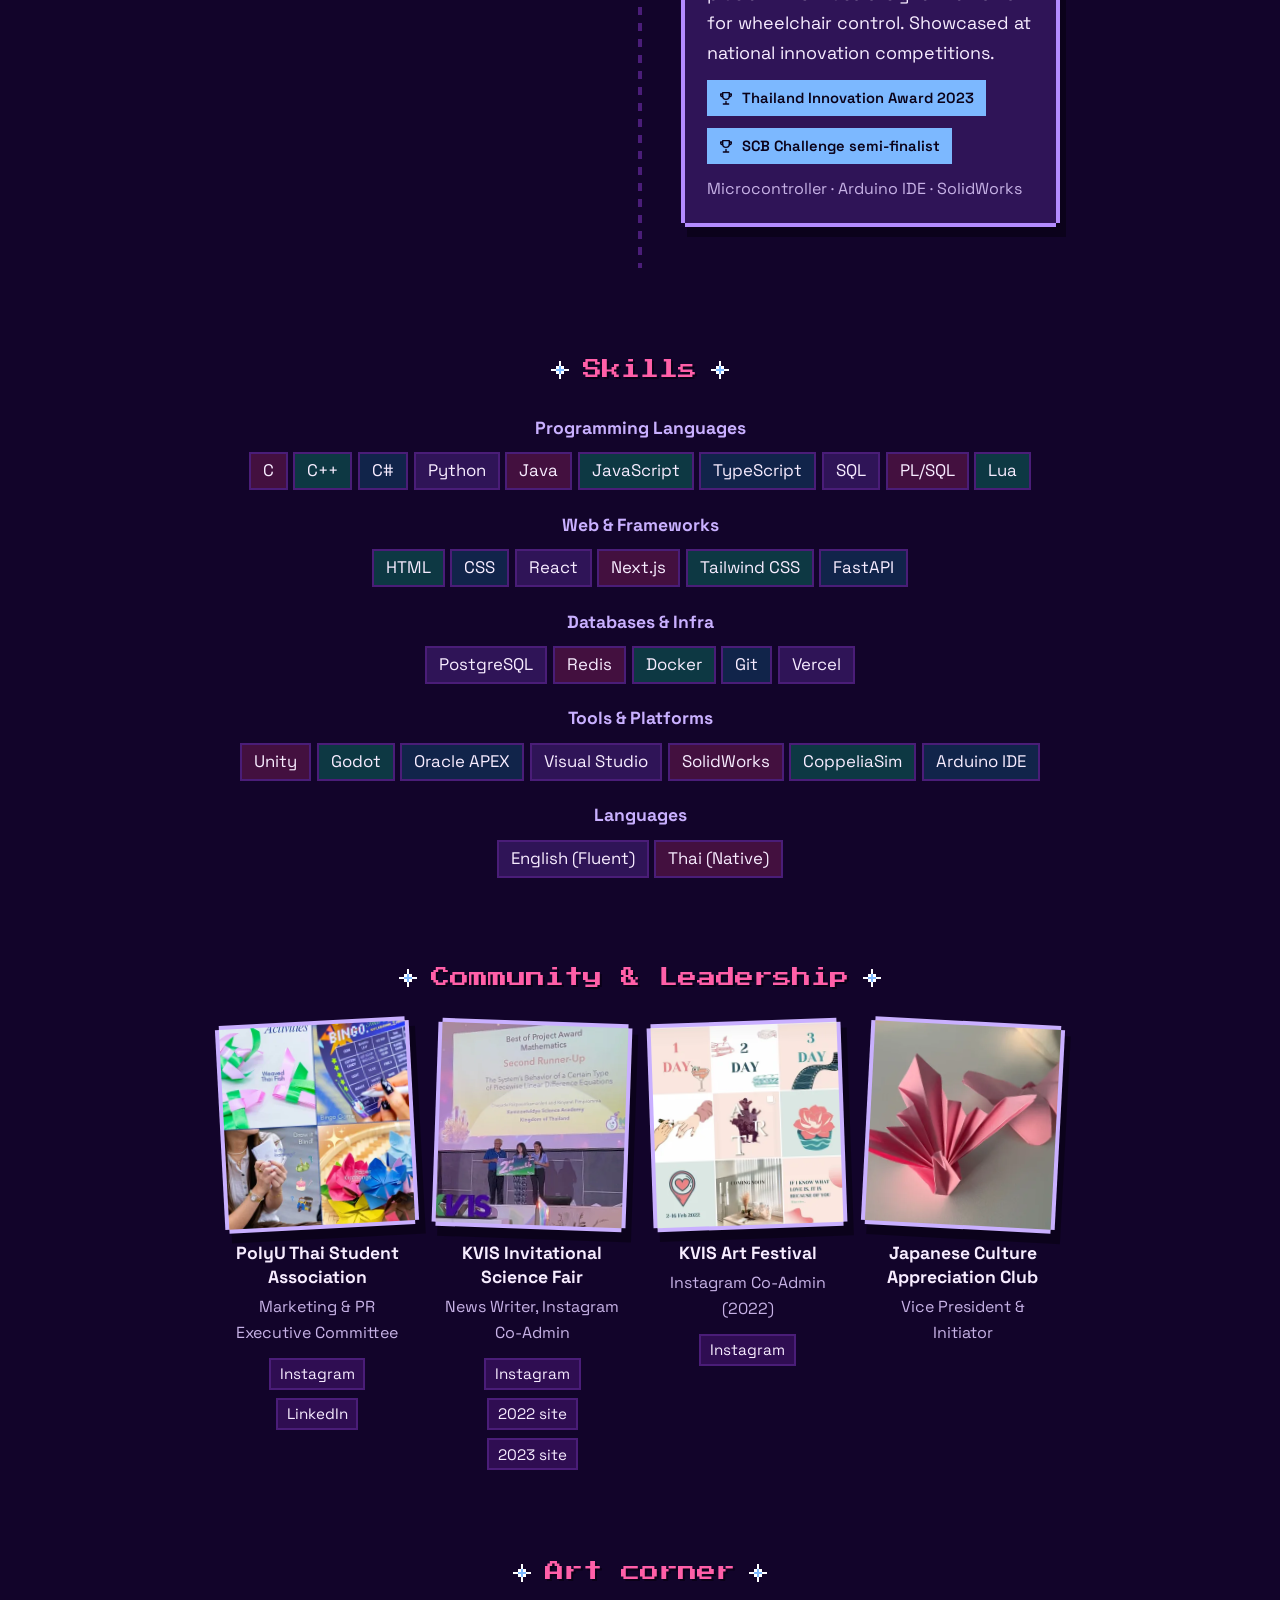
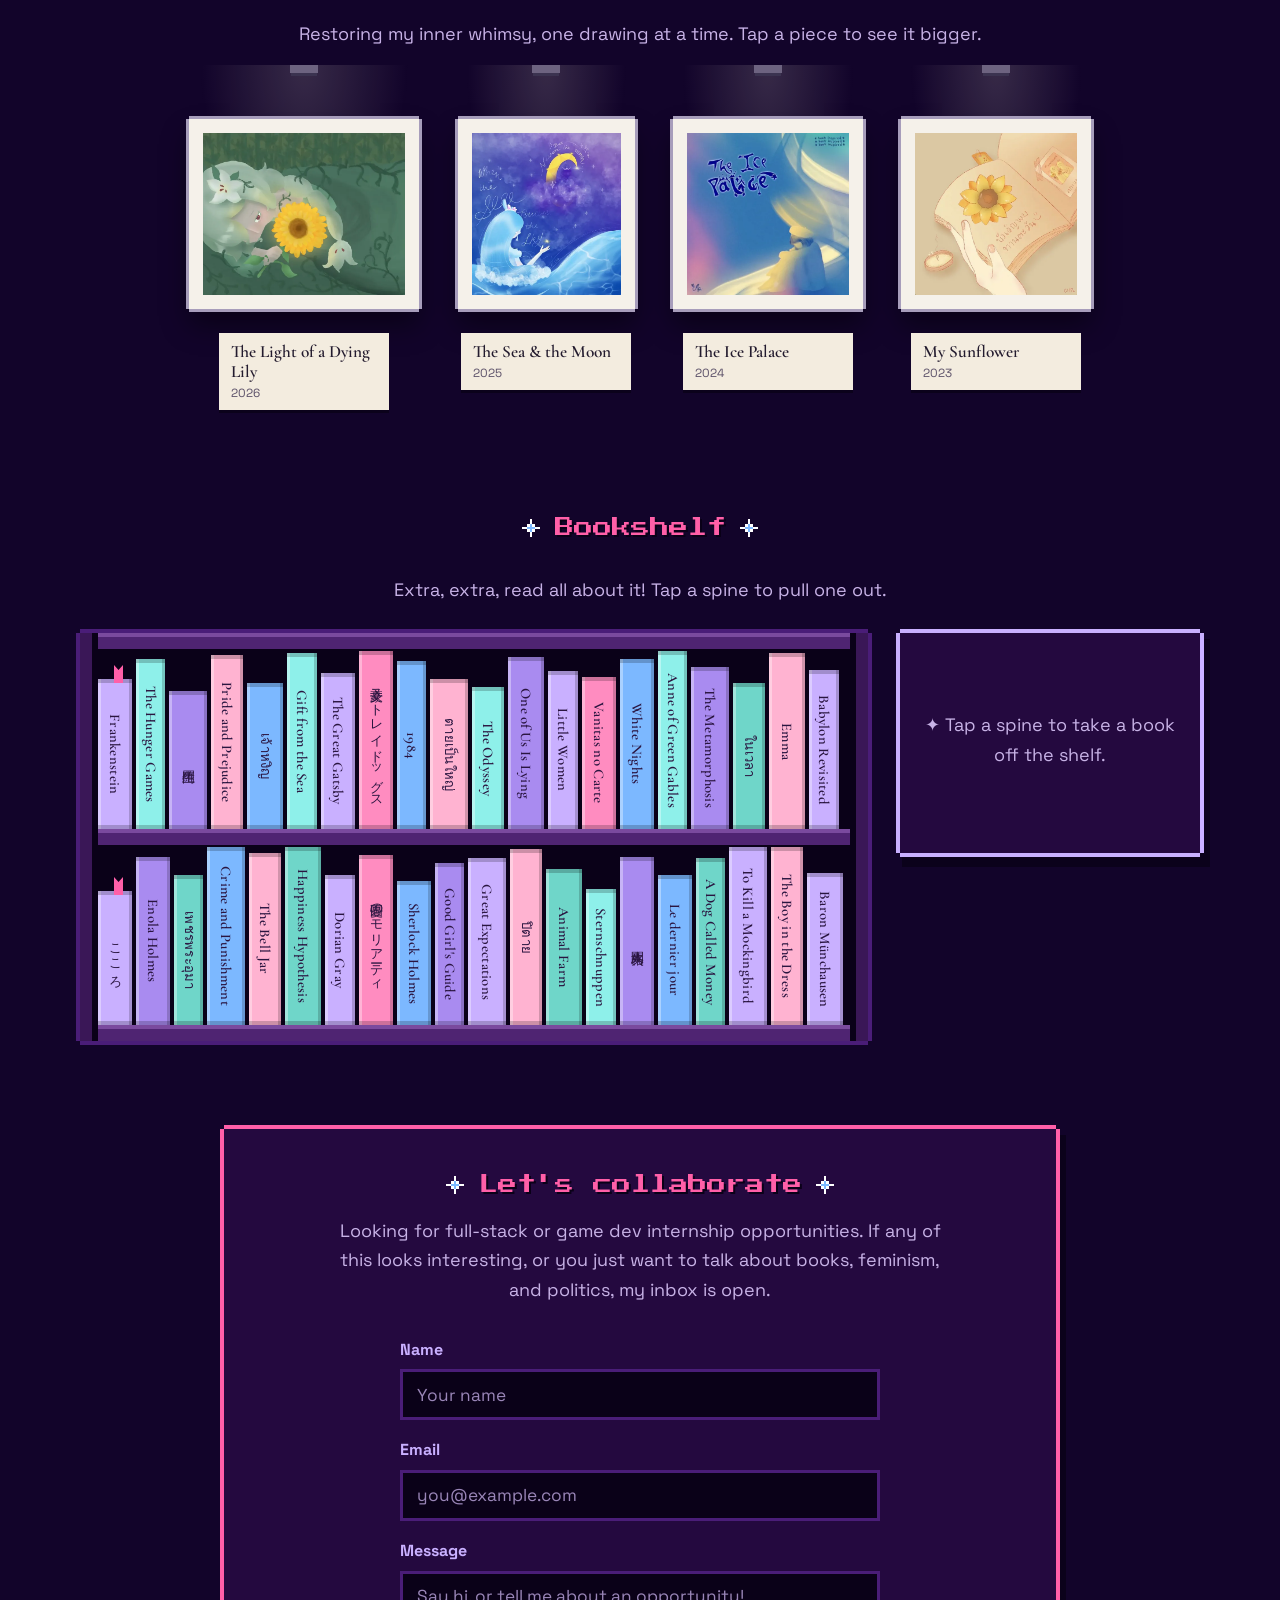
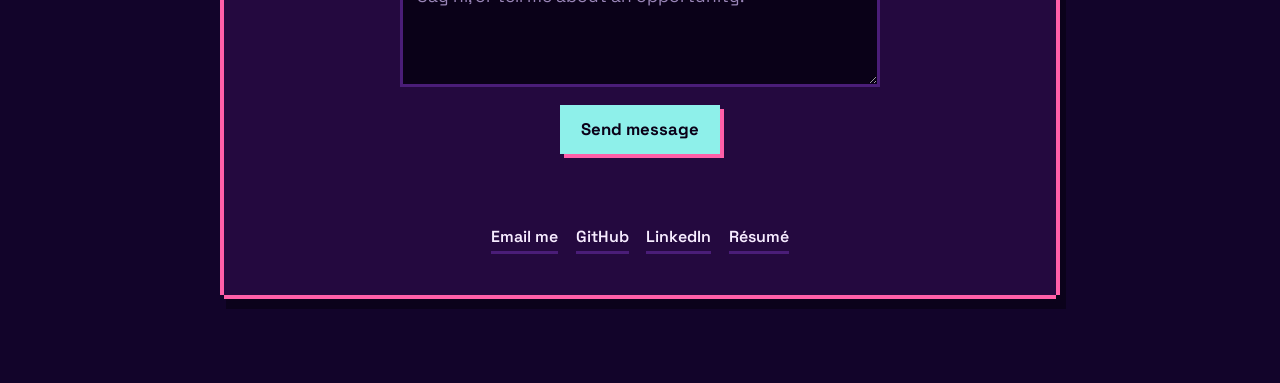
==== commit 66c01b27: "Add Corner to the projects, with a case study Projects are now two by two with taller covers, so fou" ====
--- a/index.html
+++ b/index.html
@@ -20,7 +20,7 @@
 <link rel="preconnect" href="https://fonts.googleapis.com">
 <link rel="preconnect" href="https://fonts.gstatic.com" crossorigin>
 <link href="https://fonts.googleapis.com/css2?family=Press+Start+2P&family=Space+Grotesk:wght@400;500;600;700&family=Great+Vibes&family=Cormorant+Garamond:wght@600&display=swap" rel="stylesheet">
-<link rel="stylesheet" href="style.css?v=30">
+<link rel="stylesheet" href="style.css?v=31">
 <script src="fx.js?v=2" defer></script>
 </head>
 <body>
@@ -153,7 +153,7 @@
           <span class="tag" style="--tag-color: var(--lavender-soft);">EdTech</span>
           <span class="tag" style="--tag-color: var(--pink-soft);">UI/UX details</span>
         </div>
-        <p class="seen-in">Seen in <a href="projects/kvis-connect/">KVIS-Connect</a> · <a href="projects/scenariolab/">ScenarioLab</a></p>
+        <p class="seen-in">Seen in <a href="projects/corner/">Corner</a> · <a href="projects/kvis-connect/">KVIS-Connect</a> · <a href="projects/scenariolab/">ScenarioLab</a></p>
       </article>
 
       <article class="interest-card" style="--card-color: var(--mint); --card-color-soft: var(--mint-soft);">
@@ -176,6 +176,20 @@
   <section id="projects" class="wrap">
     <h2>Projects</h2>
     <div class="project-grid">
+
+      <div class="project-card is-clickable">
+        <div class="project-top cover"><img src="assets/projects/corner-room.webp" alt="Corner’s sample room: a low-poly bedroom with a bookshelf, desk and computer, TV cabinet, tape deck, pinboard of post-its, and a hooded character on the rug" width="920" height="600" style="object-position: center 40%;" loading="lazy" decoding="async"></div>
+        <div class="body">
+          <h3><a class="card-link" href="projects/corner/">Corner<span class="sr-only"> case study</span></a></h3>
+          <p>A cosy low-poly 3D bedroom for everything you read, watch, play and listen to: books on the shelf, films in the TV cabinet, albums as tapes, games on the computer. Friends visit, stick a post-it on your pinboard, and Blend to see how alike you are.</p>
+          <div class="pills">
+            <span class="stat tech">Next.js · React Three Fiber · Supabase</span>
+            <span class="stat">Solo project</span>
+          </div>
+          <div class="link"><a href="https://corner-cchayadaps-projects.vercel.app/" target="_blank" rel="noopener">Live demo</a></div>
+          <span class="case-cue" aria-hidden="true">Read the case study <span class="arrow">→</span></span>
+        </div>
+      </div>
 
       <div class="project-card is-clickable">
         <div class="project-top cover" style="--card-color-soft: var(--blue-soft);"><img src="assets/projects/wreckabulary-screenshot.webp" alt="Wreckabulary gameplay: two players on a rug surrounded by furniture built from letters, spelling words to summon objects" width="389" height="305" loading="lazy" decoding="async"></div>
--- a/style.css
+++ b/style.css
@@ -751,16 +751,16 @@
 }
 
 /* ---------- Projects ---------- */
-.project-grid{                  /* three cards side by side, a little wider than the text column */
+.project-grid{                  /* two by two, a little wider than the text column */
   display: grid;
-  grid-template-columns: repeat(3, 1fr);
+  grid-template-columns: repeat(2, 1fr);
   gap: 1.8rem;
-  width: min(1120px, calc(100vw - 32px));
+  width: min(960px, calc(100vw - 32px));
   margin: 0.8rem 0 0 50%;
   transform: translateX(-50%);
 }
 @media (max-width: 1000px){
-  .project-grid{ grid-template-columns: 1fr 1fr; width: auto; margin-left: 0; transform: none; }
+  .project-grid{ width: auto; margin-left: 0; transform: none; }
   .project-grid > :last-child:nth-child(odd){ grid-column: 1 / -1; }   /* no lonely card on the last row */
 }
 .project-card{
@@ -771,7 +771,7 @@
 }
 .project-top{
   position: relative;
-  height: 118px;
+  height: 170px;
   display: flex;
   align-items: center;
   justify-content: center;
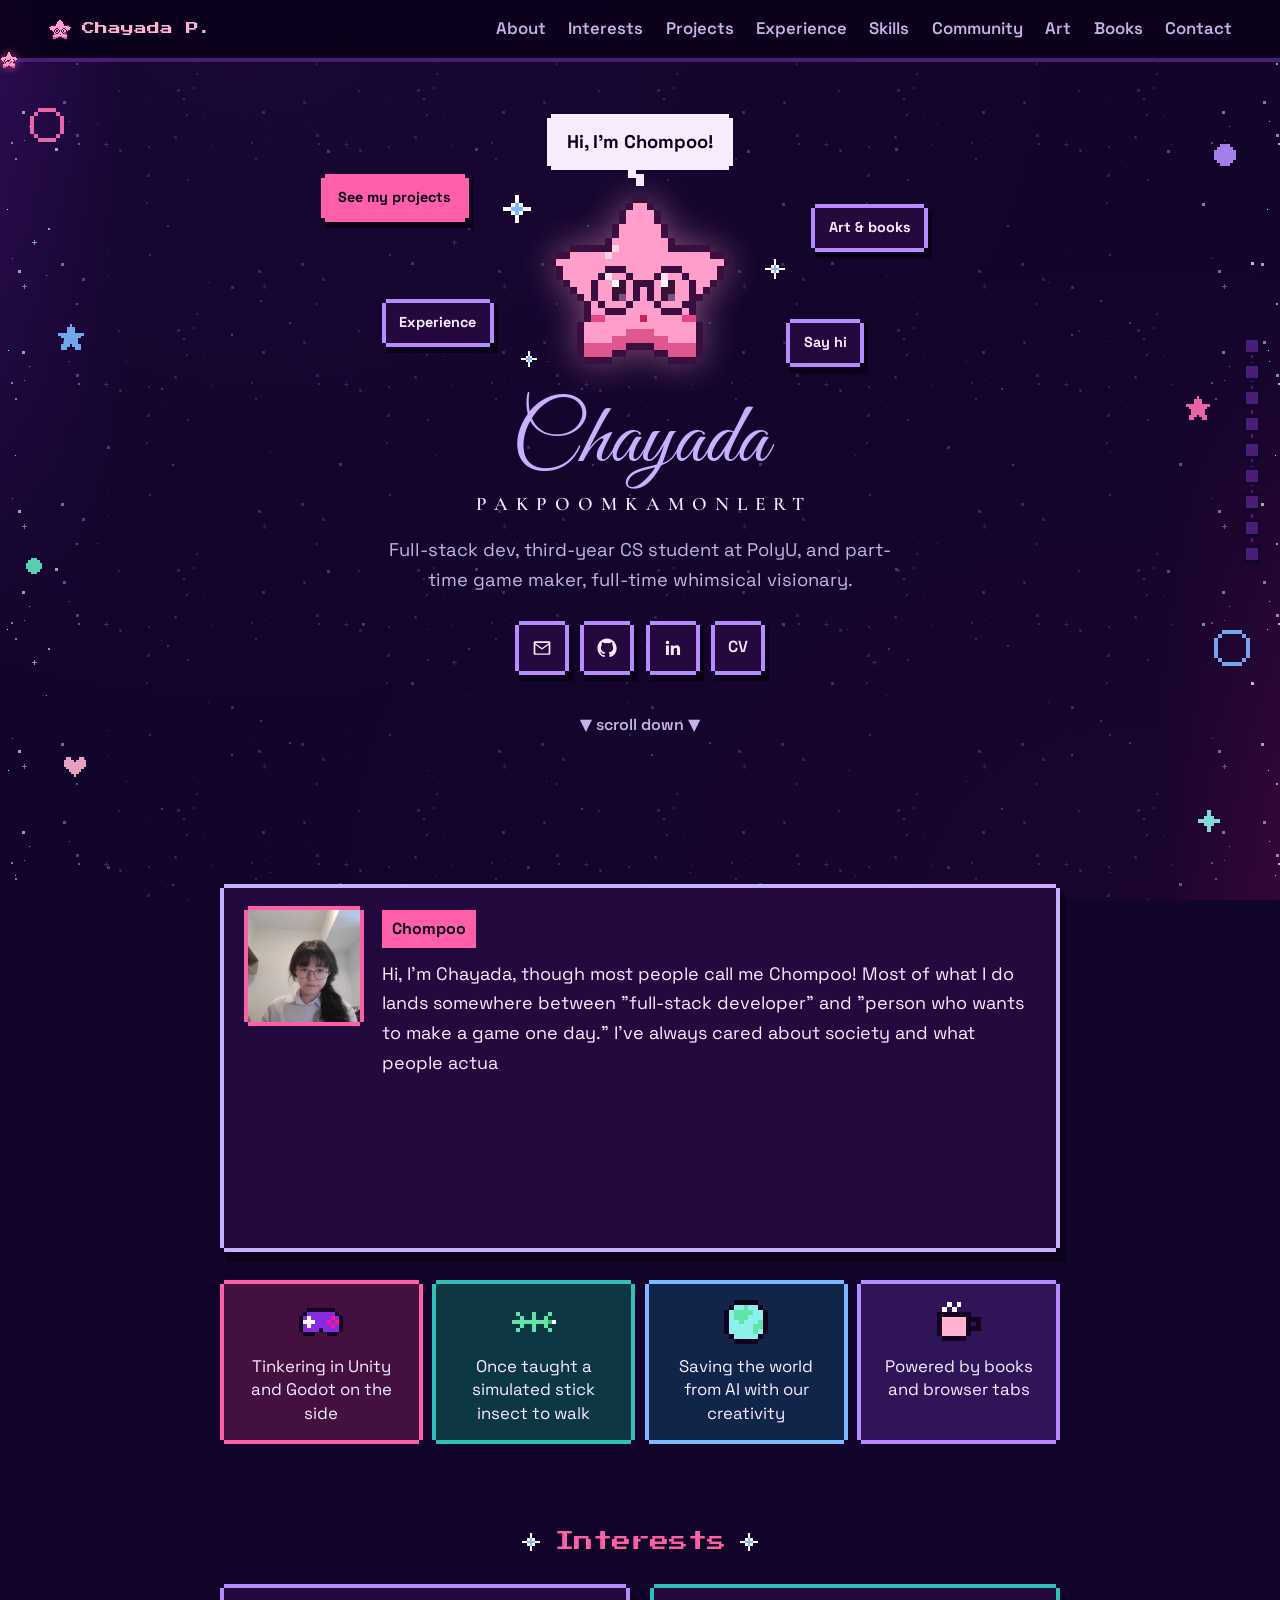
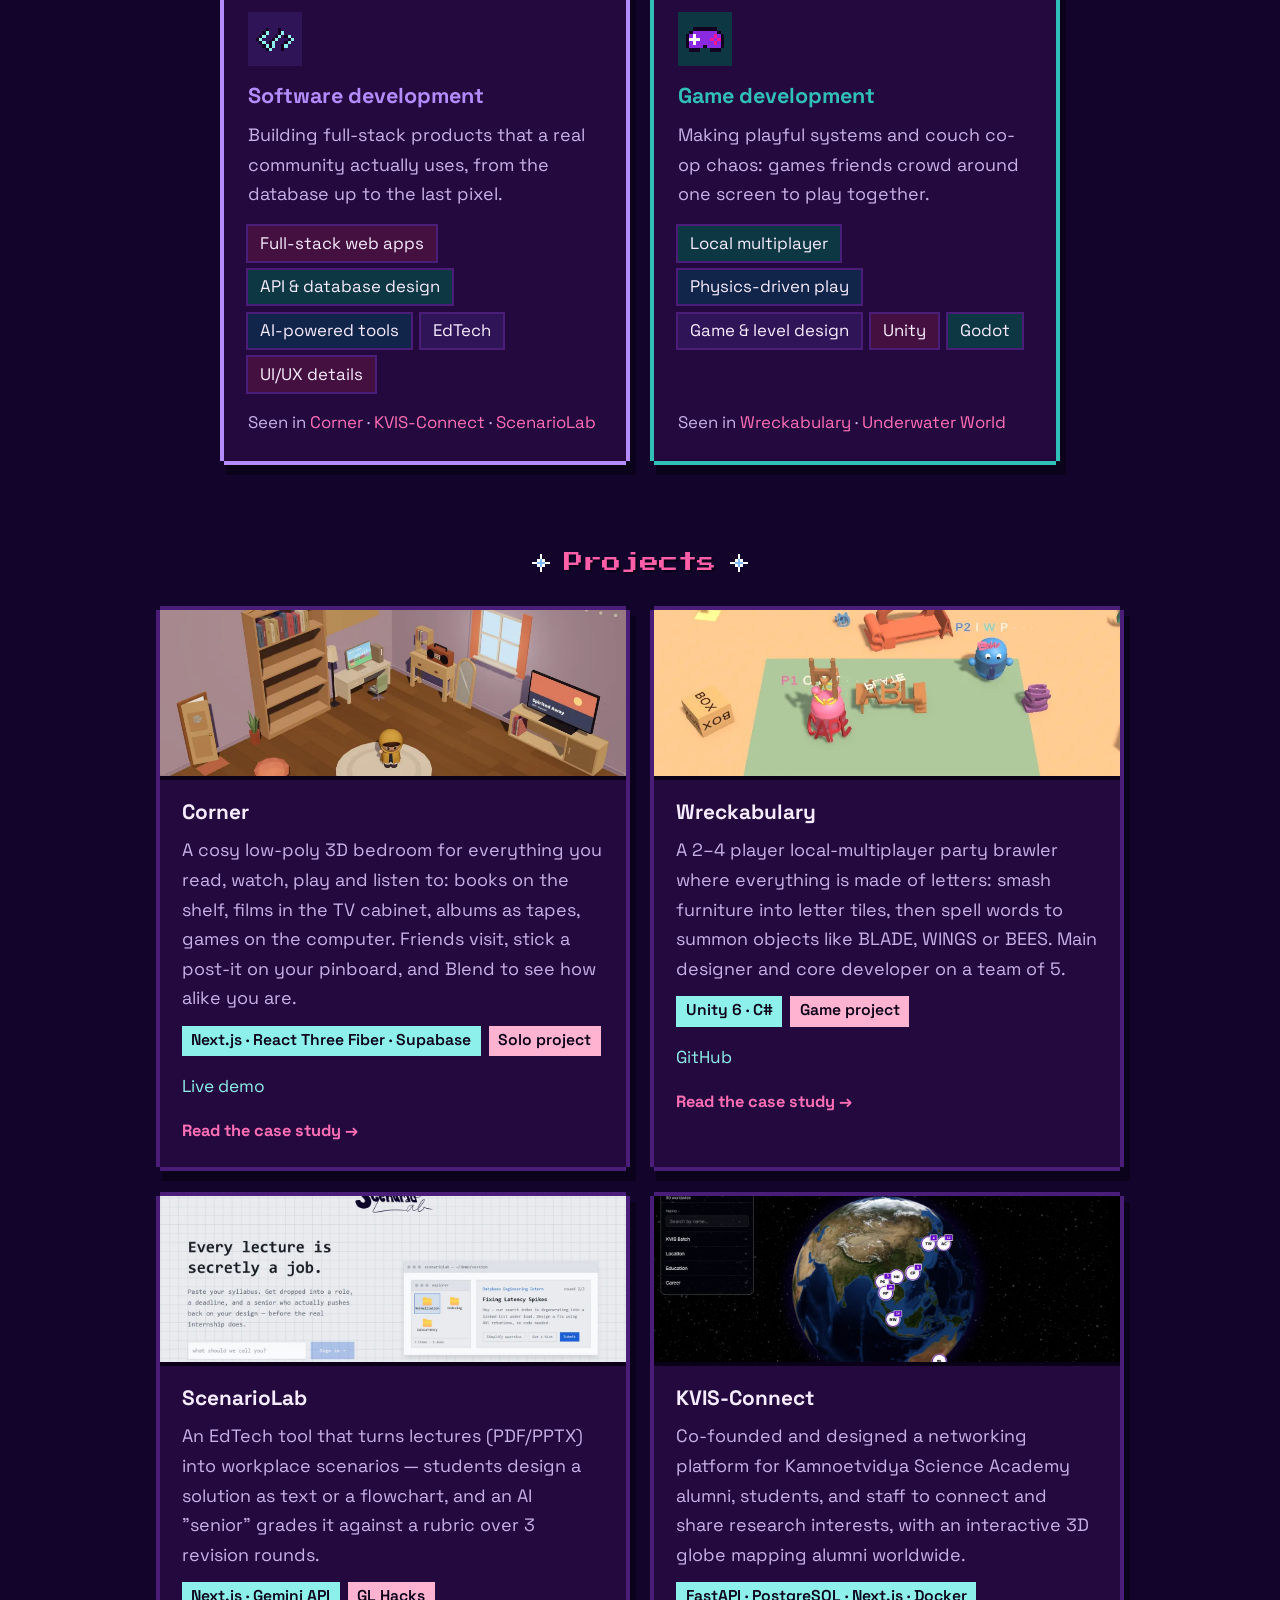
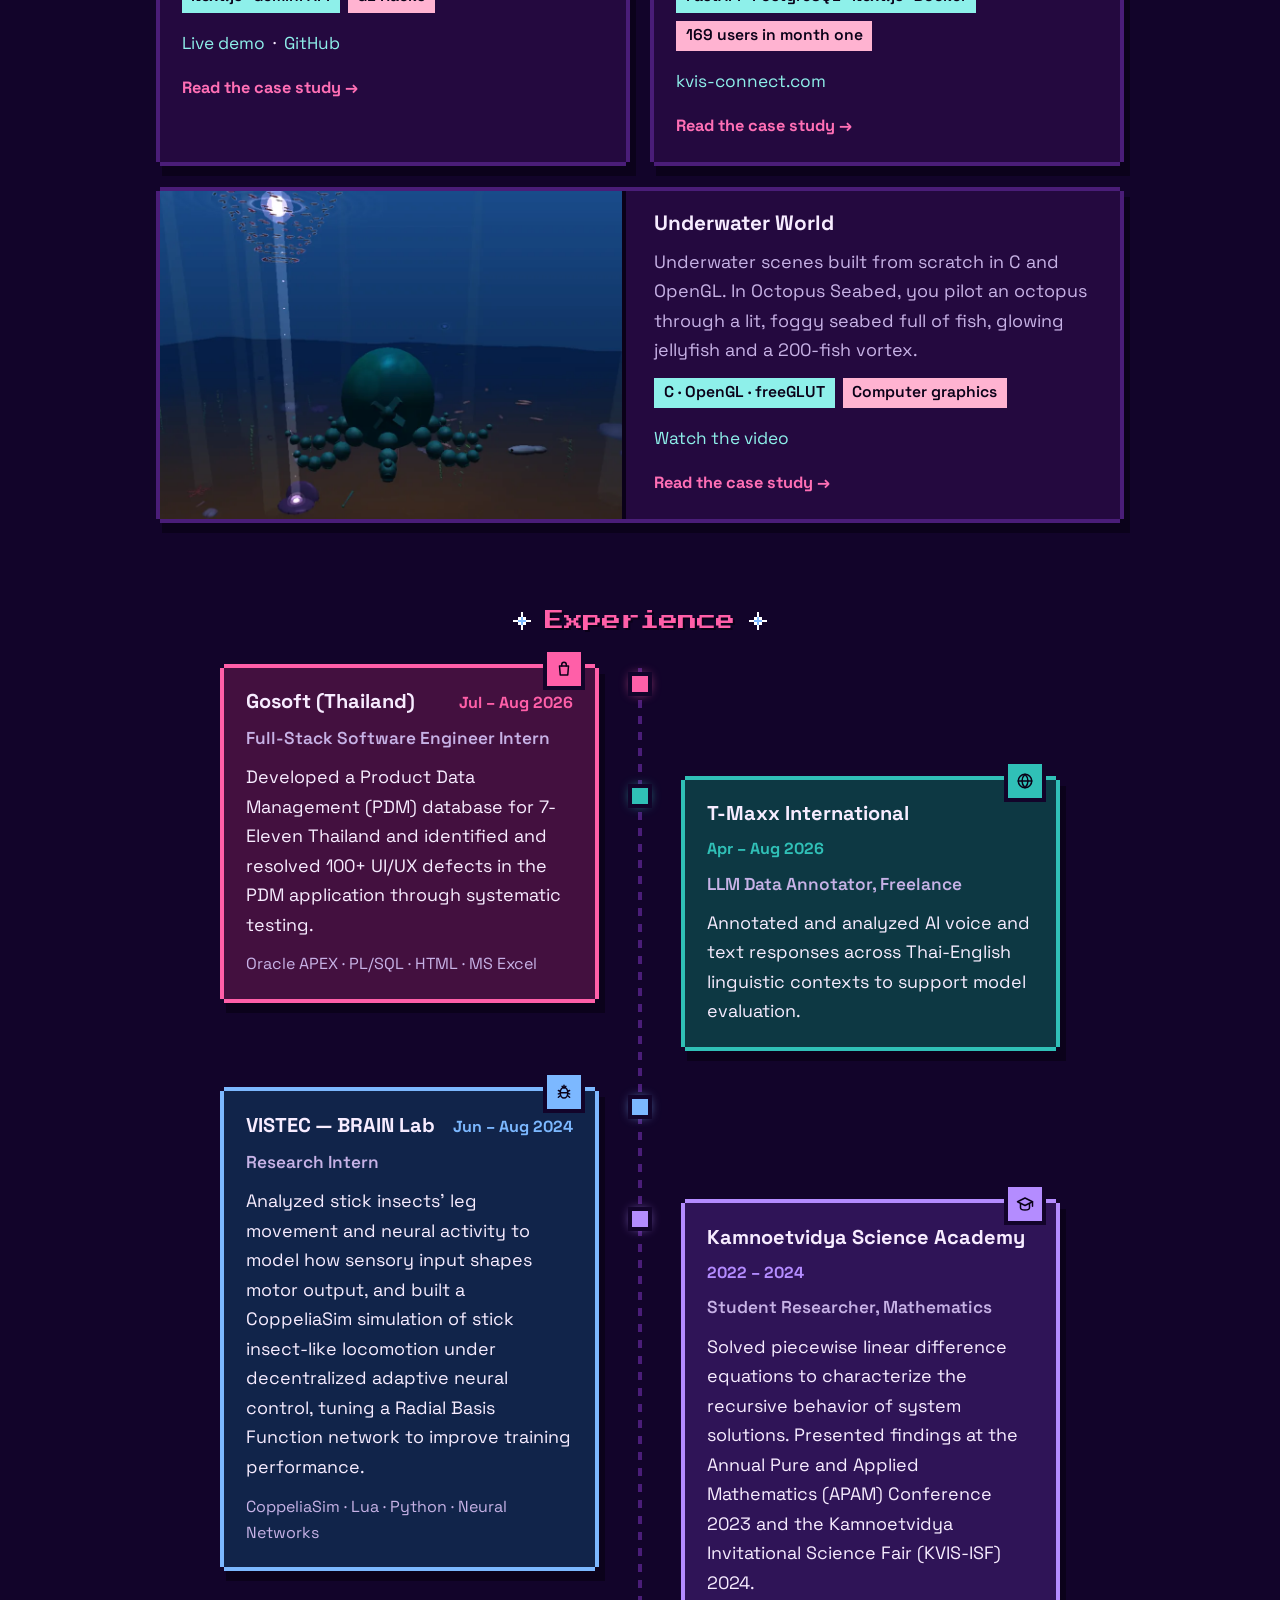
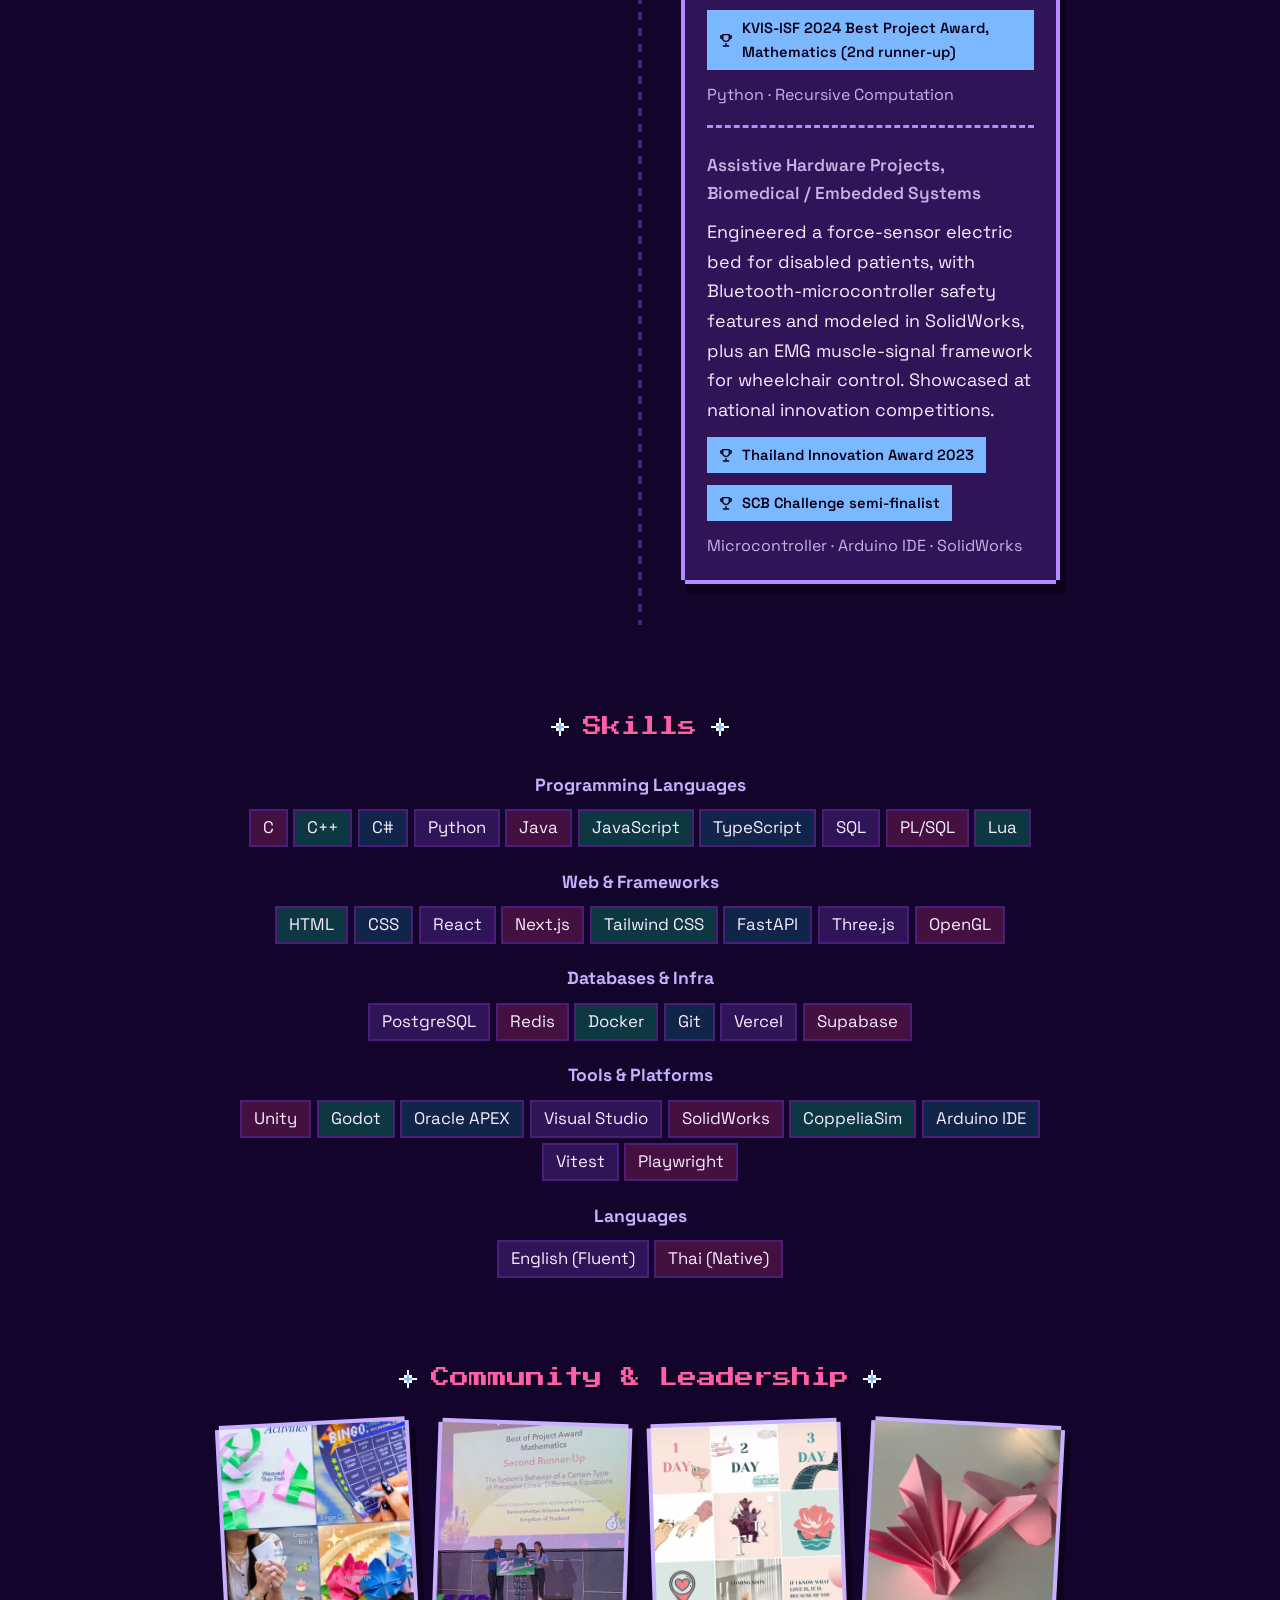
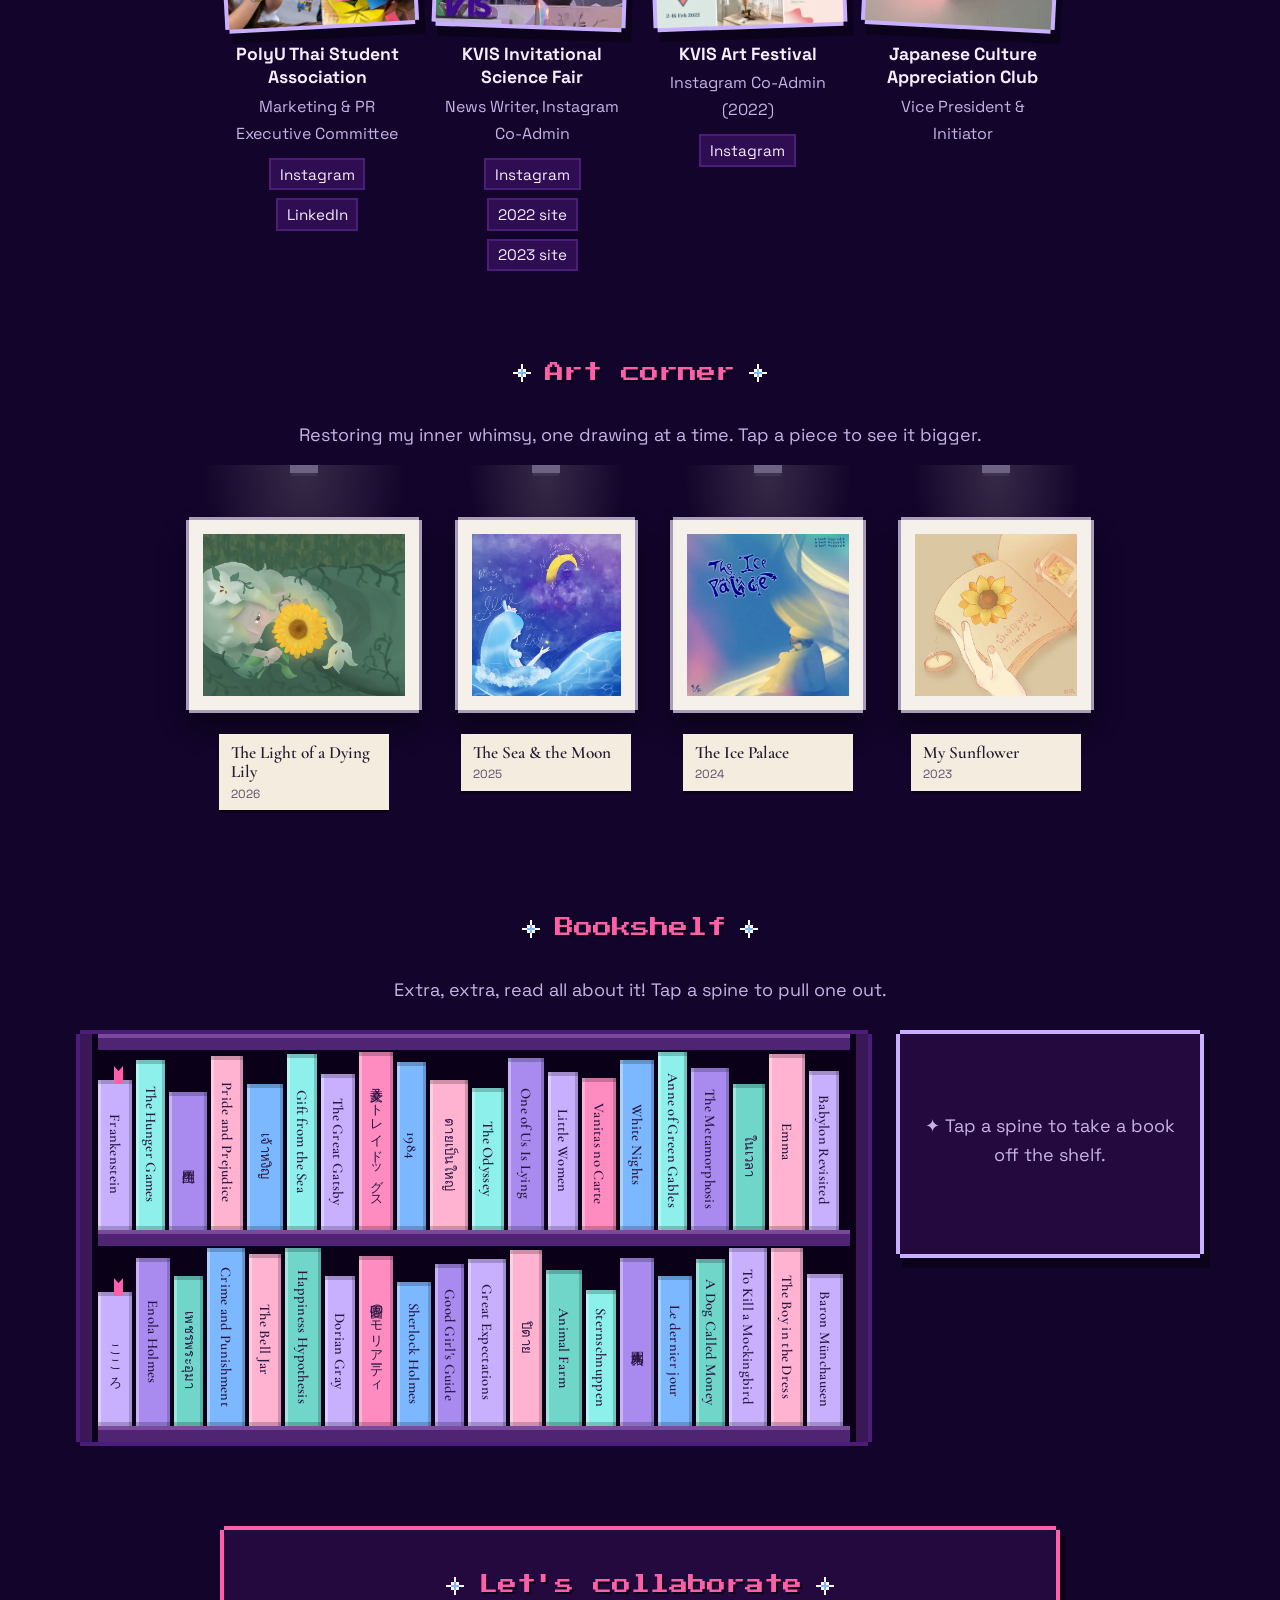
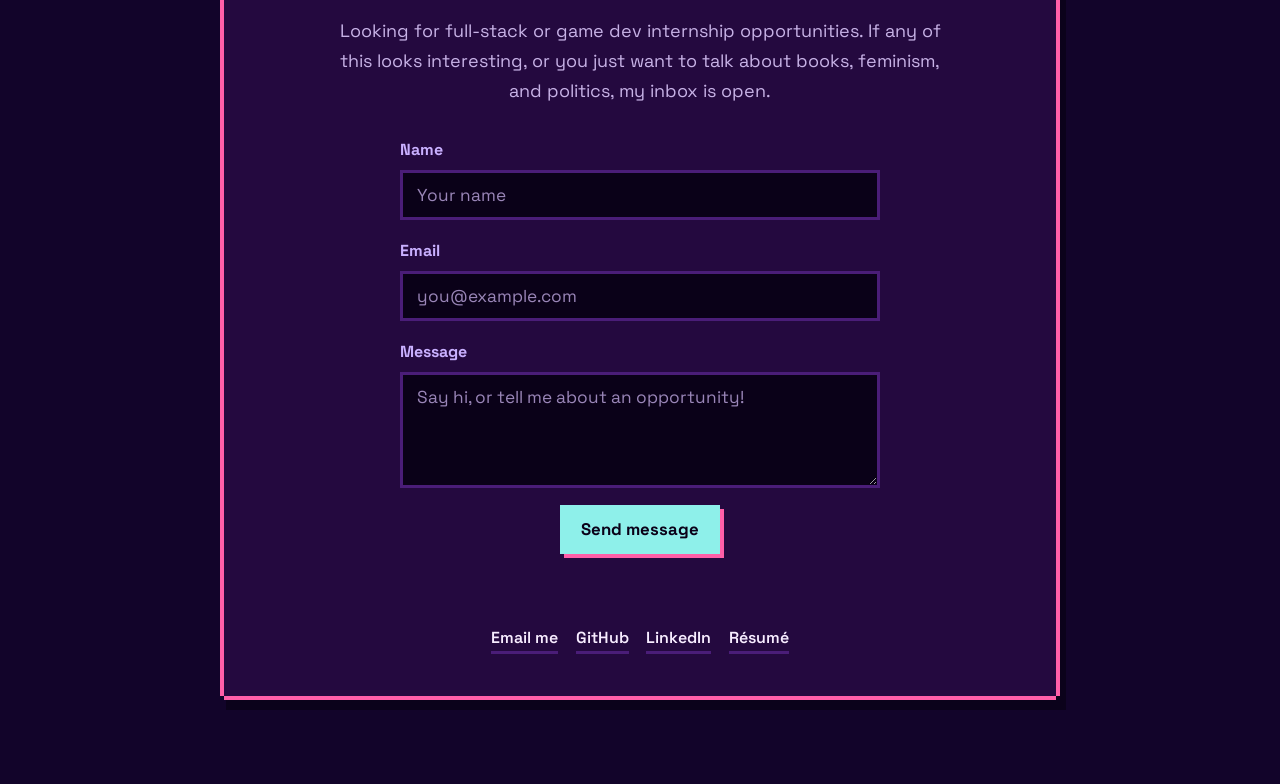
==== commit b3b1de2f: "Add Underwater World, with the octopus scene as its first project The case study has a 32-second tou" ====
--- a/index.html
+++ b/index.html
@@ -20,7 +20,7 @@
 <link rel="preconnect" href="https://fonts.googleapis.com">
 <link rel="preconnect" href="https://fonts.gstatic.com" crossorigin>
 <link href="https://fonts.googleapis.com/css2?family=Press+Start+2P&family=Space+Grotesk:wght@400;500;600;700&family=Great+Vibes&family=Cormorant+Garamond:wght@600&display=swap" rel="stylesheet">
-<link rel="stylesheet" href="style.css?v=31">
+<link rel="stylesheet" href="style.css?v=34">
 <script src="fx.js?v=2" defer></script>
 </head>
 <body>
@@ -167,7 +167,7 @@
           <span class="tag" style="--tag-color: var(--pink-soft);">Unity</span>
           <span class="tag" style="--tag-color: var(--mint-soft);">Godot</span>
         </div>
-        <p class="seen-in">Seen in <a href="projects/wreckabulary/">Wreckabulary</a></p>
+        <p class="seen-in">Seen in <a href="projects/wreckabulary/">Wreckabulary</a> · <a href="projects/underwater-world/">Underwater World</a></p>
       </article>
 
     </div>
@@ -195,10 +195,10 @@
         <div class="project-top cover" style="--card-color-soft: var(--blue-soft);"><img src="assets/projects/wreckabulary-screenshot.webp" alt="Wreckabulary gameplay: two players on a rug surrounded by furniture built from letters, spelling words to summon objects" width="389" height="305" loading="lazy" decoding="async"></div>
         <div class="body">
           <h3><a class="card-link" href="projects/wreckabulary/">Wreckabulary<span class="sr-only"> case study</span></a></h3>
-          <p>A 2–4 player local-multiplayer party brawler where everything is made of letters: smash furniture into letter tiles, then spell words to summon objects like BLADE, WINGS or BEES. Main designer and core developer for our COMP4122 group project.</p>
+          <p>A 2–4 player local-multiplayer party brawler where everything is made of letters: smash furniture into letter tiles, then spell words to summon objects like BLADE, WINGS or BEES. Main designer and core developer on a team of 5.</p>
           <div class="pills">
             <span class="stat tech">Unity 6 · C#</span>
-            <span class="stat">COMP4122</span>
+            <span class="stat">Game project</span>
           </div>
           <div class="link"><a href="https://github.com/cchayadap/wreckabulary" target="_blank" rel="noopener">GitHub</a></div>
           <span class="case-cue" aria-hidden="true">Read the case study <span class="arrow">→</span></span>
@@ -233,6 +233,20 @@
             <span class="stat">169 users in month one</span>
           </div>
           <div class="link"><a href="https://kvis-connect.com/" target="_blank" rel="noopener">kvis-connect.com</a></div>
+          <span class="case-cue" aria-hidden="true">Read the case study <span class="arrow">→</span></span>
+        </div>
+      </div>
+
+      <div class="project-card wide is-clickable">
+        <div class="project-top cover"><img src="assets/projects/octopus-vortex.webp" alt="The octopus on the seabed beneath a glowing vortex of 200 fish, joined to a magic clam by a beam of light, with jellyfish and shafts of light in the water" width="960" height="743" style="object-position: 22% 12%;" loading="lazy" decoding="async"></div>
+        <div class="body">
+          <h3><a class="card-link" href="projects/underwater-world/">Underwater World<span class="sr-only"> case study</span></a></h3>
+          <p>Underwater scenes built from scratch in C and OpenGL. In Octopus Seabed, you pilot an octopus through a lit, foggy seabed full of fish, glowing jellyfish and a 200-fish vortex.</p>
+          <div class="pills">
+            <span class="stat tech">C · OpenGL · freeGLUT</span>
+            <span class="stat">Computer graphics</span>
+          </div>
+          <div class="link"><a href="projects/underwater-world/#octopus-seabed">Watch the video</a></div>
           <span class="case-cue" aria-hidden="true">Read the case study <span class="arrow">→</span></span>
         </div>
       </div>
@@ -388,6 +402,8 @@
         <span class="tag" style="--tag-color: var(--pink-soft);">Next.js</span>
         <span class="tag" style="--tag-color: var(--mint-soft);">Tailwind CSS</span>
         <span class="tag" style="--tag-color: var(--blue-soft);">FastAPI</span>
+        <span class="tag" style="--tag-color: var(--lavender-soft);">Three.js</span>
+        <span class="tag" style="--tag-color: var(--pink-soft);">OpenGL</span>
       </div>
     </div>
 
@@ -399,6 +415,7 @@
         <span class="tag" style="--tag-color: var(--mint-soft);">Docker</span>
         <span class="tag" style="--tag-color: var(--blue-soft);">Git</span>
         <span class="tag" style="--tag-color: var(--lavender-soft);">Vercel</span>
+        <span class="tag" style="--tag-color: var(--pink-soft);">Supabase</span>
       </div>
     </div>
 
@@ -412,6 +429,8 @@
         <span class="tag" style="--tag-color: var(--pink-soft);">SolidWorks</span>
         <span class="tag" style="--tag-color: var(--mint-soft);">CoppeliaSim</span>
         <span class="tag" style="--tag-color: var(--blue-soft);">Arduino IDE</span>
+        <span class="tag" style="--tag-color: var(--lavender-soft);">Vitest</span>
+        <span class="tag" style="--tag-color: var(--pink-soft);">Playwright</span>
       </div>
     </div>
 
--- a/style.css
+++ b/style.css
@@ -84,7 +84,7 @@
 
 /* Stepped pixel frame, reused by every card-like box */
 .pixel-frame, .t-card, .project-card, .interest-card, .dialogue, .collab, .ig-photo,
-.case-shot, .diagram, .info-strip > div, .case-nav a, .todo, .facts li{
+.case-shot, .diagram, .info-strip > div, .case-nav a, .todo, .facts li, .shot-grid img{
   --frame: var(--line);
   box-shadow:
     0 calc(var(--px) * -1) 0 0 var(--frame),
@@ -467,7 +467,7 @@
   margin: 5.5rem 0;
   scroll-margin-top: 4.5rem;
 }
-section h2{
+section h2, .part-head h2, section .sub-h{
   display: flex;
   align-items: center;
   justify-content: center;
@@ -478,7 +478,9 @@
   margin-bottom: 2rem;
   text-align: center;
 }
-section h2::before, section h2::after{
+section h2::before, section h2::after,
+.part-head h2::before, .part-head h2::after,
+section .sub-h::before, section .sub-h::after{
   content: "";
   width: 18px;
   height: 18px;
@@ -798,6 +800,13 @@
   justify-content: center;
 }
 .p-icon svg{ width: 18px; height: 18px; stroke: var(--night); }
+/* A smaller project closes the grid as one wide card: picture left, text right. */
+@media (min-width: 721px){
+  .project-card.wide{ grid-column: 1 / -1; display: grid; grid-template-columns: 1fr 1fr; column-gap: 1.8rem; }
+  .project-card.wide .project-top{ height: auto; min-height: 220px; border-bottom: 0; border-right: var(--px) solid var(--night); }
+  .project-card.wide .project-top img{ position: absolute; inset: 0; }
+  .project-card.wide .body{ padding-left: 0; }
+}
 .project-card .body{ padding: 1.2rem 1.35rem 1.35rem; }
 .project-card h3{ font-size: 1.3rem; margin-bottom: 0.6rem; }
 .project-card p{ margin: 0; color: var(--muted); font-size: 1.12rem; line-height: 1.65; }
@@ -1027,6 +1036,37 @@
   padding: 1.5rem;
 }
 .case-shot.logo img{ width: auto; max-width: 70%; max-height: 100%; }
+.case-shot video{ display: block; width: 100%; height: auto; background: var(--night); }
+
+/* Screenshot gallery inside a case study */
+.shot-grid{
+  display: grid;
+  grid-template-columns: 1fr 1fr;
+  gap: 1.4rem;
+  margin: 1.6rem 0 0.6rem;
+}
+.shot-grid figure{ margin: 0; }
+.shot-grid img{ display: block; width: 100%; height: auto; aspect-ratio: 4 / 3; object-fit: cover; }
+.shot-grid figcaption{ margin-top: 0.7rem; font-size: 1rem; color: var(--muted); }
+@media (max-width: 560px){ .shot-grid{ grid-template-columns: 1fr; } }
+
+/* Controls table */
+.key-table{ margin: 1.8rem auto 0; border-collapse: collapse; font-size: 1.05rem; }
+.key-table caption{ font-weight: 700; color: var(--pink-strong); margin-bottom: 0.6rem; text-align: left; }
+.key-table th, .key-table td{ padding: 0.4rem 0.8rem; text-align: left; border-bottom: 1px solid var(--line); }
+.key-table th{ white-space: nowrap; font-weight: 400; }
+.key-table td{ color: var(--muted); }
+kbd{
+  display: inline-block;
+  min-width: 1.7em;
+  padding: 0.05rem 0.4rem;
+  font-family: var(--font-body);
+  font-size: 0.9em;
+  font-weight: 700;
+  text-align: center;
+  color: var(--night);
+  background: var(--lilac);
+}
 .case-hero h1{
   font-size: clamp(1.3rem, 4.4vw, 2rem);
   color: var(--pink);
@@ -1209,6 +1249,10 @@
 .case-nav small{ font-weight: 500; font-size: 0.95rem; color: var(--muted); }
 .case-nav .next{ margin-left: auto; text-align: right; }
 
+/* A collection page: each project opens with its own header */
+.part-head{ margin-top: 4.5rem; padding-top: 0; }
+.part-head h2{ font-size: clamp(1.1rem, 3.2vw, 1.5rem); margin-bottom: 1.6rem; }
+.part-head .tagline{ margin-top: 1.4rem; }
 .case-hero .todo{ max-width: 640px; margin: 1.6rem auto 0; text-align: left; }
 
 @media (max-width: 720px){
